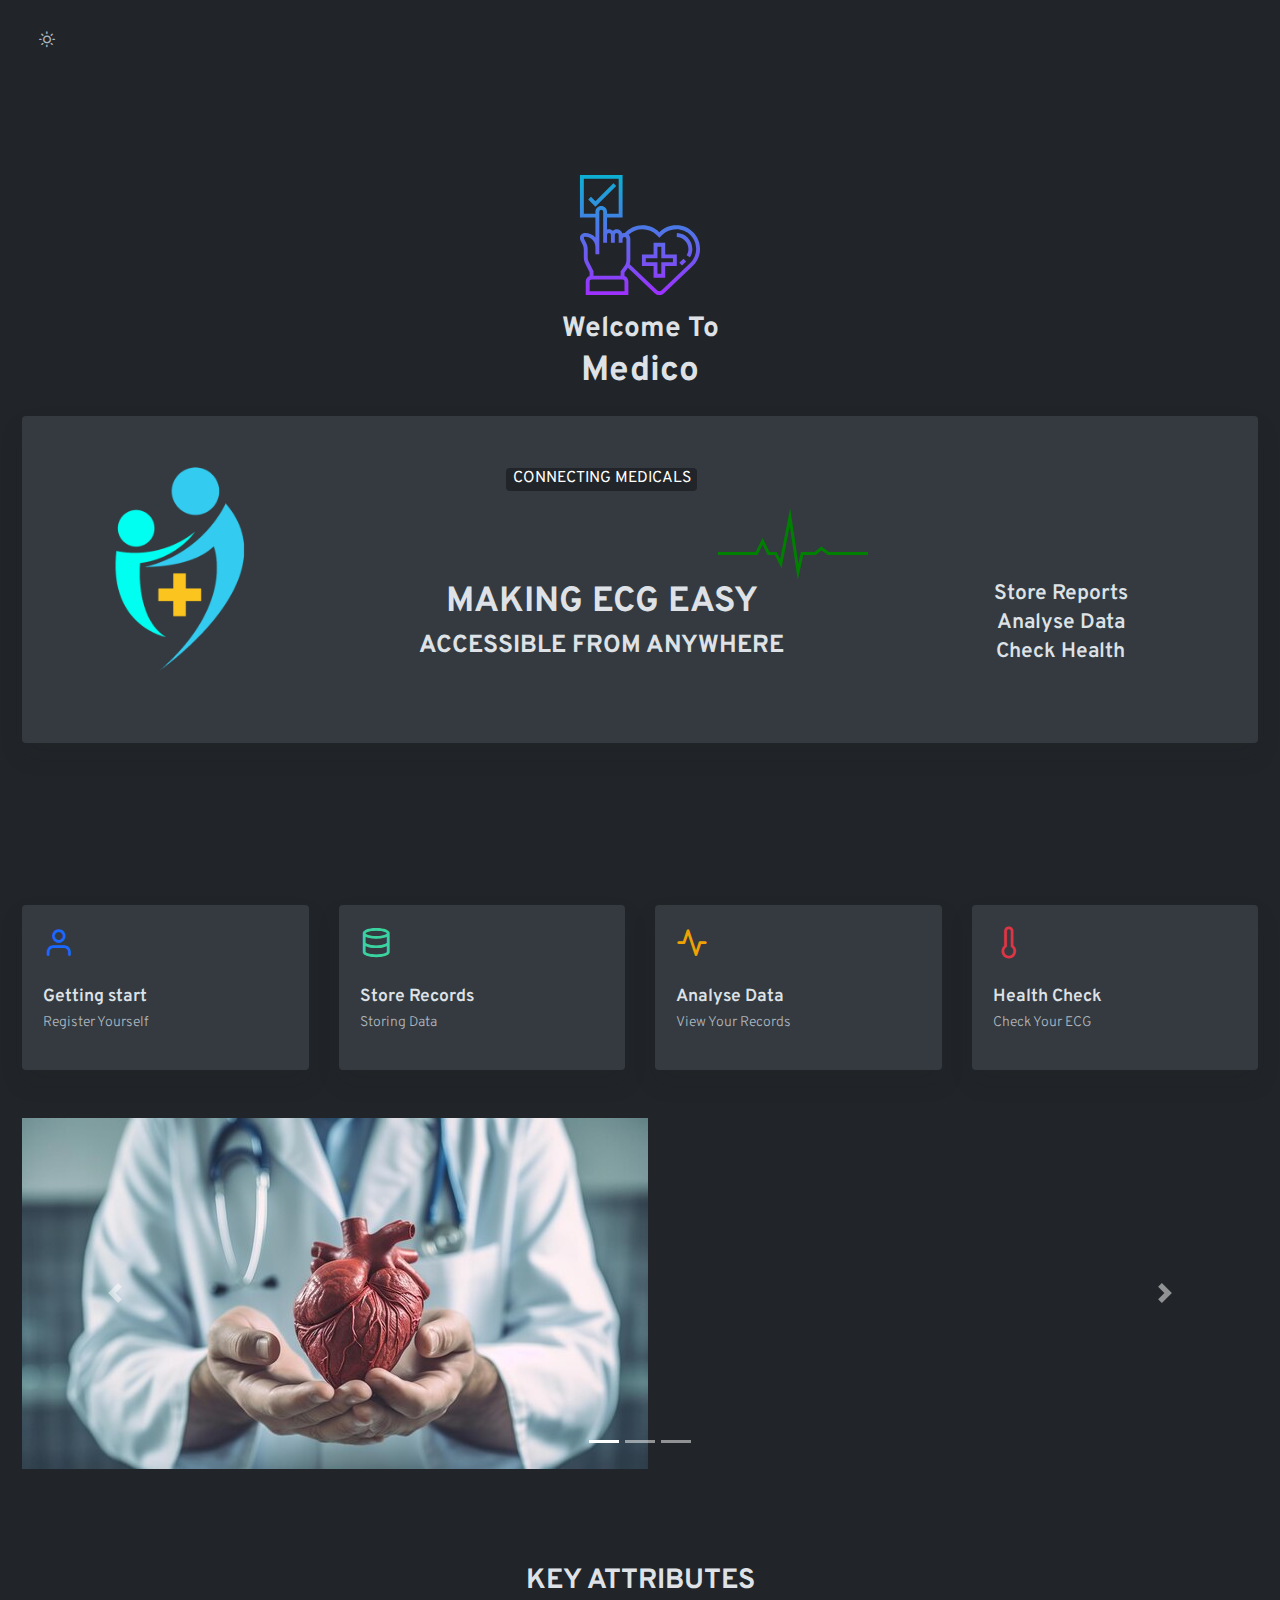
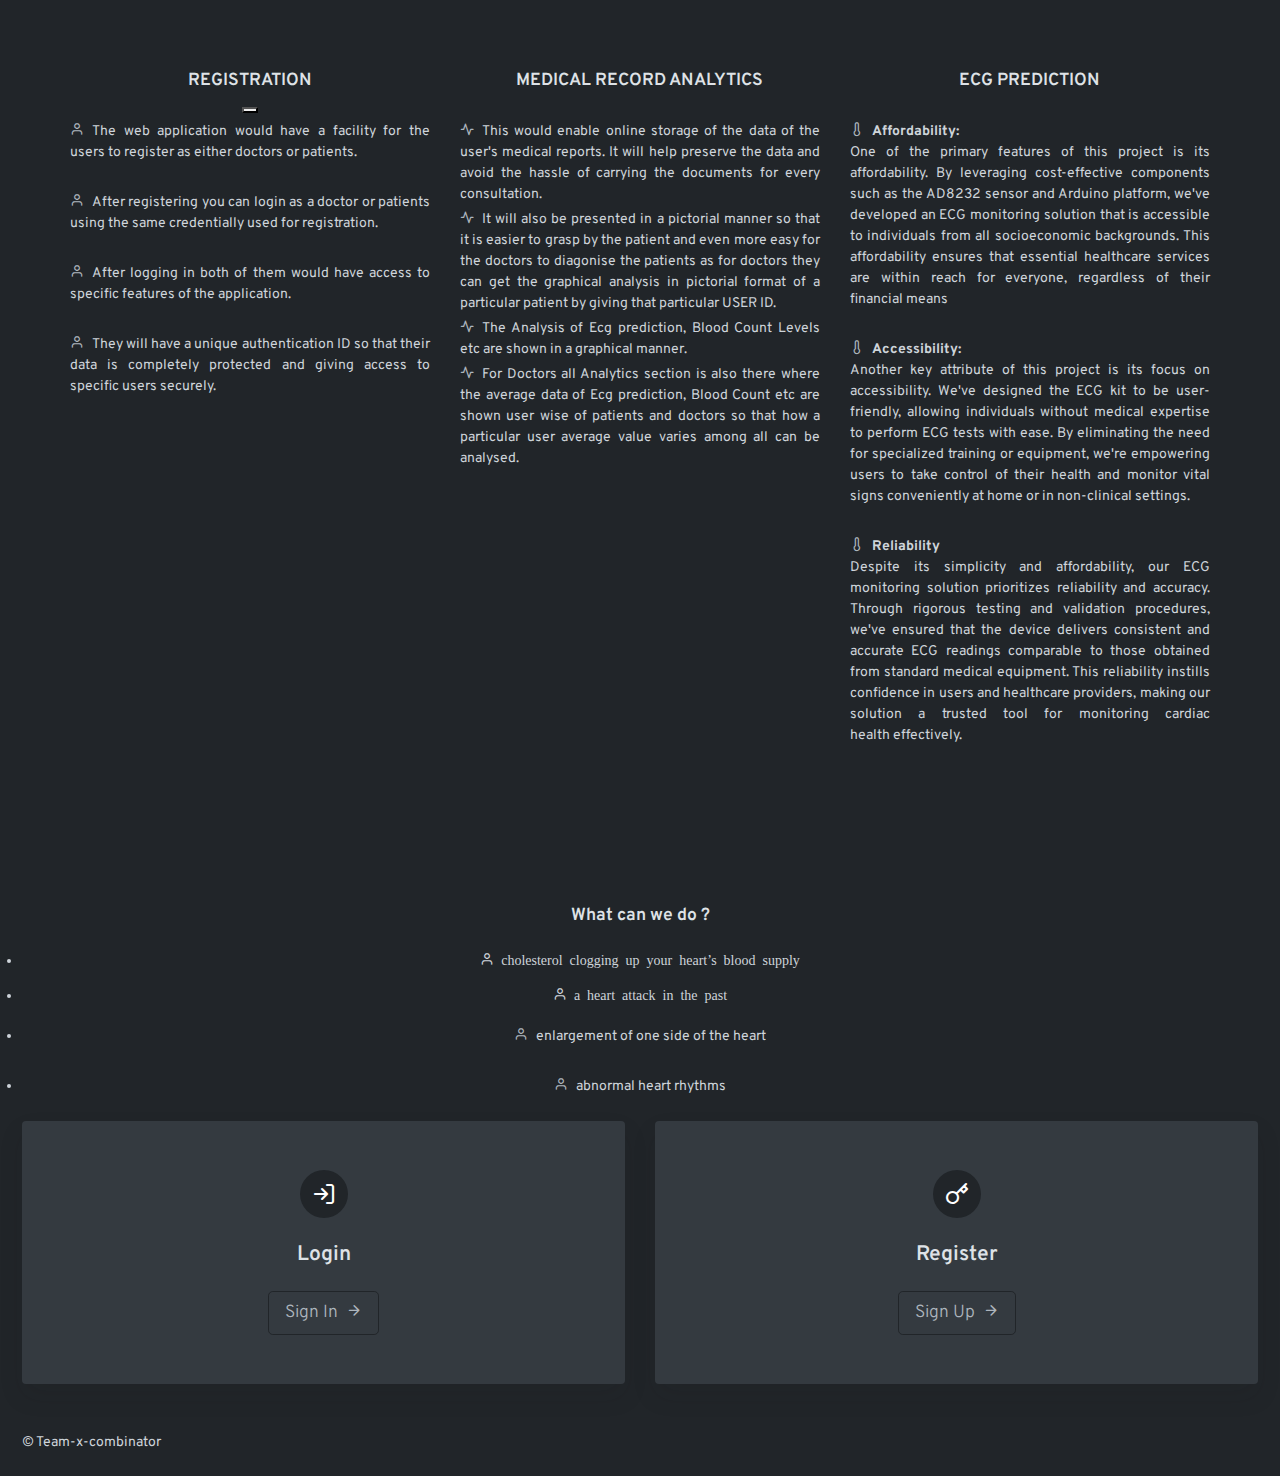
==== index.html @ c7146837 "first commit" ====
<!doctype html>
<html lang="en">

<head>
  <meta charset="utf-8">
  <meta name="viewport" content="width=device-width, initial-scale=1, shrink-to-fit=no">
  <meta name="description" content="">
  <meta name="author" content="">
  <link rel="icon" href="favicon.ico">
  <title>Home</title>

  <link rel="stylesheet" href="css/simplebar.css">

  <link
    href="https://fonts.googleapis.com/css2?family=Overpass:ital,wght@0,100;0,200;0,300;0,400;0,600;0,700;0,800;0,900;1,100;1,200;1,300;1,400;1,600;1,700;1,800;1,900&display=swap"
    rel="stylesheet">

  <link rel="stylesheet" href="css/feather.css">
  <link rel="stylesheet" href="css/ecg.css">

  <link rel="stylesheet" href="css/daterangepicker.css">

  <link rel="stylesheet" href="css/app-light.css" id="lightTheme" disabled>
  <link rel="stylesheet" href="css/app-dark.css" id="darkTheme">
</head>

<body class="dark">

 
    </div>
  </div>
  <div id="loading"></div>
  <div class="wrapper" style="padding: 0.5em;">
    <nav class="topnav navbar navbar-light">
      <ul class="nav">
        <li class="nav-item">
          <a class="nav-link text-muted my-2" href="#" id="modeSwitcher" data-mode="dark">
            <i class="fe fe-sun fe-16"></i>
          </a>
        </li>
      </ul>
    </nav>
    <main role="main" class="main-content">
      <div class="container-fluid">
        <div class="row justify-content-center">
          <div class="col-12">
            <div class="mx-auto text-center justify-content-center py-5 my-5">
              <img src="./assets/logo.svg" class="img-fluid pb-3" id="logo" style="height: 10%; width: 10%;" />
              <h2 class="page-title mb-1">Welcome To</h2>
              <h1 class="page-title  mb-4 h1">Medico</h1> 
              <div class="card profile shadow">
                <div class="card-body my-4">
                  <div class="row align-items-center">
                    <div class="col-md-3 text-center mb-3">
                      <img src="./assets/images/x.png" class="img-fluid">
                    </div>
                    <div class="col">
                      <div class="row align-items-center">
                        <div class="col-md-7">
                          <h4 class="mb-3 h4"><span class="badge badge-dark">CONNECTING MEDICALS</span></h4>
                        </div>
                        <div class="col">
                        </div>
                      </div>
                      
                      <div>

                        <div class="heart-rate">
                          <svg version="1.0" xmlns="http://www.w3.org/2000/svg" xmlns:xlink="http://www.w3.org/1999/xlink" x="0px" y="0px" width="150px" height="73px" viewBox="0 0 150 73" enable-background="new 0 0 150 73" xml:space="preserve">
                            <polyline fill="none" stroke="green" stroke-width="3" stroke-miterlimit="10" points="0,45.486 38.514,45.486 44.595,33.324 50.676,45.486 57.771,45.486 62.838,55.622 71.959,9 80.067,63.729 84.122,45.486 97.297,45.486 103.379,40.419 110.473,45.486 150,45.486"
                            />
                          </svg>
                          <div class="fade-in"></div>
                          <div class="fade-out"></div>
                        </div>


                      </div>





                      <div class="row mb-4">
                        <div class="col-md-7">
                          <h1 class="h1">MAKING ECG EASY</h1>
                          <h3 class="h3"> ACCESSIBLE FROM ANYWHERE </h3>
                        </div>





                        <div class="col">
                          <h4 class="h4 mb-1 ">Store Reports</h4>
                          <h4 class="h4 mb-1 ">Analyse Data</h4>
                          <h4 class="h4 mb-1 ">Check Health</h4>
                        </div>
                      </div>
                    </div>
                  </div> 
                </div> 
              </div>
            </div>







</div>
</div>
</br>
</br>






            <div class="row my-4">
              <div class="col-6 col-lg-3">
                <div class="card shadow mb-4">
                  <div class="card-body">
                    <i class="fe fe-user fe-32 text-primary"></i>
                    <h3 class="h5 mt-4 mb-1">Getting start</h3>
                    <p class="text-muted">Register Yourself</p>
                  </div> 
                </div> 
              </div>
              <div class="col-6 col-lg-3">
                <div class="card shadow mb-4">
                  <div class="card-body">
                    <i class="fe fe-database fe-32 text-success"></i>
                    <h3 class="h5 mt-4 mb-1">Store Records</h3>
                    <p class="text-muted">Storing Data</p>
                  </div>
                </div> 
              </div> 
              <div class="col-6 col-lg-3">
                <div class="card shadow mb-4">
                  <div class="card-body">
                    <i class="fe fe-activity fe-32 text-warning"></i>
                    <h3 class="h5 mt-4 mb-1">Analyse Data</h3>
                    <p class="text-muted">View Your Records</p>
                  </div> 
                </div> 
              </div> 
              <div class="col-6 col-lg-3">
                <div class="card shadow">
                  <div class="card-body">
                    <i class="fe fe-thermometer fe-32 text-danger"></i>
                    <h3 class="h5 mt-4 mb-1">Health Check</h3>
                    <p class="text-muted">Check Your ECG</p>
                  </div> 
                </div>
              </div> 
            </div> 

            <div>

              <div id="carouselExampleIndicators" class="carousel slide" data-ride="carousel">
                <ol class="carousel-indicators">
                  <li data-target="#carouselExampleIndicators" data-slide-to="0" class="active"></li>
                  <li data-target="#carouselExampleIndicators" data-slide-to="1"></li>
                  <li data-target="#carouselExampleIndicators" data-slide-to="2"></li>
                </ol>
                <div class="carousel-inner">
                  <div class="carousel-item active">
                    <img class="flex-fill " src="./assets/cardiology.jpg" alt="First slide">
                  </div>
                  <div class="carousel-item">
                    <img class="flex-fill " src="./assets/dr with heart.jpg" alt="Second slide" >
                  </div>
                  <div class="carousel-item">
                    <img class="flex-fill  " src="./assets/ecg.jpg" alt="Third slide">
                  </div>
                </div>
                <a class="carousel-control-prev" href="#carouselExampleIndicators" role="button" data-slide="prev">
                  <span class="carousel-control-prev-icon" aria-hidden="true"></span>
                  <span class="sr-only">Previous</span>
                </a>
                <a class="carousel-control-next" href="#carouselExampleIndicators" role="button" data-slide="next">
                  <span class="carousel-control-next-icon" aria-hidden="true"></span>
                  <span class="sr-only">Next</span>
                </a>
              </div>


            <div class="my-5 p-5">
              <div class="text-center">
                <h2 class="mb-0">KEY ATTRIBUTES</h2>
              </div>
              <div class="row my-5">
                <div class="col-md-4">
                  <div class="text-center">
                    <h3 class="h5 mt-4 mb-1">REGISTRATION</h3>
                 <button link href="next.html"></button>
                    
                    <br />
                    <ul class="list-unstyled" style="text-align: justify !important;">
                      <li class="my-1"><i class="fe  fe-user mr-2 text-muted"></i>The web application would have a
                        facility for the users to register as either doctors or patients.</li>
                      <br />
                      <li class="my-1"><i class="fe  fe-user mr-2 text-muted"></i>After registering you can login as a
                        doctor or patients using the same credentially used for registration. </li>
                      <br />
                      <li class="my-1"><i class="fe  fe-user mr-2 text-muted"></i>After logging in both of them would
                        have access to specific features of the application. </li>
                      <br />
                      <li class="my-1"><i class="fe  fe-user mr-2 text-muted"></i>They will have a unique authentication
                        ID so that their data is completely protected and giving access to specific users securely.
                      </li>

                    </ul>
                  </div>
                </div>

                <div class="col-md-4">
                  <div class="text-center">
                    <h3 class="h5 mt-4 mb-1">MEDICAL RECORD ANALYTICS</h3>
                    
                    <br />
                    <ul class="list-unstyled" style="text-align: justify !important;">
                      <li class="my-1"><i class="fe fe-activity mr-2 text-muted"></i>This would enable online storage of
                        the data of the user's medical reports. It will help preserve the data and avoid the hassle of
                        carrying the documents for every consultation.</li>
                      <li class="my-1"><i class="fe fe-activity mr-2 text-muted"></i>It will also be presented in a
                        pictorial manner so that it is easier to grasp by the patient and even more easy for the doctors
                        to diagonise the patients as for doctors they can get the graphical analysis in pictorial format
                        of a particular patient by giving that particular USER ID.</li>
                      <li class="my-1"><i class="fe fe-activity mr-2 text-muted"></i>The Analysis of Ecg prediction,
                        Blood Count Levels etc are shown in a graphical manner.</li>
                      <li class="my-1"><i class="fe fe-activity mr-2 text-muted"></i>For Doctors all Analytics section
                        is also there where the average data of  Ecg prediction, Blood Count etc are shown user wise of
                        patients and doctors so that how a particular user average value varies among all can be
                        analysed.</li>
                    </ul>
                  </div>
                </div>
                <div class="col-md-4">
                  <div class="text-center">
                    <h3 class="h5 mt-4 mb-1">ECG PREDICTION</h3>
                   
                    <br />
                    <ul class="list-unstyled" style="text-align: justify !important;">
                      <li class="my-1"><i class="fe fe-thermometer mr-2 text-muted"></i><b>Affordability:</b>  </br>One of the primary features of this project is its affordability. 
                        By leveraging cost-effective components such as the AD8232 sensor and Arduino platform, we've developed an ECG monitoring solution that is accessible to individuals from all socioeconomic backgrounds. 
                        This affordability ensures that essential healthcare services are within reach for everyone, regardless of their financial means </li>
                      <br />
                      <li class="my-1"><i class="fe fe-thermometer mr-2 text-muted"></i><b>Accessibility:</b></br>Another key attribute of this project is its focus on accessibility.
                         We've designed the ECG kit to be user-friendly, allowing individuals without medical expertise to perform ECG tests with ease.
                          By eliminating the need for specialized training or equipment, we're empowering users to take control of their health and monitor vital signs conveniently at home or in non-clinical settings.
                      </li>
                      <br />
                      <li class="my-1"><i class="fe fe-thermometer mr-2 text-muted"></i><b>Reliability</b></br>Despite its simplicity and affordability, our ECG monitoring solution prioritizes reliability and accuracy. 
                        Through rigorous testing and validation procedures, we've ensured that the device delivers consistent and accurate ECG readings comparable to those obtained from standard medical equipment. This reliability instills confidence in users and healthcare providers,
                         making our solution a trusted tool for monitoring cardiac health effectively.</li>

                    </ul>
                  </div>
                </div> 
              </div> 
            </div>
            <div>


              <div class="text-center">
                <h3 class="h5 mt-4 mb-1">What can we do ?
                </h3>
          
                
                <br />
                
                  <li class="fe  fe-user "> cholesterol clogging up your heart’s blood supply</li>
                  <br />
                 <li class="fe  fe-user"> a heart attack in the past</li>
                  <br />
                  <li class="my-1"><i class="fe  fe-user mr-2 text-muted"></i>enlargement of one side of the heart
                  </li>
                  <br />
                  <li class="my-1"><i class="fe  fe-user mr-2 text-muted"></i>abnormal heart rhythms
                  </li>

                </ul>
              </div>

              
            <div class="row my-4">
              <div class="col-md-6">
                <div class="card shadow text-center mb-4">
                  <div class="card-body p-5">
                    <span class="circle circle-md bg-dark">
                      <i class="fe fe-log-in fe-24 text-white"></i>
                    </span>
                    <h3 class="h4 mt-4 mb-4">Login</h3>
                    <a href="login.html" class="btn btn-lg btn-outline-dark text-muted">Sign In<i
                        class="fe fe-arrow-right fe-16 ml-2"></i></a>
                  </div> 
                </div> 
              </div>
              <div class="col-md-6">
                <div class="card shadow text-center mb-4">
                  <div class="card-body p-5">
                    <span class="circle circle-md bg-dark">
                      <i class="fe fe-key fe-24 text-white"></i>
                    </span>
                    <h3 class="h4 mt-4 mb-4">Register</h3>
                    <a href="register.html" class="btn btn-lg btn-outline-dark text-muted">Sign Up<i
                        class="fe fe-arrow-right fe-16 ml-2"></i></a>
                  </div>
                </div>
              </div> 
            </div>
          </div> 
        </div> 

        <footer>
          <p>&copy; <span id="year"></span> Team-x-combinator</p>
        </footer>
        
      </div> 
    </main> 
  </div> 
  <script src="js/lib/jquery.min.js"></script>
  <script src="js/lib/popper.min.js"></script>
  <script src="js/lib/moment.min.js"></script>
  <script src="js/lib/bootstrap.min.js"></script>
  <script src="js/lib/simplebar.min.js"></script>
  <script src='js/lib/daterangepicker.js'></script>
  <script src='js/lib/jquery.stickOnScroll.js'></script>
  <script src="js/lib/tinycolor-min.js"></script>
  <script src="js/lib/config.js"></script>
  <script src="js/lib/apps.js"></script>
  <script src="js/loader.js"></script>
</body>

</html>
---- css/simplebar.css ----
[data-simplebar] {
  position: relative;
  flex-direction: column;
  flex-wrap: wrap;
  justify-content: flex-start;
  align-content: flex-start;
  align-items: flex-start;
}

.simplebar-wrapper {
  overflow: hidden;
  width: inherit;
  height: inherit;
  max-width: inherit;
  max-height: inherit;
}

.simplebar-mask {
  direction: inherit;
  position: absolute;
  overflow: hidden;
  padding: 0;
  margin: 0;
  left: 0;
  top: 0;
  bottom: 0;
  right: 0;
  width: auto !important;
  height: auto !important;
  z-index: 0;
}

.simplebar-offset {
  direction: inherit !important;
  box-sizing: inherit !important;
  resize: none !important;
  position: absolute;
  top: 0;
  left: 0;
  bottom: 0;
  right: 0;
  padding: 0;
  margin: 0;
  -webkit-overflow-scrolling: touch;
}

.simplebar-content-wrapper {
  direction: inherit;
  box-sizing: border-box !important;
  position: relative;
  display: block;
  height: 100%; /* Required for horizontal native scrollbar to not appear if parent is taller than natural height */
  width: auto;
  max-width: 100%; /* Not required for horizontal scroll to trigger */
  max-height: 100%; /* Needed for vertical scroll to trigger */
  scrollbar-width: none;
  -ms-overflow-style: none;
}

.simplebar-content-wrapper::-webkit-scrollbar,
.simplebar-hide-scrollbar::-webkit-scrollbar {
  width: 0;
  height: 0;
}

.simplebar-content:before,
.simplebar-content:after {
  content: ' ';
  display: table;
}

.simplebar-placeholder {
  max-height: 100%;
  max-width: 100%;
  width: 100%;
  pointer-events: none;
}

.simplebar-height-auto-observer-wrapper {
  box-sizing: inherit !important;
  height: 100%;
  width: 100%;
  max-width: 1px;
  position: relative;
  float: left;
  max-height: 1px;
  overflow: hidden;
  z-index: -1;
  padding: 0;
  margin: 0;
  pointer-events: none;
  flex-grow: inherit;
  flex-shrink: 0;
  flex-basis: 0;
}

.simplebar-height-auto-observer {
  box-sizing: inherit;
  display: block;
  opacity: 0;
  position: absolute;
  top: 0;
  left: 0;
  height: 1000%;
  width: 1000%;
  min-height: 1px;
  min-width: 1px;
  overflow: hidden;
  pointer-events: none;
  z-index: -1;
}

.simplebar-track {
  z-index: 1;
  position: absolute;
  right: 0;
  bottom: 0;
  pointer-events: none;
  overflow: hidden;
}

[data-simplebar].simplebar-dragging .simplebar-content {
  pointer-events: none;
  user-select: none;
  -webkit-user-select: none;
}

[data-simplebar].simplebar-dragging .simplebar-track {
  pointer-events: all;
}

.simplebar-scrollbar {
  position: absolute;
  left: 0;
  right: 0;
  min-height: 10px;
}

.simplebar-scrollbar:before {
  position: absolute;
  content: '';
  background: black;
  border-radius: 7px;
  left: 2px;
  right: 2px;
  opacity: 0;
  transition: opacity 0.2s linear;
}

.simplebar-scrollbar.simplebar-visible:before {
  /* When hovered, remove all transitions from drag handle */
  opacity: 0.5;
  transition: opacity 0s linear;
}

.simplebar-track.simplebar-vertical {
  top: 0;
  width: 11px;
}

.simplebar-track.simplebar-vertical .simplebar-scrollbar:before {
  top: 2px;
  bottom: 2px;
}

.simplebar-track.simplebar-horizontal {
  left: 0;
  height: 11px;
}

.simplebar-track.simplebar-horizontal .simplebar-scrollbar:before {
  height: 100%;
  left: 2px;
  right: 2px;
}

.simplebar-track.simplebar-horizontal .simplebar-scrollbar {
  right: auto;
  left: 0;
  top: 2px;
  height: 7px;
  min-height: 0;
  min-width: 10px;
  width: auto;
}

/* Rtl support */
[data-simplebar-direction='rtl'] .simplebar-track.simplebar-vertical {
  right: auto;
  left: 0;
}

.hs-dummy-scrollbar-size {
  direction: rtl;
  position: fixed;
  opacity: 0;
  visibility: hidden;
  height: 500px;
  width: 500px;
  overflow-y: hidden;
  overflow-x: scroll;
}

.simplebar-hide-scrollbar {
  position: fixed;
  left: 0;
  visibility: hidden;
  overflow-y: scroll;
  scrollbar-width: none;
  -ms-overflow-style: none;
}
---- css/feather.css ----
@charset "UTF-8";
@font-face {
  font-family: "feather";
  src: url("../fonts/feather.eot?29jl7i");
  src: url("../fonts/feather.eot?29jl7i#iefix") format("embedded-opentype"), url("../fonts/feather.ttf?29jl7i") format("truetype"), url("../fonts/feather.woff?29jl7i") format("woff"), url("../fonts/feather.svg?29jl7i#feather") format("svg");
  font-weight: normal;
  font-style: normal;
  font-display: block; }

.fe {
  /* use !important to prevent issues with browser extensions that change fonts */
  font-family: "feather" !important;
  speak: none;
  font-style: normal;
  font-weight: normal;
  font-variant: normal;
  text-transform: none;
  line-height: 1;
  /* Better Font Rendering =========== */
  -webkit-font-smoothing: antialiased;
  -moz-osx-font-smoothing: grayscale; }

.fe-32 {
  font-size: 32px; }

.fe-24 {
  font-size: 24px; }

.fe-16 {
  font-size: 16px; }

.fe-12 {
  font-size: 12px; }

.fe-activity:before {
  content: ""; }

.fe-airplay:before {
  content: ""; }

.fe-alert-circle:before {
  content: ""; }

.fe-alert-octagon:before {
  content: ""; }

.fe-alert-triangle:before {
  content: ""; }

.fe-align-center:before {
  content: ""; }

.fe-align-justify:before {
  content: ""; }

.fe-align-left:before {
  content: ""; }

.fe-align-right:before {
  content: ""; }

.fe-anchor:before {
  content: ""; }

.fe-aperture:before {
  content: ""; }

.fe-archive:before {
  content: ""; }

.fe-arrow-down:before {
  content: ""; }

.fe-arrow-down-circle:before {
  content: ""; }

.fe-arrow-down-left:before {
  content: ""; }

.fe-arrow-down-right:before {
  content: ""; }

.fe-arrow-left:before {
  content: ""; }

.fe-arrow-left-circle:before {
  content: ""; }

.fe-arrow-right:before {
  content: ""; }

.fe-arrow-right-circle:before {
  content: ""; }

.fe-arrow-up:before {
  content: ""; }

.fe-arrow-up-circle:before {
  content: ""; }

.fe-arrow-up-left:before {
  content: ""; }

.fe-arrow-up-right:before {
  content: ""; }

.fe-at-sign:before {
  content: ""; }

.fe-award:before {
  content: ""; }

.fe-bar-chart:before {
  content: ""; }

.fe-bar-chart-2:before {
  content: ""; }

.fe-battery:before {
  content: ""; }

.fe-battery-charging:before {
  content: ""; }

.fe-bell:before {
  content: ""; }

.fe-bell-off:before {
  content: ""; }

.fe-bluetooth:before {
  content: ""; }

.fe-bold:before {
  content: ""; }

.fe-book:before {
  content: ""; }

.fe-book-open:before {
  content: ""; }

.fe-bookmark:before {
  content: ""; }

.fe-box:before {
  content: ""; }

.fe-briefcase:before {
  content: ""; }

.fe-calendar:before {
  content: ""; }

.fe-camera:before {
  content: ""; }

.fe-camera-off:before {
  content: ""; }

.fe-cast:before {
  content: ""; }

.fe-check:before {
  content: ""; }

.fe-check-circle:before {
  content: ""; }

.fe-check-square:before {
  content: ""; }

.fe-chevron-down:before {
  content: ""; }

.fe-chevron-left:before {
  content: ""; }

.fe-chevron-right:before {
  content: ""; }

.fe-chevron-up:before {
  content: ""; }

.fe-chevrons-down:before {
  content: ""; }

.fe-chevrons-left:before {
  content: ""; }

.fe-chevrons-right:before {
  content: ""; }

.fe-chevrons-up:before {
  content: ""; }

.fe-chrome:before {
  content: ""; }

.fe-circle:before {
  content: ""; }

.fe-clipboard:before {
  content: ""; }

.fe-clock:before {
  content: ""; }

.fe-cloud:before {
  content: ""; }

.fe-cloud-drizzle:before {
  content: ""; }

.fe-cloud-lightning:before {
  content: ""; }

.fe-cloud-off:before {
  content: ""; }

.fe-cloud-rain:before {
  content: ""; }

.fe-cloud-snow:before {
  content: ""; }

.fe-code:before {
  content: ""; }

.fe-codepen:before {
  content: ""; }

.fe-codesandbox:before {
  content: ""; }

.fe-coffee:before {
  content: ""; }

.fe-columns:before {
  content: ""; }

.fe-command:before {
  content: ""; }

.fe-compass:before {
  content: ""; }

.fe-copy:before {
  content: ""; }

.fe-corner-down-left:before {
  content: ""; }

.fe-corner-down-right:before {
  content: ""; }

.fe-corner-left-down:before {
  content: ""; }

.fe-corner-left-up:before {
  content: ""; }

.fe-corner-right-down:before {
  content: ""; }

.fe-corner-right-up:before {
  content: ""; }

.fe-corner-up-left:before {
  content: ""; }

.fe-corner-up-right:before {
  content: ""; }

.fe-cpu:before {
  content: ""; }

.fe-credit-card:before {
  content: ""; }

.fe-crop:before {
  content: ""; }

.fe-crosshair:before {
  content: ""; }

.fe-database:before {
  content: ""; }

.fe-delete:before {
  content: ""; }

.fe-disc:before {
  content: ""; }

.fe-dollar-sign:before {
  content: ""; }

.fe-download:before {
  content: ""; }

.fe-download-cloud:before {
  content: ""; }

.fe-droplet:before {
  content: ""; }

.fe-edit:before {
  content: ""; }

.fe-edit-2:before {
  content: ""; }

.fe-edit-3:before {
  content: ""; }

.fe-external-link:before {
  content: ""; }

.fe-eye:before {
  content: ""; }

.fe-eye-off:before {
  content: ""; }

.fe-facebook:before {
  content: ""; }

.fe-fast-forward:before {
  content: ""; }

.fe-feather:before {
  content: ""; }

.fe-figma:before {
  content: ""; }

.fe-file:before {
  content: ""; }

.fe-file-minus:before {
  content: ""; }

.fe-file-plus:before {
  content: ""; }

.fe-file-text:before {
  content: ""; }

.fe-film:before {
  content: ""; }

.fe-filter:before {
  content: ""; }

.fe-flag:before {
  content: ""; }

.fe-folder:before {
  content: ""; }

.fe-folder-minus:before {
  content: ""; }

.fe-folder-plus:before {
  content: ""; }

.fe-framer:before {
  content: ""; }

.fe-frown:before {
  content: ""; }

.fe-gift:before {
  content: ""; }

.fe-git-branch:before {
  content: ""; }

.fe-git-commit:before {
  content: ""; }

.fe-git-merge:before {
  content: ""; }

.fe-git-pull-request:before {
  content: ""; }

.fe-github:before {
  content: ""; }

.fe-gitlab:before {
  content: ""; }

.fe-globe:before {
  content: ""; }

.fe-grid:before {
  content: ""; }

.fe-hard-drive:before {
  content: ""; }

.fe-hash:before {
  content: ""; }

.fe-headphones:before {
  content: ""; }

.fe-heart:before {
  content: ""; }

.fe-help-circle:before {
  content: ""; }

.fe-hexagon:before {
  content: ""; }

.fe-home:before {
  content: ""; }

.fe-image:before {
  content: ""; }

.fe-inbox:before {
  content: ""; }

.fe-info:before {
  content: ""; }

.fe-instagram:before {
  content: ""; }

.fe-italic:before {
  content: ""; }

.fe-key:before {
  content: ""; }

.fe-layers:before {
  content: ""; }

.fe-layout:before {
  content: ""; }

.fe-life-buoy:before {
  content: ""; }

.fe-link:before {
  content: ""; }

.fe-link-2:before {
  content: ""; }

.fe-linkedin:before {
  content: ""; }

.fe-list:before {
  content: ""; }

.fe-loader:before {
  content: ""; }

.fe-lock:before {
  content: ""; }

.fe-log-in:before {
  content: ""; }

.fe-log-out:before {
  content: ""; }

.fe-mail:before {
  content: ""; }

.fe-map:before {
  content: ""; }

.fe-map-pin:before {
  content: ""; }

.fe-maximize:before {
  content: ""; }

.fe-maximize-2:before {
  content: ""; }

.fe-meh:before {
  content: ""; }

.fe-menu:before {
  content: ""; }

.fe-message-circle:before {
  content: ""; }

.fe-message-square:before {
  content: ""; }

.fe-mic:before {
  content: ""; }

.fe-mic-off:before {
  content: ""; }

.fe-minimize:before {
  content: ""; }

.fe-minimize-2:before {
  content: ""; }

.fe-minus:before {
  content: ""; }

.fe-minus-circle:before {
  content: ""; }

.fe-minus-square:before {
  content: ""; }

.fe-monitor:before {
  content: ""; }

.fe-moon:before {
  content: ""; }

.fe-more-horizontal:before {
  content: ""; }

.fe-more-vertical:before {
  content: ""; }

.fe-mouse-pointer:before {
  content: ""; }

.fe-move:before {
  content: ""; }

.fe-music:before {
  content: ""; }

.fe-navigation:before {
  content: ""; }

.fe-navigation-2:before {
  content: ""; }

.fe-octagon:before {
  content: ""; }

.fe-package:before {
  content: ""; }

.fe-paperclip:before {
  content: ""; }

.fe-pause:before {
  content: ""; }

.fe-pause-circle:before {
  content: ""; }

.fe-pen-tool:before {
  content: ""; }

.fe-percent:before {
  content: ""; }

.fe-phone:before {
  content: ""; }

.fe-phone-call:before {
  content: ""; }

.fe-phone-forwarded:before {
  content: ""; }

.fe-phone-incoming:before {
  content: ""; }

.fe-phone-missed:before {
  content: ""; }

.fe-phone-off:before {
  content: ""; }

.fe-phone-outgoing:before {
  content: ""; }

.fe-pie-chart:before {
  content: ""; }

.fe-play:before {
  content: ""; }

.fe-play-circle:before {
  content: ""; }

.fe-plus:before {
  content: ""; }

.fe-plus-circle:before {
  content: ""; }

.fe-plus-square:before {
  content: ""; }

.fe-pocket:before {
  content: ""; }

.fe-power:before {
  content: ""; }

.fe-printer:before {
  content: ""; }

.fe-radio:before {
  content: ""; }

.fe-refresh-ccw:before {
  content: ""; }

.fe-refresh-cw:before {
  content: ""; }

.fe-repeat:before {
  content: ""; }

.fe-rewind:before {
  content: ""; }

.fe-rotate-ccw:before {
  content: ""; }

.fe-rotate-cw:before {
  content: ""; }

.fe-rss:before {
  content: ""; }

.fe-save:before {
  content: ""; }

.fe-scissors:before {
  content: ""; }

.fe-search:before {
  content: ""; }

.fe-send:before {
  content: ""; }

.fe-server:before {
  content: ""; }

.fe-settings:before {
  content: ""; }

.fe-share:before {
  content: ""; }

.fe-share-2:before {
  content: ""; }

.fe-shield:before {
  content: ""; }

.fe-shield-off:before {
  content: ""; }

.fe-shopping-bag:before {
  content: ""; }

.fe-shopping-cart:before {
  content: ""; }

.fe-shuffle:before {
  content: ""; }

.fe-sidebar:before {
  content: ""; }

.fe-skip-back:before {
  content: ""; }

.fe-skip-forward:before {
  content: ""; }

.fe-slack:before {
  content: ""; }

.fe-slash:before {
  content: ""; }

.fe-sliders:before {
  content: ""; }

.fe-smartphone:before {
  content: ""; }

.fe-smile:before {
  content: ""; }

.fe-speaker:before {
  content: ""; }

.fe-square:before {
  content: ""; }

.fe-star:before {
  content: ""; }

.fe-stop-circle:before {
  content: ""; }

.fe-sun:before {
  content: ""; }

.fe-sunrise:before {
  content: ""; }

.fe-sunset:before {
  content: ""; }

.fe-tablet:before {
  content: ""; }

.fe-tag:before {
  content: ""; }

.fe-target:before {
  content: ""; }

.fe-terminal:before {
  content: ""; }

.fe-thermometer:before {
  content: ""; }

.fe-thumbs-down:before {
  content: ""; }

.fe-thumbs-up:before {
  content: ""; }

.fe-toggle-left:before {
  content: ""; }

.fe-toggle-right:before {
  content: ""; }

.fe-tool:before {
  content: ""; }

.fe-trash:before {
  content: ""; }

.fe-trash-2:before {
  content: ""; }

.fe-trello:before {
  content: ""; }

.fe-trending-down:before {
  content: ""; }

.fe-trending-up:before {
  content: ""; }

.fe-triangle:before {
  content: ""; }

.fe-truck:before {
  content: ""; }

.fe-tv:before {
  content: ""; }

.fe-twitch:before {
  content: ""; }

.fe-twitter:before {
  content: ""; }

.fe-type:before {
  content: ""; }

.fe-umbrella:before {
  content: ""; }

.fe-underline:before {
  content: ""; }

.fe-unlock:before {
  content: ""; }

.fe-upload:before {
  content: ""; }

.fe-upload-cloud:before {
  content: ""; }

.fe-user:before {
  content: ""; }

.fe-user-check:before {
  content: ""; }

.fe-user-minus:before {
  content: ""; }

.fe-user-plus:before {
  content: ""; }

.fe-user-x:before {
  content: ""; }

.fe-users:before {
  content: ""; }

.fe-video:before {
  content: ""; }

.fe-video-off:before {
  content: ""; }

.fe-voicemail:before {
  content: ""; }

.fe-volume:before {
  content: ""; }

.fe-volume-1:before {
  content: ""; }

.fe-volume-2:before {
  content: ""; }

.fe-volume-x:before {
  content: ""; }

.fe-watch:before {
  content: ""; }

.fe-wifi:before {
  content: ""; }

.fe-wifi-off:before {
  content: ""; }

.fe-wind:before {
  content: ""; }

.fe-x:before {
  content: ""; }

.fe-x-circle:before {
  content: ""; }

.fe-x-octagon:before {
  content: ""; }

.fe-x-square:before {
  content: ""; }

.fe-youtube:before {
  content: ""; }

.fe-zap:before {
  content: ""; }

.fe-zap-off:before {
  content: ""; }

.fe-zoom-in:before {
  content: ""; }

.fe-zoom-out:before {
  content: ""; }
---- css/daterangepicker.css ----
.daterangepicker {
  position: absolute;
  color: inherit;
  background-color: #fff;
  border-radius: 4px;
  border: 1px solid #ddd;
  width: 278px;
  max-width: none;
  padding: 0;
  margin-top: 7px;
  top: 100px;
  left: 20px;
  z-index: 3001;
  display: none;
  font-family: arial;
  font-size: 15px;
  line-height: 1em;
}

.daterangepicker:before, .daterangepicker:after {
  position: absolute;
  display: inline-block;
  border-bottom-color: rgba(0, 0, 0, 0.2);
  content: '';
}

.daterangepicker:before {
  top: -7px;
  border-right: 7px solid transparent;
  border-left: 7px solid transparent;
  border-bottom: 7px solid #ccc;
}

.daterangepicker:after {
  top: -6px;
  border-right: 6px solid transparent;
  border-bottom: 6px solid #fff;
  border-left: 6px solid transparent;
}

.daterangepicker.opensleft:before {
  right: 9px;
}

.daterangepicker.opensleft:after {
  right: 10px;
}

.daterangepicker.openscenter:before {
  left: 0;
  right: 0;
  width: 0;
  margin-left: auto;
  margin-right: auto;
}

.daterangepicker.openscenter:after {
  left: 0;
  right: 0;
  width: 0;
  margin-left: auto;
  margin-right: auto;
}

.daterangepicker.opensright:before {
  left: 9px;
}

.daterangepicker.opensright:after {
  left: 10px;
}

.daterangepicker.drop-up {
  margin-top: -7px;
}

.daterangepicker.drop-up:before {
  top: initial;
  bottom: -7px;
  border-bottom: initial;
  border-top: 7px solid #ccc;
}

.daterangepicker.drop-up:after {
  top: initial;
  bottom: -6px;
  border-bottom: initial;
  border-top: 6px solid #fff;
}

.daterangepicker.single .daterangepicker .ranges, .daterangepicker.single .drp-calendar {
  float: none;
}

.daterangepicker.single .drp-selected {
  display: none;
}

.daterangepicker.show-calendar .drp-calendar {
  display: block;
}

.daterangepicker.show-calendar .drp-buttons {
  display: block;
}

.daterangepicker.auto-apply .drp-buttons {
  display: none;
}

.daterangepicker .drp-calendar {
  display: none;
  max-width: 270px;
}

.daterangepicker .drp-calendar.left {
  padding: 8px 0 8px 8px;
}

.daterangepicker .drp-calendar.right {
  padding: 8px;
}

.daterangepicker .drp-calendar.single .calendar-table {
  border: none;
}

.daterangepicker .calendar-table .next span, .daterangepicker .calendar-table .prev span {
  color: #fff;
  border: solid black;
  border-width: 0 2px 2px 0;
  border-radius: 0;
  display: inline-block;
  padding: 3px;
}

.daterangepicker .calendar-table .next span {
  transform: rotate(-45deg);
  -webkit-transform: rotate(-45deg);
}

.daterangepicker .calendar-table .prev span {
  transform: rotate(135deg);
  -webkit-transform: rotate(135deg);
}

.daterangepicker .calendar-table th, .daterangepicker .calendar-table td {
  white-space: nowrap;
  text-align: center;
  vertical-align: middle;
  min-width: 32px;
  width: 32px;
  height: 24px;
  line-height: 24px;
  font-size: 12px;
  border-radius: 4px;
  border: 1px solid transparent;
  white-space: nowrap;
  cursor: pointer;
}

.daterangepicker .calendar-table {
  border: 1px solid #fff;
  border-radius: 4px;
  background-color: #fff;
}

.daterangepicker .calendar-table table {
  width: 100%;
  margin: 0;
  border-spacing: 0;
  border-collapse: collapse;
}

.daterangepicker td.available:hover, .daterangepicker th.available:hover {
  background-color: #eee;
  border-color: transparent;
  color: inherit;
}

.daterangepicker td.week, .daterangepicker th.week {
  font-size: 80%;
  color: #ccc;
}

.daterangepicker td.off, .daterangepicker td.off.in-range, .daterangepicker td.off.start-date, .daterangepicker td.off.end-date {
  background-color: #fff;
  border-color: transparent;
  color: #999;
}

.daterangepicker td.in-range {
  background-color: #ebf4f8;
  border-color: transparent;
  color: #000;
  border-radius: 0;
}

.daterangepicker td.start-date {
  border-radius: 4px 0 0 4px;
}

.daterangepicker td.end-date {
  border-radius: 0 4px 4px 0;
}

.daterangepicker td.start-date.end-date {
  border-radius: 4px;
}

.daterangepicker td.active, .daterangepicker td.active:hover {
  background-color: #357ebd;
  border-color: transparent;
  color: #fff;
}

.daterangepicker th.month {
  width: auto;
}

.daterangepicker td.disabled, .daterangepicker option.disabled {
  color: #999;
  cursor: not-allowed;
  text-decoration: line-through;
}

.daterangepicker select.monthselect, .daterangepicker select.yearselect {
  font-size: 12px;
  padding: 1px;
  height: auto;
  margin: 0;
  cursor: default;
}

.daterangepicker select.monthselect {
  margin-right: 2%;
  width: 56%;
}

.daterangepicker select.yearselect {
  width: 40%;
}

.daterangepicker select.hourselect, .daterangepicker select.minuteselect, .daterangepicker select.secondselect, .daterangepicker select.ampmselect {
  width: 50px;
  margin: 0 auto;
  background: #eee;
  border: 1px solid #eee;
  padding: 2px;
  outline: 0;
  font-size: 12px;
}

.daterangepicker .calendar-time {
  text-align: center;
  margin: 4px auto 0 auto;
  line-height: 30px;
  position: relative;
}

.daterangepicker .calendar-time select.disabled {
  color: #ccc;
  cursor: not-allowed;
}

.daterangepicker .drp-buttons {
  clear: both;
  text-align: right;
  padding: 8px;
  border-top: 1px solid #ddd;
  display: none;
  line-height: 12px;
  vertical-align: middle;
}

.daterangepicker .drp-selected {
  display: inline-block;
  font-size: 12px;
  padding-right: 8px;
}

.daterangepicker .drp-buttons .btn {
  margin-left: 8px;
  font-size: 12px;
  font-weight: bold;
  padding: 4px 8px;
}

.daterangepicker.show-ranges.single.rtl .drp-calendar.left {
  border-right: 1px solid #ddd;
}

.daterangepicker.show-ranges.single.ltr .drp-calendar.left {
  border-left: 1px solid #ddd;
}

.daterangepicker.show-ranges.rtl .drp-calendar.right {
  border-right: 1px solid #ddd;
}

.daterangepicker.show-ranges.ltr .drp-calendar.left {
  border-left: 1px solid #ddd;
}

.daterangepicker .ranges {
  float: none;
  text-align: left;
  margin: 0;
}

.daterangepicker.show-calendar .ranges {
  margin-top: 8px;
}

.daterangepicker .ranges ul {
  list-style: none;
  margin: 0 auto;
  padding: 0;
  width: 100%;
}

.daterangepicker .ranges li {
  font-size: 12px;
  padding: 8px 12px;
  cursor: pointer;
}

.daterangepicker .ranges li:hover {
  background-color: #eee;
}

.daterangepicker .ranges li.active {
  background-color: #08c;
  color: #fff;
}

/*  Larger Screen Styling */
@media (min-width: 564px) {
  .daterangepicker {
    width: auto;
  }

  .daterangepicker .ranges ul {
    width: 140px;
  }

  .daterangepicker.single .ranges ul {
    width: 100%;
  }

  .daterangepicker.single .drp-calendar.left {
    clear: none;
  }

  .daterangepicker.single .ranges, .daterangepicker.single .drp-calendar {
    float: left;
  }

  .daterangepicker {
    direction: ltr;
    text-align: left;
  }

  .daterangepicker .drp-calendar.left {
    clear: left;
    margin-right: 0;
  }

  .daterangepicker .drp-calendar.left .calendar-table {
    border-right: none;
    border-top-right-radius: 0;
    border-bottom-right-radius: 0;
  }

  .daterangepicker .drp-calendar.right {
    margin-left: 0;
  }

  .daterangepicker .drp-calendar.right .calendar-table {
    border-left: none;
    border-top-left-radius: 0;
    border-bottom-left-radius: 0;
  }

  .daterangepicker .drp-calendar.left .calendar-table {
    padding-right: 8px;
  }

  .daterangepicker .ranges, .daterangepicker .drp-calendar {
    float: left;
  }
}

@media (min-width: 730px) {
  .daterangepicker .ranges {
    width: auto;
  }

  .daterangepicker .ranges {
    float: left;
  }

  .daterangepicker.rtl .ranges {
    float: right;
  }

  .daterangepicker .drp-calendar.left {
    clear: none !important;
  }
}
---- css/app-light.css ----
/* card */
/* form */
/* table */
/* paging */
/* tabs */
/* dropdown */
/* list group */
/* modal */
/* tabs */
/* progress */
/*!
 * Bootstrap v4.5.0 (https://getbootstrap.com/)
 * Copyright 2011-2020 The Bootstrap Authors
 * Copyright 2011-2020 Twitter, Inc.
 * Licensed under MIT (https://github.com/twbs/bootstrap/blob/master/LICENSE)
 */
:root {
  --blue: #1b68ff;
  --indigo: #6610f2;
  --purple: #6f42c1;
  --pink: #e83e8c;
  --red: #dc3545;
  --orange: #fd7e14;
  --yellow: #eea303;
  --green: #3ad29f;
  --teal: #20c997;
  --cyan: #17a2b8;
  --white: #ffffff;
  --gray: #6c757d;
  --gray-dark: #343a40;
  --primary: #1b68ff;
  --secondary: #6c757d;
  --success: #3ad29f;
  --info: #17a2b8;
  --warning: #eea303;
  --danger: #dc3545;
  --light: #f8f9fa;
  --dark: #343a40;
  --breakpoint-xs: 0;
  --breakpoint-sm: 576px;
  --breakpoint-md: 768px;
  --breakpoint-lg: 992px;
  --breakpoint-xl: 1200px;
  --font-family-sans-serif: "Overpass", sans-serif;
  --font-family-monospace: SFMono-Regular, Menlo, Monaco, Consolas, "Liberation Mono", "Courier New", monospace; }

*,
*::before,
*::after {
  box-sizing: border-box; }

html {
  font-family: sans-serif;
  line-height: 1.15;
  -webkit-text-size-adjust: 100%;
  -webkit-tap-highlight-color: rgba(0, 0, 0, 0); }

article, aside, figcaption, figure, footer, header, hgroup, main, nav, section {
  display: block; }
  
/*===== All Preloader Style =====*/
#preloader {
  position: fixed;
  top: 0;
  left: 0;
  width: 100%;
  height: 100%;
  z-index: 999999;
  background: #ffffff;
}
#loader {
  display: block;
  position: relative;
  left: 50%;
  top: 50%;
  width: 80px;
  height: 80px;
  margin: -75px 0 0 -75px;
  border-radius: 50%;
  border: 3px solid transparent;
  border-top-color: #9923a8;
  -webkit-animation: spin 2s linear infinite;
  animation: spin 2s linear infinite;
}
@media (max-width: 767px) {
  #loader {
    margin: -15% 0 0 -10%;
  }
}
#loader:before {
  content: "";
  position: absolute;
  top: 5px;
  left: 5px;
  right: 5px;
  bottom: 5px;
  border-radius: 50%;
  border: 3px solid transparent;
  border-top-color: #c83636;
  -webkit-animation: spin 3s linear infinite;
  animation: spin 3s linear infinite;
}
#loader:after {
  content: "";
  position: absolute;
  top: 15px;
  left: 15px;
  right: 15px;
  bottom: 15px;
  border-radius: 50%;
  border: 3px solid transparent;
  border-top-color: #33858b;
  -webkit-animation: spin 1.5s linear infinite;
  animation: spin 1.5s linear infinite;
}
@-webkit-keyframes spin {
  0% {
    -webkit-transform: rotate(0deg);
    -ms-transform: rotate(0deg);
    transform: rotate(0deg);
  }
  100% {
    -webkit-transform: rotate(360deg);
    -ms-transform: rotate(360deg);
    transform: rotate(360deg);
  }
}
@keyframes spin {
  0% {
    -webkit-transform: rotate(0deg);
    -ms-transform: rotate(0deg);
    transform: rotate(0deg);
  }
  100% {
    -webkit-transform: rotate(360deg);
    -ms-transform: rotate(360deg);
    transform: rotate(360deg);
  }
}

/* Scroll Bar */
/* width */
::-webkit-scrollbar {
  width: 10px;
}

/* Track */
::-webkit-scrollbar-track {
  background: #c3c3c3; 
  border-radius: 10px;
}
 
/* Handle */
::-webkit-scrollbar-thumb {
  background: rgb(102, 102, 102); 
  border-radius: 10px;
}

/* Handle on hover */
::-webkit-scrollbar-thumb:hover {
  background: rgb(70, 70, 70); 
}

body {
  margin: 0;
  font-family: "Overpass", sans-serif;
  font-size: 0.875rem;
  font-weight: 400;
  line-height: 1.5;
  color: #6c757d;
  text-align: left;
  background-color: #f8f9fa; }

[tabindex="-1"]:focus:not(:focus-visible) {
  outline: 0 !important; }

hr {
  box-sizing: content-box;
  height: 0;
  overflow: visible; }

h1, h2, h3, h4, h5, h6 {
  margin-top: 0;
  margin-bottom: 0.5rem; }

p {
  margin-top: 0;
  margin-bottom: 1rem; }

abbr[title],
abbr[data-original-title] {
  text-decoration: underline;
  text-decoration: underline dotted;
  cursor: help;
  border-bottom: 0;
  text-decoration-skip-ink: none; }

address {
  margin-bottom: 1rem;
  font-style: normal;
  line-height: inherit; }

ol,
ul,
dl {
  margin-top: 0;
  margin-bottom: 1rem; }

ol ol,
ul ul,
ol ul,
ul ol {
  margin-bottom: 0; }

dt {
  font-weight: 600; }

dd {
  margin-bottom: .5rem;
  margin-left: 0; }

blockquote {
  margin: 0 0 1rem; }

b,
strong {
  font-weight: 700; }

small {
  font-size: 80%; }

sub,
sup {
  position: relative;
  font-size: 75%;
  line-height: 0;
  vertical-align: baseline; }

sub {
  bottom: -.25em; }

sup {
  top: -.5em; }

a {
  color: #1b68ff;
  text-decoration: none;
  background-color: transparent; }
  a:hover {
    color: #0045ce;
    text-decoration: underline; }

a:not([href]) {
  color: inherit;
  text-decoration: none; }
  a:not([href]):hover {
    color: inherit;
    text-decoration: none; }

pre,
code,
kbd,
samp {
  font-family: SFMono-Regular, Menlo, Monaco, Consolas, "Liberation Mono", "Courier New", monospace;
  font-size: 1em; }

pre {
  margin-top: 0;
  margin-bottom: 1rem;
  overflow: auto;
  -ms-overflow-style: scrollbar; }

figure {
  margin: 0 0 1rem; }

img {
  vertical-align: middle;
  border-style: none; }

svg {
  overflow: hidden;
  vertical-align: middle; }

table {
  border-collapse: collapse; }

caption {
  padding-top: 0.75rem;
  padding-bottom: 0.75rem;
  color: #6c757d;
  text-align: left;
  caption-side: bottom; }

th {
  text-align: inherit; }

label {
  display: inline-block;
  margin-bottom: 0.5rem; }

button {
  border-radius: 0; }

button:focus {
  outline: 1px dotted;
  outline: 5px auto -webkit-focus-ring-color; }

input,
button,
select,
optgroup,
textarea {
  margin: 0;
  font-family: inherit;
  font-size: inherit;
  line-height: inherit; }

button,
input {
  overflow: visible; }

button,
select {
  text-transform: none; }

[role="button"] {
  cursor: pointer; }

select {
  word-wrap: normal; }

button,
[type="button"],
[type="reset"],
[type="submit"] {
  -webkit-appearance: button; }

button:not(:disabled),
[type="button"]:not(:disabled),
[type="reset"]:not(:disabled),
[type="submit"]:not(:disabled) {
  cursor: pointer; }

button::-moz-focus-inner,
[type="button"]::-moz-focus-inner,
[type="reset"]::-moz-focus-inner,
[type="submit"]::-moz-focus-inner {
  padding: 0;
  border-style: none; }

input[type="radio"],
input[type="checkbox"] {
  box-sizing: border-box;
  padding: 0; }

textarea {
  overflow: auto;
  resize: vertical; }

fieldset {
  min-width: 0;
  padding: 0;
  margin: 0;
  border: 0; }

legend {
  display: block;
  width: 100%;
  max-width: 100%;
  padding: 0;
  margin-bottom: .5rem;
  font-size: 1.5rem;
  line-height: inherit;
  color: inherit;
  white-space: normal; }
  @media (max-width: 1200px) {
    legend {
      font-size: calc(1.275rem + 0.3vw) ; } }

progress {
  vertical-align: baseline; }

[type="number"]::-webkit-inner-spin-button,
[type="number"]::-webkit-outer-spin-button {
  height: auto; }

[type="search"] {
  outline-offset: -2px;
  -webkit-appearance: none; }

[type="search"]::-webkit-search-decoration {
  -webkit-appearance: none; }

::-webkit-file-upload-button {
  font: inherit;
  -webkit-appearance: button; }

output {
  display: inline-block; }

summary {
  display: list-item;
  cursor: pointer; }

template {
  display: none; }

[hidden] {
  display: none !important; }

h1, h2, h3, h4, h5, h6,
.h1, .h2, .h3, .h4, .h5, .h6 {
  margin-bottom: 0.5rem;
  font-weight: 500;
  line-height: 1.2;
  color: #001a4e; }

h1, .h1 {
  font-size: 2.1875rem; }
  @media (max-width: 1200px) {
    h1, .h1 {
      font-size: calc(1.34375rem + 1.125vw) ; } }

h2, .h2 {
  font-size: 1.75rem; }
  @media (max-width: 1200px) {
    h2, .h2 {
      font-size: calc(1.3rem + 0.6vw) ; } }

h3, .h3 {
  font-size: 1.53125rem; }
  @media (max-width: 1200px) {
    h3, .h3 {
      font-size: calc(1.27812rem + 0.3375vw) ; } }

h4, .h4 {
  font-size: 1.3125rem; }
  @media (max-width: 1200px) {
    h4, .h4 {
      font-size: calc(1.25625rem + 0.075vw) ; } }

h5, .h5 {
  font-size: 1.09375rem; }

h6, .h6 {
  font-size: 0.875rem; }

.lead {
  font-size: 1.09375rem;
  font-weight: 300; }

.display-1 {
  font-size: 6rem;
  font-weight: 300;
  line-height: 1.2; }
  @media (max-width: 1200px) {
    .display-1 {
      font-size: calc(1.725rem + 5.7vw) ; } }

.display-2 {
  font-size: 5.5rem;
  font-weight: 300;
  line-height: 1.2; }
  @media (max-width: 1200px) {
    .display-2 {
      font-size: calc(1.675rem + 5.1vw) ; } }

.display-3 {
  font-size: 4.5rem;
  font-weight: 300;
  line-height: 1.2; }
  @media (max-width: 1200px) {
    .display-3 {
      font-size: calc(1.575rem + 3.9vw) ; } }

.display-4 {
  font-size: 3.5rem;
  font-weight: 300;
  line-height: 1.2; }
  @media (max-width: 1200px) {
    .display-4 {
      font-size: calc(1.475rem + 2.7vw) ; } }

hr {
  margin-top: 1rem;
  margin-bottom: 1rem;
  border: 0;
  border-top: 1px solid #e9ecef; }

small,
.small {
  font-size: 80%;
  font-weight: 400; }

mark,
.mark {
  padding: 0.2em;
  background-color: #fcf8e3; }

.list-unstyled {
  padding-left: 0;
  list-style: none; }

.list-inline {
  padding-left: 0;
  list-style: none; }

.list-inline-item {
  display: inline-block; }
  .list-inline-item:not(:last-child) {
    margin-right: 0.5rem; }

.initialism {
  font-size: 90%;
  text-transform: uppercase; }

.blockquote {
  margin-bottom: 1rem;
  font-size: 1.09375rem; }

.blockquote-footer {
  display: block;
  font-size: 80%;
  color: #6c757d; }
  .blockquote-footer::before {
    content: "\2014\00A0"; }

.img-fluid {
  max-width: 100%;
  height: auto; }

.img-thumbnail {
  padding: 0.25rem;
  background-color: #f8f9fa;
  border: 1px solid #dee2e6;
  border-radius: 0.25rem;
  max-width: 100%;
  height: auto; }

.figure {
  display: inline-block; }

.figure-img {
  margin-bottom: 0.5rem;
  line-height: 1; }

.figure-caption {
  font-size: 90%;
  color: #6c757d; }

code {
  font-size: 87.5%;
  color: #e83e8c;
  word-wrap: break-word; }
  a > code {
    color: inherit; }

kbd {
  padding: 0.2rem 0.4rem;
  font-size: 87.5%;
  color: #ffffff;
  background-color: #212529;
  border-radius: 0.2rem; }
  kbd kbd {
    padding: 0;
    font-size: 100%;
    font-weight: 600; }

pre {
  display: block;
  font-size: 87.5%;
  color: #212529; }
  pre code {
    font-size: inherit;
    color: inherit;
    word-break: normal; }

.pre-scrollable {
  max-height: 340px;
  overflow-y: scroll; }

.container {
  width: 100%;
  padding-right: 15px;
  padding-left: 15px;
  margin-right: auto;
  margin-left: auto; }
  @media (min-width: 576px) {
    .container {
      max-width: 540px; } }
  @media (min-width: 768px) {
    .container {
      max-width: 720px; } }
  @media (min-width: 992px) {
    .container {
      max-width: 960px; } }
  @media (min-width: 1200px) {
    .container {
      max-width: 1140px; } }

.container-fluid, .container-sm, .container-md, .container-lg, .container-xl {
  width: 100%;
  padding-right: 15px;
  padding-left: 15px;
  margin-right: auto;
  margin-left: auto; }

@media (min-width: 576px) {
  .container, .container-sm {
    max-width: 540px; } }

@media (min-width: 768px) {
  .container, .container-sm, .container-md {
    max-width: 720px; } }

@media (min-width: 992px) {
  .container, .container-sm, .container-md, .container-lg {
    max-width: 960px; } }

@media (min-width: 1200px) {
  .container, .container-sm, .container-md, .container-lg, .container-xl {
    max-width: 1140px; } }

.row {
  display: flex;
  flex-wrap: wrap;
  margin-right: -15px;
  margin-left: -15px; }

.no-gutters {
  margin-right: 0;
  margin-left: 0; }
  .no-gutters > .col,
  .no-gutters > [class*="col-"] {
    padding-right: 0;
    padding-left: 0; }

.col-1, .col-2, .col-3, .col-4, .col-5, .col-6, .col-7, .col-8, .col-9, .col-10, .col-11, .col-12, .col,
.col-auto, .col-sm-1, .col-sm-2, .col-sm-3, .col-sm-4, .col-sm-5, .col-sm-6, .col-sm-7, .col-sm-8, .col-sm-9, .col-sm-10, .col-sm-11, .col-sm-12, .col-sm,
.col-sm-auto, .col-md-1, .col-md-2, .col-md-3, .col-md-4, .col-md-5, .col-md-6, .col-md-7, .col-md-8, .col-md-9, .col-md-10, .col-md-11, .col-md-12, .col-md,
.col-md-auto, .col-lg-1, .col-lg-2, .col-lg-3, .col-lg-4, .col-lg-5, .col-lg-6, .col-lg-7, .col-lg-8, .col-lg-9, .col-lg-10, .col-lg-11, .col-lg-12, .col-lg,
.col-lg-auto, .col-xl-1, .col-xl-2, .col-xl-3, .col-xl-4, .col-xl-5, .col-xl-6, .col-xl-7, .col-xl-8, .col-xl-9, .col-xl-10, .col-xl-11, .col-xl-12, .col-xl,
.col-xl-auto {
  position: relative;
  width: 100%;
  padding-right: 15px;
  padding-left: 15px; }

.col {
  flex-basis: 0;
  flex-grow: 1;
  min-width: 0;
  max-width: 100%; }

.row-cols-1 > * {
  flex: 0 0 100%;
  max-width: 100%; }

.row-cols-2 > * {
  flex: 0 0 50%;
  max-width: 50%; }

.row-cols-3 > * {
  flex: 0 0 33.33333%;
  max-width: 33.33333%; }

.row-cols-4 > * {
  flex: 0 0 25%;
  max-width: 25%; }

.row-cols-5 > * {
  flex: 0 0 20%;
  max-width: 20%; }

.row-cols-6 > * {
  flex: 0 0 16.66667%;
  max-width: 16.66667%; }

.col-auto {
  flex: 0 0 auto;
  width: auto;
  max-width: 100%; }

.col-1 {
  flex: 0 0 8.33333%;
  max-width: 8.33333%; }

.col-2 {
  flex: 0 0 16.66667%;
  max-width: 16.66667%; }

.col-3 {
  flex: 0 0 25%;
  max-width: 25%; }

.col-4 {
  flex: 0 0 33.33333%;
  max-width: 33.33333%; }

.col-5 {
  flex: 0 0 41.66667%;
  max-width: 41.66667%; }

.col-6 {
  flex: 0 0 50%;
  max-width: 50%; }

.col-7 {
  flex: 0 0 58.33333%;
  max-width: 58.33333%; }

.col-8 {
  flex: 0 0 66.66667%;
  max-width: 66.66667%; }

.col-9 {
  flex: 0 0 75%;
  max-width: 75%; }

.col-10 {
  flex: 0 0 83.33333%;
  max-width: 83.33333%; }

.col-11 {
  flex: 0 0 91.66667%;
  max-width: 91.66667%; }

.col-12 {
  flex: 0 0 100%;
  max-width: 100%; }

.order-first {
  order: -1; }

.order-last {
  order: 13; }

.order-0 {
  order: 0; }

.order-1 {
  order: 1; }

.order-2 {
  order: 2; }

.order-3 {
  order: 3; }

.order-4 {
  order: 4; }

.order-5 {
  order: 5; }

.order-6 {
  order: 6; }

.order-7 {
  order: 7; }

.order-8 {
  order: 8; }

.order-9 {
  order: 9; }

.order-10 {
  order: 10; }

.order-11 {
  order: 11; }

.order-12 {
  order: 12; }

.offset-1 {
  margin-left: 8.33333%; }

.offset-2 {
  margin-left: 16.66667%; }

.offset-3 {
  margin-left: 25%; }

.offset-4 {
  margin-left: 33.33333%; }

.offset-5 {
  margin-left: 41.66667%; }

.offset-6 {
  margin-left: 50%; }

.offset-7 {
  margin-left: 58.33333%; }

.offset-8 {
  margin-left: 66.66667%; }

.offset-9 {
  margin-left: 75%; }

.offset-10 {
  margin-left: 83.33333%; }

.offset-11 {
  margin-left: 91.66667%; }

@media (min-width: 576px) {
  .col-sm {
    flex-basis: 0;
    flex-grow: 1;
    min-width: 0;
    max-width: 100%; }
  .row-cols-sm-1 > * {
    flex: 0 0 100%;
    max-width: 100%; }
  .row-cols-sm-2 > * {
    flex: 0 0 50%;
    max-width: 50%; }
  .row-cols-sm-3 > * {
    flex: 0 0 33.33333%;
    max-width: 33.33333%; }
  .row-cols-sm-4 > * {
    flex: 0 0 25%;
    max-width: 25%; }
  .row-cols-sm-5 > * {
    flex: 0 0 20%;
    max-width: 20%; }
  .row-cols-sm-6 > * {
    flex: 0 0 16.66667%;
    max-width: 16.66667%; }
  .col-sm-auto {
    flex: 0 0 auto;
    width: auto;
    max-width: 100%; }
  .col-sm-1 {
    flex: 0 0 8.33333%;
    max-width: 8.33333%; }
  .col-sm-2 {
    flex: 0 0 16.66667%;
    max-width: 16.66667%; }
  .col-sm-3 {
    flex: 0 0 25%;
    max-width: 25%; }
  .col-sm-4 {
    flex: 0 0 33.33333%;
    max-width: 33.33333%; }
  .col-sm-5 {
    flex: 0 0 41.66667%;
    max-width: 41.66667%; }
  .col-sm-6 {
    flex: 0 0 50%;
    max-width: 50%; }
  .col-sm-7 {
    flex: 0 0 58.33333%;
    max-width: 58.33333%; }
  .col-sm-8 {
    flex: 0 0 66.66667%;
    max-width: 66.66667%; }
  .col-sm-9 {
    flex: 0 0 75%;
    max-width: 75%; }
  .col-sm-10 {
    flex: 0 0 83.33333%;
    max-width: 83.33333%; }
  .col-sm-11 {
    flex: 0 0 91.66667%;
    max-width: 91.66667%; }
  .col-sm-12 {
    flex: 0 0 100%;
    max-width: 100%; }
  .order-sm-first {
    order: -1; }
  .order-sm-last {
    order: 13; }
  .order-sm-0 {
    order: 0; }
  .order-sm-1 {
    order: 1; }
  .order-sm-2 {
    order: 2; }
  .order-sm-3 {
    order: 3; }
  .order-sm-4 {
    order: 4; }
  .order-sm-5 {
    order: 5; }
  .order-sm-6 {
    order: 6; }
  .order-sm-7 {
    order: 7; }
  .order-sm-8 {
    order: 8; }
  .order-sm-9 {
    order: 9; }
  .order-sm-10 {
    order: 10; }
  .order-sm-11 {
    order: 11; }
  .order-sm-12 {
    order: 12; }
  .offset-sm-0 {
    margin-left: 0; }
  .offset-sm-1 {
    margin-left: 8.33333%; }
  .offset-sm-2 {
    margin-left: 16.66667%; }
  .offset-sm-3 {
    margin-left: 25%; }
  .offset-sm-4 {
    margin-left: 33.33333%; }
  .offset-sm-5 {
    margin-left: 41.66667%; }
  .offset-sm-6 {
    margin-left: 50%; }
  .offset-sm-7 {
    margin-left: 58.33333%; }
  .offset-sm-8 {
    margin-left: 66.66667%; }
  .offset-sm-9 {
    margin-left: 75%; }
  .offset-sm-10 {
    margin-left: 83.33333%; }
  .offset-sm-11 {
    margin-left: 91.66667%; } }

@media (min-width: 768px) {
  .col-md {
    flex-basis: 0;
    flex-grow: 1;
    min-width: 0;
    max-width: 100%; }
  .row-cols-md-1 > * {
    flex: 0 0 100%;
    max-width: 100%; }
  .row-cols-md-2 > * {
    flex: 0 0 50%;
    max-width: 50%; }
  .row-cols-md-3 > * {
    flex: 0 0 33.33333%;
    max-width: 33.33333%; }
  .row-cols-md-4 > * {
    flex: 0 0 25%;
    max-width: 25%; }
  .row-cols-md-5 > * {
    flex: 0 0 20%;
    max-width: 20%; }
  .row-cols-md-6 > * {
    flex: 0 0 16.66667%;
    max-width: 16.66667%; }
  .col-md-auto {
    flex: 0 0 auto;
    width: auto;
    max-width: 100%; }
  .col-md-1 {
    flex: 0 0 8.33333%;
    max-width: 8.33333%; }
  .col-md-2 {
    flex: 0 0 16.66667%;
    max-width: 16.66667%; }
  .col-md-3 {
    flex: 0 0 25%;
    max-width: 25%; }
  .col-md-4 {
    flex: 0 0 33.33333%;
    max-width: 33.33333%; }
  .col-md-5 {
    flex: 0 0 41.66667%;
    max-width: 41.66667%; }
  .col-md-6 {
    flex: 0 0 50%;
    max-width: 50%; }
  .col-md-7 {
    flex: 0 0 58.33333%;
    max-width: 58.33333%; }
  .col-md-8 {
    flex: 0 0 66.66667%;
    max-width: 66.66667%; }
  .col-md-9 {
    flex: 0 0 75%;
    max-width: 75%; }
  .col-md-10 {
    flex: 0 0 83.33333%;
    max-width: 83.33333%; }
  .col-md-11 {
    flex: 0 0 91.66667%;
    max-width: 91.66667%; }
  .col-md-12 {
    flex: 0 0 100%;
    max-width: 100%; }
  .order-md-first {
    order: -1; }
  .order-md-last {
    order: 13; }
  .order-md-0 {
    order: 0; }
  .order-md-1 {
    order: 1; }
  .order-md-2 {
    order: 2; }
  .order-md-3 {
    order: 3; }
  .order-md-4 {
    order: 4; }
  .order-md-5 {
    order: 5; }
  .order-md-6 {
    order: 6; }
  .order-md-7 {
    order: 7; }
  .order-md-8 {
    order: 8; }
  .order-md-9 {
    order: 9; }
  .order-md-10 {
    order: 10; }
  .order-md-11 {
    order: 11; }
  .order-md-12 {
    order: 12; }
  .offset-md-0 {
    margin-left: 0; }
  .offset-md-1 {
    margin-left: 8.33333%; }
  .offset-md-2 {
    margin-left: 16.66667%; }
  .offset-md-3 {
    margin-left: 25%; }
  .offset-md-4 {
    margin-left: 33.33333%; }
  .offset-md-5 {
    margin-left: 41.66667%; }
  .offset-md-6 {
    margin-left: 50%; }
  .offset-md-7 {
    margin-left: 58.33333%; }
  .offset-md-8 {
    margin-left: 66.66667%; }
  .offset-md-9 {
    margin-left: 75%; }
  .offset-md-10 {
    margin-left: 83.33333%; }
  .offset-md-11 {
    margin-left: 91.66667%; } }

@media (min-width: 992px) {
  .col-lg {
    flex-basis: 0;
    flex-grow: 1;
    min-width: 0;
    max-width: 100%; }
  .row-cols-lg-1 > * {
    flex: 0 0 100%;
    max-width: 100%; }
  .row-cols-lg-2 > * {
    flex: 0 0 50%;
    max-width: 50%; }
  .row-cols-lg-3 > * {
    flex: 0 0 33.33333%;
    max-width: 33.33333%; }
  .row-cols-lg-4 > * {
    flex: 0 0 25%;
    max-width: 25%; }
  .row-cols-lg-5 > * {
    flex: 0 0 20%;
    max-width: 20%; }
  .row-cols-lg-6 > * {
    flex: 0 0 16.66667%;
    max-width: 16.66667%; }
  .col-lg-auto {
    flex: 0 0 auto;
    width: auto;
    max-width: 100%; }
  .col-lg-1 {
    flex: 0 0 8.33333%;
    max-width: 8.33333%; }
  .col-lg-2 {
    flex: 0 0 16.66667%;
    max-width: 16.66667%; }
  .col-lg-3 {
    flex: 0 0 25%;
    max-width: 25%; }
  .col-lg-4 {
    flex: 0 0 33.33333%;
    max-width: 33.33333%; }
  .col-lg-5 {
    flex: 0 0 41.66667%;
    max-width: 41.66667%; }
  .col-lg-6 {
    flex: 0 0 50%;
    max-width: 50%; }
  .col-lg-7 {
    flex: 0 0 58.33333%;
    max-width: 58.33333%; }
  .col-lg-8 {
    flex: 0 0 66.66667%;
    max-width: 66.66667%; }
  .col-lg-9 {
    flex: 0 0 75%;
    max-width: 75%; }
  .col-lg-10 {
    flex: 0 0 83.33333%;
    max-width: 83.33333%; }
  .col-lg-11 {
    flex: 0 0 91.66667%;
    max-width: 91.66667%; }
  .col-lg-12 {
    flex: 0 0 100%;
    max-width: 100%; }
  .order-lg-first {
    order: -1; }
  .order-lg-last {
    order: 13; }
  .order-lg-0 {
    order: 0; }
  .order-lg-1 {
    order: 1; }
  .order-lg-2 {
    order: 2; }
  .order-lg-3 {
    order: 3; }
  .order-lg-4 {
    order: 4; }
  .order-lg-5 {
    order: 5; }
  .order-lg-6 {
    order: 6; }
  .order-lg-7 {
    order: 7; }
  .order-lg-8 {
    order: 8; }
  .order-lg-9 {
    order: 9; }
  .order-lg-10 {
    order: 10; }
  .order-lg-11 {
    order: 11; }
  .order-lg-12 {
    order: 12; }
  .offset-lg-0 {
    margin-left: 0; }
  .offset-lg-1 {
    margin-left: 8.33333%; }
  .offset-lg-2 {
    margin-left: 16.66667%; }
  .offset-lg-3 {
    margin-left: 25%; }
  .offset-lg-4 {
    margin-left: 33.33333%; }
  .offset-lg-5 {
    margin-left: 41.66667%; }
  .offset-lg-6 {
    margin-left: 50%; }
  .offset-lg-7 {
    margin-left: 58.33333%; }
  .offset-lg-8 {
    margin-left: 66.66667%; }
  .offset-lg-9 {
    margin-left: 75%; }
  .offset-lg-10 {
    margin-left: 83.33333%; }
  .offset-lg-11 {
    margin-left: 91.66667%; } }

@media (min-width: 1200px) {
  .col-xl {
    flex-basis: 0;
    flex-grow: 1;
    min-width: 0;
    max-width: 100%; }
  .row-cols-xl-1 > * {
    flex: 0 0 100%;
    max-width: 100%; }
  .row-cols-xl-2 > * {
    flex: 0 0 50%;
    max-width: 50%; }
  .row-cols-xl-3 > * {
    flex: 0 0 33.33333%;
    max-width: 33.33333%; }
  .row-cols-xl-4 > * {
    flex: 0 0 25%;
    max-width: 25%; }
  .row-cols-xl-5 > * {
    flex: 0 0 20%;
    max-width: 20%; }
  .row-cols-xl-6 > * {
    flex: 0 0 16.66667%;
    max-width: 16.66667%; }
  .col-xl-auto {
    flex: 0 0 auto;
    width: auto;
    max-width: 100%; }
  .col-xl-1 {
    flex: 0 0 8.33333%;
    max-width: 8.33333%; }
  .col-xl-2 {
    flex: 0 0 16.66667%;
    max-width: 16.66667%; }
  .col-xl-3 {
    flex: 0 0 25%;
    max-width: 25%; }
  .col-xl-4 {
    flex: 0 0 33.33333%;
    max-width: 33.33333%; }
  .col-xl-5 {
    flex: 0 0 41.66667%;
    max-width: 41.66667%; }
  .col-xl-6 {
    flex: 0 0 50%;
    max-width: 50%; }
  .col-xl-7 {
    flex: 0 0 58.33333%;
    max-width: 58.33333%; }
  .col-xl-8 {
    flex: 0 0 66.66667%;
    max-width: 66.66667%; }
  .col-xl-9 {
    flex: 0 0 75%;
    max-width: 75%; }
  .col-xl-10 {
    flex: 0 0 83.33333%;
    max-width: 83.33333%; }
  .col-xl-11 {
    flex: 0 0 91.66667%;
    max-width: 91.66667%; }
  .col-xl-12 {
    flex: 0 0 100%;
    max-width: 100%; }
  .order-xl-first {
    order: -1; }
  .order-xl-last {
    order: 13; }
  .order-xl-0 {
    order: 0; }
  .order-xl-1 {
    order: 1; }
  .order-xl-2 {
    order: 2; }
  .order-xl-3 {
    order: 3; }
  .order-xl-4 {
    order: 4; }
  .order-xl-5 {
    order: 5; }
  .order-xl-6 {
    order: 6; }
  .order-xl-7 {
    order: 7; }
  .order-xl-8 {
    order: 8; }
  .order-xl-9 {
    order: 9; }
  .order-xl-10 {
    order: 10; }
  .order-xl-11 {
    order: 11; }
  .order-xl-12 {
    order: 12; }
  .offset-xl-0 {
    margin-left: 0; }
  .offset-xl-1 {
    margin-left: 8.33333%; }
  .offset-xl-2 {
    margin-left: 16.66667%; }
  .offset-xl-3 {
    margin-left: 25%; }
  .offset-xl-4 {
    margin-left: 33.33333%; }
  .offset-xl-5 {
    margin-left: 41.66667%; }
  .offset-xl-6 {
    margin-left: 50%; }
  .offset-xl-7 {
    margin-left: 58.33333%; }
  .offset-xl-8 {
    margin-left: 66.66667%; }
  .offset-xl-9 {
    margin-left: 75%; }
  .offset-xl-10 {
    margin-left: 83.33333%; }
  .offset-xl-11 {
    margin-left: 91.66667%; } }

.table {
  width: 100%;
  margin-bottom: 1rem;
  color: #6c757d; }
  .table th,
  .table td {
    padding: 0.75rem;
    vertical-align: top;
    border-top: 1px solid #e9ecef; }
  .table thead th {
    vertical-align: bottom;
    border-bottom: 2px solid #e9ecef; }
  .table tbody + tbody {
    border-top: 2px solid #e9ecef; }

.table-sm th,
.table-sm td {
  padding: 0.3rem; }

.table-bordered {
  border: 1px solid #e9ecef; }
  .table-bordered th,
  .table-bordered td {
    border: 1px solid #e9ecef; }
  .table-bordered thead th,
  .table-bordered thead td {
    border-bottom-width: 2px; }

.table-borderless th,
.table-borderless td,
.table-borderless thead th,
.table-borderless tbody + tbody {
  border: 0; }

.table-striped tbody tr:nth-of-type(odd) {
  background-color: #ffffff; }

.table-hover tbody tr:hover {
  color: #6c757d;
  background-color: #dee2e6; }

.table-primary,
.table-primary > th,
.table-primary > td {
  background-color: #bfd5ff; }

.table-primary th,
.table-primary td,
.table-primary thead th,
.table-primary tbody + tbody {
  border-color: #88b0ff; }

.table-hover .table-primary:hover {
  background-color: #a6c4ff; }
  .table-hover .table-primary:hover > td,
  .table-hover .table-primary:hover > th {
    background-color: #a6c4ff; }

.table-secondary,
.table-secondary > th,
.table-secondary > td {
  background-color: #d6d8db; }

.table-secondary th,
.table-secondary td,
.table-secondary thead th,
.table-secondary tbody + tbody {
  border-color: #b3b7bb; }

.table-hover .table-secondary:hover {
  background-color: #c8cbcf; }
  .table-hover .table-secondary:hover > td,
  .table-hover .table-secondary:hover > th {
    background-color: #c8cbcf; }

.table-success,
.table-success > th,
.table-success > td {
  background-color: #c8f2e4; }

.table-success th,
.table-success td,
.table-success thead th,
.table-success tbody + tbody {
  border-color: #99e8cd; }

.table-hover .table-success:hover {
  background-color: #b3edda; }
  .table-hover .table-success:hover > td,
  .table-hover .table-success:hover > th {
    background-color: #b3edda; }

.table-info,
.table-info > th,
.table-info > td {
  background-color: #bee5eb; }

.table-info th,
.table-info td,
.table-info thead th,
.table-info tbody + tbody {
  border-color: #86cfda; }

.table-hover .table-info:hover {
  background-color: #abdde5; }
  .table-hover .table-info:hover > td,
  .table-hover .table-info:hover > th {
    background-color: #abdde5; }

.table-warning,
.table-warning > th,
.table-warning > td {
  background-color: #fae5b8; }

.table-warning th,
.table-warning td,
.table-warning thead th,
.table-warning tbody + tbody {
  border-color: #f6cf7c; }

.table-hover .table-warning:hover {
  background-color: #f8dca0; }
  .table-hover .table-warning:hover > td,
  .table-hover .table-warning:hover > th {
    background-color: #f8dca0; }

.table-danger,
.table-danger > th,
.table-danger > td {
  background-color: #f5c6cb; }

.table-danger th,
.table-danger td,
.table-danger thead th,
.table-danger tbody + tbody {
  border-color: #ed969e; }

.table-hover .table-danger:hover {
  background-color: #f1b0b7; }
  .table-hover .table-danger:hover > td,
  .table-hover .table-danger:hover > th {
    background-color: #f1b0b7; }

.table-light,
.table-light > th,
.table-light > td {
  background-color: #fdfdfe; }

.table-light th,
.table-light td,
.table-light thead th,
.table-light tbody + tbody {
  border-color: #fbfcfc; }

.table-hover .table-light:hover {
  background-color: #ececf6; }
  .table-hover .table-light:hover > td,
  .table-hover .table-light:hover > th {
    background-color: #ececf6; }

.table-dark,
.table-dark > th,
.table-dark > td {
  background-color: #c6c8ca; }

.table-dark th,
.table-dark td,
.table-dark thead th,
.table-dark tbody + tbody {
  border-color: #95999c; }

.table-hover .table-dark:hover {
  background-color: #b9bbbe; }
  .table-hover .table-dark:hover > td,
  .table-hover .table-dark:hover > th {
    background-color: #b9bbbe; }

.table-active,
.table-active > th,
.table-active > td {
  background-color: #dee2e6; }

.table-hover .table-active:hover {
  background-color: #cfd5db; }
  .table-hover .table-active:hover > td,
  .table-hover .table-active:hover > th {
    background-color: #cfd5db; }

.table .thead-dark th {
  color: #ffffff;
  background-color: #343a40;
  border-color: #454d55; }

.table .thead-light th {
  color: #495057;
  background-color: #e9ecef;
  border-color: #e9ecef; }

.table-dark {
  color: #ffffff;
  background-color: #343a40; }
  .table-dark th,
  .table-dark td,
  .table-dark thead th {
    border-color: #454d55; }
  .table-dark.table-bordered {
    border: 0; }
  .table-dark.table-striped tbody tr:nth-of-type(odd) {
    background-color: rgba(255, 255, 255, 0.05); }
  .table-dark.table-hover tbody tr:hover {
    color: #ffffff;
    background-color: rgba(255, 255, 255, 0.075); }

@media (max-width: 575.98px) {
  .table-responsive-sm {
    display: block;
    width: 100%;
    overflow-x: auto;
    -webkit-overflow-scrolling: touch; }
    .table-responsive-sm > .table-bordered {
      border: 0; } }

@media (max-width: 767.98px) {
  .table-responsive-md {
    display: block;
    width: 100%;
    overflow-x: auto;
    -webkit-overflow-scrolling: touch; }
    .table-responsive-md > .table-bordered {
      border: 0; } }

@media (max-width: 991.98px) {
  .table-responsive-lg {
    display: block;
    width: 100%;
    overflow-x: auto;
    -webkit-overflow-scrolling: touch; }
    .table-responsive-lg > .table-bordered {
      border: 0; } }

@media (max-width: 1199.98px) {
  .table-responsive-xl {
    display: block;
    width: 100%;
    overflow-x: auto;
    -webkit-overflow-scrolling: touch; }
    .table-responsive-xl > .table-bordered {
      border: 0; } }

.table-responsive {
  display: block;
  width: 100%;
  overflow-x: auto;
  -webkit-overflow-scrolling: touch; }
  .table-responsive > .table-bordered {
    border: 0; }

.form-control {
  display: block;
  width: 100%;
  height: calc(1.5em + 0.75rem + 2px);
  padding: 0.375rem 0.75rem;
  font-size: 0.875rem;
  font-weight: 400;
  line-height: 1.5;
  color: #495057;
  background-color: #ffffff;
  background-clip: padding-box;
  border: 1px solid #dee2e6;
  border-radius: 0.25rem;
  transition: border-color 0.15s ease-in-out, box-shadow 0.15s ease-in-out; }
  @media (prefers-reduced-motion: reduce) {
    .form-control {
      transition: none; } }
  .form-control::-ms-expand {
    background-color: transparent;
    border: 0; }
  .form-control:-moz-focusring {
    color: transparent;
    text-shadow: 0 0 0 #495057; }
  .form-control:focus {
    color: #495057;
    background-color: #ffffff;
    border-color: #9bbcff;
    outline: 0;
    box-shadow: 0 0 0 0.2rem rgba(27, 104, 255, 0.25); }
  .form-control::placeholder {
    color: #6c757d;
    opacity: 1; }
  .form-control:disabled, .form-control[readonly] {
    background-color: #e9ecef;
    opacity: 1; }

input[type="date"].form-control,
input[type="time"].form-control,
input[type="datetime-local"].form-control,
input[type="month"].form-control {
  appearance: none; }

select.form-control:focus::-ms-value {
  color: #495057;
  background-color: #ffffff; }

.form-control-file,
.form-control-range {
  display: block;
  width: 100%; }

.col-form-label {
  padding-top: calc(0.375rem + 1px);
  padding-bottom: calc(0.375rem + 1px);
  margin-bottom: 0;
  font-size: inherit;
  line-height: 1.5; }

.col-form-label-lg {
  padding-top: calc(0.5rem + 1px);
  padding-bottom: calc(0.5rem + 1px);
  font-size: 1.09375rem;
  line-height: 1.5; }

.col-form-label-sm {
  padding-top: calc(0.25rem + 1px);
  padding-bottom: calc(0.25rem + 1px);
  font-size: 0.76562rem;
  line-height: 1.5; }

.form-control-plaintext {
  display: block;
  width: 100%;
  padding: 0.375rem 0;
  margin-bottom: 0;
  font-size: 0.875rem;
  line-height: 1.5;
  color: #6c757d;
  background-color: transparent;
  border: solid transparent;
  border-width: 1px 0; }
  .form-control-plaintext.form-control-sm, .form-control-plaintext.form-control-lg {
    padding-right: 0;
    padding-left: 0; }

.form-control-sm {
  height: calc(1.5em + 0.5rem + 2px);
  padding: 0.25rem 0.5rem;
  font-size: 0.76562rem;
  line-height: 1.5;
  border-radius: 0.2rem; }

.form-control-lg {
  height: calc(1.5em + 1rem + 2px);
  padding: 0.5rem 1rem;
  font-size: 1.09375rem;
  line-height: 1.5;
  border-radius: 0.3rem; }

select.form-control[size], select.form-control[multiple] {
  height: auto; }

textarea.form-control {
  height: auto; }

.form-group {
  margin-bottom: 1rem; }

.form-text {
  display: block;
  margin-top: 0.25rem; }

.form-row {
  display: flex;
  flex-wrap: wrap;
  margin-right: -5px;
  margin-left: -5px; }
  .form-row > .col,
  .form-row > [class*="col-"] {
    padding-right: 5px;
    padding-left: 5px; }

.form-check {
  position: relative;
  display: block;
  padding-left: 1.25rem; }

.form-check-input {
  position: absolute;
  margin-top: 0.3rem;
  margin-left: -1.25rem; }
  .form-check-input[disabled] ~ .form-check-label,
  .form-check-input:disabled ~ .form-check-label {
    color: #6c757d; }

.form-check-label {
  margin-bottom: 0; }

.form-check-inline {
  display: inline-flex;
  align-items: center;
  padding-left: 0;
  margin-right: 0.75rem; }
  .form-check-inline .form-check-input {
    position: static;
    margin-top: 0;
    margin-right: 0.3125rem;
    margin-left: 0; }

.valid-feedback {
  display: none;
  width: 100%;
  margin-top: 0.25rem;
  font-size: 80%;
  color: #3ad29f; }

.valid-tooltip {
  position: absolute;
  top: 100%;
  z-index: 5;
  display: none;
  max-width: 100%;
  padding: 0.25rem 0.5rem;
  margin-top: .1rem;
  font-size: 0.76562rem;
  line-height: 1.5;
  color: #212529;
  background-color: rgba(58, 210, 159, 0.9);
  border-radius: 0.25rem; }

.was-validated :valid ~ .valid-feedback,
.was-validated :valid ~ .valid-tooltip,
.is-valid ~ .valid-feedback,
.is-valid ~ .valid-tooltip {
  display: block; }

.was-validated .form-control:valid, .form-control.is-valid {
  border-color: #3ad29f;
  padding-right: calc(1.5em + 0.75rem);
  background-image: url("data:image/svg+xml,%3csvg xmlns='http://www.w3.org/2000/svg' width='8' height='8' viewBox='0 0 8 8'%3e%3cpath fill='%233ad29f' d='M2.3 6.73L.6 4.53c-.4-1.04.46-1.4 1.1-.8l1.1 1.4 3.4-3.8c.6-.63 1.6-.27 1.2.7l-4 4.6c-.43.5-.8.4-1.1.1z'/%3e%3c/svg%3e");
  background-repeat: no-repeat;
  background-position: right calc(0.375em + 0.1875rem) center;
  background-size: calc(0.75em + 0.375rem) calc(0.75em + 0.375rem); }
  .was-validated .form-control:valid:focus, .form-control.is-valid:focus {
    border-color: #3ad29f;
    box-shadow: 0 0 0 0.2rem rgba(58, 210, 159, 0.25); }

.was-validated textarea.form-control:valid, textarea.form-control.is-valid {
  padding-right: calc(1.5em + 0.75rem);
  background-position: top calc(0.375em + 0.1875rem) right calc(0.375em + 0.1875rem); }

.was-validated .custom-select:valid, .custom-select.is-valid {
  border-color: #3ad29f;
  padding-right: calc(0.75em + 2.3125rem);
  background: url("data:image/svg+xml,%3csvg xmlns='http://www.w3.org/2000/svg' width='4' height='5' viewBox='0 0 4 5'%3e%3cpath fill='%23343a40' d='M2 0L0 2h4zm0 5L0 3h4z'/%3e%3c/svg%3e") no-repeat right 0.75rem center/8px 10px, url("data:image/svg+xml,%3csvg xmlns='http://www.w3.org/2000/svg' width='8' height='8' viewBox='0 0 8 8'%3e%3cpath fill='%233ad29f' d='M2.3 6.73L.6 4.53c-.4-1.04.46-1.4 1.1-.8l1.1 1.4 3.4-3.8c.6-.63 1.6-.27 1.2.7l-4 4.6c-.43.5-.8.4-1.1.1z'/%3e%3c/svg%3e") #ffffff no-repeat center right 1.75rem/calc(0.75em + 0.375rem) calc(0.75em + 0.375rem); }
  .was-validated .custom-select:valid:focus, .custom-select.is-valid:focus {
    border-color: #3ad29f;
    box-shadow: 0 0 0 0.2rem rgba(58, 210, 159, 0.25); }

.was-validated .form-check-input:valid ~ .form-check-label, .form-check-input.is-valid ~ .form-check-label {
  color: #3ad29f; }

.was-validated .form-check-input:valid ~ .valid-feedback,
.was-validated .form-check-input:valid ~ .valid-tooltip, .form-check-input.is-valid ~ .valid-feedback,
.form-check-input.is-valid ~ .valid-tooltip {
  display: block; }

.was-validated .custom-control-input:valid ~ .custom-control-label, .custom-control-input.is-valid ~ .custom-control-label {
  color: #3ad29f; }
  .was-validated .custom-control-input:valid ~ .custom-control-label::before, .custom-control-input.is-valid ~ .custom-control-label::before {
    border-color: #3ad29f; }

.was-validated .custom-control-input:valid:checked ~ .custom-control-label::before, .custom-control-input.is-valid:checked ~ .custom-control-label::before {
  border-color: #64dbb3;
  background-color: #64dbb3; }

.was-validated .custom-control-input:valid:focus ~ .custom-control-label::before, .custom-control-input.is-valid:focus ~ .custom-control-label::before {
  box-shadow: 0 0 0 0.2rem rgba(58, 210, 159, 0.25); }

.was-validated .custom-control-input:valid:focus:not(:checked) ~ .custom-control-label::before, .custom-control-input.is-valid:focus:not(:checked) ~ .custom-control-label::before {
  border-color: #3ad29f; }

.was-validated .custom-file-input:valid ~ .custom-file-label, .custom-file-input.is-valid ~ .custom-file-label {
  border-color: #3ad29f; }

.was-validated .custom-file-input:valid:focus ~ .custom-file-label, .custom-file-input.is-valid:focus ~ .custom-file-label {
  border-color: #3ad29f;
  box-shadow: 0 0 0 0.2rem rgba(58, 210, 159, 0.25); }

.invalid-feedback {
  display: none;
  width: 100%;
  margin-top: 0.25rem;
  font-size: 80%;
  color: #dc3545; }

.invalid-tooltip {
  position: absolute;
  top: 100%;
  z-index: 5;
  display: none;
  max-width: 100%;
  padding: 0.25rem 0.5rem;
  margin-top: .1rem;
  font-size: 0.76562rem;
  line-height: 1.5;
  color: #ffffff;
  background-color: rgba(220, 53, 69, 0.9);
  border-radius: 0.25rem; }

.was-validated :invalid ~ .invalid-feedback,
.was-validated :invalid ~ .invalid-tooltip,
.is-invalid ~ .invalid-feedback,
.is-invalid ~ .invalid-tooltip {
  display: block; }

.was-validated .form-control:invalid, .form-control.is-invalid {
  border-color: #dc3545;
  padding-right: calc(1.5em + 0.75rem);
  background-image: url("data:image/svg+xml,%3csvg xmlns='http://www.w3.org/2000/svg' width='12' height='12' fill='none' stroke='%23dc3545' viewBox='0 0 12 12'%3e%3ccircle cx='6' cy='6' r='4.5'/%3e%3cpath stroke-linejoin='round' d='M5.8 3.6h.4L6 6.5z'/%3e%3ccircle cx='6' cy='8.2' r='.6' fill='%23dc3545' stroke='none'/%3e%3c/svg%3e");
  background-repeat: no-repeat;
  background-position: right calc(0.375em + 0.1875rem) center;
  background-size: calc(0.75em + 0.375rem) calc(0.75em + 0.375rem); }
  .was-validated .form-control:invalid:focus, .form-control.is-invalid:focus {
    border-color: #dc3545;
    box-shadow: 0 0 0 0.2rem rgba(220, 53, 69, 0.25); }

.was-validated textarea.form-control:invalid, textarea.form-control.is-invalid {
  padding-right: calc(1.5em + 0.75rem);
  background-position: top calc(0.375em + 0.1875rem) right calc(0.375em + 0.1875rem); }

.was-validated .custom-select:invalid, .custom-select.is-invalid {
  border-color: #dc3545;
  padding-right: calc(0.75em + 2.3125rem);
  background: url("data:image/svg+xml,%3csvg xmlns='http://www.w3.org/2000/svg' width='4' height='5' viewBox='0 0 4 5'%3e%3cpath fill='%23343a40' d='M2 0L0 2h4zm0 5L0 3h4z'/%3e%3c/svg%3e") no-repeat right 0.75rem center/8px 10px, url("data:image/svg+xml,%3csvg xmlns='http://www.w3.org/2000/svg' width='12' height='12' fill='none' stroke='%23dc3545' viewBox='0 0 12 12'%3e%3ccircle cx='6' cy='6' r='4.5'/%3e%3cpath stroke-linejoin='round' d='M5.8 3.6h.4L6 6.5z'/%3e%3ccircle cx='6' cy='8.2' r='.6' fill='%23dc3545' stroke='none'/%3e%3c/svg%3e") #ffffff no-repeat center right 1.75rem/calc(0.75em + 0.375rem) calc(0.75em + 0.375rem); }
  .was-validated .custom-select:invalid:focus, .custom-select.is-invalid:focus {
    border-color: #dc3545;
    box-shadow: 0 0 0 0.2rem rgba(220, 53, 69, 0.25); }

.was-validated .form-check-input:invalid ~ .form-check-label, .form-check-input.is-invalid ~ .form-check-label {
  color: #dc3545; }

.was-validated .form-check-input:invalid ~ .invalid-feedback,
.was-validated .form-check-input:invalid ~ .invalid-tooltip, .form-check-input.is-invalid ~ .invalid-feedback,
.form-check-input.is-invalid ~ .invalid-tooltip {
  display: block; }

.was-validated .custom-control-input:invalid ~ .custom-control-label, .custom-control-input.is-invalid ~ .custom-control-label {
  color: #dc3545; }
  .was-validated .custom-control-input:invalid ~ .custom-control-label::before, .custom-control-input.is-invalid ~ .custom-control-label::before {
    border-color: #dc3545; }

.was-validated .custom-control-input:invalid:checked ~ .custom-control-label::before, .custom-control-input.is-invalid:checked ~ .custom-control-label::before {
  border-color: #e4606d;
  background-color: #e4606d; }

.was-validated .custom-control-input:invalid:focus ~ .custom-control-label::before, .custom-control-input.is-invalid:focus ~ .custom-control-label::before {
  box-shadow: 0 0 0 0.2rem rgba(220, 53, 69, 0.25); }

.was-validated .custom-control-input:invalid:focus:not(:checked) ~ .custom-control-label::before, .custom-control-input.is-invalid:focus:not(:checked) ~ .custom-control-label::before {
  border-color: #dc3545; }

.was-validated .custom-file-input:invalid ~ .custom-file-label, .custom-file-input.is-invalid ~ .custom-file-label {
  border-color: #dc3545; }

.was-validated .custom-file-input:invalid:focus ~ .custom-file-label, .custom-file-input.is-invalid:focus ~ .custom-file-label {
  border-color: #dc3545;
  box-shadow: 0 0 0 0.2rem rgba(220, 53, 69, 0.25); }

.form-inline {
  display: flex;
  flex-flow: row wrap;
  align-items: center; }
  .form-inline .form-check {
    width: 100%; }
  @media (min-width: 576px) {
    .form-inline label {
      display: flex;
      align-items: center;
      justify-content: center;
      margin-bottom: 0; }
    .form-inline .form-group {
      display: flex;
      flex: 0 0 auto;
      flex-flow: row wrap;
      align-items: center;
      margin-bottom: 0; }
    .form-inline .form-control {
      display: inline-block;
      width: auto;
      vertical-align: middle; }
    .form-inline .form-control-plaintext {
      display: inline-block; }
    .form-inline .input-group,
    .form-inline .custom-select {
      width: auto; }
    .form-inline .form-check {
      display: flex;
      align-items: center;
      justify-content: center;
      width: auto;
      padding-left: 0; }
    .form-inline .form-check-input {
      position: relative;
      flex-shrink: 0;
      margin-top: 0;
      margin-right: 0.25rem;
      margin-left: 0; }
    .form-inline .custom-control {
      align-items: center;
      justify-content: center; }
    .form-inline .custom-control-label {
      margin-bottom: 0; } }

.btn {
  display: inline-block;
  font-weight: 400;
  color: #6c757d;
  text-align: center;
  vertical-align: middle;
  user-select: none;
  background-color: transparent;
  border: 1px solid transparent;
  padding: 0.375rem 0.75rem;
  font-size: 0.875rem;
  line-height: 1.5;
  border-radius: 0.25rem;
  transition: color 0.15s ease-in-out, background-color 0.15s ease-in-out, border-color 0.15s ease-in-out, box-shadow 0.15s ease-in-out; }
  @media (prefers-reduced-motion: reduce) {
    .btn {
      transition: none; } }
  .btn:hover {
    color: #6c757d;
    text-decoration: none; }
  .btn:focus, .btn.focus {
    outline: 0;
    box-shadow: 0 0 0 0.2rem rgba(27, 104, 255, 0.25); }
  .btn.disabled, .btn:disabled {
    opacity: 0.65; }
  .btn:not(:disabled):not(.disabled) {
    cursor: pointer; }

a.btn.disabled,
fieldset:disabled a.btn {
  pointer-events: none; }

.btn-primary {
  color: #ffffff;
  background-color: #1b68ff;
  border-color: #1b68ff; }
  .btn-primary:hover {
    color: #ffffff;
    background-color: #0052f4;
    border-color: #004ee7; }
  .btn-primary:focus, .btn-primary.focus {
    color: #ffffff;
    background-color: #0052f4;
    border-color: #004ee7;
    box-shadow: 0 0 0 0.2rem rgba(61, 127, 255, 0.5); }
  .btn-primary.disabled, .btn-primary:disabled {
    color: #ffffff;
    background-color: #1b68ff;
    border-color: #1b68ff; }
  .btn-primary:not(:disabled):not(.disabled):active, .btn-primary:not(:disabled):not(.disabled).active,
  .show > .btn-primary.dropdown-toggle {
    color: #ffffff;
    background-color: #004ee7;
    border-color: #004ada; }
    .btn-primary:not(:disabled):not(.disabled):active:focus, .btn-primary:not(:disabled):not(.disabled).active:focus,
    .show > .btn-primary.dropdown-toggle:focus {
      box-shadow: 0 0 0 0.2rem rgba(61, 127, 255, 0.5); }

.btn-secondary {
  color: #ffffff;
  background-color: #6c757d;
  border-color: #6c757d; }
  .btn-secondary:hover {
    color: #ffffff;
    background-color: #5a6268;
    border-color: #545b62; }
  .btn-secondary:focus, .btn-secondary.focus {
    color: #ffffff;
    background-color: #5a6268;
    border-color: #545b62;
    box-shadow: 0 0 0 0.2rem rgba(130, 138, 145, 0.5); }
  .btn-secondary.disabled, .btn-secondary:disabled {
    color: #ffffff;
    background-color: #6c757d;
    border-color: #6c757d; }
  .btn-secondary:not(:disabled):not(.disabled):active, .btn-secondary:not(:disabled):not(.disabled).active,
  .show > .btn-secondary.dropdown-toggle {
    color: #ffffff;
    background-color: #545b62;
    border-color: #4e555b; }
    .btn-secondary:not(:disabled):not(.disabled):active:focus, .btn-secondary:not(:disabled):not(.disabled).active:focus,
    .show > .btn-secondary.dropdown-toggle:focus {
      box-shadow: 0 0 0 0.2rem rgba(130, 138, 145, 0.5); }

.btn-success {
  color: #212529;
  background-color: #3ad29f;
  border-color: #3ad29f; }
  .btn-success:hover {
    color: #ffffff;
    background-color: #2bbb8b;
    border-color: #28b183; }
  .btn-success:focus, .btn-success.focus {
    color: #ffffff;
    background-color: #2bbb8b;
    border-color: #28b183;
    box-shadow: 0 0 0 0.2rem rgba(54, 184, 141, 0.5); }
  .btn-success.disabled, .btn-success:disabled {
    color: #212529;
    background-color: #3ad29f;
    border-color: #3ad29f; }
  .btn-success:not(:disabled):not(.disabled):active, .btn-success:not(:disabled):not(.disabled).active,
  .show > .btn-success.dropdown-toggle {
    color: #ffffff;
    background-color: #28b183;
    border-color: #26a67b; }
    .btn-success:not(:disabled):not(.disabled):active:focus, .btn-success:not(:disabled):not(.disabled).active:focus,
    .show > .btn-success.dropdown-toggle:focus {
      box-shadow: 0 0 0 0.2rem rgba(54, 184, 141, 0.5); }

.btn-info {
  color: #ffffff;
  background-color: #17a2b8;
  border-color: #17a2b8; }
  .btn-info:hover {
    color: #ffffff;
    background-color: #138496;
    border-color: #117a8b; }
  .btn-info:focus, .btn-info.focus {
    color: #ffffff;
    background-color: #138496;
    border-color: #117a8b;
    box-shadow: 0 0 0 0.2rem rgba(58, 176, 195, 0.5); }
  .btn-info.disabled, .btn-info:disabled {
    color: #ffffff;
    background-color: #17a2b8;
    border-color: #17a2b8; }
  .btn-info:not(:disabled):not(.disabled):active, .btn-info:not(:disabled):not(.disabled).active,
  .show > .btn-info.dropdown-toggle {
    color: #ffffff;
    background-color: #117a8b;
    border-color: #10707f; }
    .btn-info:not(:disabled):not(.disabled):active:focus, .btn-info:not(:disabled):not(.disabled).active:focus,
    .show > .btn-info.dropdown-toggle:focus {
      box-shadow: 0 0 0 0.2rem rgba(58, 176, 195, 0.5); }

.btn-warning {
  color: #212529;
  background-color: #eea303;
  border-color: #eea303; }
  .btn-warning:hover {
    color: #ffffff;
    background-color: #c88903;
    border-color: #bc8102; }
  .btn-warning:focus, .btn-warning.focus {
    color: #ffffff;
    background-color: #c88903;
    border-color: #bc8102;
    box-shadow: 0 0 0 0.2rem rgba(207, 144, 9, 0.5); }
  .btn-warning.disabled, .btn-warning:disabled {
    color: #212529;
    background-color: #eea303;
    border-color: #eea303; }
  .btn-warning:not(:disabled):not(.disabled):active, .btn-warning:not(:disabled):not(.disabled).active,
  .show > .btn-warning.dropdown-toggle {
    color: #ffffff;
    background-color: #bc8102;
    border-color: #af7802; }
    .btn-warning:not(:disabled):not(.disabled):active:focus, .btn-warning:not(:disabled):not(.disabled).active:focus,
    .show > .btn-warning.dropdown-toggle:focus {
      box-shadow: 0 0 0 0.2rem rgba(207, 144, 9, 0.5); }

.btn-danger {
  color: #ffffff;
  background-color: #dc3545;
  border-color: #dc3545; }
  .btn-danger:hover {
    color: #ffffff;
    background-color: #c82333;
    border-color: #bd2130; }
  .btn-danger:focus, .btn-danger.focus {
    color: #ffffff;
    background-color: #c82333;
    border-color: #bd2130;
    box-shadow: 0 0 0 0.2rem rgba(225, 83, 97, 0.5); }
  .btn-danger.disabled, .btn-danger:disabled {
    color: #ffffff;
    background-color: #dc3545;
    border-color: #dc3545; }
  .btn-danger:not(:disabled):not(.disabled):active, .btn-danger:not(:disabled):not(.disabled).active,
  .show > .btn-danger.dropdown-toggle {
    color: #ffffff;
    background-color: #bd2130;
    border-color: #b21f2d; }
    .btn-danger:not(:disabled):not(.disabled):active:focus, .btn-danger:not(:disabled):not(.disabled).active:focus,
    .show > .btn-danger.dropdown-toggle:focus {
      box-shadow: 0 0 0 0.2rem rgba(225, 83, 97, 0.5); }

.btn-light {
  color: #212529;
  background-color: #f8f9fa;
  border-color: #f8f9fa; }
  .btn-light:hover {
    color: #212529;
    background-color: #e2e6ea;
    border-color: #dae0e5; }
  .btn-light:focus, .btn-light.focus {
    color: #212529;
    background-color: #e2e6ea;
    border-color: #dae0e5;
    box-shadow: 0 0 0 0.2rem rgba(216, 217, 219, 0.5); }
  .btn-light.disabled, .btn-light:disabled {
    color: #212529;
    background-color: #f8f9fa;
    border-color: #f8f9fa; }
  .btn-light:not(:disabled):not(.disabled):active, .btn-light:not(:disabled):not(.disabled).active,
  .show > .btn-light.dropdown-toggle {
    color: #212529;
    background-color: #dae0e5;
    border-color: #d3d9df; }
    .btn-light:not(:disabled):not(.disabled):active:focus, .btn-light:not(:disabled):not(.disabled).active:focus,
    .show > .btn-light.dropdown-toggle:focus {
      box-shadow: 0 0 0 0.2rem rgba(216, 217, 219, 0.5); }

.btn-dark {
  color: #ffffff;
  background-color: #343a40;
  border-color: #343a40; }
  .btn-dark:hover {
    color: #ffffff;
    background-color: #23272b;
    border-color: #1d2124; }
  .btn-dark:focus, .btn-dark.focus {
    color: #ffffff;
    background-color: #23272b;
    border-color: #1d2124;
    box-shadow: 0 0 0 0.2rem rgba(82, 88, 93, 0.5); }
  .btn-dark.disabled, .btn-dark:disabled {
    color: #ffffff;
    background-color: #343a40;
    border-color: #343a40; }
  .btn-dark:not(:disabled):not(.disabled):active, .btn-dark:not(:disabled):not(.disabled).active,
  .show > .btn-dark.dropdown-toggle {
    color: #ffffff;
    background-color: #1d2124;
    border-color: #171a1d; }
    .btn-dark:not(:disabled):not(.disabled):active:focus, .btn-dark:not(:disabled):not(.disabled).active:focus,
    .show > .btn-dark.dropdown-toggle:focus {
      box-shadow: 0 0 0 0.2rem rgba(82, 88, 93, 0.5); }

.btn-outline-primary {
  color: #1b68ff;
  border-color: #1b68ff; }
  .btn-outline-primary:hover {
    color: #ffffff;
    background-color: #1b68ff;
    border-color: #1b68ff; }
  .btn-outline-primary:focus, .btn-outline-primary.focus {
    box-shadow: 0 0 0 0.2rem rgba(27, 104, 255, 0.5); }
  .btn-outline-primary.disabled, .btn-outline-primary:disabled {
    color: #1b68ff;
    background-color: transparent; }
  .btn-outline-primary:not(:disabled):not(.disabled):active, .btn-outline-primary:not(:disabled):not(.disabled).active,
  .show > .btn-outline-primary.dropdown-toggle {
    color: #ffffff;
    background-color: #1b68ff;
    border-color: #1b68ff; }
    .btn-outline-primary:not(:disabled):not(.disabled):active:focus, .btn-outline-primary:not(:disabled):not(.disabled).active:focus,
    .show > .btn-outline-primary.dropdown-toggle:focus {
      box-shadow: 0 0 0 0.2rem rgba(27, 104, 255, 0.5); }

.btn-outline-secondary {
  color: #6c757d;
  border-color: #6c757d; }
  .btn-outline-secondary:hover {
    color: #ffffff;
    background-color: #6c757d;
    border-color: #6c757d; }
  .btn-outline-secondary:focus, .btn-outline-secondary.focus {
    box-shadow: 0 0 0 0.2rem rgba(108, 117, 125, 0.5); }
  .btn-outline-secondary.disabled, .btn-outline-secondary:disabled {
    color: #6c757d;
    background-color: transparent; }
  .btn-outline-secondary:not(:disabled):not(.disabled):active, .btn-outline-secondary:not(:disabled):not(.disabled).active,
  .show > .btn-outline-secondary.dropdown-toggle {
    color: #ffffff;
    background-color: #6c757d;
    border-color: #6c757d; }
    .btn-outline-secondary:not(:disabled):not(.disabled):active:focus, .btn-outline-secondary:not(:disabled):not(.disabled).active:focus,
    .show > .btn-outline-secondary.dropdown-toggle:focus {
      box-shadow: 0 0 0 0.2rem rgba(108, 117, 125, 0.5); }

.btn-outline-success {
  color: #3ad29f;
  border-color: #3ad29f; }
  .btn-outline-success:hover {
    color: #212529;
    background-color: #3ad29f;
    border-color: #3ad29f; }
  .btn-outline-success:focus, .btn-outline-success.focus {
    box-shadow: 0 0 0 0.2rem rgba(58, 210, 159, 0.5); }
  .btn-outline-success.disabled, .btn-outline-success:disabled {
    color: #3ad29f;
    background-color: transparent; }
  .btn-outline-success:not(:disabled):not(.disabled):active, .btn-outline-success:not(:disabled):not(.disabled).active,
  .show > .btn-outline-success.dropdown-toggle {
    color: #212529;
    background-color: #3ad29f;
    border-color: #3ad29f; }
    .btn-outline-success:not(:disabled):not(.disabled):active:focus, .btn-outline-success:not(:disabled):not(.disabled).active:focus,
    .show > .btn-outline-success.dropdown-toggle:focus {
      box-shadow: 0 0 0 0.2rem rgba(58, 210, 159, 0.5); }

.btn-outline-info {
  color: #17a2b8;
  border-color: #17a2b8; }
  .btn-outline-info:hover {
    color: #ffffff;
    background-color: #17a2b8;
    border-color: #17a2b8; }
  .btn-outline-info:focus, .btn-outline-info.focus {
    box-shadow: 0 0 0 0.2rem rgba(23, 162, 184, 0.5); }
  .btn-outline-info.disabled, .btn-outline-info:disabled {
    color: #17a2b8;
    background-color: transparent; }
  .btn-outline-info:not(:disabled):not(.disabled):active, .btn-outline-info:not(:disabled):not(.disabled).active,
  .show > .btn-outline-info.dropdown-toggle {
    color: #ffffff;
    background-color: #17a2b8;
    border-color: #17a2b8; }
    .btn-outline-info:not(:disabled):not(.disabled):active:focus, .btn-outline-info:not(:disabled):not(.disabled).active:focus,
    .show > .btn-outline-info.dropdown-toggle:focus {
      box-shadow: 0 0 0 0.2rem rgba(23, 162, 184, 0.5); }

.btn-outline-warning {
  color: #eea303;
  border-color: #eea303; }
  .btn-outline-warning:hover {
    color: #212529;
    background-color: #eea303;
    border-color: #eea303; }
  .btn-outline-warning:focus, .btn-outline-warning.focus {
    box-shadow: 0 0 0 0.2rem rgba(238, 163, 3, 0.5); }
  .btn-outline-warning.disabled, .btn-outline-warning:disabled {
    color: #eea303;
    background-color: transparent; }
  .btn-outline-warning:not(:disabled):not(.disabled):active, .btn-outline-warning:not(:disabled):not(.disabled).active,
  .show > .btn-outline-warning.dropdown-toggle {
    color: #212529;
    background-color: #eea303;
    border-color: #eea303; }
    .btn-outline-warning:not(:disabled):not(.disabled):active:focus, .btn-outline-warning:not(:disabled):not(.disabled).active:focus,
    .show > .btn-outline-warning.dropdown-toggle:focus {
      box-shadow: 0 0 0 0.2rem rgba(238, 163, 3, 0.5); }

.btn-outline-danger {
  color: #dc3545;
  border-color: #dc3545; }
  .btn-outline-danger:hover {
    color: #ffffff;
    background-color: #dc3545;
    border-color: #dc3545; }
  .btn-outline-danger:focus, .btn-outline-danger.focus {
    box-shadow: 0 0 0 0.2rem rgba(220, 53, 69, 0.5); }
  .btn-outline-danger.disabled, .btn-outline-danger:disabled {
    color: #dc3545;
    background-color: transparent; }
  .btn-outline-danger:not(:disabled):not(.disabled):active, .btn-outline-danger:not(:disabled):not(.disabled).active,
  .show > .btn-outline-danger.dropdown-toggle {
    color: #ffffff;
    background-color: #dc3545;
    border-color: #dc3545; }
    .btn-outline-danger:not(:disabled):not(.disabled):active:focus, .btn-outline-danger:not(:disabled):not(.disabled).active:focus,
    .show > .btn-outline-danger.dropdown-toggle:focus {
      box-shadow: 0 0 0 0.2rem rgba(220, 53, 69, 0.5); }

.btn-outline-light {
  color: #f8f9fa;
  border-color: #f8f9fa; }
  .btn-outline-light:hover {
    color: #212529;
    background-color: #f8f9fa;
    border-color: #f8f9fa; }
  .btn-outline-light:focus, .btn-outline-light.focus {
    box-shadow: 0 0 0 0.2rem rgba(248, 249, 250, 0.5); }
  .btn-outline-light.disabled, .btn-outline-light:disabled {
    color: #f8f9fa;
    background-color: transparent; }
  .btn-outline-light:not(:disabled):not(.disabled):active, .btn-outline-light:not(:disabled):not(.disabled).active,
  .show > .btn-outline-light.dropdown-toggle {
    color: #212529;
    background-color: #f8f9fa;
    border-color: #f8f9fa; }
    .btn-outline-light:not(:disabled):not(.disabled):active:focus, .btn-outline-light:not(:disabled):not(.disabled).active:focus,
    .show > .btn-outline-light.dropdown-toggle:focus {
      box-shadow: 0 0 0 0.2rem rgba(248, 249, 250, 0.5); }

.btn-outline-dark {
  color: #343a40;
  border-color: #343a40; }
  .btn-outline-dark:hover {
    color: #ffffff;
    background-color: #343a40;
    border-color: #343a40; }
  .btn-outline-dark:focus, .btn-outline-dark.focus {
    box-shadow: 0 0 0 0.2rem rgba(52, 58, 64, 0.5); }
  .btn-outline-dark.disabled, .btn-outline-dark:disabled {
    color: #343a40;
    background-color: transparent; }
  .btn-outline-dark:not(:disabled):not(.disabled):active, .btn-outline-dark:not(:disabled):not(.disabled).active,
  .show > .btn-outline-dark.dropdown-toggle {
    color: #ffffff;
    background-color: #343a40;
    border-color: #343a40; }
    .btn-outline-dark:not(:disabled):not(.disabled):active:focus, .btn-outline-dark:not(:disabled):not(.disabled).active:focus,
    .show > .btn-outline-dark.dropdown-toggle:focus {
      box-shadow: 0 0 0 0.2rem rgba(52, 58, 64, 0.5); }

.btn-link {
  font-weight: 400;
  color: #1b68ff;
  text-decoration: none; }
  .btn-link:hover {
    color: #0045ce;
    text-decoration: underline; }
  .btn-link:focus, .btn-link.focus {
    text-decoration: underline; }
  .btn-link:disabled, .btn-link.disabled {
    color: #6c757d;
    pointer-events: none; }

.btn-lg, .btn-group-lg > .btn {
  padding: 0.5rem 1rem;
  font-size: 1.09375rem;
  line-height: 1.5;
  border-radius: 0.3rem; }

.btn-sm, .btn-group-sm > .btn {
  padding: 0.25rem 0.5rem;
  font-size: 0.76562rem;
  line-height: 1.5;
  border-radius: 0.2rem; }

.btn-block {
  display: block;
  width: 100%; }
  .btn-block + .btn-block {
    margin-top: 0.5rem; }

input[type="submit"].btn-block,
input[type="reset"].btn-block,
input[type="button"].btn-block {
  width: 100%; }

.fade {
  transition: opacity 0.15s linear; }
  @media (prefers-reduced-motion: reduce) {
    .fade {
      transition: none; } }
  .fade:not(.show) {
    opacity: 0; }

.collapse:not(.show) {
  display: none; }

.collapsing {
  position: relative;
  height: 0;
  overflow: hidden;
  transition: height 0.35s ease; }
  @media (prefers-reduced-motion: reduce) {
    .collapsing {
      transition: none; } }

.dropup,
.dropright,
.dropdown,
.dropleft {
  position: relative; }

.dropdown-toggle {
  white-space: nowrap; }

.dropdown-menu {
  position: absolute;
  top: 100%;
  left: 0;
  z-index: 1000;
  display: none;
  float: left;
  min-width: 10rem;
  padding: 0.5rem 0;
  margin: 0.125rem 0 0;
  font-size: 0.875rem;
  color: #6c757d;
  text-align: left;
  list-style: none;
  background-color: #ffffff;
  background-clip: padding-box;
  border: 1px solid #e9ecef;
  border-radius: 0.25rem; }

.dropdown-menu-left {
  right: auto;
  left: 0; }

.dropdown-menu-right {
  right: 0;
  left: auto; }

@media (min-width: 576px) {
  .dropdown-menu-sm-left {
    right: auto;
    left: 0; }
  .dropdown-menu-sm-right {
    right: 0;
    left: auto; } }

@media (min-width: 768px) {
  .dropdown-menu-md-left {
    right: auto;
    left: 0; }
  .dropdown-menu-md-right {
    right: 0;
    left: auto; } }

@media (min-width: 992px) {
  .dropdown-menu-lg-left {
    right: auto;
    left: 0; }
  .dropdown-menu-lg-right {
    right: 0;
    left: auto; } }

@media (min-width: 1200px) {
  .dropdown-menu-xl-left {
    right: auto;
    left: 0; }
  .dropdown-menu-xl-right {
    right: 0;
    left: auto; } }

.dropup .dropdown-menu {
  top: auto;
  bottom: 100%;
  margin-top: 0;
  margin-bottom: 0.125rem; }

.dropright .dropdown-menu {
  top: 0;
  right: auto;
  left: 100%;
  margin-top: 0;
  margin-left: 0.125rem; }

.dropright .dropdown-toggle::after {
  vertical-align: 0; }

.dropleft .dropdown-menu {
  top: 0;
  right: 100%;
  left: auto;
  margin-top: 0;
  margin-right: 0.125rem; }

.dropleft .dropdown-toggle::before {
  vertical-align: 0; }

.dropdown-menu[x-placement^="top"], .dropdown-menu[x-placement^="right"], .dropdown-menu[x-placement^="bottom"], .dropdown-menu[x-placement^="left"] {
  right: auto;
  bottom: auto; }

.dropdown-divider {
  height: 0;
  margin: 0.5rem 0;
  overflow: hidden;
  border-top: 1px solid #e9ecef; }

.dropdown-item {
  display: block;
  width: 100%;
  padding: 0.25rem 1.5rem;
  clear: both;
  font-weight: 400;
  color: #212529;
  text-align: inherit;
  white-space: nowrap;
  background-color: transparent;
  border: 0; }
  .dropdown-item:hover, .dropdown-item:focus {
    color: #16181b;
    text-decoration: none;
    background-color: #f8f9fa; }
  .dropdown-item.active, .dropdown-item:active {
    color: #ffffff;
    text-decoration: none;
    background-color: #1b68ff; }
  .dropdown-item.disabled, .dropdown-item:disabled {
    color: #6c757d;
    pointer-events: none;
    background-color: transparent; }

.dropdown-menu.show {
  display: block; }

.dropdown-header {
  display: block;
  padding: 0.5rem 1.5rem;
  margin-bottom: 0;
  font-size: 0.76562rem;
  color: #6c757d;
  white-space: nowrap; }

.dropdown-item-text {
  display: block;
  padding: 0.25rem 1.5rem;
  color: #212529; }

.btn-group,
.btn-group-vertical {
  position: relative;
  display: inline-flex;
  vertical-align: middle; }
  .btn-group > .btn,
  .btn-group-vertical > .btn {
    position: relative;
    flex: 1 1 auto; }
    .btn-group > .btn:hover,
    .btn-group-vertical > .btn:hover {
      z-index: 1; }
    .btn-group > .btn:focus, .btn-group > .btn:active, .btn-group > .btn.active,
    .btn-group-vertical > .btn:focus,
    .btn-group-vertical > .btn:active,
    .btn-group-vertical > .btn.active {
      z-index: 1; }

.btn-toolbar {
  display: flex;
  flex-wrap: wrap;
  justify-content: flex-start; }
  .btn-toolbar .input-group {
    width: auto; }

.btn-group > .btn:not(:first-child),
.btn-group > .btn-group:not(:first-child) {
  margin-left: -1px; }

.btn-group > .btn:not(:last-child):not(.dropdown-toggle),
.btn-group > .btn-group:not(:last-child) > .btn {
  border-top-right-radius: 0;
  border-bottom-right-radius: 0; }

.btn-group > .btn:not(:first-child),
.btn-group > .btn-group:not(:first-child) > .btn {
  border-top-left-radius: 0;
  border-bottom-left-radius: 0; }

.dropdown-toggle-split {
  padding-right: 0.5625rem;
  padding-left: 0.5625rem; }
  .dropdown-toggle-split::after,
  .dropup .dropdown-toggle-split::after,
  .dropright .dropdown-toggle-split::after {
    margin-left: 0; }
  .dropleft .dropdown-toggle-split::before {
    margin-right: 0; }

.btn-sm + .dropdown-toggle-split, .btn-group-sm > .btn + .dropdown-toggle-split {
  padding-right: 0.375rem;
  padding-left: 0.375rem; }

.btn-lg + .dropdown-toggle-split, .btn-group-lg > .btn + .dropdown-toggle-split {
  padding-right: 0.75rem;
  padding-left: 0.75rem; }

.btn-group-vertical {
  flex-direction: column;
  align-items: flex-start;
  justify-content: center; }
  .btn-group-vertical > .btn,
  .btn-group-vertical > .btn-group {
    width: 100%; }
  .btn-group-vertical > .btn:not(:first-child),
  .btn-group-vertical > .btn-group:not(:first-child) {
    margin-top: -1px; }
  .btn-group-vertical > .btn:not(:last-child):not(.dropdown-toggle),
  .btn-group-vertical > .btn-group:not(:last-child) > .btn {
    border-bottom-right-radius: 0;
    border-bottom-left-radius: 0; }
  .btn-group-vertical > .btn:not(:first-child),
  .btn-group-vertical > .btn-group:not(:first-child) > .btn {
    border-top-left-radius: 0;
    border-top-right-radius: 0; }

.btn-group-toggle > .btn,
.btn-group-toggle > .btn-group > .btn {
  margin-bottom: 0; }
  .btn-group-toggle > .btn input[type="radio"],
  .btn-group-toggle > .btn input[type="checkbox"],
  .btn-group-toggle > .btn-group > .btn input[type="radio"],
  .btn-group-toggle > .btn-group > .btn input[type="checkbox"] {
    position: absolute;
    clip: rect(0, 0, 0, 0);
    pointer-events: none; }

.input-group {
  position: relative;
  display: flex;
  flex-wrap: wrap;
  align-items: stretch;
  width: 100%; }
  .input-group > .form-control,
  .input-group > .form-control-plaintext,
  .input-group > .custom-select,
  .input-group > .custom-file {
    position: relative;
    flex: 1 1 auto;
    width: 1%;
    min-width: 0;
    margin-bottom: 0; }
    .input-group > .form-control + .form-control,
    .input-group > .form-control + .custom-select,
    .input-group > .form-control + .custom-file,
    .input-group > .form-control-plaintext + .form-control,
    .input-group > .form-control-plaintext + .custom-select,
    .input-group > .form-control-plaintext + .custom-file,
    .input-group > .custom-select + .form-control,
    .input-group > .custom-select + .custom-select,
    .input-group > .custom-select + .custom-file,
    .input-group > .custom-file + .form-control,
    .input-group > .custom-file + .custom-select,
    .input-group > .custom-file + .custom-file {
      margin-left: -1px; }
  .input-group > .form-control:focus,
  .input-group > .custom-select:focus,
  .input-group > .custom-file .custom-file-input:focus ~ .custom-file-label {
    z-index: 3; }
  .input-group > .custom-file .custom-file-input:focus {
    z-index: 4; }
  .input-group > .form-control:not(:last-child),
  .input-group > .custom-select:not(:last-child) {
    border-top-right-radius: 0;
    border-bottom-right-radius: 0; }
  .input-group > .form-control:not(:first-child),
  .input-group > .custom-select:not(:first-child) {
    border-top-left-radius: 0;
    border-bottom-left-radius: 0; }
  .input-group > .custom-file {
    display: flex;
    align-items: center; }
    .input-group > .custom-file:not(:last-child) .custom-file-label,
    .input-group > .custom-file:not(:last-child) .custom-file-label::after {
      border-top-right-radius: 0;
      border-bottom-right-radius: 0; }
    .input-group > .custom-file:not(:first-child) .custom-file-label {
      border-top-left-radius: 0;
      border-bottom-left-radius: 0; }

.input-group-prepend,
.input-group-append {
  display: flex; }
  .input-group-prepend .btn,
  .input-group-append .btn {
    position: relative;
    z-index: 2; }
    .input-group-prepend .btn:focus,
    .input-group-append .btn:focus {
      z-index: 3; }
  .input-group-prepend .btn + .btn,
  .input-group-prepend .btn + .input-group-text,
  .input-group-prepend .input-group-text + .input-group-text,
  .input-group-prepend .input-group-text + .btn,
  .input-group-append .btn + .btn,
  .input-group-append .btn + .input-group-text,
  .input-group-append .input-group-text + .input-group-text,
  .input-group-append .input-group-text + .btn {
    margin-left: -1px; }

.input-group-prepend {
  margin-right: -1px; }

.input-group-append {
  margin-left: -1px; }

.input-group-text {
  display: flex;
  align-items: center;
  padding: 0.375rem 0.75rem;
  margin-bottom: 0;
  font-size: 0.875rem;
  font-weight: 400;
  line-height: 1.5;
  color: #495057;
  text-align: center;
  white-space: nowrap;
  background-color: #f8f9fa;
  border: 1px solid #dee2e6;
  border-radius: 0.25rem; }
  .input-group-text input[type="radio"],
  .input-group-text input[type="checkbox"] {
    margin-top: 0; }

.input-group-lg > .form-control:not(textarea),
.input-group-lg > .custom-select {
  height: calc(1.5em + 1rem + 2px); }

.input-group-lg > .form-control,
.input-group-lg > .custom-select,
.input-group-lg > .input-group-prepend > .input-group-text,
.input-group-lg > .input-group-append > .input-group-text,
.input-group-lg > .input-group-prepend > .btn,
.input-group-lg > .input-group-append > .btn {
  padding: 0.5rem 1rem;
  font-size: 1.09375rem;
  line-height: 1.5;
  border-radius: 0.3rem; }

.input-group-sm > .form-control:not(textarea),
.input-group-sm > .custom-select {
  height: calc(1.5em + 0.5rem + 2px); }

.input-group-sm > .form-control,
.input-group-sm > .custom-select,
.input-group-sm > .input-group-prepend > .input-group-text,
.input-group-sm > .input-group-append > .input-group-text,
.input-group-sm > .input-group-prepend > .btn,
.input-group-sm > .input-group-append > .btn {
  padding: 0.25rem 0.5rem;
  font-size: 0.76562rem;
  line-height: 1.5;
  border-radius: 0.2rem; }

.input-group-lg > .custom-select,
.input-group-sm > .custom-select {
  padding-right: 1.75rem; }

.input-group > .input-group-prepend > .btn,
.input-group > .input-group-prepend > .input-group-text,
.input-group > .input-group-append:not(:last-child) > .btn,
.input-group > .input-group-append:not(:last-child) > .input-group-text,
.input-group > .input-group-append:last-child > .btn:not(:last-child):not(.dropdown-toggle),
.input-group > .input-group-append:last-child > .input-group-text:not(:last-child) {
  border-top-right-radius: 0;
  border-bottom-right-radius: 0; }

.input-group > .input-group-append > .btn,
.input-group > .input-group-append > .input-group-text,
.input-group > .input-group-prepend:not(:first-child) > .btn,
.input-group > .input-group-prepend:not(:first-child) > .input-group-text,
.input-group > .input-group-prepend:first-child > .btn:not(:first-child),
.input-group > .input-group-prepend:first-child > .input-group-text:not(:first-child) {
  border-top-left-radius: 0;
  border-bottom-left-radius: 0; }

.custom-control {
  position: relative;
  display: block;
  min-height: 1.3125rem;
  padding-left: 1.5rem; }

.custom-control-inline {
  display: inline-flex;
  margin-right: 1rem; }

.custom-control-input {
  position: absolute;
  left: 0;
  z-index: -1;
  width: 1rem;
  height: 1.15625rem;
  opacity: 0; }
  .custom-control-input:checked ~ .custom-control-label::before {
    color: #ffffff;
    border-color: #1b68ff;
    background-color: #1b68ff; }
  .custom-control-input:focus ~ .custom-control-label::before {
    box-shadow: 0 0 0 0.2rem rgba(27, 104, 255, 0.25); }
  .custom-control-input:focus:not(:checked) ~ .custom-control-label::before {
    border-color: #9bbcff; }
  .custom-control-input:not(:disabled):active ~ .custom-control-label::before {
    color: #ffffff;
    background-color: #cedeff;
    border-color: #cedeff; }
  .custom-control-input[disabled] ~ .custom-control-label, .custom-control-input:disabled ~ .custom-control-label {
    color: #6c757d; }
    .custom-control-input[disabled] ~ .custom-control-label::before, .custom-control-input:disabled ~ .custom-control-label::before {
      background-color: #e9ecef; }

.custom-control-label {
  position: relative;
  margin-bottom: 0;
  vertical-align: top; }
  .custom-control-label::before {
    position: absolute;
    top: 0.15625rem;
    left: -1.5rem;
    display: block;
    width: 1rem;
    height: 1rem;
    pointer-events: none;
    content: "";
    background-color: #ffffff;
    border: #ced4da solid 1px; }
  .custom-control-label::after {
    position: absolute;
    top: 0.15625rem;
    left: -1.5rem;
    display: block;
    width: 1rem;
    height: 1rem;
    content: "";
    background: no-repeat 50% / 50% 50%; }

.custom-checkbox .custom-control-label::before {
  border-radius: 0.25rem; }

.custom-checkbox .custom-control-input:checked ~ .custom-control-label::after {
  background-image: url("data:image/svg+xml,%3csvg xmlns='http://www.w3.org/2000/svg' width='8' height='8' viewBox='0 0 8 8'%3e%3cpath fill='%23ffffff' d='M6.564.75l-3.59 3.612-1.538-1.55L0 4.26l2.974 2.99L8 2.193z'/%3e%3c/svg%3e"); }

.custom-checkbox .custom-control-input:indeterminate ~ .custom-control-label::before {
  border-color: #1b68ff;
  background-color: #1b68ff; }

.custom-checkbox .custom-control-input:indeterminate ~ .custom-control-label::after {
  background-image: url("data:image/svg+xml,%3csvg xmlns='http://www.w3.org/2000/svg' width='4' height='4' viewBox='0 0 4 4'%3e%3cpath stroke='%23ffffff' d='M0 2h4'/%3e%3c/svg%3e"); }

.custom-checkbox .custom-control-input:disabled:checked ~ .custom-control-label::before {
  background-color: rgba(27, 104, 255, 0.5); }

.custom-checkbox .custom-control-input:disabled:indeterminate ~ .custom-control-label::before {
  background-color: rgba(27, 104, 255, 0.5); }

.custom-radio .custom-control-label::before {
  border-radius: 50%; }

.custom-radio .custom-control-input:checked ~ .custom-control-label::after {
  background-image: url("data:image/svg+xml,%3csvg xmlns='http://www.w3.org/2000/svg' width='12' height='12' viewBox='-4 -4 8 8'%3e%3ccircle r='3' fill='%23ffffff'/%3e%3c/svg%3e"); }

.custom-radio .custom-control-input:disabled:checked ~ .custom-control-label::before {
  background-color: rgba(27, 104, 255, 0.5); }

.custom-switch {
  padding-left: 2.25rem; }
  .custom-switch .custom-control-label::before {
    left: -2.25rem;
    width: 1.75rem;
    pointer-events: all;
    border-radius: 0.5rem; }
  .custom-switch .custom-control-label::after {
    top: calc(0.15625rem + 2px);
    left: calc(-2.25rem + 2px);
    width: calc(1rem - 4px);
    height: calc(1rem - 4px);
    background-color: #ced4da;
    border-radius: 0.5rem;
    transition: transform 0.15s ease-in-out, background-color 0.15s ease-in-out, border-color 0.15s ease-in-out, box-shadow 0.15s ease-in-out; }
    @media (prefers-reduced-motion: reduce) {
      .custom-switch .custom-control-label::after {
        transition: none; } }
  .custom-switch .custom-control-input:checked ~ .custom-control-label::after {
    background-color: #ffffff;
    transform: translateX(0.75rem); }
  .custom-switch .custom-control-input:disabled:checked ~ .custom-control-label::before {
    background-color: rgba(27, 104, 255, 0.5); }

.custom-select {
  display: inline-block;
  width: 100%;
  height: calc(1.5em + 0.75rem + 2px);
  padding: 0.375rem 1.75rem 0.375rem 0.75rem;
  font-size: 0.875rem;
  font-weight: 400;
  line-height: 1.5;
  color: #495057;
  vertical-align: middle;
  background: #ffffff url("data:image/svg+xml,%3csvg xmlns='http://www.w3.org/2000/svg' width='4' height='5' viewBox='0 0 4 5'%3e%3cpath fill='%23343a40' d='M2 0L0 2h4zm0 5L0 3h4z'/%3e%3c/svg%3e") no-repeat right 0.75rem center/8px 10px;
  border: 1px solid #dee2e6;
  border-radius: 0.25rem;
  appearance: none; }
  .custom-select:focus {
    border-color: #9bbcff;
    outline: 0;
    box-shadow: 0 0 0 0.2rem rgba(27, 104, 255, 0.25); }
    .custom-select:focus::-ms-value {
      color: #495057;
      background-color: #ffffff; }
  .custom-select[multiple], .custom-select[size]:not([size="1"]) {
    height: auto;
    padding-right: 0.75rem;
    background-image: none; }
  .custom-select:disabled {
    color: #6c757d;
    background-color: #e9ecef; }
  .custom-select::-ms-expand {
    display: none; }
  .custom-select:-moz-focusring {
    color: transparent;
    text-shadow: 0 0 0 #495057; }

.custom-select-sm {
  height: calc(1.5em + 0.5rem + 2px);
  padding-top: 0.25rem;
  padding-bottom: 0.25rem;
  padding-left: 0.5rem;
  font-size: 0.76562rem; }

.custom-select-lg {
  height: calc(1.5em + 1rem + 2px);
  padding-top: 0.5rem;
  padding-bottom: 0.5rem;
  padding-left: 1rem;
  font-size: 1.09375rem; }

.custom-file {
  position: relative;
  display: inline-block;
  width: 100%;
  height: calc(1.5em + 0.75rem + 2px);
  margin-bottom: 0; }

.custom-file-input {
  position: relative;
  z-index: 2;
  width: 100%;
  height: calc(1.5em + 0.75rem + 2px);
  margin: 0;
  opacity: 0; }
  .custom-file-input:focus ~ .custom-file-label {
    border-color: #9bbcff;
    box-shadow: 0 0 0 0.2rem rgba(27, 104, 255, 0.25); }
  .custom-file-input[disabled] ~ .custom-file-label,
  .custom-file-input:disabled ~ .custom-file-label {
    background-color: #e9ecef; }
  .custom-file-input:lang(en) ~ .custom-file-label::after {
    content: "Browse"; }
  .custom-file-input ~ .custom-file-label[data-browse]::after {
    content: attr(data-browse); }

.custom-file-label {
  position: absolute;
  top: 0;
  right: 0;
  left: 0;
  z-index: 1;
  height: calc(1.5em + 0.75rem + 2px);
  padding: 0.375rem 0.75rem;
  font-weight: 400;
  line-height: 1.5;
  color: #495057;
  background-color: #ffffff;
  border: 1px solid #dee2e6;
  border-radius: 0.25rem; }
  .custom-file-label::after {
    position: absolute;
    top: 0;
    right: 0;
    bottom: 0;
    z-index: 3;
    display: block;
    height: calc(1.5em + 0.75rem);
    padding: 0.375rem 0.75rem;
    line-height: 1.5;
    color: #495057;
    content: "Browse";
    background-color: #f8f9fa;
    border-left: inherit;
    border-radius: 0 0.25rem 0.25rem 0; }

.custom-range {
  width: 100%;
  height: 1.4rem;
  padding: 0;
  background-color: transparent;
  appearance: none; }
  .custom-range:focus {
    outline: none; }
    .custom-range:focus::-webkit-slider-thumb {
      box-shadow: 0 0 0 1px #f8f9fa, 0 0 0 0.2rem rgba(27, 104, 255, 0.25); }
    .custom-range:focus::-moz-range-thumb {
      box-shadow: 0 0 0 1px #f8f9fa, 0 0 0 0.2rem rgba(27, 104, 255, 0.25); }
    .custom-range:focus::-ms-thumb {
      box-shadow: 0 0 0 1px #f8f9fa, 0 0 0 0.2rem rgba(27, 104, 255, 0.25); }
  .custom-range::-moz-focus-outer {
    border: 0; }
  .custom-range::-webkit-slider-thumb {
    width: 1rem;
    height: 1rem;
    margin-top: -0.25rem;
    background-color: #1b68ff;
    border: 0;
    border-radius: 1rem;
    transition: background-color 0.15s ease-in-out, border-color 0.15s ease-in-out, box-shadow 0.15s ease-in-out;
    appearance: none; }
    @media (prefers-reduced-motion: reduce) {
      .custom-range::-webkit-slider-thumb {
        transition: none; } }
    .custom-range::-webkit-slider-thumb:active {
      background-color: #cedeff; }
  .custom-range::-webkit-slider-runnable-track {
    width: 100%;
    height: 0.5rem;
    color: transparent;
    cursor: pointer;
    background-color: #dee2e6;
    border-color: transparent;
    border-radius: 1rem; }
  .custom-range::-moz-range-thumb {
    width: 1rem;
    height: 1rem;
    background-color: #1b68ff;
    border: 0;
    border-radius: 1rem;
    transition: background-color 0.15s ease-in-out, border-color 0.15s ease-in-out, box-shadow 0.15s ease-in-out;
    appearance: none; }
    @media (prefers-reduced-motion: reduce) {
      .custom-range::-moz-range-thumb {
        transition: none; } }
    .custom-range::-moz-range-thumb:active {
      background-color: #cedeff; }
  .custom-range::-moz-range-track {
    width: 100%;
    height: 0.5rem;
    color: transparent;
    cursor: pointer;
    background-color: #dee2e6;
    border-color: transparent;
    border-radius: 1rem; }
  .custom-range::-ms-thumb {
    width: 1rem;
    height: 1rem;
    margin-top: 0;
    margin-right: 0.2rem;
    margin-left: 0.2rem;
    background-color: #1b68ff;
    border: 0;
    border-radius: 1rem;
    transition: background-color 0.15s ease-in-out, border-color 0.15s ease-in-out, box-shadow 0.15s ease-in-out;
    appearance: none; }
    @media (prefers-reduced-motion: reduce) {
      .custom-range::-ms-thumb {
        transition: none; } }
    .custom-range::-ms-thumb:active {
      background-color: #cedeff; }
  .custom-range::-ms-track {
    width: 100%;
    height: 0.5rem;
    color: transparent;
    cursor: pointer;
    background-color: transparent;
    border-color: transparent;
    border-width: 0.5rem; }
  .custom-range::-ms-fill-lower {
    background-color: #dee2e6;
    border-radius: 1rem; }
  .custom-range::-ms-fill-upper {
    margin-right: 15px;
    background-color: #dee2e6;
    border-radius: 1rem; }
  .custom-range:disabled::-webkit-slider-thumb {
    background-color: #adb5bd; }
  .custom-range:disabled::-webkit-slider-runnable-track {
    cursor: default; }
  .custom-range:disabled::-moz-range-thumb {
    background-color: #adb5bd; }
  .custom-range:disabled::-moz-range-track {
    cursor: default; }
  .custom-range:disabled::-ms-thumb {
    background-color: #adb5bd; }

.custom-control-label::before,
.custom-file-label,
.custom-select {
  transition: background-color 0.15s ease-in-out, border-color 0.15s ease-in-out, box-shadow 0.15s ease-in-out; }
  @media (prefers-reduced-motion: reduce) {
    .custom-control-label::before,
    .custom-file-label,
    .custom-select {
      transition: none; } }

.nav {
  display: flex;
  flex-wrap: wrap;
  padding-left: 0;
  margin-bottom: 0;
  list-style: none; }

.nav-link {
  display: block;
  padding: 0.5rem 1rem; }
  .nav-link:hover, .nav-link:focus {
    text-decoration: none; }
  .nav-link.disabled {
    color: #6c757d;
    pointer-events: none;
    cursor: default; }

.nav-tabs {
  border-bottom: 1px solid #e9ecef; }
  .nav-tabs .nav-item {
    margin-bottom: -1px; }
  .nav-tabs .nav-link {
    border: 1px solid transparent;
    border-top-left-radius: 0.25rem;
    border-top-right-radius: 0.25rem; }
    .nav-tabs .nav-link:hover, .nav-tabs .nav-link:focus {
      border-color: #6c757d; }
    .nav-tabs .nav-link.disabled {
      color: #6c757d;
      background-color: transparent;
      border-color: transparent; }
  .nav-tabs .nav-link.active,
  .nav-tabs .nav-item.show .nav-link {
    color: #495057;
    background-color: transparent;
    border-color: #6c757d; }
  .nav-tabs .dropdown-menu {
    margin-top: -1px;
    border-top-left-radius: 0;
    border-top-right-radius: 0; }

.nav-pills .nav-link {
  border-radius: 0.25rem; }

.nav-pills .nav-link.active,
.nav-pills .show > .nav-link {
  color: #ffffff;
  background-color: #1b68ff; }

.nav-fill .nav-item {
  flex: 1 1 auto;
  text-align: center; }

.nav-justified .nav-item {
  flex-basis: 0;
  flex-grow: 1;
  text-align: center; }

.tab-content > .tab-pane {
  display: none; }

.tab-content > .active {
  display: block; }

.navbar {
  position: relative;
  display: flex;
  flex-wrap: wrap;
  align-items: center;
  justify-content: space-between;
  padding: 0.5rem 1rem; }
  .navbar .container,
  .navbar .container-fluid, .navbar .container-sm, .navbar .container-md, .navbar .container-lg, .navbar .container-xl {
    display: flex;
    flex-wrap: wrap;
    align-items: center;
    justify-content: space-between; }

.navbar-brand {
  display: inline-block;
  padding-top: 0.33594rem;
  padding-bottom: 0.33594rem;
  margin-right: 1rem;
  font-size: 1.09375rem;
  line-height: inherit;
  white-space: nowrap; }
  .navbar-brand:hover, .navbar-brand:focus {
    text-decoration: none; }

.navbar-nav {
  display: flex;
  flex-direction: column;
  padding-left: 0;
  margin-bottom: 0;
  list-style: none; }
  .navbar-nav .nav-link {
    padding-right: 0;
    padding-left: 0; }
  .navbar-nav .dropdown-menu {
    position: static;
    float: none; }

.navbar-text {
  display: inline-block;
  padding-top: 0.5rem;
  padding-bottom: 0.5rem; }

.navbar-collapse {
  flex-basis: 100%;
  flex-grow: 1;
  align-items: center; }

.navbar-toggler {
  padding: 0.25rem 0.75rem;
  font-size: 1.09375rem;
  line-height: 1;
  background-color: transparent;
  border: 1px solid transparent;
  border-radius: 0.25rem; }
  .navbar-toggler:hover, .navbar-toggler:focus {
    text-decoration: none; }

.navbar-toggler-icon {
  display: inline-block;
  width: 1.5em;
  height: 1.5em;
  vertical-align: middle;
  content: "";
  background: no-repeat center center;
  background-size: 100% 100%; }

@media (max-width: 575.98px) {
  .navbar-expand-sm > .container,
  .navbar-expand-sm > .container-fluid, .navbar-expand-sm > .container-sm, .navbar-expand-sm > .container-md, .navbar-expand-sm > .container-lg, .navbar-expand-sm > .container-xl {
    padding-right: 0;
    padding-left: 0; } }

@media (min-width: 576px) {
  .navbar-expand-sm {
    flex-flow: row nowrap;
    justify-content: flex-start; }
    .navbar-expand-sm .navbar-nav {
      flex-direction: row; }
      .navbar-expand-sm .navbar-nav .dropdown-menu {
        position: absolute; }
      .navbar-expand-sm .navbar-nav .nav-link {
        padding-right: 0.5rem;
        padding-left: 0.5rem; }
    .navbar-expand-sm > .container,
    .navbar-expand-sm > .container-fluid, .navbar-expand-sm > .container-sm, .navbar-expand-sm > .container-md, .navbar-expand-sm > .container-lg, .navbar-expand-sm > .container-xl {
      flex-wrap: nowrap; }
    .navbar-expand-sm .navbar-collapse {
      display: flex !important;
      flex-basis: auto; }
    .navbar-expand-sm .navbar-toggler {
      display: none; } }

@media (max-width: 767.98px) {
  .navbar-expand-md > .container,
  .navbar-expand-md > .container-fluid, .navbar-expand-md > .container-sm, .navbar-expand-md > .container-md, .navbar-expand-md > .container-lg, .navbar-expand-md > .container-xl {
    padding-right: 0;
    padding-left: 0; } }

@media (min-width: 768px) {
  .navbar-expand-md {
    flex-flow: row nowrap;
    justify-content: flex-start; }
    .navbar-expand-md .navbar-nav {
      flex-direction: row; }
      .navbar-expand-md .navbar-nav .dropdown-menu {
        position: absolute; }
      .navbar-expand-md .navbar-nav .nav-link {
        padding-right: 0.5rem;
        padding-left: 0.5rem; }
    .navbar-expand-md > .container,
    .navbar-expand-md > .container-fluid, .navbar-expand-md > .container-sm, .navbar-expand-md > .container-md, .navbar-expand-md > .container-lg, .navbar-expand-md > .container-xl {
      flex-wrap: nowrap; }
    .navbar-expand-md .navbar-collapse {
      display: flex !important;
      flex-basis: auto; }
    .navbar-expand-md .navbar-toggler {
      display: none; } }

@media (max-width: 991.98px) {
  .navbar-expand-lg > .container,
  .navbar-expand-lg > .container-fluid, .navbar-expand-lg > .container-sm, .navbar-expand-lg > .container-md, .navbar-expand-lg > .container-lg, .navbar-expand-lg > .container-xl {
    padding-right: 0;
    padding-left: 0; } }

@media (min-width: 992px) {
  .navbar-expand-lg {
    flex-flow: row nowrap;
    justify-content: flex-start; }
    .navbar-expand-lg .navbar-nav {
      flex-direction: row; }
      .navbar-expand-lg .navbar-nav .dropdown-menu {
        position: absolute; }
      .navbar-expand-lg .navbar-nav .nav-link {
        padding-right: 0.5rem;
        padding-left: 0.5rem; }
    .navbar-expand-lg > .container,
    .navbar-expand-lg > .container-fluid, .navbar-expand-lg > .container-sm, .navbar-expand-lg > .container-md, .navbar-expand-lg > .container-lg, .navbar-expand-lg > .container-xl {
      flex-wrap: nowrap; }
    .navbar-expand-lg .navbar-collapse {
      display: flex !important;
      flex-basis: auto; }
    .navbar-expand-lg .navbar-toggler {
      display: none; } }

@media (max-width: 1199.98px) {
  .navbar-expand-xl > .container,
  .navbar-expand-xl > .container-fluid, .navbar-expand-xl > .container-sm, .navbar-expand-xl > .container-md, .navbar-expand-xl > .container-lg, .navbar-expand-xl > .container-xl {
    padding-right: 0;
    padding-left: 0; } }

@media (min-width: 1200px) {
  .navbar-expand-xl {
    flex-flow: row nowrap;
    justify-content: flex-start; }
    .navbar-expand-xl .navbar-nav {
      flex-direction: row; }
      .navbar-expand-xl .navbar-nav .dropdown-menu {
        position: absolute; }
      .navbar-expand-xl .navbar-nav .nav-link {
        padding-right: 0.5rem;
        padding-left: 0.5rem; }
    .navbar-expand-xl > .container,
    .navbar-expand-xl > .container-fluid, .navbar-expand-xl > .container-sm, .navbar-expand-xl > .container-md, .navbar-expand-xl > .container-lg, .navbar-expand-xl > .container-xl {
      flex-wrap: nowrap; }
    .navbar-expand-xl .navbar-collapse {
      display: flex !important;
      flex-basis: auto; }
    .navbar-expand-xl .navbar-toggler {
      display: none; } }

.navbar-expand {
  flex-flow: row nowrap;
  justify-content: flex-start; }
  .navbar-expand > .container,
  .navbar-expand > .container-fluid, .navbar-expand > .container-sm, .navbar-expand > .container-md, .navbar-expand > .container-lg, .navbar-expand > .container-xl {
    padding-right: 0;
    padding-left: 0; }
  .navbar-expand .navbar-nav {
    flex-direction: row; }
    .navbar-expand .navbar-nav .dropdown-menu {
      position: absolute; }
    .navbar-expand .navbar-nav .nav-link {
      padding-right: 0.5rem;
      padding-left: 0.5rem; }
  .navbar-expand > .container,
  .navbar-expand > .container-fluid, .navbar-expand > .container-sm, .navbar-expand > .container-md, .navbar-expand > .container-lg, .navbar-expand > .container-xl {
    flex-wrap: nowrap; }
  .navbar-expand .navbar-collapse {
    display: flex !important;
    flex-basis: auto; }
  .navbar-expand .navbar-toggler {
    display: none; }

.navbar-light .navbar-brand {
  color: rgba(0, 0, 0, 0.9); }
  .navbar-light .navbar-brand:hover, .navbar-light .navbar-brand:focus {
    color: rgba(0, 0, 0, 0.9); }

.navbar-light .navbar-nav .nav-link {
  color: rgba(0, 0, 0, 0.5); }
  .navbar-light .navbar-nav .nav-link:hover, .navbar-light .navbar-nav .nav-link:focus {
    color: rgba(0, 0, 0, 0.7); }
  .navbar-light .navbar-nav .nav-link.disabled {
    color: rgba(0, 0, 0, 0.3); }

.navbar-light .navbar-nav .show > .nav-link,
.navbar-light .navbar-nav .active > .nav-link,
.navbar-light .navbar-nav .nav-link.show,
.navbar-light .navbar-nav .nav-link.active {
  color: rgba(0, 0, 0, 0.9); }

.navbar-light .navbar-toggler {
  color: rgba(0, 0, 0, 0.5);
  border-color: rgba(0, 0, 0, 0.1); }

.navbar-light .navbar-toggler-icon {
  background-image: url("data:image/svg+xml,%3csvg xmlns='http://www.w3.org/2000/svg' width='30' height='30' viewBox='0 0 30 30'%3e%3cpath stroke='rgba%280, 0, 0, 0.5%29' stroke-linecap='round' stroke-miterlimit='10' stroke-width='2' d='M4 7h22M4 15h22M4 23h22'/%3e%3c/svg%3e"); }

.navbar-light .navbar-text {
  color: rgba(0, 0, 0, 0.5); }
  .navbar-light .navbar-text a {
    color: rgba(0, 0, 0, 0.9); }
    .navbar-light .navbar-text a:hover, .navbar-light .navbar-text a:focus {
      color: rgba(0, 0, 0, 0.9); }

.navbar-dark .navbar-brand {
  color: #ffffff; }
  .navbar-dark .navbar-brand:hover, .navbar-dark .navbar-brand:focus {
    color: #ffffff; }

.navbar-dark .navbar-nav .nav-link {
  color: rgba(255, 255, 255, 0.5); }
  .navbar-dark .navbar-nav .nav-link:hover, .navbar-dark .navbar-nav .nav-link:focus {
    color: rgba(255, 255, 255, 0.75); }
  .navbar-dark .navbar-nav .nav-link.disabled {
    color: rgba(255, 255, 255, 0.25); }

.navbar-dark .navbar-nav .show > .nav-link,
.navbar-dark .navbar-nav .active > .nav-link,
.navbar-dark .navbar-nav .nav-link.show,
.navbar-dark .navbar-nav .nav-link.active {
  color: #ffffff; }

.navbar-dark .navbar-toggler {
  color: rgba(255, 255, 255, 0.5);
  border-color: rgba(255, 255, 255, 0.1); }

.navbar-dark .navbar-toggler-icon {
  background-image: url("data:image/svg+xml,%3csvg xmlns='http://www.w3.org/2000/svg' width='30' height='30' viewBox='0 0 30 30'%3e%3cpath stroke='rgba%28255, 255, 255, 0.5%29' stroke-linecap='round' stroke-miterlimit='10' stroke-width='2' d='M4 7h22M4 15h22M4 23h22'/%3e%3c/svg%3e"); }

.navbar-dark .navbar-text {
  color: rgba(255, 255, 255, 0.5); }
  .navbar-dark .navbar-text a {
    color: #ffffff; }
    .navbar-dark .navbar-text a:hover, .navbar-dark .navbar-text a:focus {
      color: #ffffff; }

.card {
  position: relative;
  display: flex;
  flex-direction: column;
  min-width: 0;
  word-wrap: break-word;
  background-color: #ffffff;
  background-clip: border-box;
  border: 1px solid #e9ecef;
  border-radius: 0.25rem; }
  .card > hr {
    margin-right: 0;
    margin-left: 0; }
  .card > .list-group {
    border-top: inherit;
    border-bottom: inherit; }
    .card > .list-group:first-child {
      border-top-width: 0;
      border-top-left-radius: calc(0.25rem - 1px);
      border-top-right-radius: calc(0.25rem - 1px); }
    .card > .list-group:last-child {
      border-bottom-width: 0;
      border-bottom-right-radius: calc(0.25rem - 1px);
      border-bottom-left-radius: calc(0.25rem - 1px); }

.card-body {
  flex: 1 1 auto;
  min-height: 1px;
  padding: 1.25rem; }

.card-title {
  margin-bottom: 0.75rem; }

.card-subtitle {
  margin-top: -0.375rem;
  margin-bottom: 0; }

.card-text:last-child {
  margin-bottom: 0; }

.card-link:hover {
  text-decoration: none; }

.card-link + .card-link {
  margin-left: 1.25rem; }

.card-header {
  padding: 0.75rem 1.25rem;
  margin-bottom: 0;
  background-color: #ffffff;
  border-bottom: 1px solid #e9ecef; }
  .card-header:first-child {
    border-radius: calc(0.25rem - 1px) calc(0.25rem - 1px) 0 0; }
  .card-header + .list-group .list-group-item:first-child {
    border-top: 0; }

.card-footer {
  padding: 0.75rem 1.25rem;
  background-color: #ffffff;
  border-top: 1px solid #e9ecef; }
  .card-footer:last-child {
    border-radius: 0 0 calc(0.25rem - 1px) calc(0.25rem - 1px); }

.card-header-tabs {
  margin-right: -0.625rem;
  margin-bottom: -0.75rem;
  margin-left: -0.625rem;
  border-bottom: 0; }

.card-header-pills {
  margin-right: -0.625rem;
  margin-left: -0.625rem; }

.card-img-overlay {
  position: absolute;
  top: 0;
  right: 0;
  bottom: 0;
  left: 0;
  padding: 1.25rem; }

.card-img,
.card-img-top,
.card-img-bottom {
  flex-shrink: 0;
  width: 100%; }

.card-img,
.card-img-top {
  border-top-left-radius: calc(0.25rem - 1px);
  border-top-right-radius: calc(0.25rem - 1px); }

.card-img,
.card-img-bottom {
  border-bottom-right-radius: calc(0.25rem - 1px);
  border-bottom-left-radius: calc(0.25rem - 1px); }

.card-deck .card {
  margin-bottom: 15px; }

@media (min-width: 576px) {
  .card-deck {
    display: flex;
    flex-flow: row wrap;
    margin-right: -15px;
    margin-left: -15px; }
    .card-deck .card {
      flex: 1 0 0%;
      margin-right: 15px;
      margin-bottom: 0;
      margin-left: 15px; } }

.card-group > .card {
  margin-bottom: 15px; }

@media (min-width: 576px) {
  .card-group {
    display: flex;
    flex-flow: row wrap; }
    .card-group > .card {
      flex: 1 0 0%;
      margin-bottom: 0; }
      .card-group > .card + .card {
        margin-left: 0;
        border-left: 0; }
      .card-group > .card:not(:last-child) {
        border-top-right-radius: 0;
        border-bottom-right-radius: 0; }
        .card-group > .card:not(:last-child) .card-img-top,
        .card-group > .card:not(:last-child) .card-header {
          border-top-right-radius: 0; }
        .card-group > .card:not(:last-child) .card-img-bottom,
        .card-group > .card:not(:last-child) .card-footer {
          border-bottom-right-radius: 0; }
      .card-group > .card:not(:first-child) {
        border-top-left-radius: 0;
        border-bottom-left-radius: 0; }
        .card-group > .card:not(:first-child) .card-img-top,
        .card-group > .card:not(:first-child) .card-header {
          border-top-left-radius: 0; }
        .card-group > .card:not(:first-child) .card-img-bottom,
        .card-group > .card:not(:first-child) .card-footer {
          border-bottom-left-radius: 0; } }

.card-columns .card {
  margin-bottom: 0.75rem; }

@media (min-width: 576px) {
  .card-columns {
    column-count: 3;
    column-gap: 1.25rem;
    orphans: 1;
    widows: 1; }
    .card-columns .card {
      display: inline-block;
      width: 100%; } }

.accordion > .card {
  overflow: hidden; }
  .accordion > .card:not(:last-of-type) {
    border-bottom: 0;
    border-bottom-right-radius: 0;
    border-bottom-left-radius: 0; }
  .accordion > .card:not(:first-of-type) {
    border-top-left-radius: 0;
    border-top-right-radius: 0; }
  .accordion > .card > .card-header {
    border-radius: 0;
    margin-bottom: -1px; }

.breadcrumb {
  display: flex;
  flex-wrap: wrap;
  padding: 0.75rem 1rem;
  margin-bottom: 1rem;
  list-style: none;
  background-color: #e9ecef;
  border-radius: 0.25rem; }

.breadcrumb-item {
  display: flex; }
  .breadcrumb-item + .breadcrumb-item {
    padding-left: 0.5rem; }
    .breadcrumb-item + .breadcrumb-item::before {
      display: inline-block;
      padding-right: 0.5rem;
      color: #6c757d;
      content: "/"; }
  .breadcrumb-item + .breadcrumb-item:hover::before {
    text-decoration: underline; }
  .breadcrumb-item + .breadcrumb-item:hover::before {
    text-decoration: none; }
  .breadcrumb-item.active {
    color: #6c757d; }

.pagination {
  display: flex;
  padding-left: 0;
  list-style: none;
  border-radius: 0.25rem; }

.page-link {
  position: relative;
  display: block;
  padding: 0.5rem 0.75rem;
  margin-left: -1px;
  line-height: 1.25;
  color: #adb5bd;
  background-color: transparent;
  border: 1px solid transparent; }
  .page-link:hover {
    z-index: 2;
    color: #f8f9fa;
    text-decoration: none;
    background-color: #6c757d;
    border-color: #6c757d; }
  .page-link:focus {
    z-index: 3;
    outline: 0;
    box-shadow: 0 0 0 0.2rem rgba(27, 104, 255, 0.25); }

.page-item:first-child .page-link {
  margin-left: 0;
  border-top-left-radius: 0.25rem;
  border-bottom-left-radius: 0.25rem; }

.page-item:last-child .page-link {
  border-top-right-radius: 0.25rem;
  border-bottom-right-radius: 0.25rem; }

.page-item.active .page-link {
  z-index: 3;
  color: #f8f9fa;
  background-color: #1b68ff;
  border-color: #1b68ff; }

.page-item.disabled .page-link {
  color: #6c757d;
  pointer-events: none;
  cursor: auto;
  background-color: #ffffff;
  border-color: transparent; }

.pagination-lg .page-link {
  padding: 0.75rem 1.5rem;
  font-size: 1.09375rem;
  line-height: 1.5; }

.pagination-lg .page-item:first-child .page-link {
  border-top-left-radius: 0.3rem;
  border-bottom-left-radius: 0.3rem; }

.pagination-lg .page-item:last-child .page-link {
  border-top-right-radius: 0.3rem;
  border-bottom-right-radius: 0.3rem; }

.pagination-sm .page-link {
  padding: 0.25rem 0.5rem;
  font-size: 0.76562rem;
  line-height: 1.5; }

.pagination-sm .page-item:first-child .page-link {
  border-top-left-radius: 0.2rem;
  border-bottom-left-radius: 0.2rem; }

.pagination-sm .page-item:last-child .page-link {
  border-top-right-radius: 0.2rem;
  border-bottom-right-radius: 0.2rem; }

.badge {
  display: inline-block;
  padding: 0.25em 0.4em;
  font-size: 75%;
  font-weight: 600;
  line-height: 1;
  text-align: center;
  white-space: nowrap;
  vertical-align: baseline;
  border-radius: 0.25rem;
  transition: color 0.15s ease-in-out, background-color 0.15s ease-in-out, border-color 0.15s ease-in-out, box-shadow 0.15s ease-in-out; }
  @media (prefers-reduced-motion: reduce) {
    .badge {
      transition: none; } }
  a.badge:hover, a.badge:focus {
    text-decoration: none; }
  .badge:empty {
    display: none; }

.btn .badge {
  position: relative;
  top: -1px; }

.badge-pill {
  padding-right: 0.6em;
  padding-left: 0.6em;
  border-radius: 10rem; }

.badge-primary {
  color: #ffffff;
  background-color: #1b68ff; }
  a.badge-primary:hover, a.badge-primary:focus {
    color: #ffffff;
    background-color: #004ee7; }
  a.badge-primary:focus, a.badge-primary.focus {
    outline: 0;
    box-shadow: 0 0 0 0.2rem rgba(27, 104, 255, 0.5); }

.badge-secondary {
  color: #ffffff;
  background-color: #6c757d; }
  a.badge-secondary:hover, a.badge-secondary:focus {
    color: #ffffff;
    background-color: #545b62; }
  a.badge-secondary:focus, a.badge-secondary.focus {
    outline: 0;
    box-shadow: 0 0 0 0.2rem rgba(108, 117, 125, 0.5); }

.badge-success {
  color: #212529;
  background-color: #3ad29f; }
  a.badge-success:hover, a.badge-success:focus {
    color: #212529;
    background-color: #28b183; }
  a.badge-success:focus, a.badge-success.focus {
    outline: 0;
    box-shadow: 0 0 0 0.2rem rgba(58, 210, 159, 0.5); }

.badge-info {
  color: #ffffff;
  background-color: #17a2b8; }
  a.badge-info:hover, a.badge-info:focus {
    color: #ffffff;
    background-color: #117a8b; }
  a.badge-info:focus, a.badge-info.focus {
    outline: 0;
    box-shadow: 0 0 0 0.2rem rgba(23, 162, 184, 0.5); }

.badge-warning {
  color: #212529;
  background-color: #eea303; }
  a.badge-warning:hover, a.badge-warning:focus {
    color: #212529;
    background-color: #bc8102; }
  a.badge-warning:focus, a.badge-warning.focus {
    outline: 0;
    box-shadow: 0 0 0 0.2rem rgba(238, 163, 3, 0.5); }

.badge-danger {
  color: #ffffff;
  background-color: #dc3545; }
  a.badge-danger:hover, a.badge-danger:focus {
    color: #ffffff;
    background-color: #bd2130; }
  a.badge-danger:focus, a.badge-danger.focus {
    outline: 0;
    box-shadow: 0 0 0 0.2rem rgba(220, 53, 69, 0.5); }

.badge-light {
  color: #212529;
  background-color: #f8f9fa; }
  a.badge-light:hover, a.badge-light:focus {
    color: #212529;
    background-color: #dae0e5; }
  a.badge-light:focus, a.badge-light.focus {
    outline: 0;
    box-shadow: 0 0 0 0.2rem rgba(248, 249, 250, 0.5); }

.badge-dark {
  color: #ffffff;
  background-color: #343a40; }
  a.badge-dark:hover, a.badge-dark:focus {
    color: #ffffff;
    background-color: #1d2124; }
  a.badge-dark:focus, a.badge-dark.focus {
    outline: 0;
    box-shadow: 0 0 0 0.2rem rgba(52, 58, 64, 0.5); }

.jumbotron {
  padding: 2rem 1rem;
  margin-bottom: 2rem;
  background-color: #e9ecef;
  border-radius: 0.3rem; }
  @media (min-width: 576px) {
    .jumbotron {
      padding: 4rem 2rem; } }

.jumbotron-fluid {
  padding-right: 0;
  padding-left: 0;
  border-radius: 0; }

.alert {
  position: relative;
  padding: 0.75rem 1.25rem;
  margin-bottom: 1rem;
  border: 1px solid transparent;
  border-radius: 0.25rem; }

.alert-heading {
  color: inherit; }

.alert-link {
  font-weight: 600; }

.alert-dismissible {
  padding-right: 3.8125rem; }
  .alert-dismissible .close {
    position: absolute;
    top: 0;
    right: 0;
    padding: 0.75rem 1.25rem;
    color: inherit; }

.alert-primary {
  color: #0e3685;
  background-color: #d1e1ff;
  border-color: #bfd5ff; }
  .alert-primary hr {
    border-top-color: #a6c4ff; }
  .alert-primary .alert-link {
    color: #092357; }

.alert-secondary {
  color: #383d41;
  background-color: #e2e3e5;
  border-color: #d6d8db; }
  .alert-secondary hr {
    border-top-color: #c8cbcf; }
  .alert-secondary .alert-link {
    color: #202326; }

.alert-success {
  color: #1e6d53;
  background-color: #d8f6ec;
  border-color: #c8f2e4; }
  .alert-success hr {
    border-top-color: #b3edda; }
  .alert-success .alert-link {
    color: #134535; }

.alert-info {
  color: #0c5460;
  background-color: #d1ecf1;
  border-color: #bee5eb; }
  .alert-info hr {
    border-top-color: #abdde5; }
  .alert-info .alert-link {
    color: #062c33; }

.alert-warning {
  color: #7c5502;
  background-color: #fcedcd;
  border-color: #fae5b8; }
  .alert-warning hr {
    border-top-color: #f8dca0; }
  .alert-warning .alert-link {
    color: #4a3301; }

.alert-danger {
  color: #721c24;
  background-color: #f8d7da;
  border-color: #f5c6cb; }
  .alert-danger hr {
    border-top-color: #f1b0b7; }
  .alert-danger .alert-link {
    color: #491217; }

.alert-light {
  color: #818182;
  background-color: #fefefe;
  border-color: #fdfdfe; }
  .alert-light hr {
    border-top-color: #ececf6; }
  .alert-light .alert-link {
    color: #686868; }

.alert-dark {
  color: #1b1e21;
  background-color: #d6d8d9;
  border-color: #c6c8ca; }
  .alert-dark hr {
    border-top-color: #b9bbbe; }
  .alert-dark .alert-link {
    color: #040505; }

@keyframes progress-bar-stripes {
  from {
    background-position: 1rem 0; }
  to {
    background-position: 0 0; } }

.progress {
  display: flex;
  height: 1rem;
  overflow: hidden;
  line-height: 0;
  font-size: 0.65625rem;
  background-color: #e9ecef;
  border-radius: 0.25rem; }

.progress-bar {
  display: flex;
  flex-direction: column;
  justify-content: center;
  overflow: hidden;
  color: #ffffff;
  text-align: center;
  white-space: nowrap;
  background-color: #1b68ff;
  transition: width 0.6s ease; }
  @media (prefers-reduced-motion: reduce) {
    .progress-bar {
      transition: none; } }

.progress-bar-striped {
  background-image: linear-gradient(45deg, rgba(255, 255, 255, 0.15) 25%, transparent 25%, transparent 50%, rgba(255, 255, 255, 0.15) 50%, rgba(255, 255, 255, 0.15) 75%, transparent 75%, transparent);
  background-size: 1rem 1rem; }

.progress-bar-animated {
  animation: progress-bar-stripes 1s linear infinite; }
  @media (prefers-reduced-motion: reduce) {
    .progress-bar-animated {
      animation: none; } }

.media {
  display: flex;
  align-items: flex-start; }

.media-body {
  flex: 1; }

.list-group {
  display: flex;
  flex-direction: column;
  padding-left: 0;
  margin-bottom: 0;
  border-radius: 0.25rem; }

.list-group-item-action {
  width: 100%;
  color: #495057;
  text-align: inherit; }
  .list-group-item-action:hover, .list-group-item-action:focus {
    z-index: 1;
    color: #495057;
    text-decoration: none;
    background-color: #f8f9fa; }
  .list-group-item-action:active {
    color: #6c757d;
    background-color: #e9ecef; }

.list-group-item {
  position: relative;
  display: block;
  padding: 0.75rem 1.25rem;
  background-color: #ffffff;
  border: 1px solid #e9ecef; }
  .list-group-item:first-child {
    border-top-left-radius: inherit;
    border-top-right-radius: inherit; }
  .list-group-item:last-child {
    border-bottom-right-radius: inherit;
    border-bottom-left-radius: inherit; }
  .list-group-item.disabled, .list-group-item:disabled {
    color: #6c757d;
    pointer-events: none;
    background-color: #ffffff; }
  .list-group-item.active {
    z-index: 2;
    color: #ffffff;
    background-color: #1b68ff;
    border-color: #1b68ff; }
  .list-group-item + .list-group-item {
    border-top-width: 0; }
    .list-group-item + .list-group-item.active {
      margin-top: -1px;
      border-top-width: 1px; }

.list-group-horizontal {
  flex-direction: row; }
  .list-group-horizontal > .list-group-item:first-child {
    border-bottom-left-radius: 0.25rem;
    border-top-right-radius: 0; }
  .list-group-horizontal > .list-group-item:last-child {
    border-top-right-radius: 0.25rem;
    border-bottom-left-radius: 0; }
  .list-group-horizontal > .list-group-item.active {
    margin-top: 0; }
  .list-group-horizontal > .list-group-item + .list-group-item {
    border-top-width: 1px;
    border-left-width: 0; }
    .list-group-horizontal > .list-group-item + .list-group-item.active {
      margin-left: -1px;
      border-left-width: 1px; }

@media (min-width: 576px) {
  .list-group-horizontal-sm {
    flex-direction: row; }
    .list-group-horizontal-sm > .list-group-item:first-child {
      border-bottom-left-radius: 0.25rem;
      border-top-right-radius: 0; }
    .list-group-horizontal-sm > .list-group-item:last-child {
      border-top-right-radius: 0.25rem;
      border-bottom-left-radius: 0; }
    .list-group-horizontal-sm > .list-group-item.active {
      margin-top: 0; }
    .list-group-horizontal-sm > .list-group-item + .list-group-item {
      border-top-width: 1px;
      border-left-width: 0; }
      .list-group-horizontal-sm > .list-group-item + .list-group-item.active {
        margin-left: -1px;
        border-left-width: 1px; } }

@media (min-width: 768px) {
  .list-group-horizontal-md {
    flex-direction: row; }
    .list-group-horizontal-md > .list-group-item:first-child {
      border-bottom-left-radius: 0.25rem;
      border-top-right-radius: 0; }
    .list-group-horizontal-md > .list-group-item:last-child {
      border-top-right-radius: 0.25rem;
      border-bottom-left-radius: 0; }
    .list-group-horizontal-md > .list-group-item.active {
      margin-top: 0; }
    .list-group-horizontal-md > .list-group-item + .list-group-item {
      border-top-width: 1px;
      border-left-width: 0; }
      .list-group-horizontal-md > .list-group-item + .list-group-item.active {
        margin-left: -1px;
        border-left-width: 1px; } }

@media (min-width: 992px) {
  .list-group-horizontal-lg {
    flex-direction: row; }
    .list-group-horizontal-lg > .list-group-item:first-child {
      border-bottom-left-radius: 0.25rem;
      border-top-right-radius: 0; }
    .list-group-horizontal-lg > .list-group-item:last-child {
      border-top-right-radius: 0.25rem;
      border-bottom-left-radius: 0; }
    .list-group-horizontal-lg > .list-group-item.active {
      margin-top: 0; }
    .list-group-horizontal-lg > .list-group-item + .list-group-item {
      border-top-width: 1px;
      border-left-width: 0; }
      .list-group-horizontal-lg > .list-group-item + .list-group-item.active {
        margin-left: -1px;
        border-left-width: 1px; } }

@media (min-width: 1200px) {
  .list-group-horizontal-xl {
    flex-direction: row; }
    .list-group-horizontal-xl > .list-group-item:first-child {
      border-bottom-left-radius: 0.25rem;
      border-top-right-radius: 0; }
    .list-group-horizontal-xl > .list-group-item:last-child {
      border-top-right-radius: 0.25rem;
      border-bottom-left-radius: 0; }
    .list-group-horizontal-xl > .list-group-item.active {
      margin-top: 0; }
    .list-group-horizontal-xl > .list-group-item + .list-group-item {
      border-top-width: 1px;
      border-left-width: 0; }
      .list-group-horizontal-xl > .list-group-item + .list-group-item.active {
        margin-left: -1px;
        border-left-width: 1px; } }

.list-group-flush {
  border-radius: 0; }
  .list-group-flush > .list-group-item {
    border-width: 0 0 1px; }
    .list-group-flush > .list-group-item:last-child {
      border-bottom-width: 0; }

.list-group-item-primary {
  color: #0e3685;
  background-color: #bfd5ff; }
  .list-group-item-primary.list-group-item-action:hover, .list-group-item-primary.list-group-item-action:focus {
    color: #0e3685;
    background-color: #a6c4ff; }
  .list-group-item-primary.list-group-item-action.active {
    color: #ffffff;
    background-color: #0e3685;
    border-color: #0e3685; }

.list-group-item-secondary {
  color: #383d41;
  background-color: #d6d8db; }
  .list-group-item-secondary.list-group-item-action:hover, .list-group-item-secondary.list-group-item-action:focus {
    color: #383d41;
    background-color: #c8cbcf; }
  .list-group-item-secondary.list-group-item-action.active {
    color: #ffffff;
    background-color: #383d41;
    border-color: #383d41; }

.list-group-item-success {
  color: #1e6d53;
  background-color: #c8f2e4; }
  .list-group-item-success.list-group-item-action:hover, .list-group-item-success.list-group-item-action:focus {
    color: #1e6d53;
    background-color: #b3edda; }
  .list-group-item-success.list-group-item-action.active {
    color: #ffffff;
    background-color: #1e6d53;
    border-color: #1e6d53; }

.list-group-item-info {
  color: #0c5460;
  background-color: #bee5eb; }
  .list-group-item-info.list-group-item-action:hover, .list-group-item-info.list-group-item-action:focus {
    color: #0c5460;
    background-color: #abdde5; }
  .list-group-item-info.list-group-item-action.active {
    color: #ffffff;
    background-color: #0c5460;
    border-color: #0c5460; }

.list-group-item-warning {
  color: #7c5502;
  background-color: #fae5b8; }
  .list-group-item-warning.list-group-item-action:hover, .list-group-item-warning.list-group-item-action:focus {
    color: #7c5502;
    background-color: #f8dca0; }
  .list-group-item-warning.list-group-item-action.active {
    color: #ffffff;
    background-color: #7c5502;
    border-color: #7c5502; }

.list-group-item-danger {
  color: #721c24;
  background-color: #f5c6cb; }
  .list-group-item-danger.list-group-item-action:hover, .list-group-item-danger.list-group-item-action:focus {
    color: #721c24;
    background-color: #f1b0b7; }
  .list-group-item-danger.list-group-item-action.active {
    color: #ffffff;
    background-color: #721c24;
    border-color: #721c24; }

.list-group-item-light {
  color: #818182;
  background-color: #fdfdfe; }
  .list-group-item-light.list-group-item-action:hover, .list-group-item-light.list-group-item-action:focus {
    color: #818182;
    background-color: #ececf6; }
  .list-group-item-light.list-group-item-action.active {
    color: #ffffff;
    background-color: #818182;
    border-color: #818182; }

.list-group-item-dark {
  color: #1b1e21;
  background-color: #c6c8ca; }
  .list-group-item-dark.list-group-item-action:hover, .list-group-item-dark.list-group-item-action:focus {
    color: #1b1e21;
    background-color: #b9bbbe; }
  .list-group-item-dark.list-group-item-action.active {
    color: #ffffff;
    background-color: #1b1e21;
    border-color: #1b1e21; }

.close {
  float: right;
  font-size: 1.3125rem;
  font-weight: 600;
  line-height: 1;
  color: #000;
  text-shadow: 0 1px 0 #ffffff;
  opacity: .5; }
  @media (max-width: 1200px) {
    .close {
      font-size: calc(1.25625rem + 0.075vw) ; } }
  .close:hover {
    color: #000;
    text-decoration: none; }
  .close:not(:disabled):not(.disabled):hover, .close:not(:disabled):not(.disabled):focus {
    opacity: .75; }

button.close {
  padding: 0;
  background-color: transparent;
  border: 0; }

a.close.disabled {
  pointer-events: none; }

.toast {
  max-width: 350px;
  overflow: hidden;
  font-size: 0.875rem;
  background-color: rgba(255, 255, 255, 0.85);
  background-clip: padding-box;
  border: 1px solid rgba(0, 0, 0, 0.1);
  box-shadow: 0 0.25rem 0.75rem rgba(0, 0, 0, 0.1);
  backdrop-filter: blur(10px);
  opacity: 0;
  border-radius: 0.25rem; }
  .toast:not(:last-child) {
    margin-bottom: 0.75rem; }
  .toast.showing {
    opacity: 1; }
  .toast.show {
    display: block;
    opacity: 1; }
  .toast.hide {
    display: none; }

.toast-header {
  display: flex;
  align-items: center;
  padding: 0.25rem 0.75rem;
  color: #6c757d;
  background-color: rgba(255, 255, 255, 0.85);
  background-clip: padding-box;
  border-bottom: 1px solid rgba(0, 0, 0, 0.05); }

.toast-body {
  padding: 0.75rem; }

.modal-open {
  overflow: hidden; }
  .modal-open .modal {
    overflow-x: hidden;
    overflow-y: auto; }

.modal {
  position: fixed;
  top: 0;
  left: 0;
  z-index: 1050;
  display: none;
  width: 100%;
  height: 100%;
  overflow: hidden;
  outline: 0; }

.modal-dialog {
  position: relative;
  width: auto;
  margin: 0.5rem;
  pointer-events: none; }
  .modal.fade .modal-dialog {
    transition: transform 0.3s ease-out;
    transform: translate(0, -50px); }
    @media (prefers-reduced-motion: reduce) {
      .modal.fade .modal-dialog {
        transition: none; } }
  .modal.show .modal-dialog {
    transform: none; }
  .modal.modal-static .modal-dialog {
    transform: scale(1.02); }

.modal-dialog-scrollable {
  display: flex;
  max-height: calc(100% - 1rem); }
  .modal-dialog-scrollable .modal-content {
    max-height: calc(100vh - 1rem);
    overflow: hidden; }
  .modal-dialog-scrollable .modal-header,
  .modal-dialog-scrollable .modal-footer {
    flex-shrink: 0; }
  .modal-dialog-scrollable .modal-body {
    overflow-y: auto; }

.modal-dialog-centered {
  display: flex;
  align-items: center;
  min-height: calc(100% - 1rem); }
  .modal-dialog-centered::before {
    display: block;
    height: calc(100vh - 1rem);
    height: min-content;
    content: ""; }
  .modal-dialog-centered.modal-dialog-scrollable {
    flex-direction: column;
    justify-content: center;
    height: 100%; }
    .modal-dialog-centered.modal-dialog-scrollable .modal-content {
      max-height: none; }
    .modal-dialog-centered.modal-dialog-scrollable::before {
      content: none; }

.modal-content {
  position: relative;
  display: flex;
  flex-direction: column;
  width: 100%;
  pointer-events: auto;
  background-color: #ffffff;
  background-clip: padding-box;
  border: 1px solid rgba(0, 0, 0, 0.2);
  border-radius: 0.3rem;
  outline: 0; }

.modal-backdrop {
  position: fixed;
  top: 0;
  left: 0;
  z-index: 1040;
  width: 100vw;
  height: 100vh;
  background-color: #000; }
  .modal-backdrop.fade {
    opacity: 0; }
  .modal-backdrop.show {
    opacity: 0.5; }

.modal-header {
  display: flex;
  align-items: flex-start;
  justify-content: space-between;
  padding: 1rem 1rem;
  border-bottom: 1px solid #e9ecef;
  border-top-left-radius: calc(0.3rem - 1px);
  border-top-right-radius: calc(0.3rem - 1px); }
  .modal-header .close {
    padding: 1rem 1rem;
    margin: -1rem -1rem -1rem auto; }

.modal-title {
  margin-bottom: 0;
  line-height: 1.5; }

.modal-body {
  position: relative;
  flex: 1 1 auto;
  padding: 1rem; }

.modal-footer {
  display: flex;
  flex-wrap: wrap;
  align-items: center;
  justify-content: flex-end;
  padding: 0.75rem;
  border-top: 1px solid #e9ecef;
  border-bottom-right-radius: calc(0.3rem - 1px);
  border-bottom-left-radius: calc(0.3rem - 1px); }
  .modal-footer > * {
    margin: 0.25rem; }

.modal-scrollbar-measure {
  position: absolute;
  top: -9999px;
  width: 50px;
  height: 50px;
  overflow: scroll; }

@media (min-width: 576px) {
  .modal-dialog {
    max-width: 500px;
    margin: 1.75rem auto; }
  .modal-dialog-scrollable {
    max-height: calc(100% - 3.5rem); }
    .modal-dialog-scrollable .modal-content {
      max-height: calc(100vh - 3.5rem); }
  .modal-dialog-centered {
    min-height: calc(100% - 3.5rem); }
    .modal-dialog-centered::before {
      height: calc(100vh - 3.5rem);
      height: min-content; }
  .modal-sm {
    max-width: 300px; } }

@media (min-width: 992px) {
  .modal-lg,
  .modal-xl {
    max-width: 800px; } }

@media (min-width: 1200px) {
  .modal-xl {
    max-width: 1140px; } }

.tooltip {
  position: absolute;
  z-index: 1070;
  display: block;
  margin: 0;
  font-family: "Overpass", sans-serif;
  font-style: normal;
  font-weight: 400;
  line-height: 1.5;
  text-align: left;
  text-align: start;
  text-decoration: none;
  text-shadow: none;
  text-transform: none;
  letter-spacing: normal;
  word-break: normal;
  word-spacing: normal;
  white-space: normal;
  line-break: auto;
  font-size: 0.76562rem;
  word-wrap: break-word;
  opacity: 0; }
  .tooltip.show {
    opacity: 0.9; }
  .tooltip .arrow {
    position: absolute;
    display: block;
    width: 0.8rem;
    height: 0.4rem; }
    .tooltip .arrow::before {
      position: absolute;
      content: "";
      border-color: transparent;
      border-style: solid; }

.bs-tooltip-top, .bs-tooltip-auto[x-placement^="top"] {
  padding: 0.4rem 0; }
  .bs-tooltip-top .arrow, .bs-tooltip-auto[x-placement^="top"] .arrow {
    bottom: 0; }
    .bs-tooltip-top .arrow::before, .bs-tooltip-auto[x-placement^="top"] .arrow::before {
      top: 0;
      border-width: 0.4rem 0.4rem 0;
      border-top-color: #000; }

.bs-tooltip-right, .bs-tooltip-auto[x-placement^="right"] {
  padding: 0 0.4rem; }
  .bs-tooltip-right .arrow, .bs-tooltip-auto[x-placement^="right"] .arrow {
    left: 0;
    width: 0.4rem;
    height: 0.8rem; }
    .bs-tooltip-right .arrow::before, .bs-tooltip-auto[x-placement^="right"] .arrow::before {
      right: 0;
      border-width: 0.4rem 0.4rem 0.4rem 0;
      border-right-color: #000; }

.bs-tooltip-bottom, .bs-tooltip-auto[x-placement^="bottom"] {
  padding: 0.4rem 0; }
  .bs-tooltip-bottom .arrow, .bs-tooltip-auto[x-placement^="bottom"] .arrow {
    top: 0; }
    .bs-tooltip-bottom .arrow::before, .bs-tooltip-auto[x-placement^="bottom"] .arrow::before {
      bottom: 0;
      border-width: 0 0.4rem 0.4rem;
      border-bottom-color: #000; }

.bs-tooltip-left, .bs-tooltip-auto[x-placement^="left"] {
  padding: 0 0.4rem; }
  .bs-tooltip-left .arrow, .bs-tooltip-auto[x-placement^="left"] .arrow {
    right: 0;
    width: 0.4rem;
    height: 0.8rem; }
    .bs-tooltip-left .arrow::before, .bs-tooltip-auto[x-placement^="left"] .arrow::before {
      left: 0;
      border-width: 0.4rem 0 0.4rem 0.4rem;
      border-left-color: #000; }

.tooltip-inner {
  max-width: 200px;
  padding: 0.25rem 0.5rem;
  color: #ffffff;
  text-align: center;
  background-color: #000;
  border-radius: 0.25rem; }

.popover {
  position: absolute;
  top: 0;
  left: 0;
  z-index: 1060;
  display: block;
  max-width: 276px;
  font-family: "Overpass", sans-serif;
  font-style: normal;
  font-weight: 400;
  line-height: 1.5;
  text-align: left;
  text-align: start;
  text-decoration: none;
  text-shadow: none;
  text-transform: none;
  letter-spacing: normal;
  word-break: normal;
  word-spacing: normal;
  white-space: normal;
  line-break: auto;
  font-size: 0.76562rem;
  word-wrap: break-word;
  background-color: #ffffff;
  background-clip: padding-box;
  border: 1px solid rgba(0, 0, 0, 0.2);
  border-radius: 0.3rem; }
  .popover .arrow {
    position: absolute;
    display: block;
    width: 1rem;
    height: 0.5rem;
    margin: 0 0.3rem; }
    .popover .arrow::before, .popover .arrow::after {
      position: absolute;
      display: block;
      content: "";
      border-color: transparent;
      border-style: solid; }

.bs-popover-top, .bs-popover-auto[x-placement^="top"] {
  margin-bottom: 0.5rem; }
  .bs-popover-top > .arrow, .bs-popover-auto[x-placement^="top"] > .arrow {
    bottom: calc(-0.5rem - 1px); }
    .bs-popover-top > .arrow::before, .bs-popover-auto[x-placement^="top"] > .arrow::before {
      bottom: 0;
      border-width: 0.5rem 0.5rem 0;
      border-top-color: rgba(0, 0, 0, 0.25); }
    .bs-popover-top > .arrow::after, .bs-popover-auto[x-placement^="top"] > .arrow::after {
      bottom: 1px;
      border-width: 0.5rem 0.5rem 0;
      border-top-color: #ffffff; }

.bs-popover-right, .bs-popover-auto[x-placement^="right"] {
  margin-left: 0.5rem; }
  .bs-popover-right > .arrow, .bs-popover-auto[x-placement^="right"] > .arrow {
    left: calc(-0.5rem - 1px);
    width: 0.5rem;
    height: 1rem;
    margin: 0.3rem 0; }
    .bs-popover-right > .arrow::before, .bs-popover-auto[x-placement^="right"] > .arrow::before {
      left: 0;
      border-width: 0.5rem 0.5rem 0.5rem 0;
      border-right-color: rgba(0, 0, 0, 0.25); }
    .bs-popover-right > .arrow::after, .bs-popover-auto[x-placement^="right"] > .arrow::after {
      left: 1px;
      border-width: 0.5rem 0.5rem 0.5rem 0;
      border-right-color: #ffffff; }

.bs-popover-bottom, .bs-popover-auto[x-placement^="bottom"] {
  margin-top: 0.5rem; }
  .bs-popover-bottom > .arrow, .bs-popover-auto[x-placement^="bottom"] > .arrow {
    top: calc(-0.5rem - 1px); }
    .bs-popover-bottom > .arrow::before, .bs-popover-auto[x-placement^="bottom"] > .arrow::before {
      top: 0;
      border-width: 0 0.5rem 0.5rem 0.5rem;
      border-bottom-color: rgba(0, 0, 0, 0.25); }
    .bs-popover-bottom > .arrow::after, .bs-popover-auto[x-placement^="bottom"] > .arrow::after {
      top: 1px;
      border-width: 0 0.5rem 0.5rem 0.5rem;
      border-bottom-color: #ffffff; }
  .bs-popover-bottom .popover-header::before, .bs-popover-auto[x-placement^="bottom"] .popover-header::before {
    position: absolute;
    top: 0;
    left: 50%;
    display: block;
    width: 1rem;
    margin-left: -0.5rem;
    content: "";
    border-bottom: 1px solid #f7f7f7; }

.bs-popover-left, .bs-popover-auto[x-placement^="left"] {
  margin-right: 0.5rem; }
  .bs-popover-left > .arrow, .bs-popover-auto[x-placement^="left"] > .arrow {
    right: calc(-0.5rem - 1px);
    width: 0.5rem;
    height: 1rem;
    margin: 0.3rem 0; }
    .bs-popover-left > .arrow::before, .bs-popover-auto[x-placement^="left"] > .arrow::before {
      right: 0;
      border-width: 0.5rem 0 0.5rem 0.5rem;
      border-left-color: rgba(0, 0, 0, 0.25); }
    .bs-popover-left > .arrow::after, .bs-popover-auto[x-placement^="left"] > .arrow::after {
      right: 1px;
      border-width: 0.5rem 0 0.5rem 0.5rem;
      border-left-color: #ffffff; }

.popover-header {
  padding: 0.5rem 0.75rem;
  margin-bottom: 0;
  font-size: 0.875rem;
  color: #001a4e;
  background-color: #f7f7f7;
  border-bottom: 1px solid #ebebeb;
  border-top-left-radius: calc(0.3rem - 1px);
  border-top-right-radius: calc(0.3rem - 1px); }
  .popover-header:empty {
    display: none; }

.popover-body {
  padding: 0.5rem 0.75rem;
  color: #6c757d; }

.carousel {
  position: relative; }

.carousel.pointer-event {
  touch-action: pan-y; }

.carousel-inner {
  position: relative;
  width: 100%;
  overflow: hidden; }
  .carousel-inner::after {
    display: block;
    clear: both;
    content: ""; }

.carousel-item {
  position: relative;
  display: none;
  float: left;
  width: 100%;
  margin-right: -100%;
  backface-visibility: hidden;
  transition: transform 0.6s ease-in-out; }
  @media (prefers-reduced-motion: reduce) {
    .carousel-item {
      transition: none; } }

.carousel-item.active,
.carousel-item-next,
.carousel-item-prev {
  display: block; }

.carousel-item-next:not(.carousel-item-left),
.active.carousel-item-right {
  transform: translateX(100%); }

.carousel-item-prev:not(.carousel-item-right),
.active.carousel-item-left {
  transform: translateX(-100%); }

.carousel-fade .carousel-item {
  opacity: 0;
  transition-property: opacity;
  transform: none; }

.carousel-fade .carousel-item.active,
.carousel-fade .carousel-item-next.carousel-item-left,
.carousel-fade .carousel-item-prev.carousel-item-right {
  z-index: 1;
  opacity: 1; }

.carousel-fade .active.carousel-item-left,
.carousel-fade .active.carousel-item-right {
  z-index: 0;
  opacity: 0;
  transition: opacity 0s 0.6s; }
  @media (prefers-reduced-motion: reduce) {
    .carousel-fade .active.carousel-item-left,
    .carousel-fade .active.carousel-item-right {
      transition: none; } }

.carousel-control-prev,
.carousel-control-next {
  position: absolute;
  top: 0;
  bottom: 0;
  z-index: 1;
  display: flex;
  align-items: center;
  justify-content: center;
  width: 15%;
  color: #ffffff;
  text-align: center;
  opacity: 0.5;
  transition: opacity 0.15s ease; }
  @media (prefers-reduced-motion: reduce) {
    .carousel-control-prev,
    .carousel-control-next {
      transition: none; } }
  .carousel-control-prev:hover, .carousel-control-prev:focus,
  .carousel-control-next:hover,
  .carousel-control-next:focus {
    color: #ffffff;
    text-decoration: none;
    outline: 0;
    opacity: 0.9; }

.carousel-control-prev {
  left: 0; }

.carousel-control-next {
  right: 0; }

.carousel-control-prev-icon,
.carousel-control-next-icon {
  display: inline-block;
  width: 20px;
  height: 20px;
  background: no-repeat 50% / 100% 100%; }

.carousel-control-prev-icon {
  background-image: url("data:image/svg+xml,%3csvg xmlns='http://www.w3.org/2000/svg' fill='%23ffffff' width='8' height='8' viewBox='0 0 8 8'%3e%3cpath d='M5.25 0l-4 4 4 4 1.5-1.5L4.25 4l2.5-2.5L5.25 0z'/%3e%3c/svg%3e"); }

.carousel-control-next-icon {
  background-image: url("data:image/svg+xml,%3csvg xmlns='http://www.w3.org/2000/svg' fill='%23ffffff' width='8' height='8' viewBox='0 0 8 8'%3e%3cpath d='M2.75 0l-1.5 1.5L3.75 4l-2.5 2.5L2.75 8l4-4-4-4z'/%3e%3c/svg%3e"); }

.carousel-indicators {
  position: absolute;
  right: 0;
  bottom: 0;
  left: 0;
  z-index: 15;
  display: flex;
  justify-content: center;
  padding-left: 0;
  margin-right: 15%;
  margin-left: 15%;
  list-style: none; }
  .carousel-indicators li {
    box-sizing: content-box;
    flex: 0 1 auto;
    width: 30px;
    height: 3px;
    margin-right: 3px;
    margin-left: 3px;
    text-indent: -999px;
    cursor: pointer;
    background-color: #ffffff;
    background-clip: padding-box;
    border-top: 10px solid transparent;
    border-bottom: 10px solid transparent;
    opacity: .5;
    transition: opacity 0.6s ease; }
    @media (prefers-reduced-motion: reduce) {
      .carousel-indicators li {
        transition: none; } }
  .carousel-indicators .active {
    opacity: 1; }

.carousel-caption {
  position: absolute;
  right: 15%;
  bottom: 20px;
  left: 15%;
  z-index: 10;
  padding-top: 20px;
  padding-bottom: 20px;
  color: #ffffff;
  text-align: center; }

@keyframes spinner-border {
  to {
    transform: rotate(360deg); } }

.spinner-border {
  display: inline-block;
  width: 2rem;
  height: 2rem;
  vertical-align: text-bottom;
  border: 0.25em solid currentColor;
  border-right-color: transparent;
  border-radius: 50%;
  animation: spinner-border .75s linear infinite; }

.spinner-border-sm {
  width: 1rem;
  height: 1rem;
  border-width: 0.2em; }

@keyframes spinner-grow {
  0% {
    transform: scale(0); }
  50% {
    opacity: 1;
    transform: none; } }

.spinner-grow {
  display: inline-block;
  width: 2rem;
  height: 2rem;
  vertical-align: text-bottom;
  background-color: currentColor;
  border-radius: 50%;
  opacity: 0;
  animation: spinner-grow .75s linear infinite; }

.spinner-grow-sm {
  width: 1rem;
  height: 1rem; }

.align-baseline {
  vertical-align: baseline !important; }

.align-top {
  vertical-align: top !important; }

.align-middle {
  vertical-align: middle !important; }

.align-bottom {
  vertical-align: bottom !important; }

.align-text-bottom {
  vertical-align: text-bottom !important; }

.align-text-top {
  vertical-align: text-top !important; }

.bg-primary {
  background-color: #1b68ff !important; }

a.bg-primary:hover, a.bg-primary:focus,
button.bg-primary:hover,
button.bg-primary:focus {
  background-color: #004ee7 !important; }

.bg-secondary {
  background-color: #6c757d !important; }

a.bg-secondary:hover, a.bg-secondary:focus,
button.bg-secondary:hover,
button.bg-secondary:focus {
  background-color: #545b62 !important; }

.bg-success {
  background-color: #3ad29f !important; }

a.bg-success:hover, a.bg-success:focus,
button.bg-success:hover,
button.bg-success:focus {
  background-color: #28b183 !important; }

.bg-info {
  background-color: #17a2b8 !important; }

a.bg-info:hover, a.bg-info:focus,
button.bg-info:hover,
button.bg-info:focus {
  background-color: #117a8b !important; }

.bg-warning {
  background-color: #eea303 !important; }

a.bg-warning:hover, a.bg-warning:focus,
button.bg-warning:hover,
button.bg-warning:focus {
  background-color: #bc8102 !important; }

.bg-danger {
  background-color: #dc3545 !important; }

a.bg-danger:hover, a.bg-danger:focus,
button.bg-danger:hover,
button.bg-danger:focus {
  background-color: #bd2130 !important; }

.bg-light {
  background-color: #f8f9fa !important; }

a.bg-light:hover, a.bg-light:focus,
button.bg-light:hover,
button.bg-light:focus {
  background-color: #dae0e5 !important; }

.bg-dark {
  background-color: #343a40 !important; }

a.bg-dark:hover, a.bg-dark:focus,
button.bg-dark:hover,
button.bg-dark:focus {
  background-color: #1d2124 !important; }

.bg-white {
  background-color: #ffffff !important; }

.bg-transparent {
  background-color: transparent !important; }

.border {
  border: 1px solid #e9ecef !important; }

.border-top {
  border-top: 1px solid #e9ecef !important; }

.border-right {
  border-right: 1px solid #e9ecef !important; }

.border-bottom {
  border-bottom: 1px solid #e9ecef !important; }

.border-left {
  border-left: 1px solid #e9ecef !important; }

.border-0 {
  border: 0 !important; }

.border-top-0 {
  border-top: 0 !important; }

.border-right-0 {
  border-right: 0 !important; }

.border-bottom-0 {
  border-bottom: 0 !important; }

.border-left-0 {
  border-left: 0 !important; }

.border-primary {
  border-color: #1b68ff !important; }

.border-secondary {
  border-color: #6c757d !important; }

.border-success {
  border-color: #3ad29f !important; }

.border-info {
  border-color: #17a2b8 !important; }

.border-warning {
  border-color: #eea303 !important; }

.border-danger {
  border-color: #dc3545 !important; }

.border-light {
  border-color: #f8f9fa !important; }

.border-dark {
  border-color: #343a40 !important; }

.border-white {
  border-color: #ffffff !important; }

.rounded-sm {
  border-radius: 0.2rem !important; }

.rounded {
  border-radius: 0.25rem !important; }

.rounded-top {
  border-top-left-radius: 0.25rem !important;
  border-top-right-radius: 0.25rem !important; }

.rounded-right {
  border-top-right-radius: 0.25rem !important;
  border-bottom-right-radius: 0.25rem !important; }

.rounded-bottom {
  border-bottom-right-radius: 0.25rem !important;
  border-bottom-left-radius: 0.25rem !important; }

.rounded-left {
  border-top-left-radius: 0.25rem !important;
  border-bottom-left-radius: 0.25rem !important; }

.rounded-lg {
  border-radius: 0.3rem !important; }

.rounded-circle {
  border-radius: 50% !important; }

.rounded-pill {
  border-radius: 50rem !important; }

.rounded-0 {
  border-radius: 0 !important; }

.clearfix::after {
  display: block;
  clear: both;
  content: ""; }

.d-none {
  display: none !important; }

.d-inline {
  display: inline !important; }

.d-inline-block {
  display: inline-block !important; }

.d-block {
  display: block !important; }

.d-table {
  display: table !important; }

.d-table-row {
  display: table-row !important; }

.d-table-cell {
  display: table-cell !important; }

.d-flex {
  display: flex !important; }

.d-inline-flex {
  display: inline-flex !important; }

@media (min-width: 576px) {
  .d-sm-none {
    display: none !important; }
  .d-sm-inline {
    display: inline !important; }
  .d-sm-inline-block {
    display: inline-block !important; }
  .d-sm-block {
    display: block !important; }
  .d-sm-table {
    display: table !important; }
  .d-sm-table-row {
    display: table-row !important; }
  .d-sm-table-cell {
    display: table-cell !important; }
  .d-sm-flex {
    display: flex !important; }
  .d-sm-inline-flex {
    display: inline-flex !important; } }

@media (min-width: 768px) {
  .d-md-none {
    display: none !important; }
  .d-md-inline {
    display: inline !important; }
  .d-md-inline-block {
    display: inline-block !important; }
  .d-md-block {
    display: block !important; }
  .d-md-table {
    display: table !important; }
  .d-md-table-row {
    display: table-row !important; }
  .d-md-table-cell {
    display: table-cell !important; }
  .d-md-flex {
    display: flex !important; }
  .d-md-inline-flex {
    display: inline-flex !important; } }

@media (min-width: 992px) {
  .d-lg-none {
    display: none !important; }
  .d-lg-inline {
    display: inline !important; }
  .d-lg-inline-block {
    display: inline-block !important; }
  .d-lg-block {
    display: block !important; }
  .d-lg-table {
    display: table !important; }
  .d-lg-table-row {
    display: table-row !important; }
  .d-lg-table-cell {
    display: table-cell !important; }
  .d-lg-flex {
    display: flex !important; }
  .d-lg-inline-flex {
    display: inline-flex !important; } }

@media (min-width: 1200px) {
  .d-xl-none {
    display: none !important; }
  .d-xl-inline {
    display: inline !important; }
  .d-xl-inline-block {
    display: inline-block !important; }
  .d-xl-block {
    display: block !important; }
  .d-xl-table {
    display: table !important; }
  .d-xl-table-row {
    display: table-row !important; }
  .d-xl-table-cell {
    display: table-cell !important; }
  .d-xl-flex {
    display: flex !important; }
  .d-xl-inline-flex {
    display: inline-flex !important; } }

@media print {
  .d-print-none {
    display: none !important; }
  .d-print-inline {
    display: inline !important; }
  .d-print-inline-block {
    display: inline-block !important; }
  .d-print-block {
    display: block !important; }
  .d-print-table {
    display: table !important; }
  .d-print-table-row {
    display: table-row !important; }
  .d-print-table-cell {
    display: table-cell !important; }
  .d-print-flex {
    display: flex !important; }
  .d-print-inline-flex {
    display: inline-flex !important; } }

.embed-responsive {
  position: relative;
  display: block;
  width: 100%;
  padding: 0;
  overflow: hidden; }
  .embed-responsive::before {
    display: block;
    content: ""; }
  .embed-responsive .embed-responsive-item,
  .embed-responsive iframe,
  .embed-responsive embed,
  .embed-responsive object,
  .embed-responsive video {
    position: absolute;
    top: 0;
    bottom: 0;
    left: 0;
    width: 100%;
    height: 100%;
    border: 0; }

.embed-responsive-21by9::before {
  padding-top: 42.85714%; }

.embed-responsive-16by9::before {
  padding-top: 56.25%; }

.embed-responsive-4by3::before {
  padding-top: 75%; }

.embed-responsive-1by1::before {
  padding-top: 100%; }

.flex-row {
  flex-direction: row !important; }

.flex-column {
  flex-direction: column !important; }

.flex-row-reverse {
  flex-direction: row-reverse !important; }

.flex-column-reverse {
  flex-direction: column-reverse !important; }

.flex-wrap {
  flex-wrap: wrap !important; }

.flex-nowrap {
  flex-wrap: nowrap !important; }

.flex-wrap-reverse {
  flex-wrap: wrap-reverse !important; }

.flex-fill {
  flex: 1 1 auto !important; }

.flex-grow-0 {
  flex-grow: 0 !important; }

.flex-grow-1 {
  flex-grow: 1 !important; }

.flex-shrink-0 {
  flex-shrink: 0 !important; }

.flex-shrink-1 {
  flex-shrink: 1 !important; }

.justify-content-start {
  justify-content: flex-start !important; }

.justify-content-end {
  justify-content: flex-end !important; }

.justify-content-center {
  justify-content: center !important; }

.justify-content-between {
  justify-content: space-between !important; }

.justify-content-around {
  justify-content: space-around !important; }

.align-items-start {
  align-items: flex-start !important; }

.align-items-end {
  align-items: flex-end !important; }

.align-items-center {
  align-items: center !important; }

.align-items-baseline {
  align-items: baseline !important; }

.align-items-stretch {
  align-items: stretch !important; }

.align-content-start {
  align-content: flex-start !important; }

.align-content-end {
  align-content: flex-end !important; }

.align-content-center {
  align-content: center !important; }

.align-content-between {
  align-content: space-between !important; }

.align-content-around {
  align-content: space-around !important; }

.align-content-stretch {
  align-content: stretch !important; }

.align-self-auto {
  align-self: auto !important; }

.align-self-start {
  align-self: flex-start !important; }

.align-self-end {
  align-self: flex-end !important; }

.align-self-center {
  align-self: center !important; }

.align-self-baseline {
  align-self: baseline !important; }

.align-self-stretch {
  align-self: stretch !important; }

@media (min-width: 576px) {
  .flex-sm-row {
    flex-direction: row !important; }
  .flex-sm-column {
    flex-direction: column !important; }
  .flex-sm-row-reverse {
    flex-direction: row-reverse !important; }
  .flex-sm-column-reverse {
    flex-direction: column-reverse !important; }
  .flex-sm-wrap {
    flex-wrap: wrap !important; }
  .flex-sm-nowrap {
    flex-wrap: nowrap !important; }
  .flex-sm-wrap-reverse {
    flex-wrap: wrap-reverse !important; }
  .flex-sm-fill {
    flex: 1 1 auto !important; }
  .flex-sm-grow-0 {
    flex-grow: 0 !important; }
  .flex-sm-grow-1 {
    flex-grow: 1 !important; }
  .flex-sm-shrink-0 {
    flex-shrink: 0 !important; }
  .flex-sm-shrink-1 {
    flex-shrink: 1 !important; }
  .justify-content-sm-start {
    justify-content: flex-start !important; }
  .justify-content-sm-end {
    justify-content: flex-end !important; }
  .justify-content-sm-center {
    justify-content: center !important; }
  .justify-content-sm-between {
    justify-content: space-between !important; }
  .justify-content-sm-around {
    justify-content: space-around !important; }
  .align-items-sm-start {
    align-items: flex-start !important; }
  .align-items-sm-end {
    align-items: flex-end !important; }
  .align-items-sm-center {
    align-items: center !important; }
  .align-items-sm-baseline {
    align-items: baseline !important; }
  .align-items-sm-stretch {
    align-items: stretch !important; }
  .align-content-sm-start {
    align-content: flex-start !important; }
  .align-content-sm-end {
    align-content: flex-end !important; }
  .align-content-sm-center {
    align-content: center !important; }
  .align-content-sm-between {
    align-content: space-between !important; }
  .align-content-sm-around {
    align-content: space-around !important; }
  .align-content-sm-stretch {
    align-content: stretch !important; }
  .align-self-sm-auto {
    align-self: auto !important; }
  .align-self-sm-start {
    align-self: flex-start !important; }
  .align-self-sm-end {
    align-self: flex-end !important; }
  .align-self-sm-center {
    align-self: center !important; }
  .align-self-sm-baseline {
    align-self: baseline !important; }
  .align-self-sm-stretch {
    align-self: stretch !important; } }

@media (min-width: 768px) {
  .flex-md-row {
    flex-direction: row !important; }
  .flex-md-column {
    flex-direction: column !important; }
  .flex-md-row-reverse {
    flex-direction: row-reverse !important; }
  .flex-md-column-reverse {
    flex-direction: column-reverse !important; }
  .flex-md-wrap {
    flex-wrap: wrap !important; }
  .flex-md-nowrap {
    flex-wrap: nowrap !important; }
  .flex-md-wrap-reverse {
    flex-wrap: wrap-reverse !important; }
  .flex-md-fill {
    flex: 1 1 auto !important; }
  .flex-md-grow-0 {
    flex-grow: 0 !important; }
  .flex-md-grow-1 {
    flex-grow: 1 !important; }
  .flex-md-shrink-0 {
    flex-shrink: 0 !important; }
  .flex-md-shrink-1 {
    flex-shrink: 1 !important; }
  .justify-content-md-start {
    justify-content: flex-start !important; }
  .justify-content-md-end {
    justify-content: flex-end !important; }
  .justify-content-md-center {
    justify-content: center !important; }
  .justify-content-md-between {
    justify-content: space-between !important; }
  .justify-content-md-around {
    justify-content: space-around !important; }
  .align-items-md-start {
    align-items: flex-start !important; }
  .align-items-md-end {
    align-items: flex-end !important; }
  .align-items-md-center {
    align-items: center !important; }
  .align-items-md-baseline {
    align-items: baseline !important; }
  .align-items-md-stretch {
    align-items: stretch !important; }
  .align-content-md-start {
    align-content: flex-start !important; }
  .align-content-md-end {
    align-content: flex-end !important; }
  .align-content-md-center {
    align-content: center !important; }
  .align-content-md-between {
    align-content: space-between !important; }
  .align-content-md-around {
    align-content: space-around !important; }
  .align-content-md-stretch {
    align-content: stretch !important; }
  .align-self-md-auto {
    align-self: auto !important; }
  .align-self-md-start {
    align-self: flex-start !important; }
  .align-self-md-end {
    align-self: flex-end !important; }
  .align-self-md-center {
    align-self: center !important; }
  .align-self-md-baseline {
    align-self: baseline !important; }
  .align-self-md-stretch {
    align-self: stretch !important; } }

@media (min-width: 992px) {
  .flex-lg-row {
    flex-direction: row !important; }
  .flex-lg-column {
    flex-direction: column !important; }
  .flex-lg-row-reverse {
    flex-direction: row-reverse !important; }
  .flex-lg-column-reverse {
    flex-direction: column-reverse !important; }
  .flex-lg-wrap {
    flex-wrap: wrap !important; }
  .flex-lg-nowrap {
    flex-wrap: nowrap !important; }
  .flex-lg-wrap-reverse {
    flex-wrap: wrap-reverse !important; }
  .flex-lg-fill {
    flex: 1 1 auto !important; }
  .flex-lg-grow-0 {
    flex-grow: 0 !important; }
  .flex-lg-grow-1 {
    flex-grow: 1 !important; }
  .flex-lg-shrink-0 {
    flex-shrink: 0 !important; }
  .flex-lg-shrink-1 {
    flex-shrink: 1 !important; }
  .justify-content-lg-start {
    justify-content: flex-start !important; }
  .justify-content-lg-end {
    justify-content: flex-end !important; }
  .justify-content-lg-center {
    justify-content: center !important; }
  .justify-content-lg-between {
    justify-content: space-between !important; }
  .justify-content-lg-around {
    justify-content: space-around !important; }
  .align-items-lg-start {
    align-items: flex-start !important; }
  .align-items-lg-end {
    align-items: flex-end !important; }
  .align-items-lg-center {
    align-items: center !important; }
  .align-items-lg-baseline {
    align-items: baseline !important; }
  .align-items-lg-stretch {
    align-items: stretch !important; }
  .align-content-lg-start {
    align-content: flex-start !important; }
  .align-content-lg-end {
    align-content: flex-end !important; }
  .align-content-lg-center {
    align-content: center !important; }
  .align-content-lg-between {
    align-content: space-between !important; }
  .align-content-lg-around {
    align-content: space-around !important; }
  .align-content-lg-stretch {
    align-content: stretch !important; }
  .align-self-lg-auto {
    align-self: auto !important; }
  .align-self-lg-start {
    align-self: flex-start !important; }
  .align-self-lg-end {
    align-self: flex-end !important; }
  .align-self-lg-center {
    align-self: center !important; }
  .align-self-lg-baseline {
    align-self: baseline !important; }
  .align-self-lg-stretch {
    align-self: stretch !important; } }

@media (min-width: 1200px) {
  .flex-xl-row {
    flex-direction: row !important; }
  .flex-xl-column {
    flex-direction: column !important; }
  .flex-xl-row-reverse {
    flex-direction: row-reverse !important; }
  .flex-xl-column-reverse {
    flex-direction: column-reverse !important; }
  .flex-xl-wrap {
    flex-wrap: wrap !important; }
  .flex-xl-nowrap {
    flex-wrap: nowrap !important; }
  .flex-xl-wrap-reverse {
    flex-wrap: wrap-reverse !important; }
  .flex-xl-fill {
    flex: 1 1 auto !important; }
  .flex-xl-grow-0 {
    flex-grow: 0 !important; }
  .flex-xl-grow-1 {
    flex-grow: 1 !important; }
  .flex-xl-shrink-0 {
    flex-shrink: 0 !important; }
  .flex-xl-shrink-1 {
    flex-shrink: 1 !important; }
  .justify-content-xl-start {
    justify-content: flex-start !important; }
  .justify-content-xl-end {
    justify-content: flex-end !important; }
  .justify-content-xl-center {
    justify-content: center !important; }
  .justify-content-xl-between {
    justify-content: space-between !important; }
  .justify-content-xl-around {
    justify-content: space-around !important; }
  .align-items-xl-start {
    align-items: flex-start !important; }
  .align-items-xl-end {
    align-items: flex-end !important; }
  .align-items-xl-center {
    align-items: center !important; }
  .align-items-xl-baseline {
    align-items: baseline !important; }
  .align-items-xl-stretch {
    align-items: stretch !important; }
  .align-content-xl-start {
    align-content: flex-start !important; }
  .align-content-xl-end {
    align-content: flex-end !important; }
  .align-content-xl-center {
    align-content: center !important; }
  .align-content-xl-between {
    align-content: space-between !important; }
  .align-content-xl-around {
    align-content: space-around !important; }
  .align-content-xl-stretch {
    align-content: stretch !important; }
  .align-self-xl-auto {
    align-self: auto !important; }
  .align-self-xl-start {
    align-self: flex-start !important; }
  .align-self-xl-end {
    align-self: flex-end !important; }
  .align-self-xl-center {
    align-self: center !important; }
  .align-self-xl-baseline {
    align-self: baseline !important; }
  .align-self-xl-stretch {
    align-self: stretch !important; } }

.float-left {
  float: left !important; }

.float-right {
  float: right !important; }

.float-none {
  float: none !important; }

@media (min-width: 576px) {
  .float-sm-left {
    float: left !important; }
  .float-sm-right {
    float: right !important; }
  .float-sm-none {
    float: none !important; } }

@media (min-width: 768px) {
  .float-md-left {
    float: left !important; }
  .float-md-right {
    float: right !important; }
  .float-md-none {
    float: none !important; } }

@media (min-width: 992px) {
  .float-lg-left {
    float: left !important; }
  .float-lg-right {
    float: right !important; }
  .float-lg-none {
    float: none !important; } }

@media (min-width: 1200px) {
  .float-xl-left {
    float: left !important; }
  .float-xl-right {
    float: right !important; }
  .float-xl-none {
    float: none !important; } }

.user-select-all {
  user-select: all !important; }

.user-select-auto {
  user-select: auto !important; }

.user-select-none {
  user-select: none !important; }

.overflow-auto {
  overflow: auto !important; }

.overflow-hidden {
  overflow: hidden !important; }

.position-static {
  position: static !important; }

.position-relative {
  position: relative !important; }

.position-absolute {
  position: absolute !important; }

.position-fixed {
  position: fixed !important; }

.position-sticky {
  position: sticky !important; }

.fixed-top {
  position: fixed;
  top: 0;
  right: 0;
  left: 0;
  z-index: 1030; }

.fixed-bottom {
  position: fixed;
  right: 0;
  bottom: 0;
  left: 0;
  z-index: 1030; }

@supports (position: sticky) {
  .sticky-top {
    position: sticky;
    top: 0;
    z-index: 1020; } }

.sr-only {
  position: absolute;
  width: 1px;
  height: 1px;
  padding: 0;
  margin: -1px;
  overflow: hidden;
  clip: rect(0, 0, 0, 0);
  white-space: nowrap;
  border: 0; }

.sr-only-focusable:active, .sr-only-focusable:focus {
  position: static;
  width: auto;
  height: auto;
  overflow: visible;
  clip: auto;
  white-space: normal; }

.shadow-sm {
  box-shadow: 0 0.125rem 0.25rem rgba(0, 0, 0, 0.075) !important; }

.shadow {
  box-shadow: 0 0.5rem 1rem rgba(0, 0, 0, 0.15) !important; }

.shadow-lg {
  box-shadow: 0 1rem 3rem rgba(0, 0, 0, 0.175) !important; }

.shadow-none {
  box-shadow: none !important; }

.w-25 {
  width: 25% !important; }

.w-50 {
  width: 50% !important; }

.w-75 {
  width: 75% !important; }

.w-100 {
  width: 100% !important; }

.w-auto {
  width: auto !important; }

.h-25 {
  height: 25% !important; }

.h-50 {
  height: 50% !important; }

.h-75 {
  height: 75% !important; }

.h-100 {
  height: 100% !important; }

.h-auto {
  height: auto !important; }

.mw-100 {
  max-width: 100% !important; }

.mh-100 {
  max-height: 100% !important; }

.min-vw-100 {
  min-width: 100vw !important; }

.min-vh-100 {
  min-height: 100vh !important; }

.vw-100 {
  width: 100vw !important; }

.vh-100 {
  height: 100vh !important; }

.m-0 {
  margin: 0 !important; }

.mt-0,
.my-0 {
  margin-top: 0 !important; }

.mr-0,
.mx-0 {
  margin-right: 0 !important; }

.mb-0,
.my-0 {
  margin-bottom: 0 !important; }

.ml-0,
.mx-0 {
  margin-left: 0 !important; }

.m-1 {
  margin: 0.25rem !important; }

.mt-1,
.my-1 {
  margin-top: 0.25rem !important; }

.mr-1,
.mx-1 {
  margin-right: 0.25rem !important; }

.mb-1,
.my-1 {
  margin-bottom: 0.25rem !important; }

.ml-1,
.mx-1 {
  margin-left: 0.25rem !important; }

.m-2 {
  margin: 0.5rem !important; }

.mt-2,
.my-2 {
  margin-top: 0.5rem !important; }

.mr-2,
.mx-2 {
  margin-right: 0.5rem !important; }

.mb-2,
.my-2 {
  margin-bottom: 0.5rem !important; }

.ml-2,
.mx-2 {
  margin-left: 0.5rem !important; }

.m-3 {
  margin: 1rem !important; }

.mt-3,
.my-3 {
  margin-top: 1rem !important; }

.mr-3,
.mx-3 {
  margin-right: 1rem !important; }

.mb-3,
.my-3 {
  margin-bottom: 1rem !important; }

.ml-3,
.mx-3 {
  margin-left: 1rem !important; }

.m-4 {
  margin: 1.5rem !important; }

.mt-4,
.my-4 {
  margin-top: 1.5rem !important; }

.mr-4,
.mx-4 {
  margin-right: 1.5rem !important; }

.mb-4,
.my-4 {
  margin-bottom: 1.5rem !important; }

.ml-4,
.mx-4 {
  margin-left: 1.5rem !important; }

.m-5 {
  margin: 3rem !important; }

.mt-5,
.my-5 {
  margin-top: 3rem !important; }

.mr-5,
.mx-5 {
  margin-right: 3rem !important; }

.mb-5,
.my-5 {
  margin-bottom: 3rem !important; }

.ml-5,
.mx-5 {
  margin-left: 3rem !important; }

.p-0 {
  padding: 0 !important; }

.pt-0,
.py-0 {
  padding-top: 0 !important; }

.pr-0,
.px-0 {
  padding-right: 0 !important; }

.pb-0,
.py-0 {
  padding-bottom: 0 !important; }

.pl-0,
.px-0 {
  padding-left: 0 !important; }

.p-1 {
  padding: 0.25rem !important; }

.pt-1,
.py-1 {
  padding-top: 0.25rem !important; }

.pr-1,
.px-1 {
  padding-right: 0.25rem !important; }

.pb-1,
.py-1 {
  padding-bottom: 0.25rem !important; }

.pl-1,
.px-1 {
  padding-left: 0.25rem !important; }

.p-2 {
  padding: 0.5rem !important; }

.pt-2,
.py-2 {
  padding-top: 0.5rem !important; }

.pr-2,
.px-2 {
  padding-right: 0.5rem !important; }

.pb-2,
.py-2 {
  padding-bottom: 0.5rem !important; }

.pl-2,
.px-2 {
  padding-left: 0.5rem !important; }

.p-3 {
  padding: 1rem !important; }

.pt-3,
.py-3 {
  padding-top: 1rem !important; }

.pr-3,
.px-3 {
  padding-right: 1rem !important; }

.pb-3,
.py-3 {
  padding-bottom: 1rem !important; }

.pl-3,
.px-3 {
  padding-left: 1rem !important; }

.p-4 {
  padding: 1.5rem !important; }

.pt-4,
.py-4 {
  padding-top: 1.5rem !important; }

.pr-4,
.px-4 {
  padding-right: 1.5rem !important; }

.pb-4,
.py-4 {
  padding-bottom: 1.5rem !important; }

.pl-4,
.px-4 {
  padding-left: 1.5rem !important; }

.p-5 {
  padding: 3rem !important; }

.pt-5,
.py-5 {
  padding-top: 3rem !important; }

.pr-5,
.px-5 {
  padding-right: 3rem !important; }

.pb-5,
.py-5 {
  padding-bottom: 3rem !important; }

.pl-5,
.px-5 {
  padding-left: 3rem !important; }

.m-n1 {
  margin: -0.25rem !important; }

.mt-n1,
.my-n1 {
  margin-top: -0.25rem !important; }

.mr-n1,
.mx-n1 {
  margin-right: -0.25rem !important; }

.mb-n1,
.my-n1 {
  margin-bottom: -0.25rem !important; }

.ml-n1,
.mx-n1 {
  margin-left: -0.25rem !important; }

.m-n2 {
  margin: -0.5rem !important; }

.mt-n2,
.my-n2 {
  margin-top: -0.5rem !important; }

.mr-n2,
.mx-n2 {
  margin-right: -0.5rem !important; }

.mb-n2,
.my-n2 {
  margin-bottom: -0.5rem !important; }

.ml-n2,
.mx-n2 {
  margin-left: -0.5rem !important; }

.m-n3 {
  margin: -1rem !important; }

.mt-n3,
.my-n3 {
  margin-top: -1rem !important; }

.mr-n3,
.mx-n3 {
  margin-right: -1rem !important; }

.mb-n3,
.my-n3 {
  margin-bottom: -1rem !important; }

.ml-n3,
.mx-n3 {
  margin-left: -1rem !important; }

.m-n4 {
  margin: -1.5rem !important; }

.mt-n4,
.my-n4 {
  margin-top: -1.5rem !important; }

.mr-n4,
.mx-n4 {
  margin-right: -1.5rem !important; }

.mb-n4,
.my-n4 {
  margin-bottom: -1.5rem !important; }

.ml-n4,
.mx-n4 {
  margin-left: -1.5rem !important; }

.m-n5 {
  margin: -3rem !important; }

.mt-n5,
.my-n5 {
  margin-top: -3rem !important; }

.mr-n5,
.mx-n5 {
  margin-right: -3rem !important; }

.mb-n5,
.my-n5 {
  margin-bottom: -3rem !important; }

.ml-n5,
.mx-n5 {
  margin-left: -3rem !important; }

.m-auto {
  margin: auto !important; }

.mt-auto,
.my-auto {
  margin-top: auto !important; }

.mr-auto,
.mx-auto {
  margin-right: auto !important; }

.mb-auto,
.my-auto {
  margin-bottom: auto !important; }

.ml-auto,
.mx-auto {
  margin-left: auto !important; }

@media (min-width: 576px) {
  .m-sm-0 {
    margin: 0 !important; }
  .mt-sm-0,
  .my-sm-0 {
    margin-top: 0 !important; }
  .mr-sm-0,
  .mx-sm-0 {
    margin-right: 0 !important; }
  .mb-sm-0,
  .my-sm-0 {
    margin-bottom: 0 !important; }
  .ml-sm-0,
  .mx-sm-0 {
    margin-left: 0 !important; }
  .m-sm-1 {
    margin: 0.25rem !important; }
  .mt-sm-1,
  .my-sm-1 {
    margin-top: 0.25rem !important; }
  .mr-sm-1,
  .mx-sm-1 {
    margin-right: 0.25rem !important; }
  .mb-sm-1,
  .my-sm-1 {
    margin-bottom: 0.25rem !important; }
  .ml-sm-1,
  .mx-sm-1 {
    margin-left: 0.25rem !important; }
  .m-sm-2 {
    margin: 0.5rem !important; }
  .mt-sm-2,
  .my-sm-2 {
    margin-top: 0.5rem !important; }
  .mr-sm-2,
  .mx-sm-2 {
    margin-right: 0.5rem !important; }
  .mb-sm-2,
  .my-sm-2 {
    margin-bottom: 0.5rem !important; }
  .ml-sm-2,
  .mx-sm-2 {
    margin-left: 0.5rem !important; }
  .m-sm-3 {
    margin: 1rem !important; }
  .mt-sm-3,
  .my-sm-3 {
    margin-top: 1rem !important; }
  .mr-sm-3,
  .mx-sm-3 {
    margin-right: 1rem !important; }
  .mb-sm-3,
  .my-sm-3 {
    margin-bottom: 1rem !important; }
  .ml-sm-3,
  .mx-sm-3 {
    margin-left: 1rem !important; }
  .m-sm-4 {
    margin: 1.5rem !important; }
  .mt-sm-4,
  .my-sm-4 {
    margin-top: 1.5rem !important; }
  .mr-sm-4,
  .mx-sm-4 {
    margin-right: 1.5rem !important; }
  .mb-sm-4,
  .my-sm-4 {
    margin-bottom: 1.5rem !important; }
  .ml-sm-4,
  .mx-sm-4 {
    margin-left: 1.5rem !important; }
  .m-sm-5 {
    margin: 3rem !important; }
  .mt-sm-5,
  .my-sm-5 {
    margin-top: 3rem !important; }
  .mr-sm-5,
  .mx-sm-5 {
    margin-right: 3rem !important; }
  .mb-sm-5,
  .my-sm-5 {
    margin-bottom: 3rem !important; }
  .ml-sm-5,
  .mx-sm-5 {
    margin-left: 3rem !important; }
  .p-sm-0 {
    padding: 0 !important; }
  .pt-sm-0,
  .py-sm-0 {
    padding-top: 0 !important; }
  .pr-sm-0,
  .px-sm-0 {
    padding-right: 0 !important; }
  .pb-sm-0,
  .py-sm-0 {
    padding-bottom: 0 !important; }
  .pl-sm-0,
  .px-sm-0 {
    padding-left: 0 !important; }
  .p-sm-1 {
    padding: 0.25rem !important; }
  .pt-sm-1,
  .py-sm-1 {
    padding-top: 0.25rem !important; }
  .pr-sm-1,
  .px-sm-1 {
    padding-right: 0.25rem !important; }
  .pb-sm-1,
  .py-sm-1 {
    padding-bottom: 0.25rem !important; }
  .pl-sm-1,
  .px-sm-1 {
    padding-left: 0.25rem !important; }
  .p-sm-2 {
    padding: 0.5rem !important; }
  .pt-sm-2,
  .py-sm-2 {
    padding-top: 0.5rem !important; }
  .pr-sm-2,
  .px-sm-2 {
    padding-right: 0.5rem !important; }
  .pb-sm-2,
  .py-sm-2 {
    padding-bottom: 0.5rem !important; }
  .pl-sm-2,
  .px-sm-2 {
    padding-left: 0.5rem !important; }
  .p-sm-3 {
    padding: 1rem !important; }
  .pt-sm-3,
  .py-sm-3 {
    padding-top: 1rem !important; }
  .pr-sm-3,
  .px-sm-3 {
    padding-right: 1rem !important; }
  .pb-sm-3,
  .py-sm-3 {
    padding-bottom: 1rem !important; }
  .pl-sm-3,
  .px-sm-3 {
    padding-left: 1rem !important; }
  .p-sm-4 {
    padding: 1.5rem !important; }
  .pt-sm-4,
  .py-sm-4 {
    padding-top: 1.5rem !important; }
  .pr-sm-4,
  .px-sm-4 {
    padding-right: 1.5rem !important; }
  .pb-sm-4,
  .py-sm-4 {
    padding-bottom: 1.5rem !important; }
  .pl-sm-4,
  .px-sm-4 {
    padding-left: 1.5rem !important; }
  .p-sm-5 {
    padding: 3rem !important; }
  .pt-sm-5,
  .py-sm-5 {
    padding-top: 3rem !important; }
  .pr-sm-5,
  .px-sm-5 {
    padding-right: 3rem !important; }
  .pb-sm-5,
  .py-sm-5 {
    padding-bottom: 3rem !important; }
  .pl-sm-5,
  .px-sm-5 {
    padding-left: 3rem !important; }
  .m-sm-n1 {
    margin: -0.25rem !important; }
  .mt-sm-n1,
  .my-sm-n1 {
    margin-top: -0.25rem !important; }
  .mr-sm-n1,
  .mx-sm-n1 {
    margin-right: -0.25rem !important; }
  .mb-sm-n1,
  .my-sm-n1 {
    margin-bottom: -0.25rem !important; }
  .ml-sm-n1,
  .mx-sm-n1 {
    margin-left: -0.25rem !important; }
  .m-sm-n2 {
    margin: -0.5rem !important; }
  .mt-sm-n2,
  .my-sm-n2 {
    margin-top: -0.5rem !important; }
  .mr-sm-n2,
  .mx-sm-n2 {
    margin-right: -0.5rem !important; }
  .mb-sm-n2,
  .my-sm-n2 {
    margin-bottom: -0.5rem !important; }
  .ml-sm-n2,
  .mx-sm-n2 {
    margin-left: -0.5rem !important; }
  .m-sm-n3 {
    margin: -1rem !important; }
  .mt-sm-n3,
  .my-sm-n3 {
    margin-top: -1rem !important; }
  .mr-sm-n3,
  .mx-sm-n3 {
    margin-right: -1rem !important; }
  .mb-sm-n3,
  .my-sm-n3 {
    margin-bottom: -1rem !important; }
  .ml-sm-n3,
  .mx-sm-n3 {
    margin-left: -1rem !important; }
  .m-sm-n4 {
    margin: -1.5rem !important; }
  .mt-sm-n4,
  .my-sm-n4 {
    margin-top: -1.5rem !important; }
  .mr-sm-n4,
  .mx-sm-n4 {
    margin-right: -1.5rem !important; }
  .mb-sm-n4,
  .my-sm-n4 {
    margin-bottom: -1.5rem !important; }
  .ml-sm-n4,
  .mx-sm-n4 {
    margin-left: -1.5rem !important; }
  .m-sm-n5 {
    margin: -3rem !important; }
  .mt-sm-n5,
  .my-sm-n5 {
    margin-top: -3rem !important; }
  .mr-sm-n5,
  .mx-sm-n5 {
    margin-right: -3rem !important; }
  .mb-sm-n5,
  .my-sm-n5 {
    margin-bottom: -3rem !important; }
  .ml-sm-n5,
  .mx-sm-n5 {
    margin-left: -3rem !important; }
  .m-sm-auto {
    margin: auto !important; }
  .mt-sm-auto,
  .my-sm-auto {
    margin-top: auto !important; }
  .mr-sm-auto,
  .mx-sm-auto {
    margin-right: auto !important; }
  .mb-sm-auto,
  .my-sm-auto {
    margin-bottom: auto !important; }
  .ml-sm-auto,
  .mx-sm-auto {
    margin-left: auto !important; } }

@media (min-width: 768px) {
  .m-md-0 {
    margin: 0 !important; }
  .mt-md-0,
  .my-md-0 {
    margin-top: 0 !important; }
  .mr-md-0,
  .mx-md-0 {
    margin-right: 0 !important; }
  .mb-md-0,
  .my-md-0 {
    margin-bottom: 0 !important; }
  .ml-md-0,
  .mx-md-0 {
    margin-left: 0 !important; }
  .m-md-1 {
    margin: 0.25rem !important; }
  .mt-md-1,
  .my-md-1 {
    margin-top: 0.25rem !important; }
  .mr-md-1,
  .mx-md-1 {
    margin-right: 0.25rem !important; }
  .mb-md-1,
  .my-md-1 {
    margin-bottom: 0.25rem !important; }
  .ml-md-1,
  .mx-md-1 {
    margin-left: 0.25rem !important; }
  .m-md-2 {
    margin: 0.5rem !important; }
  .mt-md-2,
  .my-md-2 {
    margin-top: 0.5rem !important; }
  .mr-md-2,
  .mx-md-2 {
    margin-right: 0.5rem !important; }
  .mb-md-2,
  .my-md-2 {
    margin-bottom: 0.5rem !important; }
  .ml-md-2,
  .mx-md-2 {
    margin-left: 0.5rem !important; }
  .m-md-3 {
    margin: 1rem !important; }
  .mt-md-3,
  .my-md-3 {
    margin-top: 1rem !important; }
  .mr-md-3,
  .mx-md-3 {
    margin-right: 1rem !important; }
  .mb-md-3,
  .my-md-3 {
    margin-bottom: 1rem !important; }
  .ml-md-3,
  .mx-md-3 {
    margin-left: 1rem !important; }
  .m-md-4 {
    margin: 1.5rem !important; }
  .mt-md-4,
  .my-md-4 {
    margin-top: 1.5rem !important; }
  .mr-md-4,
  .mx-md-4 {
    margin-right: 1.5rem !important; }
  .mb-md-4,
  .my-md-4 {
    margin-bottom: 1.5rem !important; }
  .ml-md-4,
  .mx-md-4 {
    margin-left: 1.5rem !important; }
  .m-md-5 {
    margin: 3rem !important; }
  .mt-md-5,
  .my-md-5 {
    margin-top: 3rem !important; }
  .mr-md-5,
  .mx-md-5 {
    margin-right: 3rem !important; }
  .mb-md-5,
  .my-md-5 {
    margin-bottom: 3rem !important; }
  .ml-md-5,
  .mx-md-5 {
    margin-left: 3rem !important; }
  .p-md-0 {
    padding: 0 !important; }
  .pt-md-0,
  .py-md-0 {
    padding-top: 0 !important; }
  .pr-md-0,
  .px-md-0 {
    padding-right: 0 !important; }
  .pb-md-0,
  .py-md-0 {
    padding-bottom: 0 !important; }
  .pl-md-0,
  .px-md-0 {
    padding-left: 0 !important; }
  .p-md-1 {
    padding: 0.25rem !important; }
  .pt-md-1,
  .py-md-1 {
    padding-top: 0.25rem !important; }
  .pr-md-1,
  .px-md-1 {
    padding-right: 0.25rem !important; }
  .pb-md-1,
  .py-md-1 {
    padding-bottom: 0.25rem !important; }
  .pl-md-1,
  .px-md-1 {
    padding-left: 0.25rem !important; }
  .p-md-2 {
    padding: 0.5rem !important; }
  .pt-md-2,
  .py-md-2 {
    padding-top: 0.5rem !important; }
  .pr-md-2,
  .px-md-2 {
    padding-right: 0.5rem !important; }
  .pb-md-2,
  .py-md-2 {
    padding-bottom: 0.5rem !important; }
  .pl-md-2,
  .px-md-2 {
    padding-left: 0.5rem !important; }
  .p-md-3 {
    padding: 1rem !important; }
  .pt-md-3,
  .py-md-3 {
    padding-top: 1rem !important; }
  .pr-md-3,
  .px-md-3 {
    padding-right: 1rem !important; }
  .pb-md-3,
  .py-md-3 {
    padding-bottom: 1rem !important; }
  .pl-md-3,
  .px-md-3 {
    padding-left: 1rem !important; }
  .p-md-4 {
    padding: 1.5rem !important; }
  .pt-md-4,
  .py-md-4 {
    padding-top: 1.5rem !important; }
  .pr-md-4,
  .px-md-4 {
    padding-right: 1.5rem !important; }
  .pb-md-4,
  .py-md-4 {
    padding-bottom: 1.5rem !important; }
  .pl-md-4,
  .px-md-4 {
    padding-left: 1.5rem !important; }
  .p-md-5 {
    padding: 3rem !important; }
  .pt-md-5,
  .py-md-5 {
    padding-top: 3rem !important; }
  .pr-md-5,
  .px-md-5 {
    padding-right: 3rem !important; }
  .pb-md-5,
  .py-md-5 {
    padding-bottom: 3rem !important; }
  .pl-md-5,
  .px-md-5 {
    padding-left: 3rem !important; }
  .m-md-n1 {
    margin: -0.25rem !important; }
  .mt-md-n1,
  .my-md-n1 {
    margin-top: -0.25rem !important; }
  .mr-md-n1,
  .mx-md-n1 {
    margin-right: -0.25rem !important; }
  .mb-md-n1,
  .my-md-n1 {
    margin-bottom: -0.25rem !important; }
  .ml-md-n1,
  .mx-md-n1 {
    margin-left: -0.25rem !important; }
  .m-md-n2 {
    margin: -0.5rem !important; }
  .mt-md-n2,
  .my-md-n2 {
    margin-top: -0.5rem !important; }
  .mr-md-n2,
  .mx-md-n2 {
    margin-right: -0.5rem !important; }
  .mb-md-n2,
  .my-md-n2 {
    margin-bottom: -0.5rem !important; }
  .ml-md-n2,
  .mx-md-n2 {
    margin-left: -0.5rem !important; }
  .m-md-n3 {
    margin: -1rem !important; }
  .mt-md-n3,
  .my-md-n3 {
    margin-top: -1rem !important; }
  .mr-md-n3,
  .mx-md-n3 {
    margin-right: -1rem !important; }
  .mb-md-n3,
  .my-md-n3 {
    margin-bottom: -1rem !important; }
  .ml-md-n3,
  .mx-md-n3 {
    margin-left: -1rem !important; }
  .m-md-n4 {
    margin: -1.5rem !important; }
  .mt-md-n4,
  .my-md-n4 {
    margin-top: -1.5rem !important; }
  .mr-md-n4,
  .mx-md-n4 {
    margin-right: -1.5rem !important; }
  .mb-md-n4,
  .my-md-n4 {
    margin-bottom: -1.5rem !important; }
  .ml-md-n4,
  .mx-md-n4 {
    margin-left: -1.5rem !important; }
  .m-md-n5 {
    margin: -3rem !important; }
  .mt-md-n5,
  .my-md-n5 {
    margin-top: -3rem !important; }
  .mr-md-n5,
  .mx-md-n5 {
    margin-right: -3rem !important; }
  .mb-md-n5,
  .my-md-n5 {
    margin-bottom: -3rem !important; }
  .ml-md-n5,
  .mx-md-n5 {
    margin-left: -3rem !important; }
  .m-md-auto {
    margin: auto !important; }
  .mt-md-auto,
  .my-md-auto {
    margin-top: auto !important; }
  .mr-md-auto,
  .mx-md-auto {
    margin-right: auto !important; }
  .mb-md-auto,
  .my-md-auto {
    margin-bottom: auto !important; }
  .ml-md-auto,
  .mx-md-auto {
    margin-left: auto !important; } }

@media (min-width: 992px) {
  .m-lg-0 {
    margin: 0 !important; }
  .mt-lg-0,
  .my-lg-0 {
    margin-top: 0 !important; }
  .mr-lg-0,
  .mx-lg-0 {
    margin-right: 0 !important; }
  .mb-lg-0,
  .my-lg-0 {
    margin-bottom: 0 !important; }
  .ml-lg-0,
  .mx-lg-0 {
    margin-left: 0 !important; }
  .m-lg-1 {
    margin: 0.25rem !important; }
  .mt-lg-1,
  .my-lg-1 {
    margin-top: 0.25rem !important; }
  .mr-lg-1,
  .mx-lg-1 {
    margin-right: 0.25rem !important; }
  .mb-lg-1,
  .my-lg-1 {
    margin-bottom: 0.25rem !important; }
  .ml-lg-1,
  .mx-lg-1 {
    margin-left: 0.25rem !important; }
  .m-lg-2 {
    margin: 0.5rem !important; }
  .mt-lg-2,
  .my-lg-2 {
    margin-top: 0.5rem !important; }
  .mr-lg-2,
  .mx-lg-2 {
    margin-right: 0.5rem !important; }
  .mb-lg-2,
  .my-lg-2 {
    margin-bottom: 0.5rem !important; }
  .ml-lg-2,
  .mx-lg-2 {
    margin-left: 0.5rem !important; }
  .m-lg-3 {
    margin: 1rem !important; }
  .mt-lg-3,
  .my-lg-3 {
    margin-top: 1rem !important; }
  .mr-lg-3,
  .mx-lg-3 {
    margin-right: 1rem !important; }
  .mb-lg-3,
  .my-lg-3 {
    margin-bottom: 1rem !important; }
  .ml-lg-3,
  .mx-lg-3 {
    margin-left: 1rem !important; }
  .m-lg-4 {
    margin: 1.5rem !important; }
  .mt-lg-4,
  .my-lg-4 {
    margin-top: 1.5rem !important; }
  .mr-lg-4,
  .mx-lg-4 {
    margin-right: 1.5rem !important; }
  .mb-lg-4,
  .my-lg-4 {
    margin-bottom: 1.5rem !important; }
  .ml-lg-4,
  .mx-lg-4 {
    margin-left: 1.5rem !important; }
  .m-lg-5 {
    margin: 3rem !important; }
  .mt-lg-5,
  .my-lg-5 {
    margin-top: 3rem !important; }
  .mr-lg-5,
  .mx-lg-5 {
    margin-right: 3rem !important; }
  .mb-lg-5,
  .my-lg-5 {
    margin-bottom: 3rem !important; }
  .ml-lg-5,
  .mx-lg-5 {
    margin-left: 3rem !important; }
  .p-lg-0 {
    padding: 0 !important; }
  .pt-lg-0,
  .py-lg-0 {
    padding-top: 0 !important; }
  .pr-lg-0,
  .px-lg-0 {
    padding-right: 0 !important; }
  .pb-lg-0,
  .py-lg-0 {
    padding-bottom: 0 !important; }
  .pl-lg-0,
  .px-lg-0 {
    padding-left: 0 !important; }
  .p-lg-1 {
    padding: 0.25rem !important; }
  .pt-lg-1,
  .py-lg-1 {
    padding-top: 0.25rem !important; }
  .pr-lg-1,
  .px-lg-1 {
    padding-right: 0.25rem !important; }
  .pb-lg-1,
  .py-lg-1 {
    padding-bottom: 0.25rem !important; }
  .pl-lg-1,
  .px-lg-1 {
    padding-left: 0.25rem !important; }
  .p-lg-2 {
    padding: 0.5rem !important; }
  .pt-lg-2,
  .py-lg-2 {
    padding-top: 0.5rem !important; }
  .pr-lg-2,
  .px-lg-2 {
    padding-right: 0.5rem !important; }
  .pb-lg-2,
  .py-lg-2 {
    padding-bottom: 0.5rem !important; }
  .pl-lg-2,
  .px-lg-2 {
    padding-left: 0.5rem !important; }
  .p-lg-3 {
    padding: 1rem !important; }
  .pt-lg-3,
  .py-lg-3 {
    padding-top: 1rem !important; }
  .pr-lg-3,
  .px-lg-3 {
    padding-right: 1rem !important; }
  .pb-lg-3,
  .py-lg-3 {
    padding-bottom: 1rem !important; }
  .pl-lg-3,
  .px-lg-3 {
    padding-left: 1rem !important; }
  .p-lg-4 {
    padding: 1.5rem !important; }
  .pt-lg-4,
  .py-lg-4 {
    padding-top: 1.5rem !important; }
  .pr-lg-4,
  .px-lg-4 {
    padding-right: 1.5rem !important; }
  .pb-lg-4,
  .py-lg-4 {
    padding-bottom: 1.5rem !important; }
  .pl-lg-4,
  .px-lg-4 {
    padding-left: 1.5rem !important; }
  .p-lg-5 {
    padding: 3rem !important; }
  .pt-lg-5,
  .py-lg-5 {
    padding-top: 3rem !important; }
  .pr-lg-5,
  .px-lg-5 {
    padding-right: 3rem !important; }
  .pb-lg-5,
  .py-lg-5 {
    padding-bottom: 3rem !important; }
  .pl-lg-5,
  .px-lg-5 {
    padding-left: 3rem !important; }
  .m-lg-n1 {
    margin: -0.25rem !important; }
  .mt-lg-n1,
  .my-lg-n1 {
    margin-top: -0.25rem !important; }
  .mr-lg-n1,
  .mx-lg-n1 {
    margin-right: -0.25rem !important; }
  .mb-lg-n1,
  .my-lg-n1 {
    margin-bottom: -0.25rem !important; }
  .ml-lg-n1,
  .mx-lg-n1 {
    margin-left: -0.25rem !important; }
  .m-lg-n2 {
    margin: -0.5rem !important; }
  .mt-lg-n2,
  .my-lg-n2 {
    margin-top: -0.5rem !important; }
  .mr-lg-n2,
  .mx-lg-n2 {
    margin-right: -0.5rem !important; }
  .mb-lg-n2,
  .my-lg-n2 {
    margin-bottom: -0.5rem !important; }
  .ml-lg-n2,
  .mx-lg-n2 {
    margin-left: -0.5rem !important; }
  .m-lg-n3 {
    margin: -1rem !important; }
  .mt-lg-n3,
  .my-lg-n3 {
    margin-top: -1rem !important; }
  .mr-lg-n3,
  .mx-lg-n3 {
    margin-right: -1rem !important; }
  .mb-lg-n3,
  .my-lg-n3 {
    margin-bottom: -1rem !important; }
  .ml-lg-n3,
  .mx-lg-n3 {
    margin-left: -1rem !important; }
  .m-lg-n4 {
    margin: -1.5rem !important; }
  .mt-lg-n4,
  .my-lg-n4 {
    margin-top: -1.5rem !important; }
  .mr-lg-n4,
  .mx-lg-n4 {
    margin-right: -1.5rem !important; }
  .mb-lg-n4,
  .my-lg-n4 {
    margin-bottom: -1.5rem !important; }
  .ml-lg-n4,
  .mx-lg-n4 {
    margin-left: -1.5rem !important; }
  .m-lg-n5 {
    margin: -3rem !important; }
  .mt-lg-n5,
  .my-lg-n5 {
    margin-top: -3rem !important; }
  .mr-lg-n5,
  .mx-lg-n5 {
    margin-right: -3rem !important; }
  .mb-lg-n5,
  .my-lg-n5 {
    margin-bottom: -3rem !important; }
  .ml-lg-n5,
  .mx-lg-n5 {
    margin-left: -3rem !important; }
  .m-lg-auto {
    margin: auto !important; }
  .mt-lg-auto,
  .my-lg-auto {
    margin-top: auto !important; }
  .mr-lg-auto,
  .mx-lg-auto {
    margin-right: auto !important; }
  .mb-lg-auto,
  .my-lg-auto {
    margin-bottom: auto !important; }
  .ml-lg-auto,
  .mx-lg-auto {
    margin-left: auto !important; } }

@media (min-width: 1200px) {
  .m-xl-0 {
    margin: 0 !important; }
  .mt-xl-0,
  .my-xl-0 {
    margin-top: 0 !important; }
  .mr-xl-0,
  .mx-xl-0 {
    margin-right: 0 !important; }
  .mb-xl-0,
  .my-xl-0 {
    margin-bottom: 0 !important; }
  .ml-xl-0,
  .mx-xl-0 {
    margin-left: 0 !important; }
  .m-xl-1 {
    margin: 0.25rem !important; }
  .mt-xl-1,
  .my-xl-1 {
    margin-top: 0.25rem !important; }
  .mr-xl-1,
  .mx-xl-1 {
    margin-right: 0.25rem !important; }
  .mb-xl-1,
  .my-xl-1 {
    margin-bottom: 0.25rem !important; }
  .ml-xl-1,
  .mx-xl-1 {
    margin-left: 0.25rem !important; }
  .m-xl-2 {
    margin: 0.5rem !important; }
  .mt-xl-2,
  .my-xl-2 {
    margin-top: 0.5rem !important; }
  .mr-xl-2,
  .mx-xl-2 {
    margin-right: 0.5rem !important; }
  .mb-xl-2,
  .my-xl-2 {
    margin-bottom: 0.5rem !important; }
  .ml-xl-2,
  .mx-xl-2 {
    margin-left: 0.5rem !important; }
  .m-xl-3 {
    margin: 1rem !important; }
  .mt-xl-3,
  .my-xl-3 {
    margin-top: 1rem !important; }
  .mr-xl-3,
  .mx-xl-3 {
    margin-right: 1rem !important; }
  .mb-xl-3,
  .my-xl-3 {
    margin-bottom: 1rem !important; }
  .ml-xl-3,
  .mx-xl-3 {
    margin-left: 1rem !important; }
  .m-xl-4 {
    margin: 1.5rem !important; }
  .mt-xl-4,
  .my-xl-4 {
    margin-top: 1.5rem !important; }
  .mr-xl-4,
  .mx-xl-4 {
    margin-right: 1.5rem !important; }
  .mb-xl-4,
  .my-xl-4 {
    margin-bottom: 1.5rem !important; }
  .ml-xl-4,
  .mx-xl-4 {
    margin-left: 1.5rem !important; }
  .m-xl-5 {
    margin: 3rem !important; }
  .mt-xl-5,
  .my-xl-5 {
    margin-top: 3rem !important; }
  .mr-xl-5,
  .mx-xl-5 {
    margin-right: 3rem !important; }
  .mb-xl-5,
  .my-xl-5 {
    margin-bottom: 3rem !important; }
  .ml-xl-5,
  .mx-xl-5 {
    margin-left: 3rem !important; }
  .p-xl-0 {
    padding: 0 !important; }
  .pt-xl-0,
  .py-xl-0 {
    padding-top: 0 !important; }
  .pr-xl-0,
  .px-xl-0 {
    padding-right: 0 !important; }
  .pb-xl-0,
  .py-xl-0 {
    padding-bottom: 0 !important; }
  .pl-xl-0,
  .px-xl-0 {
    padding-left: 0 !important; }
  .p-xl-1 {
    padding: 0.25rem !important; }
  .pt-xl-1,
  .py-xl-1 {
    padding-top: 0.25rem !important; }
  .pr-xl-1,
  .px-xl-1 {
    padding-right: 0.25rem !important; }
  .pb-xl-1,
  .py-xl-1 {
    padding-bottom: 0.25rem !important; }
  .pl-xl-1,
  .px-xl-1 {
    padding-left: 0.25rem !important; }
  .p-xl-2 {
    padding: 0.5rem !important; }
  .pt-xl-2,
  .py-xl-2 {
    padding-top: 0.5rem !important; }
  .pr-xl-2,
  .px-xl-2 {
    padding-right: 0.5rem !important; }
  .pb-xl-2,
  .py-xl-2 {
    padding-bottom: 0.5rem !important; }
  .pl-xl-2,
  .px-xl-2 {
    padding-left: 0.5rem !important; }
  .p-xl-3 {
    padding: 1rem !important; }
  .pt-xl-3,
  .py-xl-3 {
    padding-top: 1rem !important; }
  .pr-xl-3,
  .px-xl-3 {
    padding-right: 1rem !important; }
  .pb-xl-3,
  .py-xl-3 {
    padding-bottom: 1rem !important; }
  .pl-xl-3,
  .px-xl-3 {
    padding-left: 1rem !important; }
  .p-xl-4 {
    padding: 1.5rem !important; }
  .pt-xl-4,
  .py-xl-4 {
    padding-top: 1.5rem !important; }
  .pr-xl-4,
  .px-xl-4 {
    padding-right: 1.5rem !important; }
  .pb-xl-4,
  .py-xl-4 {
    padding-bottom: 1.5rem !important; }
  .pl-xl-4,
  .px-xl-4 {
    padding-left: 1.5rem !important; }
  .p-xl-5 {
    padding: 3rem !important; }
  .pt-xl-5,
  .py-xl-5 {
    padding-top: 3rem !important; }
  .pr-xl-5,
  .px-xl-5 {
    padding-right: 3rem !important; }
  .pb-xl-5,
  .py-xl-5 {
    padding-bottom: 3rem !important; }
  .pl-xl-5,
  .px-xl-5 {
    padding-left: 3rem !important; }
  .m-xl-n1 {
    margin: -0.25rem !important; }
  .mt-xl-n1,
  .my-xl-n1 {
    margin-top: -0.25rem !important; }
  .mr-xl-n1,
  .mx-xl-n1 {
    margin-right: -0.25rem !important; }
  .mb-xl-n1,
  .my-xl-n1 {
    margin-bottom: -0.25rem !important; }
  .ml-xl-n1,
  .mx-xl-n1 {
    margin-left: -0.25rem !important; }
  .m-xl-n2 {
    margin: -0.5rem !important; }
  .mt-xl-n2,
  .my-xl-n2 {
    margin-top: -0.5rem !important; }
  .mr-xl-n2,
  .mx-xl-n2 {
    margin-right: -0.5rem !important; }
  .mb-xl-n2,
  .my-xl-n2 {
    margin-bottom: -0.5rem !important; }
  .ml-xl-n2,
  .mx-xl-n2 {
    margin-left: -0.5rem !important; }
  .m-xl-n3 {
    margin: -1rem !important; }
  .mt-xl-n3,
  .my-xl-n3 {
    margin-top: -1rem !important; }
  .mr-xl-n3,
  .mx-xl-n3 {
    margin-right: -1rem !important; }
  .mb-xl-n3,
  .my-xl-n3 {
    margin-bottom: -1rem !important; }
  .ml-xl-n3,
  .mx-xl-n3 {
    margin-left: -1rem !important; }
  .m-xl-n4 {
    margin: -1.5rem !important; }
  .mt-xl-n4,
  .my-xl-n4 {
    margin-top: -1.5rem !important; }
  .mr-xl-n4,
  .mx-xl-n4 {
    margin-right: -1.5rem !important; }
  .mb-xl-n4,
  .my-xl-n4 {
    margin-bottom: -1.5rem !important; }
  .ml-xl-n4,
  .mx-xl-n4 {
    margin-left: -1.5rem !important; }
  .m-xl-n5 {
    margin: -3rem !important; }
  .mt-xl-n5,
  .my-xl-n5 {
    margin-top: -3rem !important; }
  .mr-xl-n5,
  .mx-xl-n5 {
    margin-right: -3rem !important; }
  .mb-xl-n5,
  .my-xl-n5 {
    margin-bottom: -3rem !important; }
  .ml-xl-n5,
  .mx-xl-n5 {
    margin-left: -3rem !important; }
  .m-xl-auto {
    margin: auto !important; }
  .mt-xl-auto,
  .my-xl-auto {
    margin-top: auto !important; }
  .mr-xl-auto,
  .mx-xl-auto {
    margin-right: auto !important; }
  .mb-xl-auto,
  .my-xl-auto {
    margin-bottom: auto !important; }
  .ml-xl-auto,
  .mx-xl-auto {
    margin-left: auto !important; } }

.stretched-link::after {
  position: absolute;
  top: 0;
  right: 0;
  bottom: 0;
  left: 0;
  z-index: 1;
  pointer-events: auto;
  content: "";
  background-color: rgba(0, 0, 0, 0); }

.text-monospace {
  font-family: SFMono-Regular, Menlo, Monaco, Consolas, "Liberation Mono", "Courier New", monospace !important; }

.text-justify {
  text-align: justify !important; }

.text-wrap {
  white-space: normal !important; }

.text-nowrap {
  white-space: nowrap !important; }

.text-truncate {
  overflow: hidden;
  text-overflow: ellipsis;
  white-space: nowrap; }

.text-left {
  text-align: left !important; }

.text-right {
  text-align: right !important; }

.text-center {
  text-align: center !important; }

@media (min-width: 576px) {
  .text-sm-left {
    text-align: left !important; }
  .text-sm-right {
    text-align: right !important; }
  .text-sm-center {
    text-align: center !important; } }

@media (min-width: 768px) {
  .text-md-left {
    text-align: left !important; }
  .text-md-right {
    text-align: right !important; }
  .text-md-center {
    text-align: center !important; } }

@media (min-width: 992px) {
  .text-lg-left {
    text-align: left !important; }
  .text-lg-right {
    text-align: right !important; }
  .text-lg-center {
    text-align: center !important; } }

@media (min-width: 1200px) {
  .text-xl-left {
    text-align: left !important; }
  .text-xl-right {
    text-align: right !important; }
  .text-xl-center {
    text-align: center !important; } }

.text-lowercase {
  text-transform: lowercase !important; }

.text-uppercase {
  text-transform: uppercase !important; }

.text-capitalize {
  text-transform: capitalize !important; }

.font-weight-light {
  font-weight: 300 !important; }

.font-weight-lighter {
  font-weight: lighter !important; }

.font-weight-normal {
  font-weight: 400 !important; }

.font-weight-bold {
  font-weight: 600 !important; }

.font-weight-bolder {
  font-weight: 700 !important; }

.font-italic {
  font-style: italic !important; }

.text-white {
  color: #ffffff !important; }

.text-primary {
  color: #1b68ff !important; }

a.text-primary:hover, a.text-primary:focus {
  color: #0045ce !important; }

.text-secondary {
  color: #6c757d !important; }

a.text-secondary:hover, a.text-secondary:focus {
  color: #494f54 !important; }

.text-success {
  color: #3ad29f !important; }

a.text-success:hover, a.text-success:focus {
  color: #249c74 !important; }

.text-info {
  color: #17a2b8 !important; }

a.text-info:hover, a.text-info:focus {
  color: #0f6674 !important; }

.text-warning {
  color: #eea303 !important; }

a.text-warning:hover, a.text-warning:focus {
  color: #a26f02 !important; }

.text-danger {
  color: #dc3545 !important; }

a.text-danger:hover, a.text-danger:focus {
  color: #a71d2a !important; }

.text-light {
  color: #f8f9fa !important; }

a.text-light:hover, a.text-light:focus {
  color: #cbd3da !important; }

.text-dark {
  color: #343a40 !important; }

a.text-dark:hover, a.text-dark:focus {
  color: #121416 !important; }

.text-body {
  color: #6c757d !important; }

.text-muted {
  color: #6c757d !important; }

.text-black-50 {
  color: rgba(0, 0, 0, 0.5) !important; }

.text-white-50 {
  color: rgba(255, 255, 255, 0.5) !important; }

.text-hide {
  font: 0/0 a;
  color: transparent;
  text-shadow: none;
  background-color: transparent;
  border: 0; }

.text-decoration-none {
  text-decoration: none !important; }

.text-break {
  word-wrap: break-word !important; }

.text-reset {
  color: inherit !important; }

.visible {
  visibility: visible !important; }

.invisible {
  visibility: hidden !important; }

@media print {
  *,
  *::before,
  *::after {
    text-shadow: none !important;
    box-shadow: none !important; }
  a:not(.btn) {
    text-decoration: underline; }
  abbr[title]::after {
    content: " (" attr(title) ")"; }
  pre {
    white-space: pre-wrap !important; }
  pre,
  blockquote {
    border: 1px solid #adb5bd;
    page-break-inside: avoid; }
  thead {
    display: table-header-group; }
  tr,
  img {
    page-break-inside: avoid; }
  p,
  h2,
  h3 {
    orphans: 3;
    widows: 3; }
  h2,
  h3 {
    page-break-after: avoid; }
  @page {
    size: a3; }
  body {
    min-width: 992px !important; }
  .container {
    min-width: 992px !important; }
  .navbar {
    display: none; }
  .badge {
    border: 1px solid #000; }
  .table {
    border-collapse: collapse !important; }
    .table td,
    .table th {
      background-color: #ffffff !important; }
  .table-bordered th,
  .table-bordered td {
    border: 1px solid #dee2e6 !important; }
  .table-dark {
    color: inherit; }
    .table-dark th,
    .table-dark td,
    .table-dark thead th,
    .table-dark tbody + tbody {
      border-color: #e9ecef; }
  .table .thead-dark th {
    color: inherit;
    border-color: #e9ecef; } }

.bg-primary-dark {
  background: #004ee7; }

.bg-primary-darker {
  background: #002c81; }

.bg-secondary-dark {
  background: #545b62; }

.bg-secondary-darker {
  background: #25282b; }

.bg-success-dark {
  background: #28b183; }

.bg-success-darker {
  background: #155e45; }

.bg-info-dark {
  background: #117a8b; }

.bg-info-darker {
  background: #062a30; }

.bg-warning-dark {
  background: #bc8102; }

.bg-warning-darker {
  background: #573c01; }

.bg-danger-dark {
  background: #bd2130; }

.bg-danger-darker {
  background: #66121a; }

.bg-light-dark {
  background: #dae0e5; }

.bg-light-darker {
  background: #9fadba; }

.bg-dark-dark {
  background: #1d2124; }

.bg-dark-darker {
  background: black; }

.bg-primary-light {
  background: #4e8aff; }

.bg-primary-lighter {
  background: #b4cdff; }

.bg-secondary-light {
  background: #868e96; }

.bg-secondary-lighter {
  background: #bcc1c6; }

.bg-success-light {
  background: #64dbb3; }

.bg-success-lighter {
  background: #b7eedc; }

.bg-info-light {
  background: #1fc8e3; }

.bg-info-lighter {
  background: #7adeee; }

.bg-warning-light {
  background: #fcb828; }

.bg-warning-lighter {
  background: #fed98c; }

.bg-danger-light {
  background: #e4606d; }

.bg-danger-lighter {
  background: #f3b7bd; }

.bg-light-light {
  background: white; }

.bg-light-lighter {
  background: white; }

.bg-dark-light {
  background: #4b545c; }

.bg-dark-lighter {
  background: #7a8793; }

.text-primary-dark {
  color: #004ee7; }

.text-primary-darker {
  color: #002c81; }

.text-secondary-dark {
  color: #545b62; }

.text-secondary-darker {
  color: #25282b; }

.text-success-dark {
  color: #28b183; }

.text-success-darker {
  color: #155e45; }

.text-info-dark {
  color: #117a8b; }

.text-info-darker {
  color: #062a30; }

.text-warning-dark {
  color: #bc8102; }

.text-warning-darker {
  color: #573c01; }

.text-danger-dark {
  color: #bd2130; }

.text-danger-darker {
  color: #66121a; }

.text-light-dark {
  color: #dae0e5; }

.text-light-darker {
  color: #9fadba; }

.text-dark-dark {
  color: #1d2124; }

.text-dark-darker {
  color: black; }

.text-primary-light {
  color: #4e8aff; }

.text-primary-lighter {
  color: #b4cdff; }

.text-secondary-light {
  color: #868e96; }

.text-secondary-lighter {
  color: #bcc1c6; }

.text-success-light {
  color: #64dbb3; }

.text-success-lighter {
  color: #b7eedc; }

.text-info-light {
  color: #1fc8e3; }

.text-info-lighter {
  color: #7adeee; }

.text-warning-light {
  color: #fcb828; }

.text-warning-lighter {
  color: #fed98c; }

.text-danger-light {
  color: #e4606d; }

.text-danger-lighter {
  color: #f3b7bd; }

.text-light-light {
  color: white; }

.text-light-lighter {
  color: white; }

.text-dark-light {
  color: #4b545c; }

.text-dark-lighter {
  color: #7a8793; }

body {
  -webkit-font-smoothing: antialiased;
  -webkit-text-size-adjust: 100%;
  -ms-text-size-adjust: 100%; }

a {
  color: #1b68ff; }

.h1, .h2, .h3,
h1, h2, h3 {
  font-weight: 700; }

.h4, .h5, .h6,
h4, h5, h6, strong {
  font-weight: 600; }

.small, small {
  font-size: 0.825rem;
  font-weight: 300;
  letter-spacing: .01em; }

.badge {
  font-weight: 400;
  vertical-align: middle; }
  .badge-pill {
    border-radius: 4px; }

.text-muted {
  font-weight: 300; }

button:focus {
  outline: none; }

.shadow {
  box-shadow: 0 0.5rem 1rem rgba(18, 38, 63, 0.05) !important; }

/* dropdown */
.dropdown-toggle::after {
  display: inline-block;
  font-family: "feather";
  content: "\e92e";
  font-size: 0.75rem; }

.dropdown-toggle.more-vertical::after {
  content: "\e9a5"; }

.dropdown-toggle.more-horizontal::after {
  content: "\e9a4"; }

/* navbar */
.navbar-nav .nav-link {
  padding: 0.5rem; }

.navbar-nav .dropdown .dropdown-toggle:hover:after {
  content: "\e930"; }

.navbar-nav .dropdown-menu .nav-item .dropdown-toggle::after {
  content: "\e930";
  position: absolute;
  right: .5rem; }

.navbar-nav .dropdown-menu .nav-item > .dropdown-menu {
  top: 0;
  left: 100%;
  margin-top: -1px; }

.navbar-toggler {
  border-color: transparent !important; }
  .navbar-toggler-icon {
    background: transparent !important; }

.brand-sm {
  width: 2rem; }

.brand-md {
  width: 4rem; }

[data-mode="dark"] .fe::before {
  content: "\e9e3"; }

[data-mode="light"] .fe::before {
  content: "\e9a3"; }

.searchform {
  position: relative; }
  .searchform:before {
    font-family: "feather";
    content: "\e9cc";
    position: absolute;
    left: 0; }
  .searchform.searchform-lg:before {
    left: 1rem;
    top: 0.7rem; }

/* tabs */
.nav-tabs .nav-link {
  border-left-width: 0;
  border-right-width: 0;
  border-top-width: 0;
  border-bottom-width: 3px;
  margin-right: 1.7rem;
  padding-left: 0;
  padding-right: 0;
  font-weight: 700; }

/* wrapper */
.headerbg .wrapper {
  position: relative; }
  .headerbg .wrapper:before {
    position: absolute;
    top: 0;
    left: 0;
    width: 100%;
    height: 16rem;
    content: ""; }

/* collapsed layout with sidebar */
.vertical.collapsed .sidebar-left, .vertical.narrow .sidebar-left {
  min-width: 5rem;
  width: 5rem; }
  .vertical.collapsed .sidebar-left .navbar-toggler,
  .vertical.collapsed .sidebar-left .nav-heading,
  .vertical.collapsed .sidebar-left .btn-box, .vertical.narrow .sidebar-left .navbar-toggler,
  .vertical.narrow .sidebar-left .nav-heading,
  .vertical.narrow .sidebar-left .btn-box {
    display: none; }
  .vertical.collapsed .sidebar-left .navbar-nav > .nav-item, .vertical.narrow .sidebar-left .navbar-nav > .nav-item {
    text-align: center; }
    .vertical.collapsed .sidebar-left .navbar-nav > .nav-item > a > span,
    .vertical.collapsed .sidebar-left .navbar-nav > .nav-item > a.dropdown-toggle::after,
    .vertical.collapsed .sidebar-left .navbar-nav > .nav-item > ul.show, .vertical.narrow .sidebar-left .navbar-nav > .nav-item > a > span,
    .vertical.narrow .sidebar-left .navbar-nav > .nav-item > a.dropdown-toggle::after,
    .vertical.narrow .sidebar-left .navbar-nav > .nav-item > ul.show {
      display: none; }

.vertical.collapsed .main-content,
.vertical.collapsed .topnav, .vertical.narrow .main-content,
.vertical.narrow .topnav {
  margin-left: 5rem; }

.horizontal .main-content {
  margin: 2rem 0; }

.vertnav .badge {
  float: right; }

.vertnav .dropdown-toggle::after {
  float: right; }

.vertical .sidebar-left,
.vertical.hover .sidebar-left,
.narrow.open .sidebar-left {
  overflow-y: auto;
  overflow-x: hidden;
  min-width: 16rem;
  width: 16rem;
  height: 100%;
  position: fixed;
  z-index: 1000;
  top: 0;
  left: 0;
  transition: all 0.4s;
  box-shadow: inset -1px 0 0 rgba(18, 38, 63, 0.05);
  -moz-transition: width .3s ease-in-out, left .4s ease-in-out;
  -webkit-transition: width .3s ease-in-out, left .4s ease-in-out;
  -moz-transition: width .3s ease-in-out, left .4s ease-in-out;
  -o-transition: width .3s ease-in-out, left .4s ease-in-out;
  transition: width .3s ease-in-out, left .4s ease-in-out; }
  .vertical .sidebar-left .nav-heading,
  .vertical .sidebar-left .btn-box,
  .vertical.hover .sidebar-left .nav-heading,
  .vertical.hover .sidebar-left .btn-box,
  .narrow.open .sidebar-left .nav-heading,
  .narrow.open .sidebar-left .btn-box {
    display: inline-block; }
  .vertical .sidebar-left .navbar-nav > .nav-item,
  .vertical.hover .sidebar-left .navbar-nav > .nav-item,
  .narrow.open .sidebar-left .navbar-nav > .nav-item {
    text-align: left; }
    .vertical .sidebar-left .navbar-nav > .nav-item > a > span,
    .vertical .sidebar-left .navbar-nav > .nav-item > a.dropdown-toggle::after,
    .vertical .sidebar-left .navbar-nav > .nav-item > ul.show,
    .vertical.hover .sidebar-left .navbar-nav > .nav-item > a > span,
    .vertical.hover .sidebar-left .navbar-nav > .nav-item > a.dropdown-toggle::after,
    .vertical.hover .sidebar-left .navbar-nav > .nav-item > ul.show,
    .narrow.open .sidebar-left .navbar-nav > .nav-item > a > span,
    .narrow.open .sidebar-left .navbar-nav > .nav-item > a.dropdown-toggle::after,
    .narrow.open .sidebar-left .navbar-nav > .nav-item > ul.show {
      display: inline-block; }
    .vertical .sidebar-left .navbar-nav > .nav-item.active,
    .vertical.hover .sidebar-left .navbar-nav > .nav-item.active,
    .narrow.open .sidebar-left .navbar-nav > .nav-item.active {
      position: relative; }
      .vertical .sidebar-left .navbar-nav > .nav-item.active:after,
      .vertical.hover .sidebar-left .navbar-nav > .nav-item.active:after,
      .narrow.open .sidebar-left .navbar-nav > .nav-item.active:after {
        content: "";
        position: absolute;
        left: -1rem;
        top: 0;
        bottom: 0;
        width: 2px;
        background-color: #1b68ff; }

.vertical .topnav,
.vertical.hover .topnav,
.narrow.open .topnav {
  margin-left: 16rem;
  padding-left: 2.2rem;
  padding-right: 2.2rem; }
  .vertical .topnav .nav-notif,
  .vertical.hover .topnav .nav-notif,
  .narrow.open .topnav .nav-notif {
    position: relative; }
    .vertical .topnav .nav-notif .dot,
    .vertical.hover .topnav .nav-notif .dot,
    .narrow.open .topnav .nav-notif .dot {
      position: absolute; }

.vertical .main-content,
.vertical.hover .main-content,
.narrow.open .main-content {
  margin-left: 16rem;
  overflow: hidden;
  padding: 1.2rem;
  min-height: 100vh;
  transition: margin-left .3s ease-in-out,left .3s ease-in-out,margin-right .3s ease-in-out,right .3s ease-in-out; }

.vertical.narrow.hover .sidebar-left {
  position: fixed; }

.vertical.narrow.hover .topnav,
.vertical.narrow.hover .main-content {
  margin-left: 5rem; }

.vertical.narrow.hover .wrapper {
  position: relative; }

/* boxed layout */
.boxed .container,
.boxed.hover .container,
.boxed.open .container {
  padding: 0;
  position: relative; }

.boxed .sidebar-left,
.boxed.hover .sidebar-left,
.boxed.open .sidebar-left {
  position: absolute;
  left: 0; }

.boxed.vertical.collapsed .main-content, .boxed.vertical.narrow .main-content,
.boxed.hover.vertical.collapsed .main-content,
.boxed.hover.vertical.narrow .main-content,
.boxed.open.vertical.collapsed .main-content,
.boxed.open.vertical.narrow .main-content {
  padding-left: 1rem;
  padding-right: 1rem; }

.boxed.vertical .topnav,
.boxed.hover.vertical .topnav,
.boxed.open.vertical .topnav {
  padding-left: 1rem;
  padding-right: 1rem; }

.thumbnail-sm {
  width: 32px; }

/* form element */
select {
  -webkit-border-radius: 0px; }

/* custom card height */
.card.eq-card {
  margin-bottom: 1.5rem;
  height: calc(100% - 25px); }

/* table */
.table th,
.table td {
  vertical-align: middle !important; }

.table thead th {
  font-weight: 400; }

.table tbody tr th {
  font-weight: 400; }

.table tr.collapse {
  border-top: 1px solid #e9ecef;
  border-bottom: 1px solid #e9ecef; }
  .table tr.collapse:hover {
    cursor: pointer; }

.table.border-v {
  border: 1px solid #e9ecef; }
  .table.border-v tbody tr td,
  .table.border-v thead tr th,
  .table.border-v thead {
    border-left: 1px solid #e9ecef;
    border-right: 1px solid #e9ecef; }
  .table.border-v thead tr th,
  .table.border-v thead {
    border: 1px solid #e9ecef; }

/* custom modal */
.modal.fade.modal-slide .modal-dialog {
  position: absolute;
  min-width: 20%;
  right: 0;
  margin: 0;
  height: 100%;
  -webkit-transform: translate3d(100%, 0, 0);
  transform: translate3d(100%, 0, 0);
  -ms-transform: translate(100%, 0); }

.modal.fade.modal-slide.show .modal-dialog {
  -webkit-transform: translate3d(0, 0, 0);
  transform: translate3d(0, 0, 0);
  -ms-transform: translate(0, 0); }

.modal.fade.modal-slide .modal-content {
  height: 100%;
  border: none;
  background: transparent; }

.modal.fade.modal-full .modal-content {
  border: none;
  background: transparent; }

/* apexchart */
.apexcharts-canvas.apexcharts-theme-dark {
  background: transparent !important; }

.map-box {
  margin: 0 auto; }

/* avatars list */
.avatars-list {
  list-style: none;
  margin: 0;
  padding: 0; }
  .avatars-list li {
    display: inline; }
  .avatars-list > li + li {
    margin-left: -0.75rem; }

.avatar-sm img {
  width: 32px; }

.avatar-md img {
  width: 48px; }

.avatar-lg img {
  width: 64px; }

.avatar-xl img {
  width: 110px; }

.squircle {
  height: 84px;
  width: 84px;
  margin: 1em auto;
  border-radius: 24px;
  position: relative;
  text-align: center;
  display: flex; }
  .squircle:before, .squircle:after {
    content: '';
    overflow: hidden;
    position: absolute;
    left: 0;
    top: 0;
    width: 100%;
    height: 100%;
    background: inherit;
    border-radius: 100%;
    -webkit-transform: scaleX(1.9) scaleY(1.02);
    transform: scaleX(1.9) scaleY(1.02);
    clip: rect(0, 50px, 84px, 32px); }
  .squircle:after {
    -webkit-transform: scaleY(2) scaleX(1.02) rotate(90deg);
    transform: scaleY(2) scaleX(1.02) rotate(90deg); }
  .squircle i,
  .squircle .fe {
    z-index: 1; }

/* timeline */
.timeline .timeline-item {
  position: relative; }
  .timeline .timeline-item::before {
    content: "";
    height: 10px;
    width: 10px;
    border-radius: 50%;
    display: inline-block;
    position: absolute;
    left: 10px;
    top: 0;
    z-index: 2; }
  .timeline .timeline-item::after {
    content: "";
    position: absolute;
    left: 15px;
    top: 0;
    width: 1px;
    background: #e9ecef;
    bottom: 0;
    z-index: 1; }
  .timeline .timeline-item.item-primary::before {
    background-color: #1b68ff; }
  .timeline .timeline-item.item-success::before {
    background-color: #3ad29f; }
  .timeline .timeline-item.item-warning::before {
    background-color: #eea303; }
  .timeline .timeline-item.item-danger::before {
    background-color: #dc3545; }

/* custom circle */
.circle {
  display: inline-flex;
  border-radius: 50%;
  align-items: center !important;
  text-align: center; }
  .circle-sm {
    width: 32px;
    height: 32px; }
  .circle-md {
    width: 48px;
    height: 48px; }
  .circle-lg {
    width: 64px;
    height: 64px; }
  .circle .fe {
    margin: 0 auto; }

/* custom dot */
.dot {
  content: "";
  border-radius: 50%;
  display: inline-block; }
  .dot-md {
    height: 6px;
    width: 6px; }
  .dot-lg {
    width: 10px;
    height: 10px; }

/* Calendar */
.fc-bootstrap table,
.fc-bootstrap .fc-head-container {
  border-width: 0 !important;
  font-size: 0.875rem; }

.fc-bootstrap th,
.fc-bootstrap td {
  border-left-width: 0;
  border-right-width: 0;
  padding: .2rem 1rem;
  border-bottom-width: 0 !important; }

.fc-bootstrap .fc-toolbar .btn {
  font-size: 0.75rem;
  text-transform: uppercase; }

.fc-bootstrap .fc-toolbar .fc-next-button {
  margin-left: -1px; }

.fc-bootstrap hr.fc-divider {
  padding: 0;
  margin-top: -1px;
  border-color: #e9ecef; }

.fc-bootstrap .fc-popover {
  position: absolute; }

/* svg gauge */
.gauge-container {
  width: 64px;
  height: 64px;
  position: relative; }

.gauge-container > .gauge .dial {
  stroke-width: 8; }

.gauge-container > .gauge .value {
  stroke-width: 8; }

.gauge-container > .gauge .value-text {
  stroke-width: 8;
  font-weight: 400;
  font-size: 1.2rem;
  font-family: "Overpass", sans-serif; }

.gauge-container.g3 > .gauge .dial {
  stroke: transparent;
  stroke-width: 6;
  transform: scale(0.9, 0.9) translate3d(5.5px, 5.5px, 0); }

.gauge-container.g4 > .gauge .value-text {
  transform: translate3d(26%, 20%, 0);
  display: inline-block;
  font-size: 1.2rem;
  font-weight: 700; }

.gauge-container.g4 .value-text {
  position: absolute;
  bottom: -5px;
  right: -5px;
  display: inline-block; }

/* file manager */
.file-container .file-panel {
  margin-right: 0; }

.file-container .info-panel {
  display: none; }

.file-container .close-info:hover {
  cursor: pointer; }

.file-container.collapsed {
  position: relative; }
  .file-container.collapsed .file-panel {
    margin-right: 18rem; }
  .file-container.collapsed .info-panel {
    position: absolute;
    right: 0;
    top: 0;
    width: 16.5rem;
    display: block; }
  .file-container.collapsed .info-content {
    bottom: 0; }

.file,
.file-list {
  position: relative; }
  .file .file-info,
  .file .file-action,
  .file-list .file-info,
  .file-list .file-action {
    position: absolute;
    display: none; }
  .file .file-info,
  .file-list .file-info {
    bottom: .5rem;
    left: 0;
    right: 0;
    display: inline; }
  .file .file-action,
  .file-list .file-action {
    top: .5rem;
    right: .5rem; }
  .file:hover,
  .file-list:hover {
    cursor: pointer; }
    .file:hover .file-action,
    .file-list:hover .file-action {
      display: inline; }

.fname {
  white-space: nowrap;
  text-overflow: ellipsis;
  overflow: hidden; }

@media (max-width: 991.98px) {
  .vertical .sidebar-left,
  .vertical.hover .sidebar-left,
  .vertical.narrow .sidebar-left {
    min-width: 0;
    width: 0;
    border-right: none !important; }
  .vertical .topnav,
  .vertical .main-content,
  .vertical.hover .topnav,
  .vertical.hover .main-content,
  .vertical.narrow .topnav,
  .vertical.narrow .main-content {
    margin-left: 0;
    width: 100%; }
  .vertical .main-content,
  .vertical.hover .main-content,
  .vertical.narrow .main-content {
    padding: .5rem; }
  .vertical .vertnav .navbar-toggler,
  .vertical.hover .vertnav .navbar-toggler,
  .vertical.narrow .vertnav .navbar-toggler {
    display: none; }
  .vertical .topnav,
  .vertical.hover .topnav,
  .vertical.narrow .topnav {
    padding-left: 1.2rem;
    padding-right: 1.2rem; }
  .vertical.collapsed .sidebar-left, .vertical.narrow.open .sidebar-left {
    min-width: 16rem;
    width: 16rem; }
    .vertical.collapsed .sidebar-left .nav-heading,
    .vertical.collapsed .sidebar-left .btn-box, .vertical.narrow.open .sidebar-left .nav-heading,
    .vertical.narrow.open .sidebar-left .btn-box {
      display: inline-block; }
    .vertical.collapsed .sidebar-left .navbar-nav > .nav-item, .vertical.narrow.open .sidebar-left .navbar-nav > .nav-item {
      text-align: left; }
      .vertical.collapsed .sidebar-left .navbar-nav > .nav-item > a > span,
      .vertical.collapsed .sidebar-left .navbar-nav > .nav-item > a.dropdown-toggle::after,
      .vertical.collapsed .sidebar-left .navbar-nav > .nav-item > ul.show, .vertical.narrow.open .sidebar-left .navbar-nav > .nav-item > a > span,
      .vertical.narrow.open .sidebar-left .navbar-nav > .nav-item > a.dropdown-toggle::after,
      .vertical.narrow.open .sidebar-left .navbar-nav > .nav-item > ul.show {
        display: inline-block; }
    .vertical.collapsed .sidebar-left .toggle-btn, .vertical.narrow.open .sidebar-left .toggle-btn {
      position: absolute;
      z-index: 1001; }
  .vertical.collapsed .topnav,
  .vertical.collapsed .main-content, .vertical.narrow.open .topnav,
  .vertical.narrow.open .main-content {
    margin-left: 16rem; }
  .topnav .form-inline {
    display: none; }
  .horizontal .navbar-nav .dropdown-menu {
    position: absolute; }
  .horizontal .navbar-slide {
    position: fixed;
    left: 0;
    height: 100vh;
    width: 0;
    max-width: 0;
    bottom: 0;
    z-index: 1000;
    overflow-y: auto;
    overflow-x: hidden;
    transition: all 0.4s;
    box-shadow: inset -1px 0 0 rgba(18, 38, 63, 0.05);
    -moz-transition: width .3s ease-in-out, left .4s ease-in-out;
    -webkit-transition: width .3s ease-in-out, left .4s ease-in-out;
    -moz-transition: width .3s ease-in-out, left .4s ease-in-out;
    -o-transition: width .3s ease-in-out, left .4s ease-in-out;
    transition: width .3s ease-in-out, left .4s ease-in-out; }
    .horizontal .navbar-slide .dropdown-menu {
      border: none;
      margin-left: 1rem;
      background-color: transparent;
      position: relative; }
      .horizontal .navbar-slide .dropdown-menu .nav-item > .dropdown-menu {
        margin-top: 0;
        left: inherit; }
    .horizontal .navbar-slide .nav-item .dropdown-toggle::after {
      float: right;
      position: relative;
      content: "\e92e";
      right: 0; }
    .horizontal .navbar-slide .nav-item .nav-link {
      padding: .7rem 1rem .7rem 1.5rem; }
    .horizontal .navbar-slide .nav-item.more > .dropdown-toggle {
      display: none; }
    .horizontal .navbar-slide .nav-item.more > .dropdown-menu {
      width: 100%;
      margin: 0;
      padding: 0;
      display: inline-block; }
    .horizontal .navbar-slide.show {
      width: 16rem;
      max-width: 16rem;
      padding: 0;
      display: block !important; }
  /* modal */
  .modal.show.modal-slide .modal-dialog {
    width: 100%; }
  /* fix table responsive */
  .table {
    display: block;
    overflow-x: auto; }
  .fc-bootstrap table tbody {
    width: 100%; }
  .fc-bootstrap td {
    padding: 2px; }
  .fc-bootstrap .fc-toolbar {
    display: block; }
    .fc-bootstrap .fc-toolbar .fc-left {
      display: none; }
    .fc-bootstrap .fc-toolbar .fc-center {
      margin-bottom: 1rem; }
    .fc-bootstrap .fc-toolbar .fc-right .btn-group {
      width: 100%; }
  .fc-bootstrap .fc-scroller {
    height: 100%; }
  /* profile */
  .profile {
    text-align: center; }
  /* wizard */
  .wizard.vertical > .steps,
  .wizard.vertical .content {
    width: 100%; }
  .wizard > .steps > ul > li {
    width: 100%; }
  /* file manager */
  .file-container.collapsed .file-panel {
    display: none; }
  .file-container.collapsed .info-panel {
    width: 100%;
    border: none; } }

.vertical.secondary .main-content {
  margin-left: 21rem !important; }

.vertical.secondary .secondary-nav {
  width: 16rem;
  position: fixed;
  left: 5rem;
  height: 100%; }

.h1, .h2, .h3, .h4, .h5, .h6,
h1, h2, h3, h4, h5, h6, strong {
  color: #001a4e; }

.text-muted {
  color: #adb5bd !important; }

svg.navbar-brand-img {
  fill: #1b68ff; }

.navbar-light .navbar-nav .nav-link {
  color: #001a4e; }
  .navbar-light .navbar-nav .nav-link:hover {
    background: #f8f9fa;
    color: #1b68ff; }

.navbar-dark .navbar-nav .nav-link {
  color: #f8f9fa; }

.navbar-dark .dropdown-menu {
  background: #343a40;
  border-color: #e9ecef; }
  .navbar-dark .dropdown-menu .nav-link {
    color: #f8f9fa; }

.navbar-dark svg.navbar-brand-img {
  fill: #ffffff; }

/* tabs */
.nav-tabs .nav-link {
  color: #adb5bd; }
  .nav-tabs .nav-link.active {
    color: #1b68ff;
    border-color: #1b68ff; }

/* wrapper */
.headerbg .navbar-toggler-icon,
.headerbg .page-title {
  color: #ffffff; }

.headerbg .wrapper:before {
  background: #002c81; }

.vertnav .dropdown-toggle::after {
  color: #adb5bd; }

.custom-select {
  background: #ffffff; }

/* quill */
.ql-toolbar.ql-snow {
  border-color: #dee2e6; }

.ql-toolbar .ql-picker-label {
  color: #6c757d; }

.ql-toolbar .ql-stroke {
  stroke: #6c757d; }

.ql-toolbar .ql-fill {
  fill: #6c757d; }

.ql-container.ql-snow {
  border-color: #dee2e6; }

/* table */
.table {
  color: #6c757d; }
  .table thead th {
    color: #ced4da; }
  .table tbody tr th {
    color: #001a4e; }
  .table tr.collapse {
    border-top: 1px solid #e9ecef;
    border-bottom: 1px solid #e9ecef; }

/* custom modal */
.modal.fade.modal-slide .modal-dialog {
  background: #ffffff; }

.modal.fade.modal-full.show {
  background: rgba(248, 249, 250, 0.9); }

/* apexchart */
.apexcharts-canvas.apexcharts-theme-dark {
  background: transparent !important; }

/* Calendar */
.fc-bootstrap th,
.fc-bootstrap td {
  border-color: #e9ecef;
  background: #ffffff; }

.fc-bootstrap td.fc-today {
  background: #f8f9fa; }

.fc-bootstrap .fc-toolbar .btn {
  color: #6c757d;
  background-color: #ffffff;
  border-color: #e9ecef; }
  .fc-bootstrap .fc-toolbar .btn.active {
    color: #ffffff;
    background-color: #1b68ff;
    border-color: #1b68ff; }

.fc-bootstrap .fc-event {
  color: #ffffff;
  background-color: #3ad29f;
  border-color: #3ad29f; }
  .fc-bootstrap .fc-event:hover {
    color: #ffffff; }

/* svg gauge */
.gauge-container > .gauge .dial {
  stroke: #e9ecef; }

.gauge-container > .gauge .value {
  stroke: #1b68ff;
  color: #e9ecef; }

.gauge-container.g3 > .gauge .dial {
  fill: #e9ecef; }

.gauge-container.g4 > .gauge .value-text {
  fill: #6c757d; }

.gauge-container.g4 .value-text {
  color: #6c757d; }

/* file manager */
.file-panel .selected {
  background-color: #6c757d; }
  .file-panel .selected .fname strong {
    color: #f8f9fa; }

.select2-container--bootstrap4 .select2-selection--single {
  height: calc(1.5em + 0.75rem + 2px) !important; }
  .select2-container--bootstrap4 .select2-selection--single .select2-selection__placeholder {
    color: #6c757d;
    line-height: calc(1.5em + 0.75rem); }
  .select2-container--bootstrap4 .select2-selection--single .select2-selection__arrow {
    position: absolute;
    top: 50%;
    right: 3px;
    width: 20px; }
    .select2-container--bootstrap4 .select2-selection--single .select2-selection__arrow b {
      top: 60%;
      border-color: #343a40 transparent transparent transparent;
      border-style: solid;
      border-width: 5px 4px 0 4px;
      width: 0;
      height: 0;
      left: 50%;
      margin-left: -4px;
      margin-top: -2px;
      position: absolute; }
  .select2-container--bootstrap4 .select2-selection--single .select2-selection__rendered {
    line-height: calc(1.5em + 0.75rem); }

.select2-search--dropdown .select2-search__field {
  border: 1px solid #dee2e6;
  border-radius: 0.25rem;
  background: #ffffff;
  color: #6c757d; }

.select2-results__message {
  color: #6c757d; }

.select2-container--bootstrap4 .select2-selection--multiple {
  min-height: calc(1.5em + 0.75rem + 2px) !important;
  padding-bottom: 5px;
  text-overflow: ellipsis;
  overflow: hidden; }
  .select2-container--bootstrap4 .select2-selection--multiple .select2-selection__rendered {
    box-sizing: border-box;
    list-style: none;
    margin: 0;
    width: 100%; }
    .select2-container--bootstrap4 .select2-selection--multiple .select2-selection__rendered .select2-search__field {
      width: 100% !important;
      background-color: #ffffff; }
  .select2-container--bootstrap4 .select2-selection--multiple .select2-selection__choice {
    color: #6c757d;
    border: 1px solid #dee2e6;
    border-radius: 0.2rem;
    padding: 0;
    padding-right: 5px;
    cursor: pointer;
    float: left;
    margin-top: 3px;
    margin-left: 5px; }
  .select2-container--bootstrap4 .select2-selection--multiple .select2-selection__choice__remove {
    color: #6c757d;
    font-weight: 400;
    margin-left: 3px;
    margin-right: 1px;
    padding-right: 3px;
    padding-left: 3px;
    float: left;
    border: none;
    background: #ffffff; }
    .select2-container--bootstrap4 .select2-selection--multiple .select2-selection__choice__remove:hover {
      color: #343a40; }
  .select2-container--bootstrap4 .select2-selection--multiple .select2-selection__clear {
    float: none;
    margin-right: 0;
    position: absolute !important;
    top: 0;
    right: 0.7em; }

.select2-container--bootstrap4 .select2-search--inline {
  float: left; }
  .select2-container--bootstrap4 .select2-search--inline .select2-search__field {
    width: 100% !important;
    background: none;
    color: #6c757d; }

.select2-container {
  display: block; }
  .select2-container *:focus {
    outline: 0; }

.input-group .select2-container--bootstrap4 {
  flex-grow: 1; }

.input-group-prepend ~ .select2-container--bootstrap4 .select2-selection {
  border-top-left-radius: 0;
  border-bottom-left-radius: 0; }

.input-group > .select2-container--bootstrap4:not(:last-child) .select2-selection {
  border-top-right-radius: 0;
  border-bottom-right-radius: 0; }

.select2-container--bootstrap4 .select2-selection {
  background-color: #ffffff;
  border: 1px solid #dee2e6;
  border-radius: 0.25rem;
  transition: border-color 0.15s ease-in-out, box-shadow 0.15s ease-in-out;
  width: 100%; }
  @media (prefers-reduced-motion: reduce) {
    .select2-container--bootstrap4 .select2-selection {
      transition: none; } }

.select2-container--bootstrap4.select2-container--focus .select2-selection {
  border-color: #9bbcff;
  box-shadow: 0 0 0 0.2rem rgba(27, 104, 255, 0.25); }

.select2-container--bootstrap4.select2-container--focus.select2-container--open .select2-selection {
  border-bottom: none;
  border-bottom-left-radius: 0;
  border-bottom-right-radius: 0; }

.select2-container--bootstrap4.select2-container--disabled .select2-selection, .select2-container--bootstrap4.select2-container--disabled.select2-container--focus .select2-selection {
  background-color: #e9ecef;
  cursor: not-allowed;
  border-color: #dee2e6;
  box-shadow: none; }

.select2-container--bootstrap4.select2-container--disabled .select2-search__field, .select2-container--bootstrap4.select2-container--disabled.select2-container--focus .select2-search__field {
  background-color: transparent; }

select.is-invalid ~ .select2-container--bootstrap4 .select2-selection,
form.was-validated select:invalid ~ .select2-container--bootstrap4 .select2-selection {
  border-color: #dc3545; }

select.is-valid ~ .select2-container--bootstrap4 .select2-selection,
form.was-validated select:valid ~ .select2-container--bootstrap4 .select2-selection {
  border-color: #3ad29f; }

.select2-container--bootstrap4 .select2-dropdown {
  border-color: #dee2e6;
  border-radius: 0;
  background: #f8f9fa; }
  .select2-container--bootstrap4 .select2-dropdown.select2-dropdown--below {
    border-top: none;
    border-bottom-right-radius: 0.25rem;
    border-bottom-left-radius: 0.25rem; }
  .select2-container--bootstrap4 .select2-dropdown.select2-dropdown--above {
    border-top: 1px solid #dee2e6;
    border-top-left-radius: 0.25rem;
    border-top-right-radius: 0.25rem; }
  .select2-container--bootstrap4 .select2-dropdown .select2-results__option[aria-selected=true] {
    background-color: #e9ecef; }

.select2-container--bootstrap4 .select2-results__option--highlighted,
.select2-container--bootstrap4 .select2-results__option--highlighted.select2-results__option[aria-selected=true] {
  background-color: #1b68ff;
  color: #ffffff; }

.select2-container--bootstrap4 .select2-results__option[role=group] {
  padding: 0; }
  .select2-container--bootstrap4 .select2-results__option[role=group] .select2-results__options--nested .select2-results__option {
    padding-left: 1em; }

.select2-container--bootstrap4 .select2-results > .select2-results__options {
  max-height: 15em;
  overflow-y: auto; }

.select2-container--bootstrap4 .select2-results__group {
  padding: 6px;
  display: list-item;
  color: #001a4e; }

.select2-container--bootstrap4 .select2-selection__clear {
  width: 0.9em;
  height: 0.9em;
  line-height: 0.75em;
  padding-left: 0.15em;
  margin-top: 0.7em;
  border-radius: 100%;
  background-color: #f8f9fa;
  color: #f8f9fa;
  float: right;
  margin-right: 0.3em; }
  .select2-container--bootstrap4 .select2-selection__clear:hover {
    background-color: #dae0e5; }

/*!
 * bsStepper v1.7.0 (https://github.com/Johann-S/bs-stepper)
 * Copyright 2018 - 2019 Johann-S <johann.servoire@gmail.com>
 * Licensed under MIT (https://github.com/Johann-S/bs-stepper/blob/master/LICENSE)
 */
/*
    Common
*/
/* Accessibility */
/*
    Wizard
*/
/*
    Tabcontrol
*/
.wizard {
  display: block;
  width: 100%;
  overflow: hidden; }
  .wizard a {
    outline: 0; }
  .wizard ul {
    list-style: none !important;
    padding: 0;
    margin: 0; }
    .wizard ul > li {
      display: block;
      padding: 0; }
  .wizard > .steps {
    position: relative;
    display: block;
    width: 100%; }
    .wizard > .steps .current-info {
      position: absolute;
      left: -999em; }
    .wizard > .steps > ul > li {
      width: 25%;
      float: left; }
    .wizard > .steps a {
      display: block;
      width: auto;
      margin: 0 0.5em 0.5em;
      padding: 1em 1em;
      text-decoration: none;
      -webkit-border-radius: 5px;
      -moz-border-radius: 5px;
      border-radius: 5px; }
      .wizard > .steps a:hover {
        display: block;
        width: auto;
        margin: 0 0.5em 0.5em;
        padding: 1em 1em;
        text-decoration: none;
        -webkit-border-radius: 5px;
        -moz-border-radius: 5px;
        border-radius: 5px; }
      .wizard > .steps a:active {
        display: block;
        width: auto;
        margin: 0 0.5em 0.5em;
        padding: 1em 1em;
        text-decoration: none;
        -webkit-border-radius: 5px;
        -moz-border-radius: 5px;
        border-radius: 5px; }
    .wizard > .steps .disabled a {
      background: #f8f9fa;
      color: #6c757d;
      cursor: default; }
      .wizard > .steps .disabled a:hover {
        background: #f8f9fa;
        color: #6c757d;
        cursor: default; }
      .wizard > .steps .disabled a:active {
        background: #f8f9fa;
        color: #6c757d;
        cursor: default; }
    .wizard > .steps .current a {
      background: #1b68ff;
      color: #ffffff;
      cursor: default; }
      .wizard > .steps .current a:hover {
        background: #1b68ff;
        color: #ffffff;
        cursor: default; }
      .wizard > .steps .current a:active {
        background: #1b68ff;
        color: #ffffff;
        cursor: default; }
    .wizard > .steps .done a {
      background: #3ad29f;
      color: #ffffff; }
      .wizard > .steps .done a:hover {
        background: #3ad29f;
        color: #ffffff; }
      .wizard > .steps .done a:active {
        background: #3ad29f;
        color: #ffffff; }
    .wizard > .steps .error a {
      background: #dc3545;
      color: #ffffff; }
      .wizard > .steps .error a:hover {
        background: #dc3545;
        color: #ffffff; }
      .wizard > .steps .error a:active {
        background: #dc3545;
        color: #ffffff; }
  .wizard > .content {
    display: block;
    margin: 0.5em;
    min-height: 6rem;
    overflow: hidden;
    position: relative;
    width: auto;
    -webkit-border-radius: 5px;
    -moz-border-radius: 5px;
    border-radius: 5px; }
    .wizard > .content > .title {
      position: absolute;
      left: -999em; }
    .wizard > .content > .body {
      float: left;
      width: 100%;
      height: 100%;
      padding: 2.5%; }
      .wizard > .content > .body ul {
        list-style: disc !important; }
        .wizard > .content > .body ul > li {
          display: list-item; }
      .wizard > .content > .body > iframe {
        border: 0 none;
        width: 100%;
        height: 100%; }
      .wizard > .content > .body input {
        display: block; }
      .wizard > .content > .body input[type="checkbox"] {
        display: inline-block; }
      .wizard > .content > .body input.error {
        background: #fbe3e4;
        border: 1px solid #fbc2c4;
        color: #dc3545; }
      .wizard > .content > .body label {
        display: inline-block;
        margin-bottom: 0.5em; }
      .wizard > .content > .body label.error {
        color: #dc3545;
        display: inline-block;
        margin-left: 1.5em; }
  .wizard > .actions {
    position: relative;
    display: block;
    text-align: right;
    width: 100%; }
    .wizard > .actions > ul {
      display: inline-block;
      text-align: right; }
      .wizard > .actions > ul > li {
        float: left;
        margin: 0 0.5em; }
    .wizard > .actions a {
      background: #1b68ff;
      color: #ffffff;
      display: block;
      padding: 0.5em 1em;
      text-decoration: none;
      -webkit-border-radius: 5px;
      -moz-border-radius: 5px;
      border-radius: 5px; }
      .wizard > .actions a:hover {
        background: #1b68ff;
        color: #ffffff;
        display: block;
        padding: 0.5em 1em;
        text-decoration: none;
        -webkit-border-radius: 5px;
        -moz-border-radius: 5px;
        border-radius: 5px; }
      .wizard > .actions a:active {
        background: #1b68ff;
        color: #ffffff;
        display: block;
        padding: 0.5em 1em;
        text-decoration: none;
        -webkit-border-radius: 5px;
        -moz-border-radius: 5px;
        border-radius: 5px; }
    .wizard > .actions .disabled a {
      background: #f8f9fa;
      color: #6c757d; }
      .wizard > .actions .disabled a:hover {
        background: #f8f9fa;
        color: #6c757d; }
      .wizard > .actions .disabled a:active {
        background: #f8f9fa;
        color: #6c757d; }

.tabcontrol {
  display: block;
  width: 100%;
  overflow: hidden; }
  .tabcontrol a {
    outline: 0; }
  .tabcontrol ul {
    list-style: none !important;
    padding: 0;
    margin: 0; }
    .tabcontrol ul > li {
      display: block;
      padding: 0; }
  .tabcontrol > .steps {
    position: relative;
    display: block;
    width: 100%; }
    .tabcontrol > .steps .current-info {
      position: absolute;
      left: -999em; }
    .tabcontrol > .steps > ul {
      position: relative;
      margin: 6px 0 0 0;
      top: 1px;
      z-index: 1; }
      .tabcontrol > .steps > ul > li {
        float: left;
        margin: 5px 2px 0 0;
        padding: 1px;
        -webkit-border-top-left-radius: 5px;
        -webkit-border-top-right-radius: 5px;
        -moz-border-radius-topleft: 5px;
        -moz-border-radius-topright: 5px;
        border-top-left-radius: 5px;
        border-top-right-radius: 5px; }
        .tabcontrol > .steps > ul > li:hover {
          background: #edecec;
          border: 1px solid #bbb;
          padding: 0; }
        .tabcontrol > .steps > ul > li > a {
          color: #5f5f5f;
          display: inline-block;
          border: 0 none;
          margin: 0;
          padding: 10px 30px;
          text-decoration: none; }
          .tabcontrol > .steps > ul > li > a:hover {
            text-decoration: none; }
      .tabcontrol > .steps > ul > li.current {
        background: #ffffff;
        border: 1px solid #bbb;
        border-bottom: 0 none;
        padding: 0 0 1px 0;
        margin-top: 0; }
        .tabcontrol > .steps > ul > li.current > a {
          padding: 15px 30px 10px 30px; }
  .tabcontrol > .content {
    position: relative;
    display: inline-block;
    width: 100%;
    height: 35em;
    overflow: hidden;
    border-top: 1px solid #bbb;
    padding-top: 20px; }
    .tabcontrol > .content > .title {
      position: absolute;
      left: -999em; }
    .tabcontrol > .content > .body {
      float: left;
      position: absolute;
      width: 95%;
      height: 95%;
      padding: 2.5%; }
      .tabcontrol > .content > .body ul {
        list-style: disc !important; }
        .tabcontrol > .content > .body ul > li {
          display: list-item; }

.wizard.vertical > .steps {
  display: inline;
  float: left;
  width: 30%; }
  .wizard.vertical > .steps > ul > li {
    float: none;
    width: 100%; }

.wizard.vertical > .content {
  display: inline;
  float: left;
  margin: 0 2.5% 0.5em 2.5%;
  width: 65%; }

.wizard.vertical > .actions {
  display: inline;
  float: right;
  margin: 0 2.5%;
  width: 95%; }
  .wizard.vertical > .actions > ul > li {
    margin: 0 0 0 1em; }

/*
 * The MIT License
 * Copyright (c) 2012 Matias Meno <m@tias.me>
 */
@-webkit-keyframes "passing-through" {
  0% {
    opacity: 0;
    -webkit-transform: translateY(40px);
    -moz-transform: translateY(40px);
    -ms-transform: translateY(40px);
    -o-transform: translateY(40px);
    transform: translateY(40px); }
  30%, 70% {
    opacity: 1;
    -webkit-transform: translateY(0px);
    -moz-transform: translateY(0px);
    -ms-transform: translateY(0px);
    -o-transform: translateY(0px);
    transform: translateY(0px); }
  100% {
    opacity: 0;
    -webkit-transform: translateY(-40px);
    -moz-transform: translateY(-40px);
    -ms-transform: translateY(-40px);
    -o-transform: translateY(-40px);
    transform: translateY(-40px); } }

@-moz-keyframes "passing-through" {
  0% {
    opacity: 0;
    -webkit-transform: translateY(40px);
    -moz-transform: translateY(40px);
    -ms-transform: translateY(40px);
    -o-transform: translateY(40px);
    transform: translateY(40px); }
  30%, 70% {
    opacity: 1;
    -webkit-transform: translateY(0px);
    -moz-transform: translateY(0px);
    -ms-transform: translateY(0px);
    -o-transform: translateY(0px);
    transform: translateY(0px); }
  100% {
    opacity: 0;
    -webkit-transform: translateY(-40px);
    -moz-transform: translateY(-40px);
    -ms-transform: translateY(-40px);
    -o-transform: translateY(-40px);
    transform: translateY(-40px); } }

@keyframes "passing-through" {
  0% {
    opacity: 0;
    -webkit-transform: translateY(40px);
    -moz-transform: translateY(40px);
    -ms-transform: translateY(40px);
    -o-transform: translateY(40px);
    transform: translateY(40px); }
  30%, 70% {
    opacity: 1;
    -webkit-transform: translateY(0px);
    -moz-transform: translateY(0px);
    -ms-transform: translateY(0px);
    -o-transform: translateY(0px);
    transform: translateY(0px); }
  100% {
    opacity: 0;
    -webkit-transform: translateY(-40px);
    -moz-transform: translateY(-40px);
    -ms-transform: translateY(-40px);
    -o-transform: translateY(-40px);
    transform: translateY(-40px); } }

@-webkit-keyframes "slide-in" {
  0% {
    opacity: 0;
    -webkit-transform: translateY(40px);
    -moz-transform: translateY(40px);
    -ms-transform: translateY(40px);
    -o-transform: translateY(40px);
    transform: translateY(40px); }
  30% {
    opacity: 1;
    -webkit-transform: translateY(0px);
    -moz-transform: translateY(0px);
    -ms-transform: translateY(0px);
    -o-transform: translateY(0px);
    transform: translateY(0px); } }

@-moz-keyframes "slide-in" {
  0% {
    opacity: 0;
    -webkit-transform: translateY(40px);
    -moz-transform: translateY(40px);
    -ms-transform: translateY(40px);
    -o-transform: translateY(40px);
    transform: translateY(40px); }
  30% {
    opacity: 1;
    -webkit-transform: translateY(0px);
    -moz-transform: translateY(0px);
    -ms-transform: translateY(0px);
    -o-transform: translateY(0px);
    transform: translateY(0px); } }

@keyframes "slide-in" {
  0% {
    opacity: 0;
    -webkit-transform: translateY(40px);
    -moz-transform: translateY(40px);
    -ms-transform: translateY(40px);
    -o-transform: translateY(40px);
    transform: translateY(40px); }
  30% {
    opacity: 1;
    -webkit-transform: translateY(0px);
    -moz-transform: translateY(0px);
    -ms-transform: translateY(0px);
    -o-transform: translateY(0px);
    transform: translateY(0px); } }

@-webkit-keyframes "pulse" {
  0% {
    -webkit-transform: scale(1);
    -moz-transform: scale(1);
    -ms-transform: scale(1);
    -o-transform: scale(1);
    transform: scale(1); }
  10% {
    -webkit-transform: scale(1.1);
    -moz-transform: scale(1.1);
    -ms-transform: scale(1.1);
    -o-transform: scale(1.1);
    transform: scale(1.1); }
  20% {
    -webkit-transform: scale(1);
    -moz-transform: scale(1);
    -ms-transform: scale(1);
    -o-transform: scale(1);
    transform: scale(1); } }

@-moz-keyframes "pulse" {
  0% {
    -webkit-transform: scale(1);
    -moz-transform: scale(1);
    -ms-transform: scale(1);
    -o-transform: scale(1);
    transform: scale(1); }
  10% {
    -webkit-transform: scale(1.1);
    -moz-transform: scale(1.1);
    -ms-transform: scale(1.1);
    -o-transform: scale(1.1);
    transform: scale(1.1); }
  20% {
    -webkit-transform: scale(1);
    -moz-transform: scale(1);
    -ms-transform: scale(1);
    -o-transform: scale(1);
    transform: scale(1); } }

@keyframes "pulse" {
  0% {
    -webkit-transform: scale(1);
    -moz-transform: scale(1);
    -ms-transform: scale(1);
    -o-transform: scale(1);
    transform: scale(1); }
  10% {
    -webkit-transform: scale(1.1);
    -moz-transform: scale(1.1);
    -ms-transform: scale(1.1);
    -o-transform: scale(1.1);
    transform: scale(1.1); }
  20% {
    -webkit-transform: scale(1);
    -moz-transform: scale(1);
    -ms-transform: scale(1);
    -o-transform: scale(1);
    transform: scale(1); } }

.dropzone {
  box-sizing: border-box;
  min-height: 150px;
  border: 1px dashed #e9ecef;
  background: #f8f9fa;
  padding: 20px 20px; }
  .dropzone * {
    box-sizing: border-box; }
  .dropzone .dz-message {
    text-align: center;
    margin: 2em 0; }
    .dropzone .dz-message .dz-button {
      background: none;
      color: inherit;
      border: none;
      padding: 0;
      font: inherit;
      cursor: pointer;
      outline: inherit; }
  .dropzone .dz-preview {
    position: relative;
    display: inline-block;
    vertical-align: top;
    margin: 16px;
    min-height: 100px; }
    .dropzone .dz-preview:hover {
      z-index: 1000; }
      .dropzone .dz-preview:hover .dz-details {
        opacity: 1;
        opacity: 1; }
      .dropzone .dz-preview:hover .dz-image img {
        -webkit-transform: scale(1.05, 1.05);
        -moz-transform: scale(1.05, 1.05);
        -ms-transform: scale(1.05, 1.05);
        -o-transform: scale(1.05, 1.05);
        transform: scale(1.05, 1.05);
        -webkit-filter: blur(8px);
        filter: blur(8px); }
    .dropzone .dz-preview .dz-remove {
      font-size: 14px;
      text-align: center;
      display: block;
      cursor: pointer;
      border: none; }
      .dropzone .dz-preview .dz-remove:hover {
        text-decoration: underline; }
    .dropzone .dz-preview .dz-details {
      z-index: 20;
      position: absolute;
      top: 0;
      left: 0;
      opacity: 0;
      font-size: 13px;
      min-width: 100%;
      max-width: 100%;
      padding: 2em 1em;
      text-align: center;
      color: rgba(0, 0, 0, 0.9);
      line-height: 150%; }
      .dropzone .dz-preview .dz-details .dz-size {
        margin-bottom: 1em;
        font-size: 16px; }
        .dropzone .dz-preview .dz-details .dz-size span {
          background-color: rgba(255, 255, 255, 0.4);
          padding: 0 0.4em;
          border-radius: 3px; }
      .dropzone .dz-preview .dz-details .dz-filename {
        white-space: nowrap; }
        .dropzone .dz-preview .dz-details .dz-filename:hover span {
          border: 1px solid rgba(200, 200, 200, 0.8);
          background-color: rgba(255, 255, 255, 0.8); }
        .dropzone .dz-preview .dz-details .dz-filename:not(:hover) {
          overflow: hidden;
          text-overflow: ellipsis; }
          .dropzone .dz-preview .dz-details .dz-filename:not(:hover) span {
            border: 1px solid transparent; }
        .dropzone .dz-preview .dz-details .dz-filename span {
          background-color: rgba(255, 255, 255, 0.4);
          padding: 0 0.4em;
          border-radius: 3px; }
    .dropzone .dz-preview .dz-image {
      border-radius: 0.3rem;
      overflow: hidden;
      width: 120px;
      height: 120px;
      position: relative;
      display: block;
      z-index: 10; }
      .dropzone .dz-preview .dz-image img {
        display: block; }
    .dropzone .dz-preview .dz-success-mark {
      pointer-events: none;
      opacity: 0;
      z-index: 500;
      position: absolute;
      display: block;
      top: 50%;
      left: 50%;
      margin-left: -27px;
      margin-top: -27px; }
      .dropzone .dz-preview .dz-success-mark svg {
        display: block;
        width: 54px;
        height: 54px; }
    .dropzone .dz-preview .dz-error-mark {
      pointer-events: none;
      opacity: 0;
      z-index: 500;
      position: absolute;
      display: block;
      top: 50%;
      left: 50%;
      margin-left: -27px;
      margin-top: -27px; }
      .dropzone .dz-preview .dz-error-mark svg {
        display: block;
        width: 54px;
        height: 54px; }
    .dropzone .dz-preview:not(.dz-processing) .dz-progress {
      -webkit-animation: pulse 6s ease infinite;
      -moz-animation: pulse 6s ease infinite;
      -ms-animation: pulse 6s ease infinite;
      -o-animation: pulse 6s ease infinite;
      animation: pulse 6s ease infinite; }
    .dropzone .dz-preview .dz-progress {
      opacity: 1;
      z-index: 1000;
      pointer-events: none;
      position: absolute;
      height: 16px;
      left: 50%;
      top: 50%;
      margin-top: -8px;
      width: 80px;
      margin-left: -40px;
      background: rgba(255, 255, 255, 0.9);
      -webkit-transform: scale(1);
      border-radius: 8px;
      overflow: hidden; }
      .dropzone .dz-preview .dz-progress .dz-upload {
        background: #333;
        background: linear-gradient(to bottom, #666, #444);
        position: absolute;
        top: 0;
        left: 0;
        bottom: 0;
        width: 0;
        -webkit-transition: width 300ms ease-in-out;
        -moz-transition: width 300ms ease-in-out;
        -ms-transition: width 300ms ease-in-out;
        -o-transition: width 300ms ease-in-out;
        transition: width 300ms ease-in-out; }
    .dropzone .dz-preview .dz-error-message {
      pointer-events: none;
      z-index: 1000;
      position: absolute;
      display: block;
      display: none;
      opacity: 0;
      -webkit-transition: opacity 0.3s ease;
      -moz-transition: opacity 0.3s ease;
      -ms-transition: opacity 0.3s ease;
      -o-transition: opacity 0.3s ease;
      transition: opacity 0.3s ease;
      border-radius: 8px;
      font-size: 13px;
      top: 130px;
      left: -10px;
      width: 140px;
      background: #be2626;
      background: linear-gradient(to bottom, #be2626, #a92222);
      padding: 0.5em 1.2em;
      color: white; }
      .dropzone .dz-preview .dz-error-message:after {
        content: '';
        position: absolute;
        top: -6px;
        left: 64px;
        width: 0;
        height: 0;
        border-left: 6px solid transparent;
        border-right: 6px solid transparent;
        border-bottom: 6px solid #be2626; }
  .dropzone .dz-preview.dz-file-preview .dz-image {
    border-radius: 20px;
    background: #999;
    background: linear-gradient(to bottom, #eee, #ddd); }
  .dropzone .dz-preview.dz-file-preview .dz-details {
    opacity: 1; }
  .dropzone .dz-preview.dz-image-preview {
    background: white; }
    .dropzone .dz-preview.dz-image-preview .dz-details {
      -webkit-transition: opacity 0.2s linear;
      -moz-transition: opacity 0.2s linear;
      -ms-transition: opacity 0.2s linear;
      -o-transition: opacity 0.2s linear;
      transition: opacity 0.2s linear; }
  .dropzone .dz-preview.dz-success .dz-success-mark {
    -webkit-animation: passing-through 3s cubic-bezier(0.77, 0, 0.175, 1);
    -moz-animation: passing-through 3s cubic-bezier(0.77, 0, 0.175, 1);
    -ms-animation: passing-through 3s cubic-bezier(0.77, 0, 0.175, 1);
    -o-animation: passing-through 3s cubic-bezier(0.77, 0, 0.175, 1);
    animation: passing-through 3s cubic-bezier(0.77, 0, 0.175, 1); }
  .dropzone .dz-preview.dz-error .dz-error-mark {
    opacity: 1;
    -webkit-animation: slide-in 3s cubic-bezier(0.77, 0, 0.175, 1);
    -moz-animation: slide-in 3s cubic-bezier(0.77, 0, 0.175, 1);
    -ms-animation: slide-in 3s cubic-bezier(0.77, 0, 0.175, 1);
    -o-animation: slide-in 3s cubic-bezier(0.77, 0, 0.175, 1);
    animation: slide-in 3s cubic-bezier(0.77, 0, 0.175, 1); }
  .dropzone .dz-preview.dz-error .dz-error-message {
    display: block; }
  .dropzone .dz-preview.dz-error:hover .dz-error-message {
    opacity: 1;
    pointer-events: auto; }
  .dropzone .dz-preview.dz-processing .dz-progress {
    opacity: 1;
    -webkit-transition: all 0.2s linear;
    -moz-transition: all 0.2s linear;
    -ms-transition: all 0.2s linear;
    -o-transition: all 0.2s linear;
    transition: all 0.2s linear; }
  .dropzone .dz-preview.dz-complete .dz-progress {
    opacity: 0;
    -webkit-transition: opacity 0.4s ease-in;
    -moz-transition: opacity 0.4s ease-in;
    -ms-transition: opacity 0.4s ease-in;
    -o-transition: opacity 0.4s ease-in;
    transition: opacity 0.4s ease-in; }

.dropzone.dz-clickable {
  cursor: pointer; }
  .dropzone.dz-clickable * {
    cursor: default; }
  .dropzone.dz-clickable .dz-message {
    cursor: pointer; }
    .dropzone.dz-clickable .dz-message * {
      cursor: pointer; }

.dropzone.dz-started .dz-message {
  display: none; }

.dropzone.dz-drag-hover {
  border-style: solid; }
  .dropzone.dz-drag-hover .dz-message {
    opacity: 0.5; }

/**
* General Uppy styles that apply to everything inside the .Uppy container
*/
/* -------------------------------------------------------------------
  Microtip

  Modern, lightweight css-only tooltips
  Just 1kb minified and gzipped

  @author Ghosh
  @package Microtip

----------------------------------------------------------------------
  1. Base Styles
  2. Direction Modifiers
  3. Position Modifiers
--------------------------------------------------------------------*/
/* ------------------------------------------------
  [1] Base Styles
-------------------------------------------------*/
/* ------------------------------------------------
  [2] Position Modifiers
-------------------------------------------------*/
/* ------------------------------------------------
  [2.1] Top Left
-------------------------------------------------*/
/* ------------------------------------------------
  [2.2] Top Right
-------------------------------------------------*/
/* ------------------------------------------------
  [2.3] Bottom
-------------------------------------------------*/
/* ------------------------------------------------
  [2.4] Bottom Left
-------------------------------------------------*/
/* ------------------------------------------------
  [2.5] Bottom Right
-------------------------------------------------*/
/* ------------------------------------------------
  [2.6] Left
-------------------------------------------------*/
/* ------------------------------------------------
  [2.7] Right
-------------------------------------------------*/
/* ------------------------------------------------
  [3] Size
-------------------------------------------------*/
@keyframes "uppy-StatusBar-ProgressStripes" {
  from {
    background-position: 0 0; }
  to {
    background-position: 64px 0; } }

@keyframes "uppy-StatusBar-spinnerAnimation" {
  0% {
    transform: rotate(0deg); }
  100% {
    transform: rotate(360deg); } }

@keyframes "uppy-Dashboard-fadeIn" {
  from {
    opacity: 0; }
  to {
    opacity: 1; } }

@keyframes "uppy-Dashboard-fadeOut" {
  from {
    opacity: 1; }
  to {
    opacity: 0; } }

@keyframes "uppy-Dashboard-slideDownAndFadeIn" {
  from {
    transform: translate3d(-50%, -70%, 0);
    opacity: 0; }
  to {
    transform: translate3d(-50%, -50%, 0);
    opacity: 1; } }

@keyframes "uppy-Dashboard-slideDownAndFadeIn--small" {
  from {
    transform: translate3d(0, -20%, 0);
    opacity: 0; }
  to {
    transform: translate3d(0, 0, 0);
    opacity: 1; } }

@keyframes "uppy-Dashboard-slideUpFadeOut" {
  from {
    transform: translate3d(-50%, -50%, 0);
    opacity: 1; }
  to {
    transform: translate3d(-50%, -70%, 0);
    opacity: 0; } }

@keyframes "uppy-Dashboard-slideUpFadeOut--small" {
  from {
    transform: translate3d(0, 0, 0);
    opacity: 1; }
  to {
    transform: translate3d(0, -20%, 0);
    opacity: 0; } }

@keyframes "uppy-ScreenCapture-icon--blink" {
  0% {
    fill: #2275d7; }
  50% {
    fill: #939393; }
  100% {
    fill: #2275d7; } }

.uppy-Root {
  box-sizing: border-box;
  font-family: "Overpass", sans-serif;
  line-height: 1;
  -webkit-font-smoothing: antialiased;
  -moz-osx-font-smoothing: grayscale;
  text-align: left;
  position: relative;
  color: #6c757d; }
  .uppy-Root * {
    box-sizing: inherit; }
    .uppy-Root *:before {
      box-sizing: inherit; }
    .uppy-Root *:after {
      box-sizing: inherit; }
  .uppy-Root [hidden] {
    display: none; }
  .uppy-Root [aria-label][role~="tooltip"] {
    position: relative; }
    .uppy-Root [aria-label][role~="tooltip"]::before {
      transform: translate3d(0, 0, 0);
      -webkit-backface-visibility: hidden;
      backface-visibility: hidden;
      will-change: transform;
      opacity: 0;
      pointer-events: none;
      transition: all var(--microtip-transition-duration, 0.18s) var(--microtip-transition-easing, ease-in-out) var(--microtip-transition-delay, 0s);
      position: absolute;
      box-sizing: border-box;
      z-index: 10;
      transform-origin: top;
      background-size: 100% auto !important;
      content: ""; }
    .uppy-Root [aria-label][role~="tooltip"]::after {
      transform: translate3d(0, 0, 0);
      -webkit-backface-visibility: hidden;
      backface-visibility: hidden;
      will-change: transform;
      opacity: 0;
      pointer-events: none;
      transition: all var(--microtip-transition-duration, 0.18s) var(--microtip-transition-easing, ease-in-out) var(--microtip-transition-delay, 0s);
      position: absolute;
      box-sizing: border-box;
      z-index: 10;
      transform-origin: top;
      background: rgba(17, 17, 17, 0.9);
      border-radius: 4px;
      color: #ffffff;
      content: attr(aria-label);
      font-size: var(--microtip-font-size, 13px);
      font-weight: var(--microtip-font-weight, normal);
      text-transform: var(--microtip-text-transform, none);
      padding: .5em 1em;
      white-space: nowrap;
      box-sizing: content-box; }
    .uppy-Root [aria-label][role~="tooltip"]:hover::before {
      opacity: 1;
      pointer-events: auto; }
    .uppy-Root [aria-label][role~="tooltip"]:hover::after {
      opacity: 1;
      pointer-events: auto; }
    .uppy-Root [aria-label][role~="tooltip"]:focus::before {
      opacity: 1;
      pointer-events: auto; }
    .uppy-Root [aria-label][role~="tooltip"]:focus::after {
      opacity: 1;
      pointer-events: auto; }
  .uppy-Root [role~="tooltip"][data-microtip-position|="top"]::before {
    background: url("data:image/svg+xml;charset=utf-8,%3Csvg%20xmlns%3D%22http%3A//www.w3.org/2000/svg%22%20width%3D%2236px%22%20height%3D%2212px%22%3E%3Cpath%20fill%3D%22rgba%2817,%2017,%2017,%200.9%29%22%20transform%3D%22rotate%280%29%22%20d%3D%22M2.658,0.000%20C-13.615,0.000%2050.938,0.000%2034.662,0.000%20C28.662,0.000%2023.035,12.002%2018.660,12.002%20C14.285,12.002%208.594,0.000%202.658,0.000%20Z%22/%3E%3C/svg%3E") no-repeat;
    height: 6px;
    width: 18px;
    margin-bottom: 5px;
    transform: translate3d(-50%, 0, 0);
    bottom: 100%;
    left: 50%; }
  .uppy-Root [role~="tooltip"][data-microtip-position|="top"]::after {
    margin-bottom: 11px;
    transform: translate3d(-50%, 0, 0);
    bottom: 100%;
    left: 50%; }
  .uppy-Root [role~="tooltip"][data-microtip-position|="top"]:hover::before {
    transform: translate3d(-50%, -5px, 0); }
  .uppy-Root [role~="tooltip"][data-microtip-position="top"]:hover::after {
    transform: translate3d(-50%, -5px, 0); }
  .uppy-Root [role~="tooltip"][data-microtip-position="top-left"]::after {
    transform: translate3d(calc(-100% + 16px), 0, 0);
    bottom: 100%; }
  .uppy-Root [role~="tooltip"][data-microtip-position="top-left"]:hover::after {
    transform: translate3d(calc(-100% + 16px), -5px, 0); }
  .uppy-Root [role~="tooltip"][data-microtip-position="top-right"]::after {
    transform: translate3d(calc(0% + -16px), 0, 0);
    bottom: 100%; }
  .uppy-Root [role~="tooltip"][data-microtip-position="top-right"]:hover::after {
    transform: translate3d(calc(0% + -16px), -5px, 0); }
  .uppy-Root [role~="tooltip"][data-microtip-position|="bottom"]::before {
    background: url("data:image/svg+xml;charset=utf-8,%3Csvg%20xmlns%3D%22http%3A//www.w3.org/2000/svg%22%20width%3D%2236px%22%20height%3D%2212px%22%3E%3Cpath%20fill%3D%22rgba%2817,%2017,%2017,%200.9%29%22%20transform%3D%22rotate%28180%2018%206%29%22%20d%3D%22M2.658,0.000%20C-13.615,0.000%2050.938,0.000%2034.662,0.000%20C28.662,0.000%2023.035,12.002%2018.660,12.002%20C14.285,12.002%208.594,0.000%202.658,0.000%20Z%22/%3E%3C/svg%3E") no-repeat;
    height: 6px;
    width: 18px;
    margin-top: 5px;
    margin-bottom: 0;
    transform: translate3d(-50%, -10px, 0);
    bottom: auto;
    left: 50%;
    top: 100%; }
  .uppy-Root [role~="tooltip"][data-microtip-position|="bottom"]::after {
    margin-top: 11px;
    transform: translate3d(-50%, -10px, 0);
    top: 100%;
    left: 50%; }
  .uppy-Root [role~="tooltip"][data-microtip-position|="bottom"]:hover::before {
    transform: translate3d(-50%, 0, 0); }
  .uppy-Root [role~="tooltip"][data-microtip-position="bottom"]:hover::after {
    transform: translate3d(-50%, 0, 0); }
  .uppy-Root [role~="tooltip"][data-microtip-position="bottom-left"]::after {
    transform: translate3d(calc(-100% + 16px), -10px, 0);
    top: 100%; }
  .uppy-Root [role~="tooltip"][data-microtip-position="bottom-left"]:hover::after {
    transform: translate3d(calc(-100% + 16px), 0, 0); }
  .uppy-Root [role~="tooltip"][data-microtip-position="bottom-right"]::after {
    transform: translate3d(calc(0% + -16px), -10px, 0);
    top: 100%; }
  .uppy-Root [role~="tooltip"][data-microtip-position="bottom-right"]:hover::after {
    transform: translate3d(calc(0% + -16px), 0, 0); }
  .uppy-Root [role~="tooltip"][data-microtip-position="left"]::before {
    bottom: auto;
    left: auto;
    right: 100%;
    top: 50%;
    transform: translate3d(10px, -50%, 0);
    background: url("data:image/svg+xml;charset=utf-8,%3Csvg%20xmlns%3D%22http%3A//www.w3.org/2000/svg%22%20width%3D%2212px%22%20height%3D%2236px%22%3E%3Cpath%20fill%3D%22rgba%2817,%2017,%2017,%200.9%29%22%20transform%3D%22rotate%28-90%2018%2018%29%22%20d%3D%22M2.658,0.000%20C-13.615,0.000%2050.938,0.000%2034.662,0.000%20C28.662,0.000%2023.035,12.002%2018.660,12.002%20C14.285,12.002%208.594,0.000%202.658,0.000%20Z%22/%3E%3C/svg%3E") no-repeat;
    height: 18px;
    width: 6px;
    margin-right: 5px;
    margin-bottom: 0; }
  .uppy-Root [role~="tooltip"][data-microtip-position="left"]::after {
    bottom: auto;
    left: auto;
    right: 100%;
    top: 50%;
    transform: translate3d(10px, -50%, 0);
    margin-right: 11px; }
  .uppy-Root [role~="tooltip"][data-microtip-position="left"]:hover::before {
    transform: translate3d(0, -50%, 0); }
  .uppy-Root [role~="tooltip"][data-microtip-position="left"]:hover::after {
    transform: translate3d(0, -50%, 0); }
  .uppy-Root [role~="tooltip"][data-microtip-position="right"]::before {
    bottom: auto;
    left: 100%;
    top: 50%;
    transform: translate3d(-10px, -50%, 0);
    background: url("data:image/svg+xml;charset=utf-8,%3Csvg%20xmlns%3D%22http%3A//www.w3.org/2000/svg%22%20width%3D%2212px%22%20height%3D%2236px%22%3E%3Cpath%20fill%3D%22rgba%2817,%2017,%2017,%200.9%29%22%20transform%3D%22rotate%2890%206%206%29%22%20d%3D%22M2.658,0.000%20C-13.615,0.000%2050.938,0.000%2034.662,0.000%20C28.662,0.000%2023.035,12.002%2018.660,12.002%20C14.285,12.002%208.594,0.000%202.658,0.000%20Z%22/%3E%3C/svg%3E") no-repeat;
    height: 18px;
    width: 6px;
    margin-bottom: 0;
    margin-left: 5px; }
  .uppy-Root [role~="tooltip"][data-microtip-position="right"]::after {
    bottom: auto;
    left: 100%;
    top: 50%;
    transform: translate3d(-10px, -50%, 0);
    margin-left: 11px; }
  .uppy-Root [role~="tooltip"][data-microtip-position="right"]:hover::before {
    transform: translate3d(0, -50%, 0); }
  .uppy-Root [role~="tooltip"][data-microtip-position="right"]:hover::after {
    transform: translate3d(0, -50%, 0); }
  .uppy-Root [role~="tooltip"][data-microtip-size="small"]::after {
    white-space: initial;
    width: 80px; }
  .uppy-Root [role~="tooltip"][data-microtip-size="medium"]::after {
    white-space: initial;
    width: 150px; }
  .uppy-Root [role~="tooltip"][data-microtip-size="large"]::after {
    white-space: initial;
    width: 260px; }
  .uppy-Root:not(.uppy-size--md) .uppy-StatusBar-additionalInfo {
    display: none; }

.UppyIcon {
  max-width: 100%;
  max-height: 100%;
  fill: currentColor;
  display: inline-block;
  overflow: hidden; }

.uppy-u-reset {
  -webkit-appearance: none;
  line-height: 1;
  padding: 0;
  margin: 0;
  border: 0;
  color: inherit;
  -webkit-backface-visibility: visible;
  backface-visibility: visible;
  background: none;
  border: medium none currentColor;
  border-collapse: separate;
  border-image: none;
  border-radius: 0;
  border-spacing: 0;
  box-shadow: none;
  clear: none;
  cursor: auto;
  display: inline;
  empty-cells: show;
  float: none;
  font-family: inherit;
  font-size: inherit;
  font-style: normal;
  font-variant: normal;
  font-weight: normal;
  font-stretch: normal;
  -webkit-hyphens: none;
  -ms-hyphens: none;
  hyphens: none;
  left: auto;
  letter-spacing: normal;
  list-style: none;
  margin: 0;
  max-height: none;
  max-width: none;
  min-height: 0;
  min-width: 0;
  opacity: 1;
  outline: medium none invert;
  overflow: visible;
  overflow-x: visible;
  overflow-y: visible;
  text-align: left;
  text-decoration: none;
  text-indent: 0;
  text-shadow: none;
  text-transform: none;
  top: auto;
  transform: none;
  transform-origin: 50% 50% 0;
  transform-style: flat;
  transition: none 0s ease 0s;
  unicode-bidi: normal;
  vertical-align: baseline;
  visibility: visible;
  white-space: normal;
  z-index: auto; }

.uppy-c-textInput {
  border: 1px solid #ddd;
  border-radius: 4px;
  font-size: 14px;
  line-height: 1.5;
  padding: 6px 8px;
  background-color: #fff; }
  .uppy-c-textInput:focus {
    border-color: rgba(34, 117, 215, 0.6);
    outline: none;
    box-shadow: 0 0 0 3px rgba(34, 117, 215, 0.15); }

.uppy-size--md .uppy-c-textInput {
  padding: 8px 10px; }

.uppy-size--md .uppy-c-btn-primary {
  padding: 13px 22px; }

.uppy-size--md .uppy-c-btn-link {
  padding: 13px 18px; }

.uppy-size--md .uppy-c-btn--small {
  padding: 8px 10px;
  border-radius: 2px; }

.uppy-size--md .uppy-Informer p {
  font-size: 14px;
  line-height: 1.3;
  max-width: 500px;
  padding: 10px 20px; }

.uppy-size--md .uppy-StatusBar {
  height: 46px; }

.uppy-size--md .uppy-StatusBar-content {
  padding-left: 15px; }

.uppy-size--md .uppy-StatusBar-statusSecondaryHint {
  margin-right: 8px; }

.uppy-size--md .uppy-StatusBar-actionBtn {
  font-size: 11px; }

.uppy-size--md .uppy-StatusBar.is-waiting .uppy-StatusBar-actionBtn--upload {
  padding: 13px 22px;
  width: auto; }

.uppy-size--md .uppy-ProviderBrowser-viewType--grid li.uppy-ProviderBrowserItem {
  width: 33.3333%; }

.uppy-size--md .uppy-Provider-authTitle {
  font-size: 20px; }

.uppy-size--md .uppy-Provider-breadcrumbs {
  margin-bottom: 0; }

.uppy-size--md .uppy-ProviderBrowser-headerBar {
  display: -ms-flexbox;
  display: flex;
  -ms-flex-align: center;
  align-items: center; }

.uppy-size--md .uppy-DashboardItem.is-error .uppy-DashboardItem-progressIndicator {
  width: 28px;
  height: 28px; }

.uppy-size--md .uppy-DashboardItem.is-complete .uppy-DashboardItem-progressIndicator {
  width: 22px;
  height: 22px; }

.uppy-size--md .uppy-DashboardItem-progressIndicator {
  width: 55px;
  height: 55px; }

.uppy-size--md .uppy-DashboardItem-action--copyLink {
  width: 16px;
  height: 16px;
  padding: 0; }
  .uppy-size--md .uppy-DashboardItem-action--copyLink:focus {
    border-radius: 3px; }

.uppy-size--md .uppy-DashboardItem-action--edit {
  width: 16px;
  height: 16px;
  padding: 0; }
  .uppy-size--md .uppy-DashboardItem-action--edit:focus {
    border-radius: 3px; }

.uppy-size--md .uppy-DashboardItem-action--remove {
  z-index: 1002;
  position: absolute;
  top: -8px;
  right: -8px;
  width: 18px;
  height: 18px;
  padding: 0; }
  .uppy-size--md .uppy-DashboardItem-action--remove:focus {
    border-radius: 50%; }

.uppy-size--md .uppy-DashboardItem {
  position: relative;
  display: block;
  float: left;
  margin: 5px 15px;
  padding: 0;
  width: calc(33.333% - 15px - 15px);
  height: 215px;
  border-bottom: 0; }

.uppy-size--md .uppy-DashboardItem-preview {
  width: 100%;
  height: 140px; }

.uppy-size--md .uppy-DashboardItem-fileInfoAndButtons {
  -ms-flex-align: start;
  align-items: flex-start;
  width: 100%;
  padding: 0;
  padding-top: 9px; }

.uppy-size--md .uppy-Dashboard-FileCard-label {
  font-size: 14px; }

.uppy-size--md .uppy-Dashboard-FileCard-actions {
  height: 65px; }

.uppy-size--md .uppy-Dashboard-inner {
  min-height: auto; }

.uppy-size--md .uppy-Dashboard-AddFiles-info {
  position: absolute;
  bottom: 25px;
  left: 0;
  right: 0;
  padding-top: 30px;
  padding-bottom: 0; }

.uppy-size--md .uppy-Dashboard-browseBtn {
  font-size: 15px;
  width: auto;
  margin: auto;
  margin-top: 15px;
  margin-bottom: 15px;
  padding: 13px 44px; }

.uppy-size--md .uppy-Dashboard-AddFiles-list {
  -ms-flex-direction: row;
  flex-direction: row;
  -ms-flex-wrap: wrap;
  flex-wrap: wrap;
  -ms-flex-pack: center;
  justify-content: center;
  max-width: 600px;
  overflow-y: visible;
  margin-top: 15px;
  padding-top: 0;
  -ms-flex: none;
  flex: none; }

.uppy-size--md .uppy-DashboardTab {
  display: inline-block;
  width: initial;
  margin-bottom: 10px;
  border-bottom: none; }
  .uppy-size--md .uppy-DashboardTab svg {
    width: 30px;
    height: 30px; }

.uppy-size--md .uppy-DashboardTab-btn {
  width: 86px;
  margin-right: 1px;
  -ms-flex-direction: column;
  flex-direction: column;
  padding: 10px 3px;
  border-radius: 5px; }
  .uppy-size--md .uppy-DashboardTab-btn svg {
    margin-right: 0; }

.uppy-size--md .uppy-DashboardTab-name {
  font-size: 11px;
  line-height: 15px;
  margin-top: 8px;
  margin-bottom: 0; }

.uppy-size--md .uppy-DashboardContent-bar {
  height: 50px;
  padding: 0 15px; }

.uppy-size--md .uppy-DashboardContent-title {
  font-size: 14px;
  line-height: 50px;
  max-width: 300px; }

.uppy-size--md .uppy-DashboardContent-back {
  font-size: 14px; }

.uppy-size--md .uppy-DashboardContent-addMore {
  font-size: 14px;
  width: auto;
  height: auto;
  margin-right: -8px; }
  .uppy-size--md .uppy-DashboardContent-addMore svg {
    width: 11px;
    height: 11px; }

.uppy-size--md .uppy-DashboardContent-addMoreCaption {
  display: inline; }

.uppy-size--md .uppy-Dashboard-files {
  padding-top: 10px; }

.uppy-size--md .uppy-Dashboard-AddFiles-title {
  font-size: 25px;
  margin-top: 5px;
  font-weight: 400;
  text-align: center;
  max-width: 480px; }
  .uppy-size--md .uppy-Dashboard-AddFiles-title button {
    font-weight: 400; }

.uppy-size--md .uppy-Dashboard-note {
  font-size: 15px;
  line-height: 1.35;
  max-width: 600px; }

.uppy-size--md .uppy-DashboardItem-previewIcon {
  width: 38px;
  height: 38px; }

.uppy-size--md .uppy-Dashboard-upload {
  width: 60px;
  height: 60px; }

.uppy-size--md .uppy-Dashboard-uploadCount {
  width: 18px;
  height: 18px;
  line-height: 18px;
  font-size: 9px; }

.uppy-size--md .uppy-Url-input {
  margin-bottom: 20px; }

.uppy-size--md .uppy-Url-importButton {
  padding: 13px 30px; }

.uppy-size--md .uppy-Webcam-button {
  width: 60px;
  height: 60px; }

.uppy-size--md .uppy-ScreenCapture-videoContainer {
  max-width: 100%; }

.uppy-size--md .uppy-ScreenCapture-button {
  width: 60px;
  height: 60px; }

[data-uppy-theme="dark"] .uppy-c-textInput {
  background-color: #e9ecef;
  border-color: #e9ecef;
  color: #6c757d; }
  [data-uppy-theme="dark"] .uppy-c-textInput:focus {
    border-color: #525252;
    box-shadow: none; }

[data-uppy-theme="dark"] .uppy-c-btn-primary {
  color: #6c757d; }
  [data-uppy-theme="dark"] .uppy-c-btn-primary:focus {
    outline: none;
    box-shadow: 0 0 0 2px rgba(170, 225, 255, 0.85); }
  [data-uppy-theme="dark"] .uppy-c-btn-primary::-moz-focus-inner {
    border: 0; }

[data-uppy-theme="dark"] .uppy-c-btn-link {
  color: #6c757d; }
  [data-uppy-theme="dark"] .uppy-c-btn-link:focus {
    outline: none;
    box-shadow: 0 0 0 2px rgba(170, 225, 255, 0.85); }
  [data-uppy-theme="dark"] .uppy-c-btn-link::-moz-focus-inner {
    border: 0; }
  [data-uppy-theme="dark"] .uppy-c-btn-link:hover {
    color: #939393; }

[data-uppy-theme="dark"] .uppy-Informer p {
  background-color: #e9ecef; }

[data-uppy-theme="dark"] .uppy-StatusBar {
  background-color: #f8f9fa; }
  [data-uppy-theme="dark"] .uppy-StatusBar:before {
    background-color: #e9ecef; }
  [data-uppy-theme="dark"] .uppy-StatusBar:not([aria-hidden=true]).is-waiting {
    background-color: #f8f9fa;
    border-top: 1px solid #e9ecef; }

[data-uppy-theme="dark"] .uppy-StatusBar-content {
  color: #6c757d; }

[data-uppy-theme="dark"] .uppy-StatusBar-statusPrimary {
  color: #6c757d; }

[data-uppy-theme="dark"] .uppy-StatusBar-statusSecondary {
  color: #bbb; }

[data-uppy-theme="dark"] .uppy-StatusBar.is-waiting .uppy-StatusBar-actions {
  background-color: #f8f9fa; }

[data-uppy-theme="dark"] .uppy-StatusBar.is-waiting .uppy-StatusBar-actionBtn--upload {
  background-color: #1b68ff; }
  [data-uppy-theme="dark"] .uppy-StatusBar.is-waiting .uppy-StatusBar-actionBtn--upload:hover {
    background-color: #1b68ff; }

[data-uppy-theme="dark"] .uppy-StatusBar-actionCircleBtn:focus {
  outline: none;
  box-shadow: 0 0 0 2px rgba(170, 225, 255, 0.85); }

[data-uppy-theme="dark"] .uppy-StatusBar-actionCircleBtn::-moz-focus-inner {
  border: 0; }

[data-uppy-theme="dark"] .uppy-StatusBar-actionBtn--retry:focus {
  outline: none;
  box-shadow: 0 0 0 2px rgba(170, 225, 255, 0.85); }

[data-uppy-theme="dark"] .uppy-StatusBar-actionBtn--retry::-moz-focus-inner {
  border: 0; }

[data-uppy-theme="dark"] .uppy-StatusBar-actionBtn--uploadNewlyAdded:focus {
  outline: none;
  box-shadow: 0 0 0 2px rgba(170, 225, 255, 0.85); }

[data-uppy-theme="dark"] .uppy-StatusBar-actionBtn--uploadNewlyAdded::-moz-focus-inner {
  border: 0; }

[data-uppy-theme="dark"] .uppy-ProviderBrowser-viewType--grid li.uppy-ProviderBrowserItem--noPreview .uppy-ProviderBrowserItem-inner {
  background-color: rgba(234, 234, 234, 0.2); }

[data-uppy-theme="dark"] .uppy-ProviderBrowser-viewType--grid li.uppy-ProviderBrowserItem--noPreview svg {
  fill: rgba(255, 255, 255, 0.8); }

[data-uppy-theme="dark"] .uppy-ProviderBrowser-viewType--grid button.uppy-ProviderBrowserItem-inner {
  box-shadow: 0 0 0 3px rgba(170, 225, 255, 0.7); }

[data-uppy-theme="dark"] .uppy-ProviderBrowser-viewType--list {
  background-color: #f8f9fa; }
  [data-uppy-theme="dark"] .uppy-ProviderBrowser-viewType--list li.uppy-ProviderBrowserItem {
    color: #6c757d; }
  [data-uppy-theme="dark"] .uppy-ProviderBrowser-viewType--list .uppy-ProviderBrowserItem-fakeCheckbox:focus {
    border-color: rgba(2, 186, 242, 0.7);
    box-shadow: 0 0 0 3px rgba(2, 186, 242, 0.2); }

[data-uppy-theme="dark"] .uppy-ProviderBrowserItem-fakeCheckbox {
  background-color: #f8f9fa;
  border-color: #939393; }

[data-uppy-theme="dark"] .uppy-ProviderBrowserItem-fakeCheckbox--is-checked {
  background-color: #e9ecef; }

[data-uppy-theme="dark"] .uppy-DashboardContent-panelBody {
  background-color: #f8f9fa; }

[data-uppy-theme="dark"] .uppy-Provider-authTitle {
  color: #cfcfcf; }

[data-uppy-theme="dark"] .uppy-Provider-breadcrumbs {
  color: #6c757d; }
  [data-uppy-theme="dark"] .uppy-Provider-breadcrumbs button {
    color: #6c757d; }
    [data-uppy-theme="dark"] .uppy-Provider-breadcrumbs button:focus {
      background-color: #e9ecef; }

[data-uppy-theme="dark"] .uppy-ProviderBrowser-user {
  color: #6c757d; }

[data-uppy-theme="dark"] .uppy-ProviderBrowser-header {
  border-bottom: 1px solid #e9ecef; }

[data-uppy-theme="dark"] .uppy-ProviderBrowser-headerBar {
  background-color: #f8f9fa; }

[data-uppy-theme="dark"] .uppy-ProviderBrowser-search {
  background-color: #f8f9fa; }

[data-uppy-theme="dark"] .uppy-ProviderBrowser-searchInput {
  background-color: #f8f9fa;
  color: #6c757d; }
  [data-uppy-theme="dark"] .uppy-ProviderBrowser-searchInput:focus {
    background-color: #e9ecef; }

[data-uppy-theme="dark"] .uppy-ProviderBrowser-userLogout {
  color: #6c757d; }
  [data-uppy-theme="dark"] .uppy-ProviderBrowser-userLogout:focus {
    background-color: #e9ecef; }

[data-uppy-theme="dark"] .uppy-ProviderBrowser-list {
  background-color: #f8f9fa; }

[data-uppy-theme="dark"] .uppy-ProviderBrowser-footer {
  background-color: #f8f9fa;
  border-top: 1px solid #e9ecef; }

[data-uppy-theme="dark"] .uppy-DashboardItem-previewLink:focus {
  box-shadow: inset 0 0 0 3px #016c8d; }

[data-uppy-theme="dark"] .uppy-DashboardItem-name {
  color: #6c757d; }

[data-uppy-theme="dark"] .uppy-DashboardItem-status {
  color: #bbb; }

[data-uppy-theme="dark"] .uppy-DashboardItem-action {
  color: #cfcfcf; }
  [data-uppy-theme="dark"] .uppy-DashboardItem-action:focus {
    outline: none;
    box-shadow: 0 0 0 2px rgba(170, 225, 255, 0.85); }
  [data-uppy-theme="dark"] .uppy-DashboardItem-action::-moz-focus-inner {
    border: 0; }
  [data-uppy-theme="dark"] .uppy-DashboardItem-action:hover {
    color: #6c757d; }

[data-uppy-theme="dark"] .uppy-DashboardItem-action--remove {
  color: #525252; }
  [data-uppy-theme="dark"] .uppy-DashboardItem-action--remove:hover {
    color: #e9ecef; }

[data-uppy-theme="dark"] .uppy-DashboardItem {
  border-bottom: 1px solid #e9ecef; }

[data-uppy-theme="dark"] .uppy-Dashboard-FileCard-preview {
  background-color: #e9ecef;
  border-bottom: 0; }

[data-uppy-theme="dark"] .uppy-Dashboard-FileCard-info {
  background-color: #f8f9fa; }

[data-uppy-theme="dark"] .uppy-Dashboard-FileCard-label {
  color: #6c757d; }

[data-uppy-theme="dark"] .uppy-Dashboard-FileCard-actions {
  border-top: 1px solid #e9ecef;
  background-color: #f8f9fa; }

[data-uppy-theme="dark"] .uppy-Dashboard-inner {
  background-color: #f8f9fa; }

[data-uppy-theme="dark"] .uppy-Dashboard-AddFiles {
  border-color: #e9ecef; }

[data-uppy-theme="dark"] .uppy-Dashboard-browse {
  color: #1b68ff; }
  [data-uppy-theme="dark"] .uppy-Dashboard-browse:hover {
    border-bottom: 1px solid #1b68ff; }
  [data-uppy-theme="dark"] .uppy-Dashboard-browse:focus {
    border-bottom: 1px solid #1b68ff; }

[data-uppy-theme="dark"] .uppy-DashboardTab {
  border-bottom: 1px solid #e9ecef; }

[data-uppy-theme="dark"] .uppy-DashboardTab-btn {
  color: #6c757d; }
  [data-uppy-theme="dark"] .uppy-DashboardTab-btn:hover {
    background-color: #e9ecef; }
  [data-uppy-theme="dark"] .uppy-DashboardTab-btn:active {
    background-color: #525252; }
  [data-uppy-theme="dark"] .uppy-DashboardTab-btn:focus {
    background-color: #525252; }

[data-uppy-theme="dark"] .uppy-DashboardContent-bar {
  background-color: #f8f9fa;
  border-bottom: 1px solid #e9ecef; }

[data-uppy-theme="dark"] .uppy-DashboardContent-title {
  color: #6c757d; }

[data-uppy-theme="dark"] .uppy-DashboardContent-back {
  color: #1b68ff; }
  [data-uppy-theme="dark"] .uppy-DashboardContent-back:focus {
    background-color: #e9ecef; }

[data-uppy-theme="dark"] .uppy-DashboardContent-addMore {
  color: #1b68ff; }
  [data-uppy-theme="dark"] .uppy-DashboardContent-addMore:focus {
    background-color: #e9ecef; }

[data-uppy-theme="dark"] .uppy-Dashboard-AddFilesPanel {
  background-color: #e9ecef; }

[data-uppy-theme="dark"] .uppy-Dashboard-dropFilesHereHint {
  color: #bbb;
  border-color: #1b68ff;
  background-image: url("data:image/svg+xml,%3Csvg width='48' height='48' xmlns='http://www.w3.org/2000/svg'%3E%3Cpath d='M24 1v1C11.85 2 2 11.85 2 24s9.85 22 22 22 22-9.85 22-22S36.15 2 24 2V1zm0 0V0c13.254 0 24 10.746 24 24S37.254 48 24 48 0 37.254 0 24 10.746 0 24 0v1zm7.707 19.293a.999.999 0 1 1-1.414 1.414L25 16.414V34a1 1 0 1 1-2 0V16.414l-5.293 5.293a.999.999 0 1 1-1.414-1.414l7-7a.999.999 0 0 1 1.414 0l7 7z' fill='%2302BAF2' fill-rule='nonzero'/%3E%3C/svg%3E"); }

[data-uppy-theme="dark"] .uppy-Dashboard-AddFiles-title {
  color: #adb5bd; }

[data-uppy-theme="dark"] .uppy-Dashboard-note {
  color: #cfcfcf; }

[data-uppy-theme="dark"] .uppy-Url {
  background-color: #f8f9fa; }

[data-uppy-theme="dark"] .uppy-Webcam-button:focus {
  outline: none;
  box-shadow: 0 0 0 2px rgba(170, 225, 255, 0.85); }

[data-uppy-theme="dark"] .uppy-Webcam-button::-moz-focus-inner {
  border: 0; }

[data-uppy-theme="dark"] .uppy-Webcam-title {
  color: #6c757d; }

[data-uppy-theme="dark"] .uppy-ScreenCapture-buttonContainer {
  background-color: #f8f9fa;
  border-top: 1px solid #e9ecef; }

[data-uppy-theme="dark"] .uppy-ScreenCapture-button:focus {
  outline: none;
  box-shadow: 0 0 0 2px rgba(170, 225, 255, 0.85); }

[data-uppy-theme="dark"] .uppy-ScreenCapture-button::-moz-focus-inner {
  border: 0; }

.uppy-c-btn {
  display: inline-block;
  text-align: center;
  white-space: nowrap;
  vertical-align: middle;
  font-family: inherit;
  font-size: 16px;
  line-height: 1;
  font-weight: 500;
  transition-property: background-color, color;
  transition-duration: 0.3s;
  -webkit-user-select: none;
  -moz-user-select: none;
  -ms-user-select: none;
  user-select: none; }
  .uppy-c-btn:not(:disabled):not(.disabled) {
    cursor: pointer; }
  .uppy-c-btn::-moz-focus-inner {
    border: 0; }

.uppy-c-btn-primary {
  font-size: 14px;
  padding: 10px 18px;
  border-radius: 4px;
  background-color: #2275d7;
  color: #fff; }
  .uppy-c-btn-primary:hover {
    background-color: #1b5dab; }
  .uppy-c-btn-primary:focus {
    outline: none;
    box-shadow: 0 0 0 3px rgba(34, 117, 215, 0.4); }

.uppy-c-btn-link {
  font-size: 14px;
  line-height: 1;
  padding: 10px 15px;
  border-radius: 4px;
  background-color: transparent;
  color: #525252; }
  .uppy-c-btn-link:hover {
    color: #e9ecef; }
  .uppy-c-btn-link:focus {
    outline: none;
    box-shadow: 0 0 0 3px rgba(34, 117, 215, 0.25); }

.uppy-c-btn--small {
  font-size: 0.9em;
  padding: 7px 16px;
  border-radius: 2px; }

.uppy-Informer {
  position: absolute;
  bottom: 60px;
  left: 0;
  right: 0;
  text-align: center;
  opacity: 1;
  transform: none;
  transition: all 250ms ease-in;
  z-index: 1005; }
  .uppy-Informer p {
    display: inline-block;
    margin: 0;
    padding: 0;
    font-size: 12px;
    line-height: 1.4;
    font-weight: 400;
    padding: 6px 15px;
    background-color: #e9ecef;
    color: #fff;
    border-radius: 18px;
    max-width: 90%; }
  .uppy-Informer span {
    line-height: 12px;
    width: 13px;
    height: 13px;
    display: inline-block;
    vertical-align: middle;
    color: #525252;
    background-color: #fff;
    border-radius: 50%;
    position: relative;
    top: -1px;
    left: 3px;
    font-size: 10px;
    margin-left: -1px; }
    .uppy-Informer span:hover {
      cursor: help; }
    .uppy-Informer span:after {
      line-height: 1.3;
      word-wrap: break-word; }

.uppy-Informer[aria-hidden=true] {
  opacity: 0;
  transform: translateY(350%);
  transition: all 300ms ease-in;
  z-index: -1000; }

.uppy-StatusBar {
  display: -ms-flexbox;
  display: flex;
  position: relative;
  height: 40px;
  line-height: 40px;
  font-size: 12px;
  font-weight: 400;
  color: #fff;
  background-color: #fff;
  z-index: 1001;
  transition: height .2s; }
  .uppy-StatusBar:before {
    content: '';
    position: absolute;
    left: 0;
    right: 0;
    top: 0;
    bottom: 0;
    width: 100%;
    height: 2px;
    background-color: #6c757d; }
  .uppy-StatusBar:not([aria-hidden=true]).is-waiting {
    background-color: #fff;
    height: 65px;
    border-top: 1px solid #6c757d; }
  .uppy-StatusBar:not(.is-waiting) .uppy-StatusBar-actionBtn--upload {
    background-color: transparent;
    color: #2275d7; }

.uppy-StatusBar[aria-hidden=true] {
  overflow-y: hidden;
  height: 0; }

.uppy-StatusBar.is-complete .uppy-StatusBar-progress {
  background-color: #1b68ff; }

.uppy-StatusBar.is-complete .uppy-StatusBar-statusIndicator {
  color: #1b68ff; }

.uppy-StatusBar.is-error .uppy-StatusBar-progress {
  background-color: #e32437; }

.uppy-StatusBar.is-error .uppy-StatusBar-statusIndicator {
  color: #e32437; }

.uppy-StatusBar-progress {
  background-color: #2275d7;
  height: 2px;
  position: absolute;
  z-index: 1001;
  transition: background-color, width .3s ease-out; }

.uppy-StatusBar-progress.is-indeterminate {
  background-size: 64px 64px;
  background-image: linear-gradient(45deg, rgba(0, 0, 0, 0.3) 25%, transparent 25%, transparent 50%, rgba(0, 0, 0, 0.3) 50%, rgba(0, 0, 0, 0.3) 75%, transparent 75%, transparent);
  animation: uppy-StatusBar-ProgressStripes 1s linear infinite; }

.uppy-StatusBar.is-preprocessing .uppy-StatusBar-progress {
  background-color: #f6a623; }

.uppy-StatusBar.is-preprocessing .uppy-StatusBar-spinner {
  fill: #f6a623; }

.uppy-StatusBar.is-postprocessing .uppy-StatusBar-progress {
  background-color: #f6a623; }

.uppy-StatusBar.is-postprocessing .uppy-StatusBar-spinner {
  fill: #f6a623; }

.uppy-StatusBar.is-waiting .uppy-StatusBar-progress {
  display: none; }

.uppy-StatusBar.is-waiting .uppy-StatusBar-actions {
  width: 100%;
  position: static;
  padding: 0 15px;
  background-color: #f8f9fa; }

.uppy-StatusBar.is-waiting .uppy-StatusBar-actionBtn--upload {
  font-size: 14px;
  width: 100%;
  padding: 15px 10px;
  color: #fff;
  background-color: #1b68ff;
  line-height: 1; }
  .uppy-StatusBar.is-waiting .uppy-StatusBar-actionBtn--upload:hover {
    background-color: #189c38; }

.uppy-StatusBar-content {
  display: -ms-flexbox;
  display: flex;
  -ms-flex-align: center;
  align-items: center;
  position: relative;
  z-index: 1002;
  padding-left: 10px;
  white-space: nowrap;
  text-overflow: ellipsis;
  color: #e9ecef;
  height: 100%; }

.uppy-StatusBar-status {
  line-height: 1.4;
  font-weight: normal;
  display: -ms-flexbox;
  display: flex;
  -ms-flex-direction: column;
  flex-direction: column;
  -ms-flex-pack: center;
  justify-content: center;
  padding-right: 0.3em; }

.uppy-StatusBar-statusPrimary {
  font-weight: 500;
  line-height: 1; }

.uppy-StatusBar-statusSecondary {
  margin-top: 1px;
  font-size: 11px;
  line-height: 1.2;
  display: inline-block;
  color: #e9ecef;
  white-space: nowrap; }

.uppy-StatusBar-statusSecondaryHint {
  display: inline-block;
  vertical-align: middle;
  margin-right: 5px;
  line-height: 1; }

.uppy-StatusBar-statusIndicator {
  position: relative;
  top: 1px;
  color: #525252;
  margin-right: 7px; }
  .uppy-StatusBar-statusIndicator svg {
    vertical-align: text-bottom; }

.uppy-StatusBar-actions {
  display: -ms-flexbox;
  display: flex;
  -ms-flex-align: center;
  align-items: center;
  position: absolute;
  top: 0;
  bottom: 0;
  right: 10px;
  z-index: 1004; }

.uppy-StatusBar-actionCircleBtn {
  line-height: 1;
  cursor: pointer;
  margin: 3px;
  opacity: 0.9; }
  .uppy-StatusBar-actionCircleBtn:focus {
    outline: none;
    box-shadow: 0 0 0 3px rgba(34, 117, 215, 0.5);
    border-radius: 50%; }
  .uppy-StatusBar-actionCircleBtn::-moz-focus-inner {
    border: 0; }
  .uppy-StatusBar-actionCircleBtn:hover {
    opacity: 1; }
  .uppy-StatusBar-actionCircleBtn svg {
    vertical-align: bottom; }

.uppy-StatusBar-actionBtn {
  display: inline-block;
  vertical-align: middle;
  font-size: 10px;
  line-height: inherit;
  color: #2275d7; }

.uppy-StatusBar-actionBtn--retry {
  height: 16px;
  border-radius: 8px;
  margin-right: 6px;
  background-color: #ff4b23;
  line-height: 1;
  color: #fff;
  padding: 1px 6px 3px 18px;
  position: relative; }
  .uppy-StatusBar-actionBtn--retry:focus {
    outline: none;
    box-shadow: 0 0 0 3px rgba(34, 117, 215, 0.5); }
  .uppy-StatusBar-actionBtn--retry::-moz-focus-inner {
    border: 0; }
  .uppy-StatusBar-actionBtn--retry:hover {
    background-color: #f92d00; }
  .uppy-StatusBar-actionBtn--retry svg {
    position: absolute;
    top: 3px;
    left: 6px; }

.uppy-StatusBar-actionBtn--uploadNewlyAdded {
  padding-right: 3px;
  padding-left: 3px;
  padding-bottom: 1px;
  border-radius: 3px; }
  .uppy-StatusBar-actionBtn--uploadNewlyAdded:focus {
    outline: none;
    box-shadow: 0 0 0 3px rgba(34, 117, 215, 0.5); }
  .uppy-StatusBar-actionBtn--uploadNewlyAdded::-moz-focus-inner {
    border: 0; }

.uppy-StatusBar-details {
  line-height: 12px;
  width: 13px;
  height: 13px;
  display: inline-block;
  vertical-align: middle;
  color: #fff;
  background-color: #939393;
  border-radius: 50%;
  position: relative;
  top: 0;
  left: 2px;
  font-size: 10px;
  font-weight: 600;
  text-align: center;
  cursor: help; }
  .uppy-StatusBar-details:after {
    line-height: 1.3;
    word-wrap: break-word; }

.uppy-StatusBar-spinner {
  animation-name: uppy-StatusBar-spinnerAnimation;
  animation-duration: 1s;
  animation-iteration-count: infinite;
  animation-timing-function: linear;
  margin-right: 10px;
  fill: #2275d7; }

.uppy-ProviderBrowser-viewType--grid ul.uppy-ProviderBrowser-list {
  display: -ms-flexbox;
  display: flex;
  -ms-flex-direction: row;
  flex-direction: row;
  -ms-flex-wrap: wrap;
  flex-wrap: wrap;
  -ms-flex-pack: justify;
  justify-content: space-between;
  -ms-flex-align: start;
  align-items: flex-start;
  padding: 6px; }
  .uppy-ProviderBrowser-viewType--grid ul.uppy-ProviderBrowser-list::after {
    content: '';
    -ms-flex: auto;
    flex: auto; }

.uppy-ProviderBrowser-viewType--grid li.uppy-ProviderBrowserItem {
  width: 50%;
  position: relative;
  margin: 0; }
  .uppy-ProviderBrowser-viewType--grid li.uppy-ProviderBrowserItem::before {
    content: '';
    padding-top: 100%;
    display: block; }

.uppy-ProviderBrowser-viewType--grid li.uppy-ProviderBrowserItem--selected img {
  opacity: 0.85; }

.uppy-ProviderBrowser-viewType--grid li.uppy-ProviderBrowserItem--selected svg {
  opacity: 0.85; }

.uppy-ProviderBrowser-viewType--grid li.uppy-ProviderBrowserItem--noPreview .uppy-ProviderBrowserItem-inner {
  background-color: rgba(147, 147, 147, 0.2); }

.uppy-ProviderBrowser-viewType--grid li.uppy-ProviderBrowserItem--noPreview svg {
  fill: rgba(0, 0, 0, 0.7);
  width: 30%;
  height: 30%; }

.uppy-ProviderBrowser-viewType--grid button.uppy-ProviderBrowserItem-inner {
  border-radius: 4px;
  overflow: hidden;
  position: absolute;
  top: 7px;
  left: 7px;
  right: 7px;
  bottom: 7px;
  text-align: center;
  width: calc(100% - 14px);
  height: calc(100% - 14px); }
  .uppy-ProviderBrowser-viewType--grid button.uppy-ProviderBrowserItem-inner:focus {
    outline: none;
    box-shadow: 0 0 0 3px rgba(34, 117, 215, 0.9); }
  .uppy-ProviderBrowser-viewType--grid button.uppy-ProviderBrowserItem-inner img {
    width: 100%;
    height: 100%;
    object-fit: cover;
    border-radius: 4px; }

.uppy-ProviderBrowser-viewType--grid .uppy-ProviderBrowserItem-fakeCheckbox {
  position: absolute;
  top: 16px;
  right: 16px;
  width: 26px;
  height: 26px;
  background-color: #2275d7;
  border-radius: 50%;
  z-index: 1002;
  opacity: 0; }
  .uppy-ProviderBrowser-viewType--grid .uppy-ProviderBrowserItem-fakeCheckbox:after {
    width: 12px;
    height: 7px;
    left: 7px;
    top: 8px; }

.uppy-ProviderBrowser-viewType--grid .uppy-ProviderBrowserItem-fakeCheckbox--is-checked {
  opacity: 1; }

.uppy-size--lg .uppy-ProviderBrowser-viewType--grid li.uppy-ProviderBrowserItem {
  width: 25%; }

.uppy-size--lg .uppy-DashboardItem {
  margin: 5px 15px;
  width: calc(25% - 15px - 15px);
  height: 190px; }

.uppy-size--lg .uppy-DashboardItem-preview {
  height: 120px; }

.uppy-ProviderBrowser-viewType--list {
  background-color: #fff; }
  .uppy-ProviderBrowser-viewType--list li.uppy-ProviderBrowserItem {
    display: -ms-flexbox;
    display: flex;
    -ms-flex-align: center;
    align-items: center;
    padding: 7px 15px;
    margin: 0; }
  .uppy-ProviderBrowser-viewType--list .uppy-ProviderBrowserItem-fakeCheckbox {
    margin-right: 15px;
    height: 17px;
    width: 17px;
    border-radius: 3px;
    background-color: #fff;
    border: 1px solid #cfcfcf; }
    .uppy-ProviderBrowser-viewType--list .uppy-ProviderBrowserItem-fakeCheckbox:focus {
      border: 1px solid #2275d7;
      box-shadow: 0 0 0 3px rgba(34, 117, 215, 0.25);
      outline: none; }
    .uppy-ProviderBrowser-viewType--list .uppy-ProviderBrowserItem-fakeCheckbox::after {
      opacity: 0;
      height: 5px;
      width: 9px;
      left: 3px;
      top: 4px; }
  .uppy-ProviderBrowser-viewType--list .uppy-ProviderBrowserItem-fakeCheckbox--is-checked {
    background-color: #2275d7;
    border-color: #2275d7; }
    .uppy-ProviderBrowser-viewType--list .uppy-ProviderBrowserItem-fakeCheckbox--is-checked::after {
      opacity: 1; }
  .uppy-ProviderBrowser-viewType--list .uppy-ProviderBrowserItem-inner {
    text-overflow: ellipsis;
    white-space: nowrap;
    overflow: hidden;
    display: -ms-flexbox;
    display: flex;
    -ms-flex-align: center;
    align-items: center;
    padding: 2px; }
    .uppy-ProviderBrowser-viewType--list .uppy-ProviderBrowserItem-inner:focus {
      outline: none;
      text-decoration: underline; }
    .uppy-ProviderBrowser-viewType--list .uppy-ProviderBrowserItem-inner img {
      margin-right: 8px;
      max-width: 20px;
      max-height: 20px; }
    .uppy-ProviderBrowser-viewType--list .uppy-ProviderBrowserItem-inner svg {
      margin-right: 8px;
      max-width: 20px;
      max-height: 20px; }

.uppy-ProviderBrowserItem-fakeCheckbox {
  position: relative;
  cursor: pointer;
  -ms-flex-negative: 0;
  flex-shrink: 0; }
  .uppy-ProviderBrowserItem-fakeCheckbox::after {
    content: '';
    position: absolute;
    cursor: pointer;
    border-left: 2px solid #6c757d;
    border-bottom: 2px solid #6c757d;
    transform: rotate(-45deg); }

.uppy-DashboardContent-panelBody {
  display: -ms-flexbox;
  display: flex;
  -ms-flex-align: center;
  align-items: center;
  -ms-flex-pack: center;
  justify-content: center;
  -ms-flex: 1;
  flex: 1; }

.uppy-Provider-auth {
  display: -ms-flexbox;
  display: flex;
  -ms-flex-align: center;
  align-items: center;
  -ms-flex-pack: center;
  justify-content: center;
  -ms-flex-flow: column wrap;
  flex-flow: column wrap;
  -ms-flex: 1;
  flex: 1;
  color: #939393; }

.uppy-Provider-error {
  display: -ms-flexbox;
  display: flex;
  -ms-flex-align: center;
  align-items: center;
  -ms-flex-pack: center;
  justify-content: center;
  -ms-flex-flow: column wrap;
  flex-flow: column wrap;
  -ms-flex: 1;
  flex: 1;
  color: #939393; }

.uppy-Provider-loading {
  display: -ms-flexbox;
  display: flex;
  -ms-flex-align: center;
  align-items: center;
  -ms-flex-pack: center;
  justify-content: center;
  -ms-flex-flow: column wrap;
  flex-flow: column wrap;
  -ms-flex: 1;
  flex: 1;
  color: #939393; }

.uppy-Provider-empty {
  display: -ms-flexbox;
  display: flex;
  -ms-flex-align: center;
  align-items: center;
  -ms-flex-pack: center;
  justify-content: center;
  -ms-flex-flow: column wrap;
  flex-flow: column wrap;
  -ms-flex: 1;
  flex: 1;
  color: #939393;
  color: #939393; }

.uppy-Provider-authIcon svg {
  width: 100px;
  height: 75px;
  margin-bottom: 15px; }

.uppy-Provider-authTitle {
  font-size: 17px;
  line-height: 1.4;
  font-weight: 400;
  margin-bottom: 30px;
  padding: 0 15px;
  max-width: 500px;
  text-align: center;
  color: #e9ecef; }

.uppy-Provider-breadcrumbs {
  -ms-flex: 1;
  flex: 1;
  color: #525252;
  font-size: 12px;
  margin-bottom: 10px;
  text-align: left; }
  .uppy-Provider-breadcrumbs button {
    display: inline-block;
    line-height: inherit;
    padding: 4px;
    border-radius: 3px; }
    .uppy-Provider-breadcrumbs button:focus {
      outline: none;
      background-color: #eceef2; }
    .uppy-Provider-breadcrumbs button::-moz-focus-inner {
      border: 0; }
    .uppy-Provider-breadcrumbs button:hover {
      color: #1b5dab;
      text-decoration: underline;
      cursor: pointer; }

.uppy-Provider-breadcrumbsIcon {
  display: inline-block;
  color: #525252;
  vertical-align: middle;
  margin-right: 4px;
  line-height: 1; }
  .uppy-Provider-breadcrumbsIcon svg {
    width: 13px;
    height: 13px;
    fill: #525252; }

.uppy-ProviderBrowser {
  display: -ms-flexbox;
  display: flex;
  -ms-flex-direction: column;
  flex-direction: column;
  -ms-flex: 1;
  flex: 1;
  font-size: 14px;
  font-weight: 400;
  height: 100%; }

.uppy-ProviderBrowser-user {
  margin: 0 8px 0 0;
  font-weight: 500;
  color: #e9ecef; }
  .uppy-ProviderBrowser-user:after {
    content: '\00B7';
    position: relative;
    left: 4px;
    color: #939393;
    font-weight: normal; }

.uppy-ProviderBrowser-header {
  z-index: 1001;
  border-bottom: 1px solid #6c757d;
  position: relative; }

.uppy-ProviderBrowser-headerBar {
  padding: 7px 15px;
  background-color: #f8f9fa;
  z-index: 1001;
  color: #e9ecef;
  line-height: 1.4;
  font-size: 12px; }

.uppy-ProviderBrowser-headerBar--simple {
  text-align: center;
  display: block;
  -ms-flex-pack: center;
  justify-content: center; }
  .uppy-ProviderBrowser-headerBar--simple .uppy-Provider-breadcrumbsWrap {
    -ms-flex: none;
    flex: none;
    display: inline-block;
    vertical-align: middle; }

.uppy-ProviderBrowser-search {
  width: 100%;
  background-color: #fff;
  position: relative;
  height: 30px;
  margin-top: 10px;
  margin-bottom: 5px;
  display: -ms-flexbox;
  display: flex;
  -ms-flex-align: center;
  align-items: center; }

.uppy-ProviderBrowser-searchIcon {
  position: absolute;
  width: 12px;
  height: 12px;
  left: 16px;
  z-index: 1002;
  color: #bbb; }

.uppy-ProviderBrowser-searchInput {
  width: 100%;
  height: 30px;
  background-color: transparent;
  outline: 0;
  font-family: "Overpass", sans-serif;
  font-size: 12px;
  line-height: 1.4;
  border: 0;
  margin: 0 8px;
  padding-left: 27px;
  z-index: 1001;
  border-radius: 4px; }
  .uppy-ProviderBrowser-searchInput:focus {
    outline: 0;
    background-color: #f4f4f4; }
  .uppy-ProviderBrowser-searchInput:-ms-input-placeholder {
    color: #939393;
    opacity: 1; }
  .uppy-ProviderBrowser-searchInput::placeholder {
    color: #939393;
    opacity: 1; }

.uppy-ProviderBrowser-searchClose {
  position: absolute;
  width: 22px;
  height: 22px;
  padding: 6px;
  right: 12px;
  top: 4px;
  z-index: 1002;
  color: #939393;
  cursor: pointer; }
  .uppy-ProviderBrowser-searchClose:hover {
    color: #e9ecef; }
  .uppy-ProviderBrowser-searchClose svg {
    vertical-align: text-top; }

.uppy-ProviderBrowser-userLogout {
  cursor: pointer;
  line-height: inherit;
  color: #2275d7;
  padding: 4px;
  border-radius: 3px; }
  .uppy-ProviderBrowser-userLogout:focus {
    outline: none;
    background-color: #eceef2; }
  .uppy-ProviderBrowser-userLogout::-moz-focus-inner {
    border: 0; }
  .uppy-ProviderBrowser-userLogout:hover {
    color: #1b5dab;
    text-decoration: underline; }

.uppy-ProviderBrowser-body {
  -ms-flex: 1;
  flex: 1;
  position: relative; }

.uppy-ProviderBrowser-list {
  -ms-flex: 1;
  flex: 1;
  position: relative;
  display: block;
  width: 100%;
  height: 100%;
  background-color: #fff;
  border-spacing: 0;
  overflow-x: hidden;
  overflow-y: auto;
  -webkit-overflow-scrolling: touch;
  position: absolute;
  top: 0;
  bottom: 0;
  left: 0;
  right: 0;
  list-style: none;
  margin: 0;
  padding: 0; }

.uppy-ProviderBrowserItem-inner {
  cursor: pointer;
  font-weight: 500;
  font-size: 13px; }

.uppy-ProviderBrowser-footer {
  display: -ms-flexbox;
  display: flex;
  -ms-flex-align: center;
  align-items: center;
  background-color: #fff;
  height: 65px;
  border-top: 1px solid #6c757d;
  padding: 0 15px; }
  .uppy-ProviderBrowser-footer button {
    margin-right: 8px; }

.uppy-DashboardItem-previewInnerWrap {
  width: 100%;
  height: 100%;
  overflow: hidden;
  position: relative;
  display: -ms-flexbox;
  display: flex;
  -ms-flex-pack: center;
  justify-content: center;
  -ms-flex-align: center;
  align-items: center;
  -ms-flex-direction: column;
  flex-direction: column;
  border-radius: 3px; }
  .uppy-DashboardItem-previewInnerWrap:after {
    content: '';
    position: absolute;
    left: 0;
    right: 0;
    top: 0;
    bottom: 0;
    background-color: rgba(0, 0, 0, 0.65);
    display: none;
    z-index: 1001; }

.uppy-DashboardItem-previewLink {
  position: absolute;
  left: 0;
  right: 0;
  top: 0;
  bottom: 0;
  z-index: 1002; }
  .uppy-DashboardItem-previewLink:focus {
    box-shadow: inset 0 0 0 3px #76abe9; }

.uppy-DashboardItem-preview {
  position: relative; }
  .uppy-DashboardItem-preview img.uppy-DashboardItem-previewImg {
    width: 100%;
    height: 100%;
    object-fit: cover;
    transform: translateZ(0);
    border-radius: 3px; }

.uppy-DashboardItem-progress {
  display: none;
  position: absolute;
  top: 50%;
  left: 50%;
  transform: translate(-50%, -50%);
  z-index: 1002;
  color: #fff;
  text-align: center;
  width: 120px;
  transition: all .35 ease; }

.uppy-DashboardItem-progressIndicator {
  display: inline-block;
  width: 38px;
  height: 38px;
  opacity: 0.9;
  cursor: pointer; }
  .uppy-DashboardItem-progressIndicator:focus {
    outline: none; }
    .uppy-DashboardItem-progressIndicator:focus svg.UppyIcon-progressCircle .bg {
      fill: #76abe9; }
    .uppy-DashboardItem-progressIndicator:focus svg.retry {
      fill: #76abe9; }
  .uppy-DashboardItem-progressIndicator::-moz-focus-inner {
    border: 0; }

svg.UppyIcon-progressCircle {
  width: 100%;
  height: 100%; }
  svg.UppyIcon-progressCircle .bg {
    stroke: rgba(255, 255, 255, 0.4);
    opacity: 0; }
  svg.UppyIcon-progressCircle .progress {
    stroke: #fff;
    transition: stroke-dashoffset .5s ease-out;
    opacity: 0; }
  svg.UppyIcon-progressCircle .play {
    stroke: #fff;
    fill: #fff;
    opacity: 0;
    transition: all 0.2s;
    display: none; }
  svg.UppyIcon-progressCircle .cancel {
    fill: #fff;
    opacity: 0;
    transition: all 0.2s; }
  svg.UppyIcon-progressCircle .pause {
    stroke: #fff;
    fill: #fff;
    opacity: 0;
    transition: all 0.2s;
    display: none; }
  svg.UppyIcon-progressCircle .check {
    opacity: 0;
    fill: #fff;
    transition: all 0.2s; }

svg.UppyIcon.retry {
  fill: #fff; }

.uppy-DashboardItem.is-complete .uppy-DashboardItem-progress {
  transform: initial;
  top: -9px;
  right: -8px;
  left: initial;
  width: auto;
  display: block; }

.uppy-DashboardItem.is-complete .uppy-DashboardItem-progressIndicator {
  width: 18px;
  height: 18px;
  opacity: 1;
  cursor: default; }

.uppy-DashboardItem.is-complete .progress {
  stroke: #1b68ff;
  fill: #1b68ff;
  opacity: 1; }

.uppy-DashboardItem.is-complete .check {
  opacity: 1; }

.uppy-DashboardItem.is-inprogress .uppy-DashboardItem-progress {
  display: block; }

.uppy-DashboardItem.is-inprogress .bg {
  opacity: 1; }

.uppy-DashboardItem.is-inprogress .progress {
  opacity: 1; }

.uppy-DashboardItem.is-inprogress .pause {
  opacity: 1; }

.uppy-DashboardItem.is-inprogress .cancel {
  opacity: 1; }

.uppy-DashboardItem.is-inprogress .uppy-DashboardItem-previewInnerWrap:after {
  display: block; }

.uppy-DashboardItem.is-inprogress:not(.is-resumable) .uppy-DashboardItem-action--remove {
  display: none; }

.uppy-DashboardItem.is-error .uppy-DashboardItem-progress {
  display: block; }

.uppy-DashboardItem.is-error .uppy-DashboardItem-progressIndicator {
  width: 18px;
  height: 18px; }

.uppy-DashboardItem.is-error .uppy-DashboardItem-previewInnerWrap:after {
  display: block; }

.uppy-DashboardItem.is-paused svg.UppyIcon-progressCircle .pause {
  opacity: 0; }

.uppy-DashboardItem.is-paused svg.UppyIcon-progressCircle .play {
  opacity: 1; }

.uppy-DashboardItem.is-noIndividualCancellation .uppy-DashboardItem-progressIndicator {
  cursor: default; }

.uppy-DashboardItem.is-noIndividualCancellation .cancel {
  display: none; }

.uppy-DashboardItem.is-processing .uppy-DashboardItem-progress {
  opacity: 0; }

.uppy-DashboardItem.is-resumable .pause {
  display: block; }

.uppy-DashboardItem.is-resumable .play {
  display: block; }

.uppy-DashboardItem.is-resumable .cancel {
  display: none; }

.uppy-DashboardItem-fileInfo {
  padding-right: 5px;
  -ms-flex-positive: 1;
  flex-grow: 1;
  -ms-flex-negative: 1;
  flex-shrink: 1; }

.uppy-DashboardItem-name {
  font-size: 12px;
  line-height: 1.3;
  font-weight: 500;
  margin-bottom: 4px;
  word-break: break-all;
  word-wrap: anywhere; }

.uppy-DashboardItem-status {
  font-size: 11px;
  line-height: 1.3;
  font-weight: normal;
  color: #e9ecef; }

.uppy-DashboardItem-statusSize {
  display: inline-block;
  vertical-align: bottom;
  text-transform: uppercase; }

.uppy-DashboardItem-sourceIcon {
  display: none;
  vertical-align: bottom;
  color: #bbb; }
  .uppy-DashboardItem-sourceIcon:not(:first-child) {
    position: relative;
    margin-left: 14px; }
  .uppy-DashboardItem-sourceIcon svg {
    max-width: 100%;
    max-height: 100%;
    display: inline-block;
    vertical-align: text-bottom;
    overflow: hidden;
    fill: currentColor;
    width: 11px;
    height: 12px; }
    .uppy-DashboardItem-sourceIcon svg * {
      max-width: 100%;
      max-height: 100%;
      display: inline-block;
      vertical-align: text-bottom;
      overflow: hidden;
      fill: currentColor;
      width: 11px;
      height: 12px; }

.uppy-DashboardItem-action {
  cursor: pointer;
  color: #939393; }
  .uppy-DashboardItem-action:focus {
    outline: none;
    box-shadow: 0 0 0 3px rgba(34, 117, 215, 0.5); }
  .uppy-DashboardItem-action::-moz-focus-inner {
    border: 0; }
  .uppy-DashboardItem-action:hover {
    opacity: 1;
    color: #f8f9fa; }

.uppy-DashboardItem-action--remove {
  color: #f8f9fa;
  opacity: 0.95; }
  .uppy-DashboardItem-action--remove:hover {
    opacity: 1;
    color: #000; }

.uppy-Dashboard:not(.uppy-size--md) .uppy-DashboardItem-actionWrapper {
  display: -ms-flexbox;
  display: flex;
  -ms-flex-align: center;
  align-items: center; }

.uppy-Dashboard:not(.uppy-size--md) .uppy-DashboardItem-action {
  width: 22px;
  height: 22px;
  padding: 3px;
  margin-left: 3px; }
  .uppy-Dashboard:not(.uppy-size--md) .uppy-DashboardItem-action:focus {
    border-radius: 3px; }

.uppy-Dashboard:not(.uppy-size--md) .uppy-DashboardItem-preview {
  -ms-flex-negative: 0;
  flex-shrink: 0;
  -ms-flex-positive: 0;
  flex-grow: 0;
  width: 50px;
  height: 50px; }

.uppy-DashboardItem {
  display: -ms-flexbox;
  display: flex;
  -ms-flex-align: center;
  align-items: center;
  border-bottom: 1px solid #6c757d;
  padding: 10px;
  padding-right: 0; }

.uppy-size--xl .uppy-DashboardItem {
  width: calc(20% - 15px - 15px);
  height: 210px; }

.uppy-size--xl .uppy-DashboardItem-preview {
  height: 140px; }

.uppy-DashboardItem-fileInfoAndButtons {
  -ms-flex-positive: 1;
  flex-grow: 1;
  padding-right: 8px;
  padding-left: 12px;
  display: -ms-flexbox;
  display: flex;
  -ms-flex-align: center;
  align-items: center;
  -ms-flex-pack: justify;
  justify-content: space-between; }

.uppy-DashboardItem-actionWrapper {
  -ms-flex-positive: 0;
  flex-grow: 0;
  -ms-flex-negative: 0;
  flex-shrink: 0; }

.uppy-DashboardItem-errorDetails {
  line-height: 12px;
  width: 13px;
  height: 13px;
  display: inline-block;
  vertical-align: middle;
  color: #fff;
  background-color: #939393;
  border-radius: 50%;
  position: relative;
  top: 0;
  left: 2px;
  font-size: 10px;
  font-weight: 600;
  text-align: center;
  cursor: help; }
  .uppy-DashboardItem-errorDetails:after {
    line-height: 1.3;
    word-wrap: break-word; }

.uppy-Dashboard-FileCard {
  width: 100%;
  height: 100%;
  position: absolute;
  top: 0;
  left: 0;
  right: 0;
  bottom: 0;
  z-index: 1005;
  box-shadow: 0px 0px 10px 4px rgba(0, 0, 0, 0.1);
  background-color: #fff;
  border-radius: 5px;
  display: -ms-flexbox;
  display: flex;
  -ms-flex-direction: column;
  flex-direction: column; }
  .uppy-Dashboard-FileCard .uppy-DashboardContent-bar {
    border-top-left-radius: 5px;
    border-top-right-radius: 5px; }
  .uppy-Dashboard-FileCard .uppy-Dashboard-FileCard-actions {
    border-bottom-left-radius: 5px;
    border-bottom-right-radius: 5px; }

.uppy-Dashboard-FileCard-inner {
  height: 100%;
  -ms-flex-positive: 1;
  flex-grow: 1;
  -ms-flex-negative: 1;
  flex-shrink: 1;
  min-height: 0;
  display: -ms-flexbox;
  display: flex;
  -ms-flex-direction: column;
  flex-direction: column; }

.uppy-Dashboard-FileCard-preview {
  height: 60%;
  -ms-flex-positive: 0;
  flex-grow: 0;
  -ms-flex-negative: 1;
  flex-shrink: 1;
  min-height: 0;
  border-bottom: 1px solid #6c757d;
  display: -ms-flexbox;
  display: flex;
  -ms-flex-align: center;
  align-items: center;
  -ms-flex-pack: center;
  justify-content: center; }
  .uppy-Dashboard-FileCard-preview img.uppy-DashboardItem-previewImg {
    max-width: 90%;
    max-height: 90%;
    object-fit: cover;
    -ms-flex: 0 0 auto;
    flex: 0 0 auto;
    border-radius: 3px;
    box-shadow: 0px 3px 20px rgba(0, 0, 0, 0.15); }

.uppy-Dashboard-FileCard-info {
  height: 40%;
  -ms-flex-positive: 0;
  flex-grow: 0;
  -ms-flex-negative: 0;
  flex-shrink: 0;
  padding: 30px 20px 20px 20px;
  overflow-y: auto;
  -webkit-overflow-scrolling: touch; }

.uppy-Dashboard-FileCard-fieldset {
  font-size: 0;
  border: 0;
  padding: 0;
  max-width: 640px;
  margin: auto;
  margin-bottom: 12px; }

.uppy-Dashboard-FileCard-label {
  display: inline-block;
  vertical-align: middle;
  width: 22%;
  font-size: 12px;
  color: #525252; }

.uppy-Dashboard-FileCard-input {
  display: inline-block;
  vertical-align: middle;
  width: 78%; }

.uppy-Dashboard-FileCard-actions {
  height: 55px;
  -ms-flex-negative: 0;
  flex-shrink: 0;
  -ms-flex-positive: 0;
  flex-grow: 0;
  border-top: 1px solid #6c757d;
  padding: 0 15px;
  background-color: #f8f9fa;
  display: -ms-flexbox;
  display: flex;
  -ms-flex-align: center;
  align-items: center; }

.uppy-Dashboard-FileCard-actionsBtn {
  margin-right: 10px; }

.uppy-transition-slideDownUp-enter {
  opacity: 0.01;
  transform: translate3d(0, -105%, 0);
  transition: transform 0.25s ease-in-out, opacity 0.25s ease-in-out; }

.uppy-transition-slideDownUp-enter.uppy-transition-slideDownUp-enter-active {
  opacity: 1;
  transform: translate3d(0, 0, 0); }

.uppy-transition-slideDownUp-leave {
  opacity: 1;
  transform: translate3d(0, 0, 0);
  transition: transform 0.25s ease-in-out, opacity 0.25s ease-in-out; }

.uppy-transition-slideDownUp-leave.uppy-transition-slideDownUp-leave-active {
  opacity: 0.01;
  transform: translate3d(0, -105%, 0); }

.uppy-Dashboard--modal {
  z-index: 1001; }
  .uppy-Dashboard--modal .uppy-Dashboard-overlay {
    position: fixed;
    top: 0;
    left: 0;
    right: 0;
    bottom: 0;
    background-color: rgba(0, 0, 0, 0.5);
    z-index: 1001; }
  .uppy-Dashboard--modal .uppy-Dashboard-inner {
    z-index: 1002;
    position: fixed;
    top: 35px;
    left: 15px;
    right: 15px;
    bottom: 15px;
    border: none; }
  .uppy-Dashboard--modal .uppy-Dashboard-AddFiles {
    border-color: #cfcfcf; }

.uppy-Dashboard--modal[aria-hidden=true] {
  display: none; }

.uppy-Dashboard--modal.uppy-Dashboard--animateOpenClose > .uppy-Dashboard-inner {
  animation: uppy-Dashboard-slideDownAndFadeIn--small 0.3s cubic-bezier(0, 0, 0.2, 1); }

.uppy-Dashboard--modal.uppy-Dashboard--animateOpenClose > .uppy-Dashboard-overlay {
  animation: uppy-Dashboard-fadeIn 0.3s cubic-bezier(0, 0, 0.2, 1); }

.uppy-Dashboard--modal.uppy-Dashboard--animateOpenClose.uppy-Dashboard--isClosing > .uppy-Dashboard-inner {
  animation: uppy-Dashboard-slideUpFadeOut--small 0.3s cubic-bezier(0, 0, 0.2, 1); }

.uppy-Dashboard--modal.uppy-Dashboard--animateOpenClose.uppy-Dashboard--isClosing > .uppy-Dashboard-overlay {
  animation: uppy-Dashboard-fadeOut 0.3s cubic-bezier(0, 0, 0.2, 1); }

.uppy-Dashboard-isFixed {
  overflow: hidden;
  height: 100vh; }

.uppy-Dashboard-inner {
  position: relative;
  background-color: #ffffff;
  max-width: 100%;
  max-height: 100%;
  outline: none;
  border: 1px dashed #e9ecef;
  border-radius: 5px; }

.uppy-Dashboard-innerWrap {
  display: -ms-flexbox;
  display: flex;
  -ms-flex-direction: column;
  flex-direction: column;
  height: 100%;
  overflow: hidden;
  position: relative;
  border-radius: 5px;
  opacity: 0; }

.uppy-Dashboard--isInnerWrapVisible .uppy-Dashboard-innerWrap {
  opacity: 1; }

.uppy-Dashboard-close {
  display: block;
  position: absolute;
  top: -33px;
  right: -2px;
  cursor: pointer;
  color: rgba(255, 255, 255, 0.9);
  font-size: 27px;
  z-index: 1005; }
  .uppy-Dashboard-close:focus {
    outline: none;
    color: #8cb8ed; }
  .uppy-Dashboard-close::-moz-focus-inner {
    border: 0; }

.uppy-Dashboard-AddFiles {
  display: -ms-flexbox;
  display: flex;
  -ms-flex-pack: center;
  justify-content: center;
  -ms-flex-align: center;
  align-items: center;
  -ms-flex-direction: column;
  flex-direction: column;
  height: 100%;
  position: relative;
  text-align: center; }

.uppy-Dashboard-AddFilesPanel {
  position: absolute;
  top: 0;
  bottom: 0;
  left: 0;
  right: 0;
  background: #f8f9fa;
  box-shadow: 0 0 10px 5px rgba(0, 0, 0, 0.15);
  overflow: hidden;
  z-index: 1005;
  border-radius: 5px;
  display: -ms-flexbox;
  display: flex;
  -ms-flex-direction: column;
  flex-direction: column; }
  .uppy-Dashboard-AddFilesPanel .uppy-Dashboard-AddFiles {
    border: none;
    height: calc(100% - 14px - 40px); }

.uppy-Dashboard-AddFiles-info {
  padding-top: 15px;
  padding-bottom: 15px;
  margin-top: auto;
  display: none; }

.uppy-size--height-md .uppy-Dashboard-AddFiles-info {
  display: block; }

[data-uppy-num-acquirers="0"] .uppy-Dashboard-AddFiles-info {
  margin-top: 0; }

[data-uppy-num-acquirers="0"] .uppy-Dashboard-AddFiles-title {
  text-align: center; }

.uppy-Dashboard-browse {
  cursor: pointer;
  color: rgba(34, 117, 215, 0.9); }
  .uppy-Dashboard-browse:focus {
    outline: none;
    border-bottom: 1px solid #2275d7; }
  .uppy-Dashboard-browse::-moz-focus-inner {
    border: 0; }
  .uppy-Dashboard-browse:hover {
    border-bottom: 1px solid #2275d7; }

.uppy-Dashboard-browseBtn {
  display: block;
  font-size: 14px;
  font-weight: 500;
  margin-top: 8px;
  margin-bottom: 5px;
  width: 100%; }

.uppy-Dashboard-AddFiles-list {
  display: -ms-flexbox;
  display: flex;
  -ms-flex-direction: column;
  flex-direction: column;
  -ms-flex: 1;
  flex: 1;
  overflow-y: auto;
  -webkit-overflow-scrolling: touch;
  margin-top: 2px;
  padding: 2px 0;
  width: 100%; }

.uppy-DashboardTab {
  width: 100%;
  text-align: center;
  border-bottom: 1px solid #6c757d; }
  .uppy-DashboardTab svg {
    width: 23px;
    height: 23px;
    vertical-align: middle; }

.uppy-DashboardTab-btn {
  width: 100%;
  height: 100%;
  cursor: pointer;
  border: 0;
  background-color: transparent;
  -webkit-appearance: none;
  -moz-appearance: none;
  appearance: none;
  color: #525252;
  display: -ms-flexbox;
  display: flex;
  -ms-flex-direction: row;
  flex-direction: row;
  -ms-flex-align: center;
  align-items: center;
  padding: 12px 15px;
  line-height: 1;
  text-align: center; }
  .uppy-DashboardTab-btn:focus {
    outline: none;
    background-color: #eceef2; }
  .uppy-DashboardTab-btn::-moz-focus-inner {
    border: 0;
    border: 0; }
  .uppy-DashboardTab-btn:hover {
    background-color: #f1f3f6; }
  .uppy-DashboardTab-btn:active {
    background-color: #eceef2; }
  .uppy-DashboardTab-btn svg {
    max-width: 100%;
    max-height: 100%;
    display: inline-block;
    vertical-align: text-top;
    overflow: hidden;
    transition: transform ease-in-out .15s;
    margin-right: 10px; }

.uppy-DashboardTab-name {
  font-size: 14px;
  font-weight: 500; }

.uppy-Dashboard-input {
  width: 0.1px;
  height: 0.1px;
  opacity: 0;
  overflow: hidden;
  position: absolute;
  z-index: -1; }

.uppy-DashboardContent-bar {
  -ms-flex-negative: 0;
  flex-shrink: 0;
  height: 40px;
  width: 100%;
  padding: 0 10px;
  z-index: 1004;
  display: -ms-flexbox;
  display: flex;
  -ms-flex-align: center;
  align-items: center;
  -ms-flex-pack: justify;
  justify-content: space-between;
  position: relative;
  border-bottom: 1px solid #6c757d;
  background-color: #f8f9fa; }

.uppy-DashboardContent-title {
  position: absolute;
  top: 0;
  left: 0;
  right: 0;
  text-align: center;
  font-size: 12px;
  line-height: 40px;
  font-weight: 500;
  width: 100%;
  max-width: 170px;
  text-overflow: ellipsis;
  white-space: nowrap;
  overflow-x: hidden;
  margin: auto; }

.uppy-DashboardContent-back {
  background: none;
  -webkit-appearance: none;
  font-family: inherit;
  font-size: inherit;
  line-height: 1;
  padding: 0;
  margin: 0;
  border: 0;
  color: inherit;
  border-radius: 3px;
  font-size: 12px;
  font-weight: 400;
  cursor: pointer;
  color: #2275d7;
  padding: 7px 6px;
  margin-left: -6px; }
  .uppy-DashboardContent-back:focus {
    outline: none;
    background-color: #eceef2; }
  .uppy-DashboardContent-back::-moz-focus-inner {
    border: 0; }
  .uppy-DashboardContent-back:hover {
    color: #1b5dab; }

.uppy-DashboardContent-addMore {
  background: none;
  -webkit-appearance: none;
  font-family: inherit;
  font-size: inherit;
  line-height: 1;
  padding: 0;
  margin: 0;
  border: 0;
  color: inherit;
  border-radius: 3px;
  font-weight: 500;
  cursor: pointer;
  color: #2275d7;
  width: 29px;
  height: 29px;
  padding: 7px 8px;
  margin-right: -5px; }
  .uppy-DashboardContent-addMore:focus {
    outline: none;
    background-color: #eceef2; }
  .uppy-DashboardContent-addMore::-moz-focus-inner {
    border: 0; }
  .uppy-DashboardContent-addMore:hover {
    color: #1b5dab; }
  .uppy-DashboardContent-addMore svg {
    vertical-align: baseline;
    margin-right: 4px; }

.uppy-DashboardContent-addMoreCaption {
  display: none; }

.uppy-DashboardContent-panel {
  position: absolute;
  top: 0;
  bottom: 0;
  left: 0;
  right: 0;
  background-color: whitesmoke;
  overflow: hidden;
  z-index: 1005;
  border-radius: 5px;
  display: -ms-flexbox;
  display: flex;
  -ms-flex-direction: column;
  flex-direction: column;
  -ms-flex: 1;
  flex: 1; }

.uppy-Dashboard--isAddFilesPanelVisible .uppy-Dashboard-files {
  filter: blur(2px); }

.uppy-Dashboard-progress {
  position: absolute;
  bottom: 0;
  left: 0;
  width: 100%;
  height: 12%; }

.uppy-Dashboard-progressBarContainer.is-active {
  z-index: 1004;
  position: absolute;
  top: 0;
  left: 0;
  width: 100%;
  height: 100%; }

.uppy-Dashboard-filesContainer {
  position: relative;
  overflow-y: hidden;
  margin: 0;
  -ms-flex: 1;
  flex: 1; }
  .uppy-Dashboard-filesContainer:after {
    content: '';
    display: table;
    clear: both; }

.uppy-Dashboard-files {
  margin: 0;
  padding: 0 0 10px 0;
  overflow-y: auto;
  -webkit-overflow-scrolling: touch;
  -ms-flex: 1;
  flex: 1; }

.uppy-Dashboard-dropFilesHereHint {
  display: -ms-flexbox;
  display: flex;
  -ms-flex-align: center;
  align-items: center;
  -ms-flex-pack: center;
  justify-content: center;
  visibility: hidden;
  position: absolute;
  top: 7px;
  right: 7px;
  bottom: 7px;
  left: 7px;
  padding-top: 90px;
  border: 1px dashed #2275d7;
  border-radius: 3px;
  z-index: 2000;
  text-align: center;
  background-image: url("data:image/svg+xml,%3Csvg width='48' height='48' xmlns='http://www.w3.org/2000/svg'%3E%3Cpath d='M24 1v1C11.85 2 2 11.85 2 24s9.85 22 22 22 22-9.85 22-22S36.15 2 24 2V1zm0 0V0c13.254 0 24 10.746 24 24S37.254 48 24 48 0 37.254 0 24 10.746 0 24 0v1zm7.707 19.293a.999.999 0 1 1-1.414 1.414L25 16.414V34a1 1 0 1 1-2 0V16.414l-5.293 5.293a.999.999 0 1 1-1.414-1.414l7-7a.999.999 0 0 1 1.414 0l7 7z' fill='%232275D7' fill-rule='nonzero'/%3E%3C/svg%3E");
  background-position: 50% 50%;
  background-repeat: no-repeat;
  color: #e9ecef;
  font-size: 16px; }

.uppy-Dashboard.uppy-Dashboard--isDraggingOver .uppy-Dashboard-dropFilesHereHint {
  visibility: visible; }

.uppy-Dashboard.uppy-Dashboard--isDraggingOver .uppy-DashboardContent-bar {
  opacity: 0.15; }

.uppy-Dashboard.uppy-Dashboard--isDraggingOver .uppy-Dashboard-files {
  opacity: 0.15; }

.uppy-Dashboard.uppy-Dashboard--isDraggingOver .uppy-Dashboard-progressindicators {
  opacity: 0.15; }

.uppy-Dashboard.uppy-Dashboard--isDraggingOver .uppy-Dashboard-AddFiles {
  opacity: 0.03; }

.uppy-Dashboard-dropFilesIcon {
  display: none;
  margin-bottom: 15px; }

.uppy-size--md.uppy-size--height-md .uppy-Dashboard-dropFilesIcon {
  display: block; }

.uppy-Dashboard-AddFiles-title {
  font-size: 17px;
  line-height: 1.35;
  font-weight: 500;
  color: #000;
  margin-top: 15px;
  margin-bottom: 5px;
  text-align: left;
  padding: 0 15px;
  width: 100%; }
  .uppy-Dashboard-AddFiles-title button {
    font-weight: 500; }

.uppy-Dashboard-note {
  font-size: 14px;
  line-height: 1.25;
  text-align: center;
  color: #e9ecef;
  max-width: 350px;
  margin: auto;
  padding: 0 15px; }

a.uppy-Dashboard-poweredBy {
  display: inline-block;
  text-align: center;
  font-size: 11px;
  color: #939393;
  text-decoration: none;
  margin-top: 8px; }

.uppy-Dashboard-poweredByIcon {
  stroke: #939393;
  fill: none;
  margin-left: 1px;
  margin-right: 1px;
  position: relative;
  top: 1px;
  opacity: 0.9;
  vertical-align: text-top; }

.uppy-DashboardItem-previewIcon {
  width: 25px;
  height: 25px;
  z-index: 100;
  position: absolute;
  top: 50%;
  left: 50%;
  transform: translate(-50%, -50%); }
  .uppy-DashboardItem-previewIcon svg {
    width: 100%;
    height: 100%; }

.uppy-DashboardItem-previewIconWrap {
  height: 76px;
  max-height: 75%;
  position: relative; }

.uppy-DashboardItem-previewIconBg {
  width: 100%;
  height: 100%;
  filter: drop-shadow(rgba(0, 0, 0, 0.1) 0px 1px 1px); }

.uppy-Dashboard-upload {
  position: relative;
  width: 50px;
  height: 50px; }
  .uppy-Dashboard-upload .UppyIcon {
    position: relative;
    top: 1px;
    width: 50%; }

.uppy-Dashboard-uploadCount {
  position: absolute;
  top: -12px;
  right: -12px;
  background-color: #1b68ff;
  color: #fff;
  border-radius: 50%;
  width: 16px;
  height: 16px;
  line-height: 16px;
  font-size: 8px; }

.uppy-DragDrop-container {
  display: -ms-flexbox;
  display: flex;
  -ms-flex-align: center;
  align-items: center;
  -ms-flex-pack: center;
  justify-content: center;
  border-radius: 7px;
  background-color: #fff;
  cursor: pointer;
  font-family: -apple-system, BlinkMacSystemFont, "Segoe UI", Helvetica, Arial, sans-serif, "Apple Color Emoji", "Segoe UI Emoji", "Segoe UI Symbol";
  max-width: 100%; }
  .uppy-DragDrop-container:focus {
    outline: none;
    box-shadow: 0 0 0 3px rgba(34, 117, 215, 0.4); }
  .uppy-DragDrop-container::-moz-focus-inner {
    border: 0; }

.uppy-DragDrop-inner {
  margin: 0;
  text-align: center;
  padding: 80px 20px;
  line-height: 1.4; }

.uppy-DragDrop-input {
  width: 0.1px;
  height: 0.1px;
  opacity: 0;
  overflow: hidden;
  position: absolute;
  z-index: -1; }

.uppy-DragDrop-arrow {
  width: 60px;
  height: 60px;
  fill: #e0e0e0;
  margin-bottom: 17px; }

.uppy-DragDrop--is-dragdrop-supported {
  border: 2px dashed #adadad; }

.uppy-DragDrop--isDraggingOver {
  border: 2px dashed #2275d7;
  background: #6c757d; }
  .uppy-DragDrop--isDraggingOver .uppy-DragDrop-arrow {
    fill: #939393; }

.uppy-DragDrop-label {
  display: block;
  font-size: 1.15em;
  margin-bottom: 5px; }

.uppy-DragDrop-browse {
  color: #2275d7;
  cursor: pointer; }

.uppy-DragDrop-note {
  font-size: 1em;
  color: #adadad; }

.uppy-FileInput-container {
  margin-bottom: 15px; }

.uppy-FileInput-btn {
  background: none;
  -webkit-appearance: none;
  font-family: inherit;
  font-size: inherit;
  line-height: 1;
  padding: 0;
  margin: 0;
  border: 0;
  color: inherit;
  font-family: sans-serif;
  font-size: 0.85em;
  padding: 10px 15px;
  color: #14457f;
  border: 1px solid #14457f;
  border-radius: 8px;
  cursor: pointer; }
  .uppy-FileInput-btn:hover {
    background-color: #14457f;
    color: #fff; }

.uppy-ProgressBar {
  position: absolute;
  top: 0;
  left: 0;
  width: 100%;
  height: 3px;
  z-index: 10000;
  transition: height .2s; }

.uppy-ProgressBar[aria-hidden=true] {
  height: 0; }

.uppy-ProgressBar-inner {
  background-color: #2275d7;
  box-shadow: 0 0 10px rgba(34, 117, 215, 0.7);
  height: 100%;
  width: 0;
  transition: width 0.4s ease; }

.uppy-ProgressBar-percentage {
  display: none;
  text-align: center;
  position: absolute;
  top: 50%;
  left: 50%;
  transform: translate(-50%, -50%);
  color: #fff; }

.uppy-Url {
  width: 100%;
  height: 100%;
  display: -ms-flexbox;
  display: flex;
  -ms-flex-direction: column;
  flex-direction: column;
  -ms-flex-pack: center;
  justify-content: center;
  -ms-flex-align: center;
  align-items: center;
  -ms-flex: 1;
  flex: 1; }

.uppy-Url-input {
  width: 90%;
  max-width: 650px;
  margin-bottom: 15px; }

.uppy-Url-importButton {
  padding: 13px 25px; }

.uppy-Webcam-container {
  width: 100%;
  height: 100%;
  display: -ms-flexbox;
  display: flex;
  -ms-flex-pack: center;
  justify-content: center;
  -ms-flex-align: center;
  align-items: center;
  -ms-flex-direction: column;
  flex-direction: column; }

.uppy-Webcam-videoContainer {
  width: 100%;
  -ms-flex: 1;
  flex: 1;
  -ms-flex-positive: 1;
  flex-grow: 1;
  overflow: hidden;
  background-color: #e9ecef;
  text-align: center;
  position: relative; }

.uppy-Webcam-video {
  max-width: 100%;
  max-height: 100%;
  position: absolute;
  top: 0;
  right: 0;
  bottom: 0;
  left: 0;
  margin: auto; }

.uppy-Webcam-video--mirrored {
  transform: scaleX(-1); }

.uppy-Webcam-buttonContainer {
  width: 100%;
  height: 75px;
  border-top: 1px solid #6c757d;
  display: -ms-flexbox;
  display: flex;
  -ms-flex-align: center;
  align-items: center;
  -ms-flex-pack: center;
  justify-content: center;
  padding: 0 20px; }

.uppy-Webcam-button {
  width: 45px;
  height: 45px;
  border-radius: 50%;
  background-color: #e32437;
  color: #fff;
  cursor: pointer;
  transition: all 0.3s; }
  .uppy-Webcam-button:focus {
    outline: none;
    box-shadow: 0 0 0 3px rgba(34, 117, 215, 0.5); }
  .uppy-Webcam-button::-moz-focus-inner {
    border: 0; }
  .uppy-Webcam-button svg {
    width: 30px;
    height: 30px;
    max-width: 100%;
    max-height: 100%;
    display: inline-block;
    vertical-align: text-top;
    overflow: hidden;
    fill: currentColor; }
  .uppy-Webcam-button:hover {
    background-color: #d31b2d; }

.uppy-Webcam-button--picture {
  margin-right: 12px; }

.uppy-Webcam-permissons {
  padding: 15px;
  display: -ms-flexbox;
  display: flex;
  -ms-flex-align: center;
  align-items: center;
  -ms-flex-pack: center;
  justify-content: center;
  -ms-flex-flow: column wrap;
  flex-flow: column wrap;
  height: 100%;
  -ms-flex: 1;
  flex: 1; }
  .uppy-Webcam-permissons p {
    max-width: 450px;
    line-height: 1.3;
    text-align: center;
    line-height: 1.45;
    color: #939393;
    margin: 0; }

.uppy-Webcam-permissonsIcon svg {
  width: 100px;
  height: 75px;
  color: #bbb;
  margin-bottom: 30px; }

.uppy-Webcam-recordingLength {
  position: absolute;
  right: 20px;
  color: #e9ecef;
  font-family: SFMono-Regular, Menlo, Monaco, Consolas, "Liberation Mono", "Courier New", monospace; }

.uppy-Webcam-title {
  font-size: 22px;
  line-height: 1.35;
  font-weight: 400;
  margin: 0;
  margin-bottom: 5px;
  padding: 0 15px;
  max-width: 500px;
  text-align: center;
  color: #e9ecef; }

.uppy-ScreenCapture-container {
  width: 100%;
  height: 100%;
  display: -ms-flexbox;
  display: flex;
  -ms-flex-pack: center;
  justify-content: center;
  -ms-flex-align: center;
  align-items: center;
  -ms-flex-direction: column;
  flex-direction: column; }

.uppy-ScreenCapture-videoContainer {
  width: 100%;
  -ms-flex: 1;
  flex: 1;
  -ms-flex-positive: 1;
  flex-grow: 1;
  overflow: hidden;
  background-color: #e9ecef;
  text-align: center;
  position: relative; }

.uppy-ScreenCapture-video {
  max-width: 100%;
  max-height: 100%;
  position: absolute;
  top: 0;
  right: 0;
  bottom: 0;
  left: 0;
  margin: auto;
  outline: 0; }

.uppy-ScreenCapture-buttonContainer {
  width: 100%;
  height: 75px;
  border-top: 1px solid #6c757d;
  display: -ms-flexbox;
  display: flex;
  -ms-flex-align: center;
  align-items: center;
  -ms-flex-pack: center;
  justify-content: center;
  padding: 0 20px;
  background-color: #fff; }

.uppy-ScreenCapture-button {
  width: 45px;
  height: 45px;
  border-radius: 50%;
  color: #fff;
  cursor: pointer;
  transition: all 0.3s; }
  .uppy-ScreenCapture-button:focus {
    outline: none;
    box-shadow: 0 0 0 3px rgba(34, 117, 215, 0.5); }
  .uppy-ScreenCapture-button::-moz-focus-inner {
    border: 0; }
  .uppy-ScreenCapture-button:hover {
    background-color: #d31b2d; }
  .uppy-ScreenCapture-button svg {
    width: 30px;
    height: 30px;
    max-width: 100%;
    max-height: 100%;
    display: inline-block;
    vertical-align: text-top;
    overflow: hidden;
    fill: currentColor; }

.uppy-ScreenCapture-button--submit {
  background-color: #2275d7;
  margin-left: 12px; }
  .uppy-ScreenCapture-button--submit:hover {
    background-color: #1f69c1; }
  .uppy-ScreenCapture-button--submit:disabled {
    background-color: #939393;
    cursor: default; }
    .uppy-ScreenCapture-button--submit:disabled:hover {
      background-color: #6c757d; }

.uppy-ScreenCapture-title {
  font-size: 22px;
  line-height: 1.35;
  font-weight: 400;
  margin: 0;
  margin-bottom: 5px;
  padding: 0 15px;
  max-width: 500px;
  text-align: center;
  color: #e9ecef; }

.uppy-ScreenCapture-icon--stream {
  position: absolute;
  right: 0;
  top: 0;
  margin: 1rem;
  z-index: 1; }
  .uppy-ScreenCapture-icon--stream svg {
    fill: #939393; }

.uppy-ScreenCapture-icon--streamActive svg {
  animation: uppy-ScreenCapture-icon--blink 1s cubic-bezier(0.47, 0, 0.75, 0.72) infinite; }

.uppy-ScreenCapture-button--video {
  color: #fff;
  background: #e32437; }
  .uppy-ScreenCapture-button--video:hover {
    background-color: #bc1828; }

@media only screen and (min-width: 820px) {
  .uppy-Dashboard--modal.uppy-Dashboard--animateOpenClose > .uppy-Dashboard-inner {
    animation: uppy-Dashboard-slideDownAndFadeIn 0.3s cubic-bezier(0, 0, 0.2, 1); }
  .uppy-Dashboard--modal.uppy-Dashboard--animateOpenClose.uppy-Dashboard--isClosing > .uppy-Dashboard-inner {
    animation: uppy-Dashboard-slideUpFadeOut 0.3s cubic-bezier(0, 0, 0.2, 1); }
  .uppy-Dashboard-inner {
    width: 750px;
    height: 550px; }
  .uppy-Dashboard--modal .uppy-Dashboard-inner {
    top: 50%;
    left: 50%;
    transform: translate(-50%, -50%);
    box-shadow: 0 5px 15px 4px rgba(0, 0, 0, 0.15); }
  .uppy-Dashboard-close {
    font-size: 35px;
    top: -10px;
    right: -35px; } }
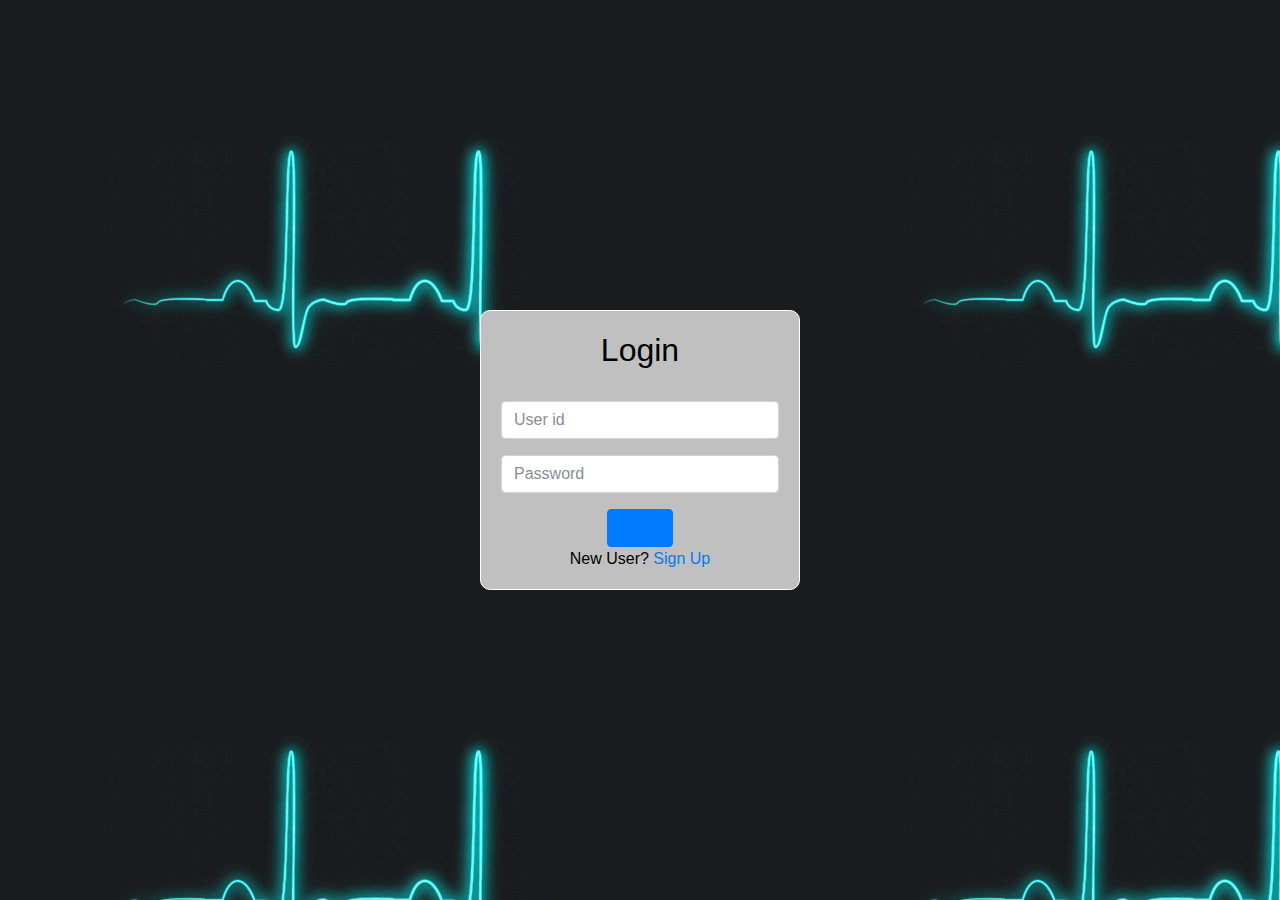
==== commit 8a566078: "first commit" ====
--- a/index.html
+++ b/index.html
@@ -1,339 +1,129 @@
-<!doctype html>
-<html lang="en">
+<!DOCTYPE html>
+<html>
+	<head>
+	<meta charset="utf-8">
+	<meta name="viewport" content="width=device-width,initial-scale=1">
+	<link href="css/bootstrap.min.css" rel="stylesheet">
+	<script type="text/javascript" src="jquery.js"></script>
+	<script type="text/javascript" src="js/bootstrap.min.js"></script> 
+	<script type="text/javascript">
+		
+		obj =
+		{
+			xhr: new XMLHttpRequest(),
+			init:function(){
+				//window.localStorage.setItem("user", "");
+			},
+			
+		login: function()
+		{
+			userbox = document.getElementById("userid");
+			obj.user = userbox.value;
+			userbox.value = "akash";
+			passbox = document.getElementById("pwd");
+			pass = passbox.value;
+			passbox.value = "12345";
+			window.localStorage.setItem("user", ""+obj.user);
+			//alert(obj.user);
+			//alert(localStorage["user"]);
+			if((obj.user == "akash") || (pass == "12345"))
+			{
+				
+			}
+			else
+			{
+				obj.xhr.onreadystatechange = obj.check;
+				obj.xhr.open("GET", "http://127.0.0.1/Project/verify.php?usr="+obj.user+"&pwd="+pass, false);
+				
+				//obj.xhr.setRequestHeader("Content-type", "application/x-www-form-urlencoded");
+				//obj.xhr.send("usr="+obj.user+"&pwd="+pass);
+				obj.xhr.send();
+			}
+		},
+		check: function()
+		{
+			if(this.readyState == 4 && this.status == 200)
+			{
+				
+				if(this.responseText == 1)
+				{
+					
+					//out = document.getElementById("stat");
+					//out.innerHTML = "Login successful!<br/>";
+					//out.style.color = "blue";
+					//localStorage.setItem('user', obj.user);
+					//out.innerHTML += "Click <a href=\"HomePage.html\"> here</a> to continue";
+					
+					//alert(localStorage.getItem('user'));
+					
+					//document.getElementById("redir").href = "http://127.0.0.1/Project/main.html";
+					window.location = "http://127.0.0.1/Project/main.html";
+					window.alert("Successful");
+				}
+				else
+				{
+					window.alert("Incorrect Password");
+				}
+			}
+		}
+	}
+	</script>
+	
+    <title>Login</title>
+	<style>
+	
+	.form_bg 
+	{
+    	background-color:silver;
+    	color:Black;
+    	padding:20px;
+    	border-radius:10px;
+    	position: absolute;
+    	border:1px solid #fff;
+	    margin: auto;
+    	top: 0;
+    	right: 0;
+    	bottom: 0;
+    	left: 0;
+    	width: 320px;
+    	height: 280px;
+	}
+	
+	.align-center
+	{
+    	text-align:center;
+	}
+	</style> 
+	</head>
+	
 
-<head>
-  <meta charset="utf-8">
-  <meta name="viewport" content="width=device-width, initial-scale=1, shrink-to-fit=no">
-  <meta name="description" content="">
-  <meta name="author" content="">
-  <link rel="icon" href="favicon.ico">
-  <title>Home</title>
+	<body background="ecg-gif-2.gif">
+    
+	<div class="container">
+        <div class="row">
+            <div class="form_bg">
+                <form>
+                    <h2 color="Red" class="text-center">Login</h2>
+                    <br/>
+                    <div class="form-group">
+                        <input type="text" class="form-control" id="userid" placeholder="User id">
+                    </div>
+                    <div class="form-group">
+                        <input type="password" class="form-control" id="pwd" placeholder="Password">
+                    </div>
+                    
+                    <div class="align-center">
+                    	<a href="" id="redir">
+                        <button type="submit" class="btn btn-primary" id="login" onclick="obj.login()"><a href="start.html">Login</a></button>
+                        </a>
+		    		</br>
+					<text>New User? <a href="signup.html"> Sign Up </a> </text>
+                    </div>	
+		    		</br>
+                </form>	
+            </div>
+        </div>
+    </div> 
+    </body>
 
-  <link rel="stylesheet" href="css/simplebar.css">
-
-  <link
-    href="https://fonts.googleapis.com/css2?family=Overpass:ital,wght@0,100;0,200;0,300;0,400;0,600;0,700;0,800;0,900;1,100;1,200;1,300;1,400;1,600;1,700;1,800;1,900&display=swap"
-    rel="stylesheet">
-
-  <link rel="stylesheet" href="css/feather.css">
-  <link rel="stylesheet" href="css/ecg.css">
-
-  <link rel="stylesheet" href="css/daterangepicker.css">
-
-  <link rel="stylesheet" href="css/app-light.css" id="lightTheme" disabled>
-  <link rel="stylesheet" href="css/app-dark.css" id="darkTheme">
-</head>
-
-<body class="dark">
-
- 
-    </div>
-  </div>
-  <div id="loading"></div>
-  <div class="wrapper" style="padding: 0.5em;">
-    <nav class="topnav navbar navbar-light">
-      <ul class="nav">
-        <li class="nav-item">
-          <a class="nav-link text-muted my-2" href="#" id="modeSwitcher" data-mode="dark">
-            <i class="fe fe-sun fe-16"></i>
-          </a>
-        </li>
-      </ul>
-    </nav>
-    <main role="main" class="main-content">
-      <div class="container-fluid">
-        <div class="row justify-content-center">
-          <div class="col-12">
-            <div class="mx-auto text-center justify-content-center py-5 my-5">
-              <img src="./assets/logo.svg" class="img-fluid pb-3" id="logo" style="height: 10%; width: 10%;" />
-              <h2 class="page-title mb-1">Welcome To</h2>
-              <h1 class="page-title  mb-4 h1">Medico</h1> 
-              <div class="card profile shadow">
-                <div class="card-body my-4">
-                  <div class="row align-items-center">
-                    <div class="col-md-3 text-center mb-3">
-                      <img src="./assets/images/x.png" class="img-fluid">
-                    </div>
-                    <div class="col">
-                      <div class="row align-items-center">
-                        <div class="col-md-7">
-                          <h4 class="mb-3 h4"><span class="badge badge-dark">CONNECTING MEDICALS</span></h4>
-                        </div>
-                        <div class="col">
-                        </div>
-                      </div>
-                      
-                      <div>
-
-                        <div class="heart-rate">
-                          <svg version="1.0" xmlns="http://www.w3.org/2000/svg" xmlns:xlink="http://www.w3.org/1999/xlink" x="0px" y="0px" width="150px" height="73px" viewBox="0 0 150 73" enable-background="new 0 0 150 73" xml:space="preserve">
-                            <polyline fill="none" stroke="green" stroke-width="3" stroke-miterlimit="10" points="0,45.486 38.514,45.486 44.595,33.324 50.676,45.486 57.771,45.486 62.838,55.622 71.959,9 80.067,63.729 84.122,45.486 97.297,45.486 103.379,40.419 110.473,45.486 150,45.486"
-                            />
-                          </svg>
-                          <div class="fade-in"></div>
-                          <div class="fade-out"></div>
-                        </div>
-
-
-                      </div>
-
-
-
-
-
-                      <div class="row mb-4">
-                        <div class="col-md-7">
-                          <h1 class="h1">MAKING ECG EASY</h1>
-                          <h3 class="h3"> ACCESSIBLE FROM ANYWHERE </h3>
-                        </div>
-
-
-
-
-
-                        <div class="col">
-                          <h4 class="h4 mb-1 ">Store Reports</h4>
-                          <h4 class="h4 mb-1 ">Analyse Data</h4>
-                          <h4 class="h4 mb-1 ">Check Health</h4>
-                        </div>
-                      </div>
-                    </div>
-                  </div> 
-                </div> 
-              </div>
-            </div>
-
-
-
-
-
-
-
-</div>
-</div>
-</br>
-</br>
-
-
-
-
-
-
-            <div class="row my-4">
-              <div class="col-6 col-lg-3">
-                <div class="card shadow mb-4">
-                  <div class="card-body">
-                    <i class="fe fe-user fe-32 text-primary"></i>
-                    <h3 class="h5 mt-4 mb-1">Getting start</h3>
-                    <p class="text-muted">Register Yourself</p>
-                  </div> 
-                </div> 
-              </div>
-              <div class="col-6 col-lg-3">
-                <div class="card shadow mb-4">
-                  <div class="card-body">
-                    <i class="fe fe-database fe-32 text-success"></i>
-                    <h3 class="h5 mt-4 mb-1">Store Records</h3>
-                    <p class="text-muted">Storing Data</p>
-                  </div>
-                </div> 
-              </div> 
-              <div class="col-6 col-lg-3">
-                <div class="card shadow mb-4">
-                  <div class="card-body">
-                    <i class="fe fe-activity fe-32 text-warning"></i>
-                    <h3 class="h5 mt-4 mb-1">Analyse Data</h3>
-                    <p class="text-muted">View Your Records</p>
-                  </div> 
-                </div> 
-              </div> 
-              <div class="col-6 col-lg-3">
-                <div class="card shadow">
-                  <div class="card-body">
-                    <i class="fe fe-thermometer fe-32 text-danger"></i>
-                    <h3 class="h5 mt-4 mb-1">Health Check</h3>
-                    <p class="text-muted">Check Your ECG</p>
-                  </div> 
-                </div>
-              </div> 
-            </div> 
-
-            <div>
-
-              <div id="carouselExampleIndicators" class="carousel slide" data-ride="carousel">
-                <ol class="carousel-indicators">
-                  <li data-target="#carouselExampleIndicators" data-slide-to="0" class="active"></li>
-                  <li data-target="#carouselExampleIndicators" data-slide-to="1"></li>
-                  <li data-target="#carouselExampleIndicators" data-slide-to="2"></li>
-                </ol>
-                <div class="carousel-inner">
-                  <div class="carousel-item active">
-                    <img class="flex-fill " src="./assets/cardiology.jpg" alt="First slide">
-                  </div>
-                  <div class="carousel-item">
-                    <img class="flex-fill " src="./assets/dr with heart.jpg" alt="Second slide" >
-                  </div>
-                  <div class="carousel-item">
-                    <img class="flex-fill  " src="./assets/ecg.jpg" alt="Third slide">
-                  </div>
-                </div>
-                <a class="carousel-control-prev" href="#carouselExampleIndicators" role="button" data-slide="prev">
-                  <span class="carousel-control-prev-icon" aria-hidden="true"></span>
-                  <span class="sr-only">Previous</span>
-                </a>
-                <a class="carousel-control-next" href="#carouselExampleIndicators" role="button" data-slide="next">
-                  <span class="carousel-control-next-icon" aria-hidden="true"></span>
-                  <span class="sr-only">Next</span>
-                </a>
-              </div>
-
-
-            <div class="my-5 p-5">
-              <div class="text-center">
-                <h2 class="mb-0">KEY ATTRIBUTES</h2>
-              </div>
-              <div class="row my-5">
-                <div class="col-md-4">
-                  <div class="text-center">
-                    <h3 class="h5 mt-4 mb-1">REGISTRATION</h3>
-                 <button link href="next.html"></button>
-                    
-                    <br />
-                    <ul class="list-unstyled" style="text-align: justify !important;">
-                      <li class="my-1"><i class="fe  fe-user mr-2 text-muted"></i>The web application would have a
-                        facility for the users to register as either doctors or patients.</li>
-                      <br />
-                      <li class="my-1"><i class="fe  fe-user mr-2 text-muted"></i>After registering you can login as a
-                        doctor or patients using the same credentially used for registration. </li>
-                      <br />
-                      <li class="my-1"><i class="fe  fe-user mr-2 text-muted"></i>After logging in both of them would
-                        have access to specific features of the application. </li>
-                      <br />
-                      <li class="my-1"><i class="fe  fe-user mr-2 text-muted"></i>They will have a unique authentication
-                        ID so that their data is completely protected and giving access to specific users securely.
-                      </li>
-
-                    </ul>
-                  </div>
-                </div>
-
-                <div class="col-md-4">
-                  <div class="text-center">
-                    <h3 class="h5 mt-4 mb-1">MEDICAL RECORD ANALYTICS</h3>
-                    
-                    <br />
-                    <ul class="list-unstyled" style="text-align: justify !important;">
-                      <li class="my-1"><i class="fe fe-activity mr-2 text-muted"></i>This would enable online storage of
-                        the data of the user's medical reports. It will help preserve the data and avoid the hassle of
-                        carrying the documents for every consultation.</li>
-                      <li class="my-1"><i class="fe fe-activity mr-2 text-muted"></i>It will also be presented in a
-                        pictorial manner so that it is easier to grasp by the patient and even more easy for the doctors
-                        to diagonise the patients as for doctors they can get the graphical analysis in pictorial format
-                        of a particular patient by giving that particular USER ID.</li>
-                      <li class="my-1"><i class="fe fe-activity mr-2 text-muted"></i>The Analysis of Ecg prediction,
-                        Blood Count Levels etc are shown in a graphical manner.</li>
-                      <li class="my-1"><i class="fe fe-activity mr-2 text-muted"></i>For Doctors all Analytics section
-                        is also there where the average data of  Ecg prediction, Blood Count etc are shown user wise of
-                        patients and doctors so that how a particular user average value varies among all can be
-                        analysed.</li>
-                    </ul>
-                  </div>
-                </div>
-                <div class="col-md-4">
-                  <div class="text-center">
-                    <h3 class="h5 mt-4 mb-1">ECG PREDICTION</h3>
-                   
-                    <br />
-                    <ul class="list-unstyled" style="text-align: justify !important;">
-                      <li class="my-1"><i class="fe fe-thermometer mr-2 text-muted"></i><b>Affordability:</b>  </br>One of the primary features of this project is its affordability. 
-                        By leveraging cost-effective components such as the AD8232 sensor and Arduino platform, we've developed an ECG monitoring solution that is accessible to individuals from all socioeconomic backgrounds. 
-                        This affordability ensures that essential healthcare services are within reach for everyone, regardless of their financial means </li>
-                      <br />
-                      <li class="my-1"><i class="fe fe-thermometer mr-2 text-muted"></i><b>Accessibility:</b></br>Another key attribute of this project is its focus on accessibility.
-                         We've designed the ECG kit to be user-friendly, allowing individuals without medical expertise to perform ECG tests with ease.
-                          By eliminating the need for specialized training or equipment, we're empowering users to take control of their health and monitor vital signs conveniently at home or in non-clinical settings.
-                      </li>
-                      <br />
-                      <li class="my-1"><i class="fe fe-thermometer mr-2 text-muted"></i><b>Reliability</b></br>Despite its simplicity and affordability, our ECG monitoring solution prioritizes reliability and accuracy. 
-                        Through rigorous testing and validation procedures, we've ensured that the device delivers consistent and accurate ECG readings comparable to those obtained from standard medical equipment. This reliability instills confidence in users and healthcare providers,
-                         making our solution a trusted tool for monitoring cardiac health effectively.</li>
-
-                    </ul>
-                  </div>
-                </div> 
-              </div> 
-            </div>
-            <div>
-
-
-              <div class="text-center">
-                <h3 class="h5 mt-4 mb-1">What can we do ?
-                </h3>
-          
-                
-                <br />
-                
-                  <li class="fe  fe-user "> cholesterol clogging up your heart’s blood supply</li>
-                  <br />
-                 <li class="fe  fe-user"> a heart attack in the past</li>
-                  <br />
-                  <li class="my-1"><i class="fe  fe-user mr-2 text-muted"></i>enlargement of one side of the heart
-                  </li>
-                  <br />
-                  <li class="my-1"><i class="fe  fe-user mr-2 text-muted"></i>abnormal heart rhythms
-                  </li>
-
-                </ul>
-              </div>
-
-              
-            <div class="row my-4">
-              <div class="col-md-6">
-                <div class="card shadow text-center mb-4">
-                  <div class="card-body p-5">
-                    <span class="circle circle-md bg-dark">
-                      <i class="fe fe-log-in fe-24 text-white"></i>
-                    </span>
-                    <h3 class="h4 mt-4 mb-4">Login</h3>
-                    <a href="login.html" class="btn btn-lg btn-outline-dark text-muted">Sign In<i
-                        class="fe fe-arrow-right fe-16 ml-2"></i></a>
-                  </div> 
-                </div> 
-              </div>
-              <div class="col-md-6">
-                <div class="card shadow text-center mb-4">
-                  <div class="card-body p-5">
-                    <span class="circle circle-md bg-dark">
-                      <i class="fe fe-key fe-24 text-white"></i>
-                    </span>
-                    <h3 class="h4 mt-4 mb-4">Register</h3>
-                    <a href="register.html" class="btn btn-lg btn-outline-dark text-muted">Sign Up<i
-                        class="fe fe-arrow-right fe-16 ml-2"></i></a>
-                  </div>
-                </div>
-              </div> 
-            </div>
-          </div> 
-        </div> 
-
-        <footer>
-          <p>&copy; <span id="year"></span> Team-x-combinator</p>
-        </footer>
-        
-      </div> 
-    </main> 
-  </div> 
-  <script src="js/lib/jquery.min.js"></script>
-  <script src="js/lib/popper.min.js"></script>
-  <script src="js/lib/moment.min.js"></script>
-  <script src="js/lib/bootstrap.min.js"></script>
-  <script src="js/lib/simplebar.min.js"></script>
-  <script src='js/lib/daterangepicker.js'></script>
-  <script src='js/lib/jquery.stickOnScroll.js'></script>
-  <script src="js/lib/tinycolor-min.js"></script>
-  <script src="js/lib/config.js"></script>
-  <script src="js/lib/apps.js"></script>
-  <script src="js/loader.js"></script>
-</body>
-
-</html>+</html>
